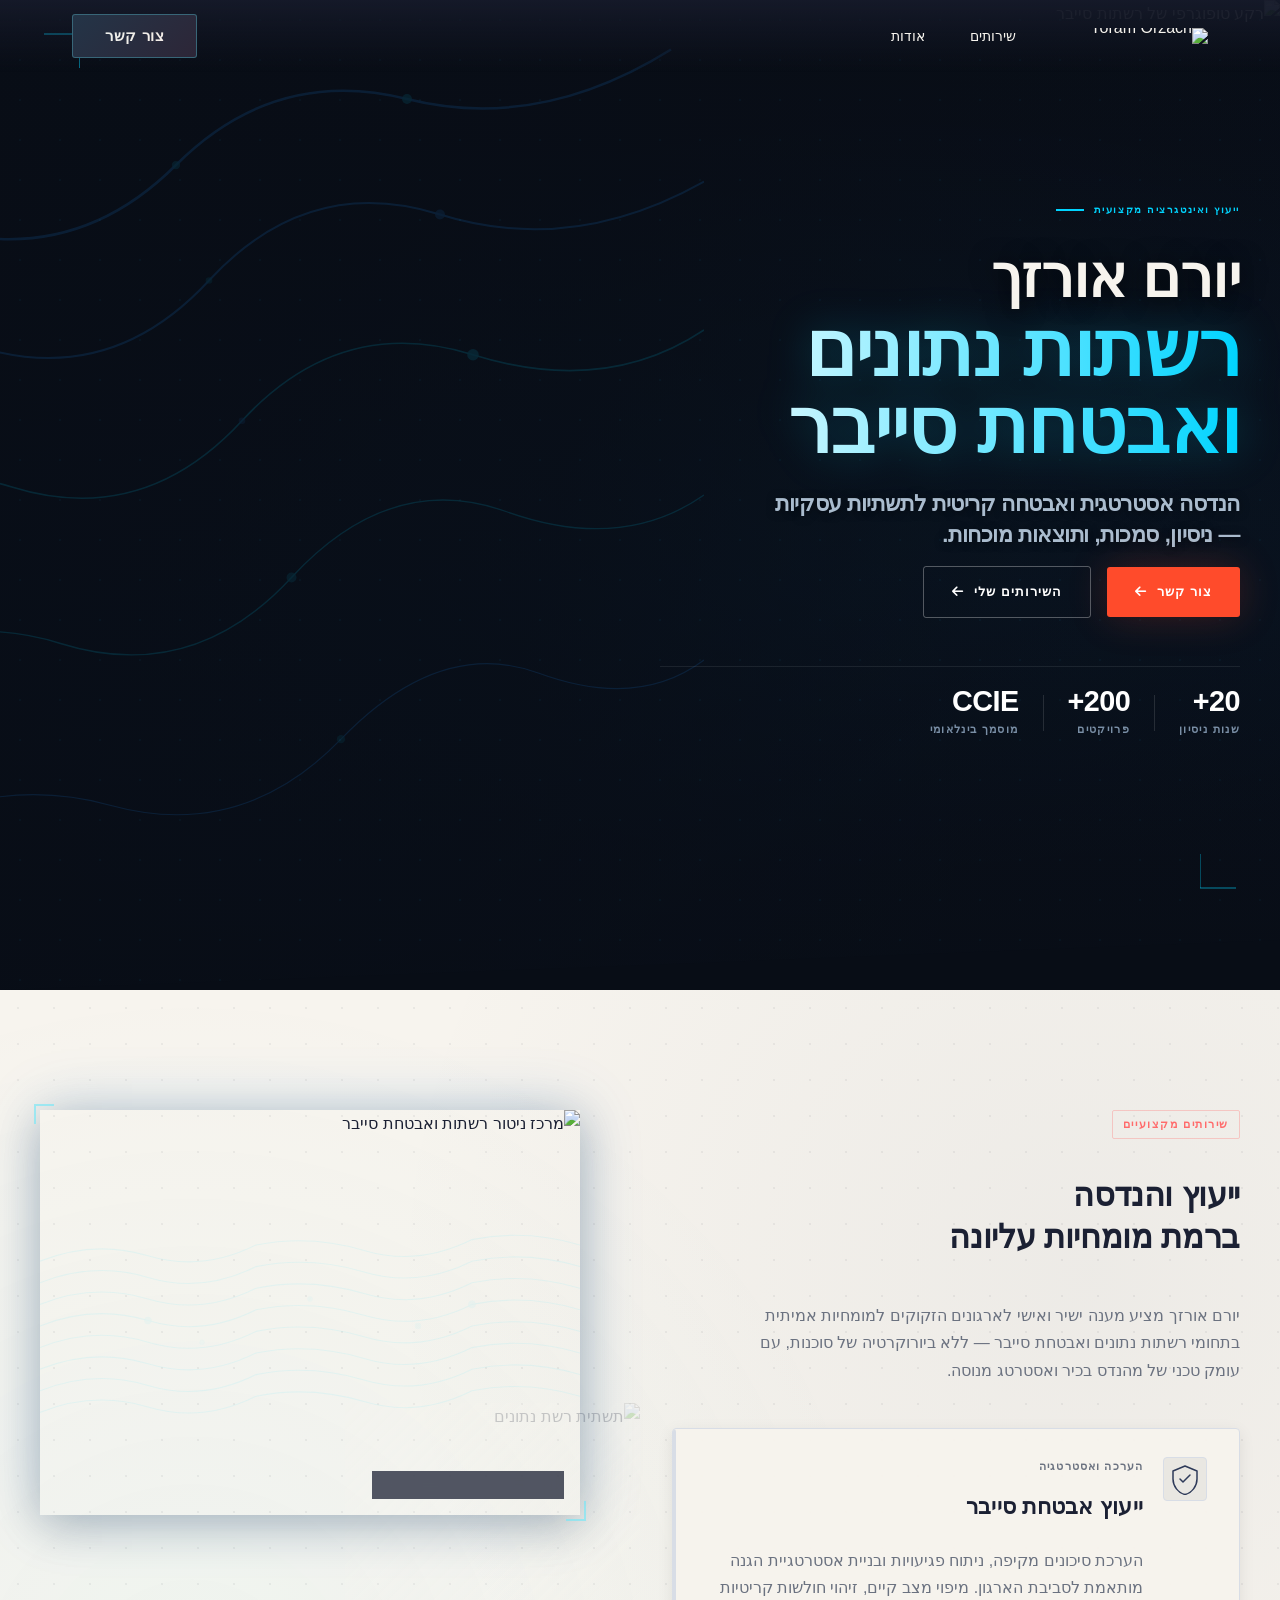
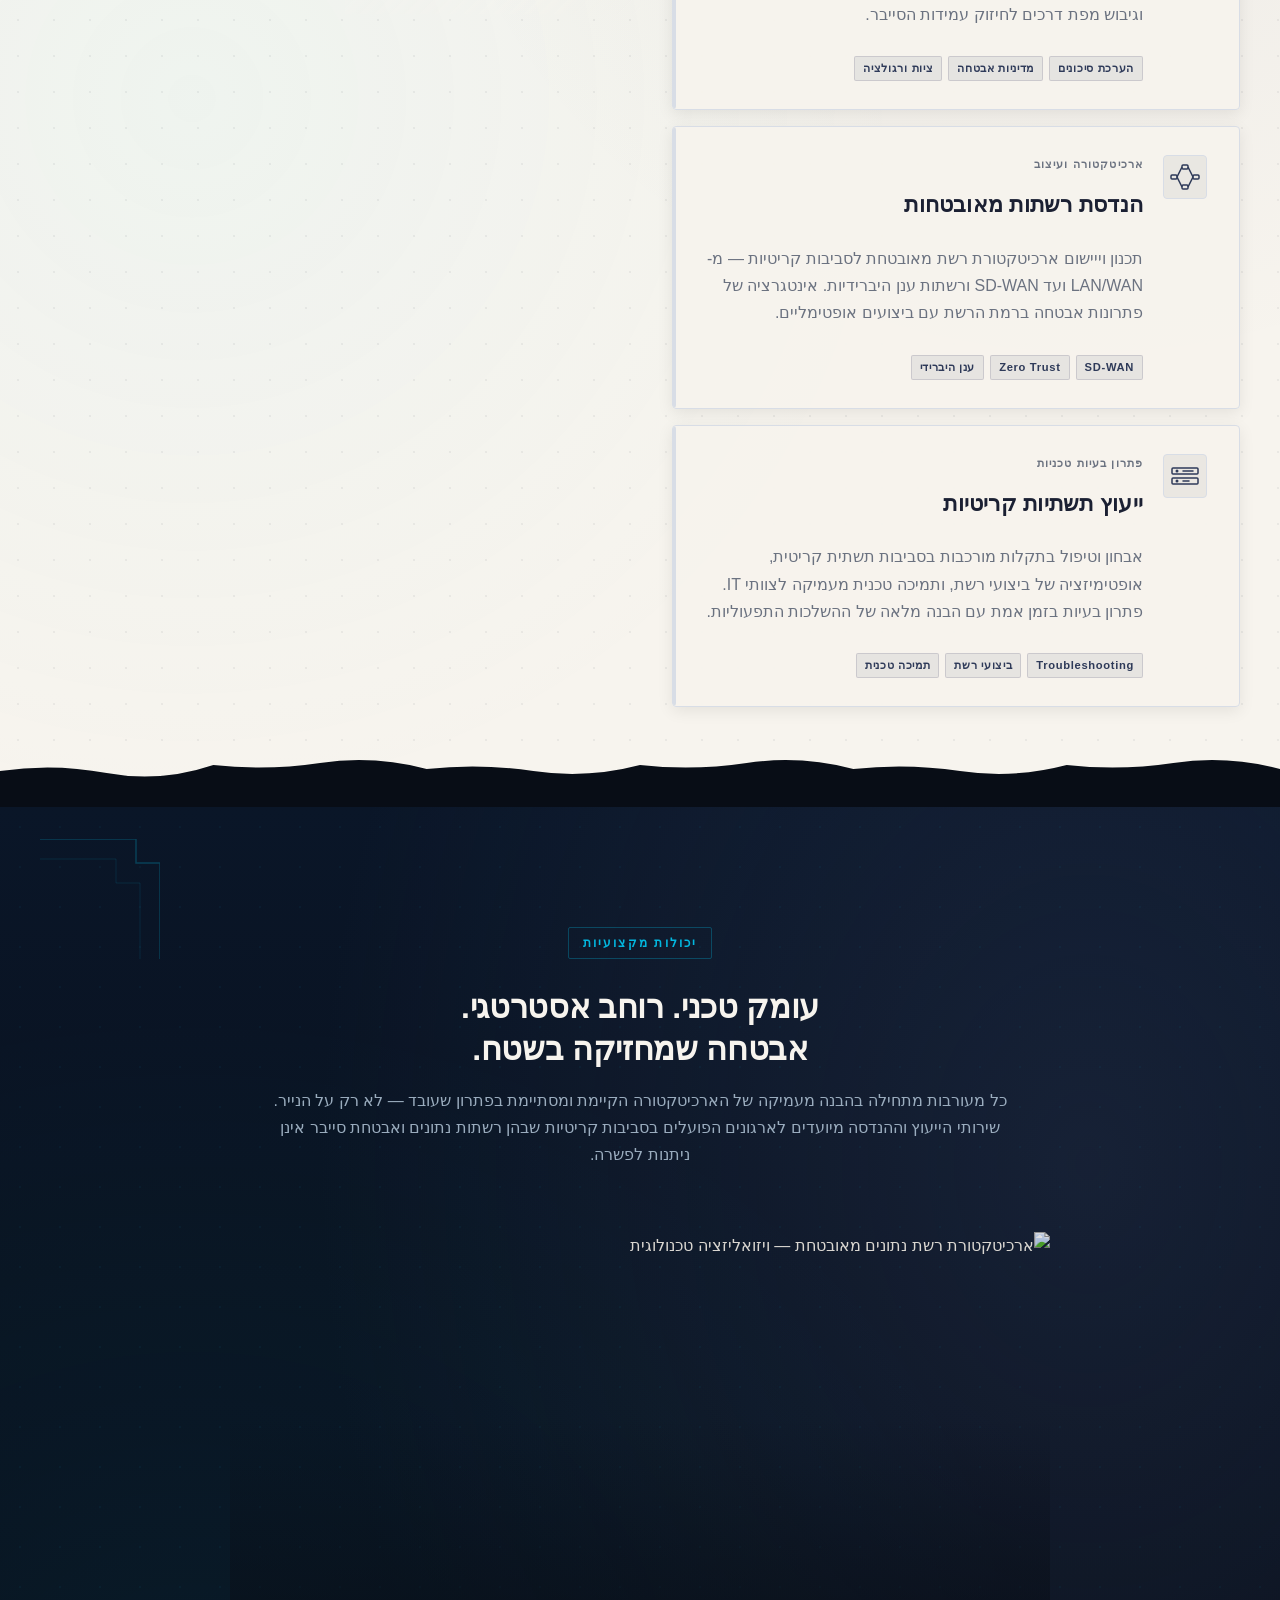
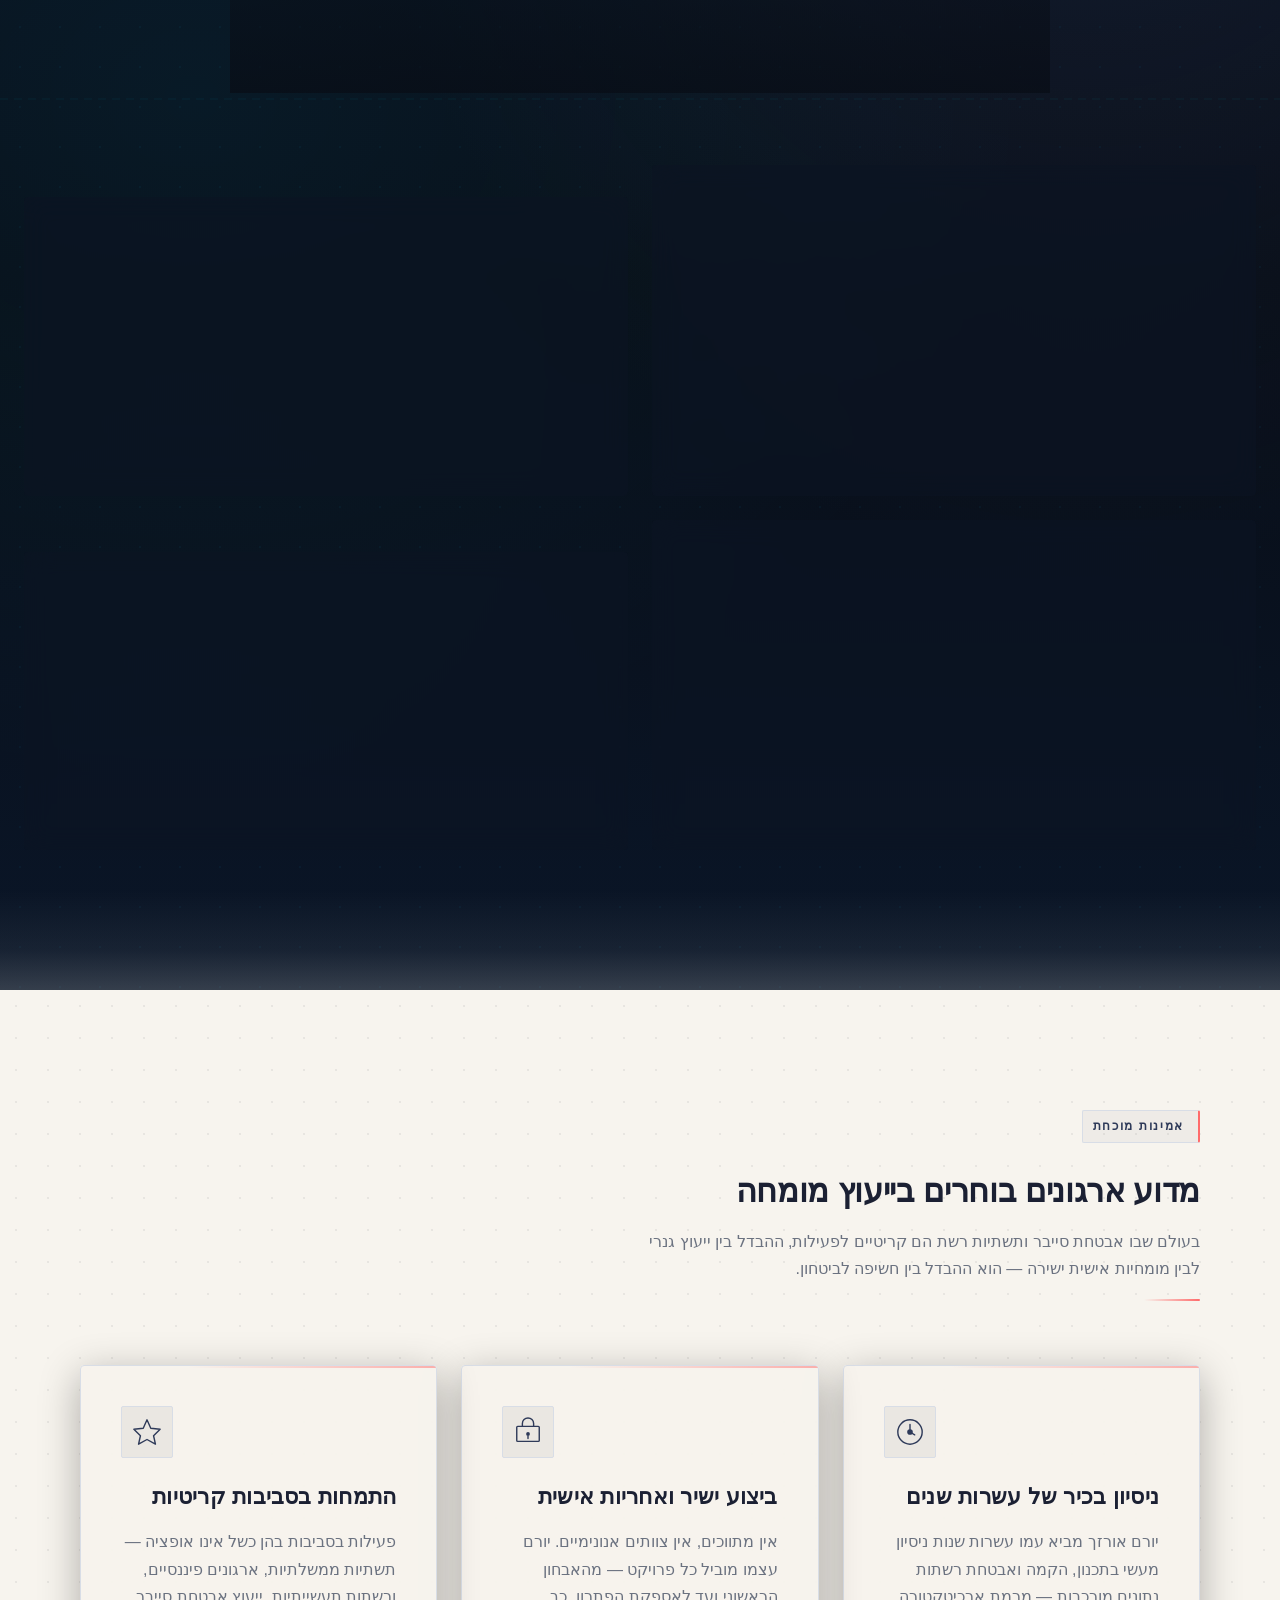
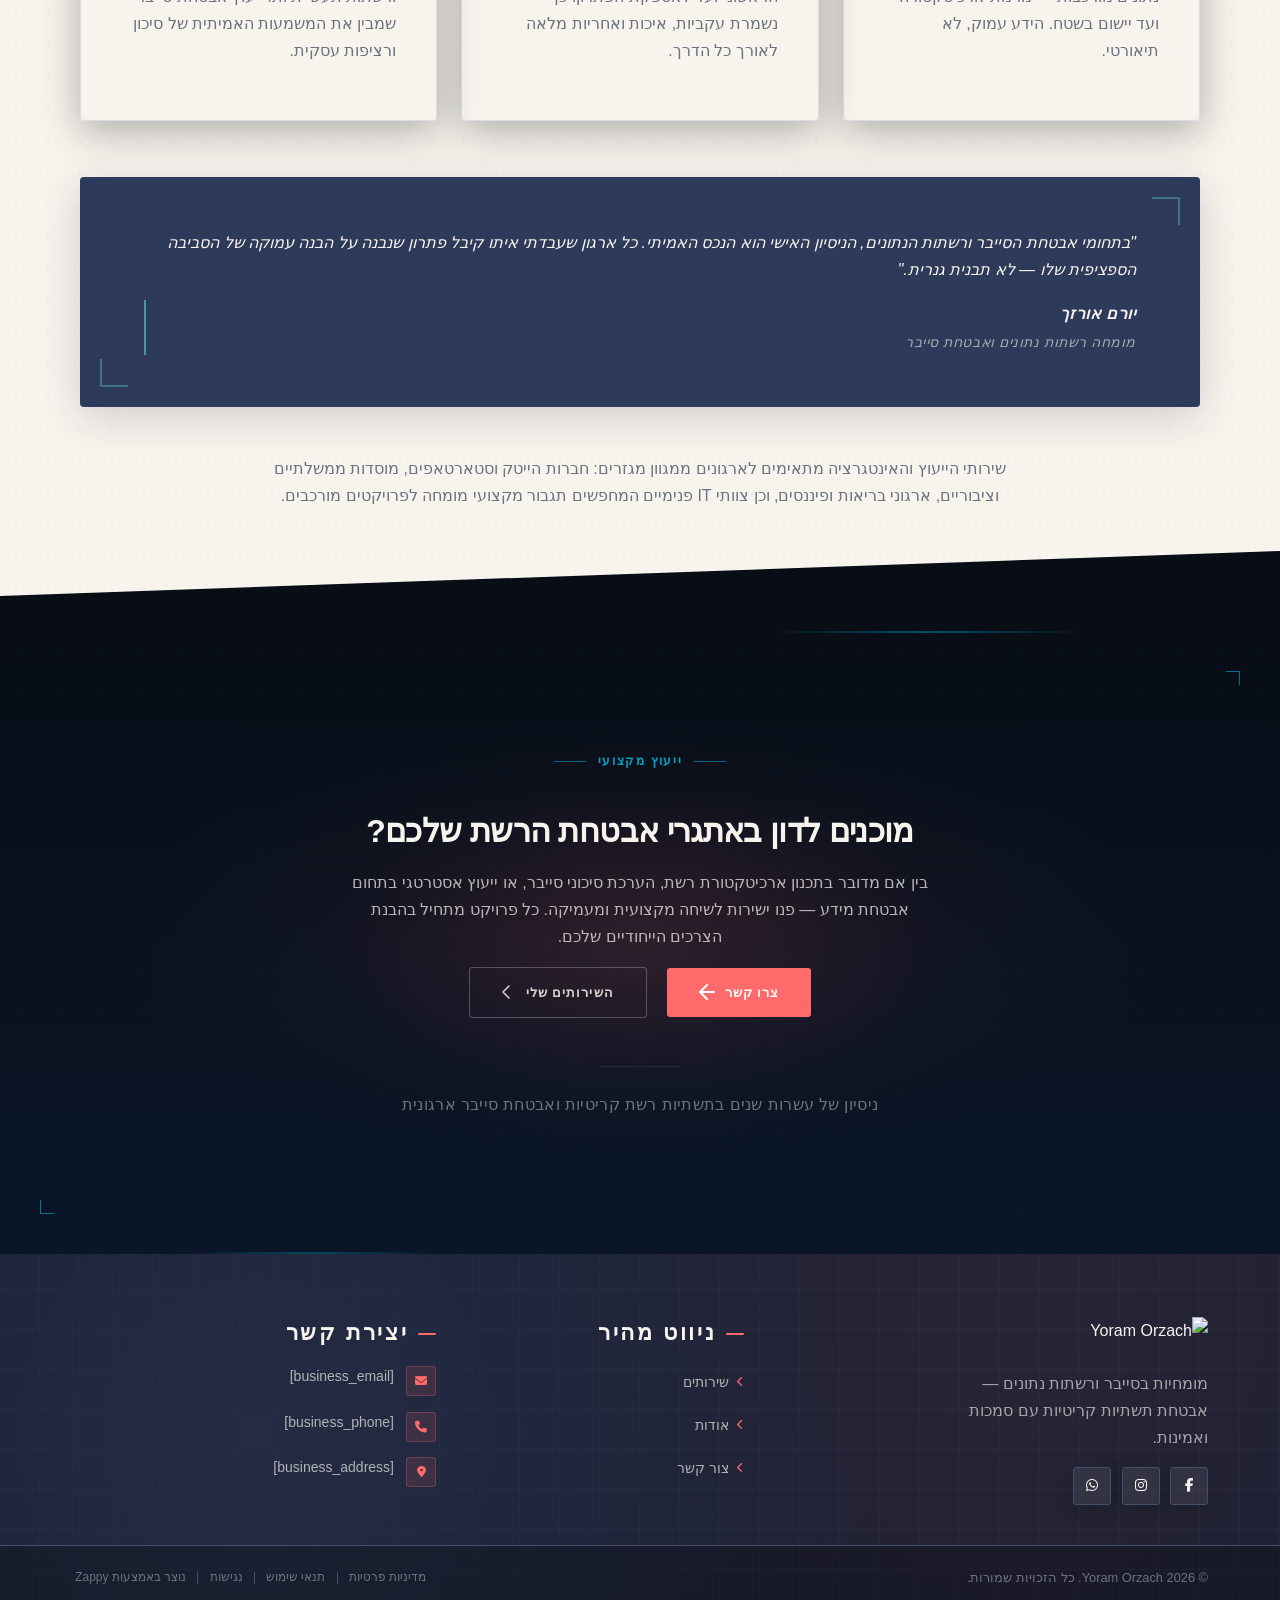
==== public/index.html @ 41d59caf "Background sync: Progressive GitHub Sync" ====
<!doctype html><html dir="rtl" lang="he"><head><meta charset="UTF-8"><meta content="width=device-width,initial-scale=1" name="viewport"><meta content="index, follow" name="robots"><title>cyber security consulting — Yoram Orzach</title><meta content="יורם אורזך מציע ייעוץ מקצועי בתחום אבטחת סייבר ורשתות מידע. פתרונות מותאמים אישית לעסקים שמחפשים הגנה אמיתית. צור קשר עוד היום וקבל הגנה מקצועית." name="description"><meta content="cyber security consulting, אבטחת סייבר, ייעוץ רשתות מידע, data network security, הגנת סייבר לעסקים" name="keywords"><link href="/assets/favicon.ico" rel="icon" type="image/x-icon"><link href="/assets/favicon-16x16.png" rel="icon" type="image/png" sizes="16x16"><link href="/assets/favicon-32x32.png" rel="icon" type="image/png" sizes="32x32"><link href="/assets/favicon-48x48.png" rel="icon" type="image/png" sizes="48x48"><link href="/assets/favicon-192x192.png" rel="icon" type="image/png" sizes="192x192"><link href="/assets/favicon-512x512.png" rel="icon" type="image/png" sizes="512x512"><link href="/assets/apple-touch-icon.png" rel="apple-touch-icon"><script>!function(){"use strict";var t="f5deb978-ab27-41dd-b381-dd8f44ed0d78",e="https://api.zappy5.com/api/analytics/track",a=18e5,n=2592e6,o=!0,i=!0,r=!0;var s=function(){var e="zappy_visitor_"+t,a=null;try{if(a=localStorage.getItem(e)){var o=JSON.parse(a),i=Date.now();if(i-o.created<n)return o.lastSeen=i,localStorage.setItem(e,JSON.stringify(o)),o.id}}catch(t){console.warn("Zappy Analytics: LocalStorage not available")}var r="zv_"+Date.now()+"_"+Math.random().toString(36).substr(2,9);try{localStorage.setItem(e,JSON.stringify({id:r,created:Date.now(),lastSeen:Date.now()}))}catch(t){}return r}(),c=function(){var e="zappy_session_"+t,n=null;try{if(n=sessionStorage.getItem(e)){var o=JSON.parse(n),i=Date.now();if(i-o.timestamp<a)return o.timestamp=i,sessionStorage.setItem(e,JSON.stringify(o)),o.id}}catch(t){console.warn("Zappy Analytics: SessionStorage not available")}var r="zs_"+Date.now()+"_"+Math.random().toString(36).substr(2,9);try{sessionStorage.setItem(e,JSON.stringify({id:r,timestamp:Date.now()}))}catch(t){}return r}();function l(a,n){n=n||{};var o={website_id:t,event_type:a,page_path:window.location.pathname,referrer:document.referrer||"direct",visitor_id:s,session_id:c,metadata:n};if(navigator.sendBeacon){var i=new Blob([JSON.stringify(o)],{type:"application/json"});navigator.sendBeacon(e,i)}else fetch(e,{method:"POST",headers:{"Content-Type":"application/json"},body:JSON.stringify(o),keepalive:!0}).catch(function(t){console.warn("Zappy Analytics: Failed to track event",t)})}o&&l("pageview",{title:document.title,url:window.location.href}),i&&document.addEventListener("click",function(t){var e=t.target;if("BUTTON"===e.tagName||e.closest("button")){var a="BUTTON"===e.tagName?e:e.closest("button");l("click",{element:"button",text:a.textContent.trim().substring(0,100),id:a.id||null,class:a.className||null})}else if("A"===e.tagName||e.closest("a")){var n="A"===e.tagName?e:e.closest("a");l("navigation",{element:"link",text:n.textContent.trim().substring(0,100),href:n.href,external:n.hostname!==window.location.hostname})}},!0),r&&document.addEventListener("submit",function(t){var e=t.target;l("form_submit",{form_id:e.id||null,form_name:e.name||null,form_action:e.action||null,form_method:e.method||"GET"})},!0);var d=Date.now();window.addEventListener("beforeunload",function(){l("page_unload",{time_on_page:Math.floor((Date.now()-d)/1e3),page_path:window.location.pathname})}),window.zappyAnalytics={track:l,getVisitorId:function(){return s},getSessionId:function(){return c}}}()</script><meta content="cyber security consulting — Yoram Orzach" property="og:title"><meta content="יורם אורזך מציע ייעוץ מקצועי בתחום אבטחת סייבר ורשתות מידע. פתרונות מותאמים אישית לעסקים שמחפשים הגנה אמיתית. צור קשר עוד היום וקבל הגנה מקצועית." property="og:description"><meta content="summary_large_image" name="twitter:card"><meta content="cyber security consulting — Yoram Orzach" name="twitter:title"><meta content="יורם אורזך מציע ייעוץ מקצועי בתחום אבטחת סייבר ורשתות מידע. פתרונות מותאמים אישית לעסקים שמחפשים הגנה אמיתית. צור קשר עוד היום וקבל הגנה מקצועית." name="twitter:description"><meta content="website" property="og:type"><meta content="he_IL" property="og:locale"><link href="https://cdnjs.cloudflare.com/ajax/libs/font-awesome/6.4.0/css/all.min.css" rel="stylesheet"><link href="/assets/favicon.ico" rel="icon" type="image/x-icon"><link href="/assets/favicon-16x16.png" rel="icon" type="image/png" sizes="16x16"><link href="/assets/favicon-32x32.png" rel="icon" type="image/png" sizes="32x32"><link href="/assets/favicon-48x48.png" rel="icon" type="image/png" sizes="48x48"><link href="/assets/favicon-192x192.png" rel="icon" type="image/png" sizes="192x192"><link href="/assets/favicon-512x512.png" rel="icon" type="image/png" sizes="512x512"><link href="/assets/apple-touch-icon.png" rel="apple-touch-icon"><link href="https://cdn.jsdelivr.net/npm/vanilla-cookieconsent@3/dist/cookieconsent.css" rel="stylesheet"><script src="https://cdn.jsdelivr.net/npm/vanilla-cookieconsent@3/dist/cookieconsent.umd.js"></script><script src="https://cdn.jsdelivr.net/gh/mickidum/acc_toolbar/acctoolbar/acctoolbar.min.js"></script><link href="/styles.css" rel="stylesheet"><style id="zappy-dropdown-submenu-styles">#navMenu li:has(.sub-menu),.nav-menu li:has(.sub-menu),.navbar li:has(.sub-menu),nav li:has(.sub-menu){position:relative}#navMenu .sub-menu,.nav-menu .sub-menu,.navbar .sub-menu,nav .sub-menu{display:block!important;position:absolute!important;top:100%;left:0;min-width:220px;background:#fff;border-radius:8px;box-shadow:0 8px 25px rgba(0,0,0,.15);padding:8px 0;opacity:0;visibility:hidden;transform:translateY(10px);transition:all .3s ease;z-index:1000;list-style:none;pointer-events:none}#navMenu li:hover>.sub-menu,.nav-menu li:hover>.sub-menu,.navbar li:hover>.sub-menu,nav li:hover>.sub-menu{opacity:1!important;visibility:visible!important;transform:translateY(0)!important;pointer-events:auto!important}.sub-menu li{list-style:none;margin:0;padding:0}.sub-menu a{display:block!important;padding:10px 16px!important;color:var(--text-dark,#333)!important;font-weight:500;text-decoration:none;white-space:nowrap;transition:background-color .2s}.sub-menu .zappy-nav-child>a{padding-left:28px!important;font-size:.9em!important;opacity:.85!important}[dir=rtl] .sub-menu .zappy-nav-child>a,html[lang=ar] .sub-menu .zappy-nav-child>a,html[lang=he] .sub-menu .zappy-nav-child>a{padding-left:10px!important;padding-right:28px!important}.sub-menu .zappy-nav-parent>a{font-weight:600!important}.sub-menu a:hover{background-color:#f5f5f5}[dir=rtl] .nav-menu .sub-menu,[dir=rtl] .navbar .sub-menu,[dir=rtl] nav .sub-menu,html[lang=ar] .nav-menu .sub-menu,html[lang=ar] .navbar .sub-menu,html[lang=ar] nav .sub-menu,html[lang=he] .nav-menu .sub-menu,html[lang=he] .navbar .sub-menu,html[lang=he] nav .sub-menu{left:auto!important;right:0!important}.sub-menu:empty,.sub-menu:not(:has(li)):not(:has(> a)),.sub-menu:not(:has(li:not(.zappy-hidden-menu-item))):not(:has(> a)){display:none!important;opacity:0!important;visibility:hidden!important;pointer-events:none!important}li:has(.menu-group-title):hover>.sub-menu{opacity:1!important;visibility:visible!important;transform:translateY(0)!important;pointer-events:auto!important}#navMenu>li>.menu-group-title,.nav-menu>li>.menu-group-title{display:inline-block;padding:.5rem 1rem;cursor:default;user-select:none}@media (max-width:768px){#navMenu .sub-menu,.nav-menu .sub-menu,.navbar .sub-menu,nav .sub-menu{position:static!important;transform:none!important;box-shadow:none!important;background:0 0!important;max-height:0;overflow:hidden;opacity:0;visibility:hidden;transition:max-height .3s ease,opacity .3s ease;padding:0!important;border-radius:0!important}#navMenu .sub-menu.mobile-expanded,.nav-menu .sub-menu.mobile-expanded,.navbar .sub-menu.mobile-expanded{max-height:none!important;overflow-y:visible!important;opacity:1!important;visibility:visible!important;padding:8px 0 8px 16px!important}[dir=rtl] .sub-menu.mobile-expanded,html[lang=he] .sub-menu.mobile-expanded{padding:8px 16px 8px 0!important}#navMenu li:hover>.sub-menu,.nav-menu li:hover>.sub-menu,.navbar li:hover>.sub-menu,nav li:hover>.sub-menu{opacity:0;visibility:hidden;pointer-events:none}#navMenu li>.sub-menu.mobile-expanded,.nav-menu li>.sub-menu.mobile-expanded,.navbar li>.sub-menu.mobile-expanded,nav li>.sub-menu.mobile-expanded{opacity:1!important;visibility:visible!important;pointer-events:auto!important}#navMenu li:has(.sub-menu),.nav-menu li:has(.sub-menu),.navbar li:has(.sub-menu),nav li:has(.sub-menu){display:flex!important;flex-wrap:wrap!important;align-items:center!important;position:relative!important;min-height:44px!important}#navMenu li:has(.sub-menu)>a,.nav-menu li:has(.sub-menu)>a,.navbar li:has(.sub-menu)>a,nav li:has(.sub-menu)>a{flex:1!important;min-width:0!important}#navMenu li:has(.sub-menu)>.menu-group-title,.nav-menu li:has(.sub-menu)>.menu-group-title,.navbar li:has(.sub-menu)>.menu-group-title,nav li:has(.sub-menu)>.menu-group-title{flex:1!important;min-width:0!important;padding:0!important;line-height:inherit!important}#navMenu li:has(.sub-menu)>.sub-menu,.nav-menu li:has(.sub-menu)>.sub-menu,.navbar li:has(.sub-menu)>.sub-menu,nav li:has(.sub-menu)>.sub-menu{flex-basis:100%!important;width:100%!important}#navMenu li:has(.sub-menu)>a [class*=arrow],#navMenu li:has(.sub-menu)>a [class*=chevron],.nav-menu li:has(.sub-menu)>a .fa-angle-down,.nav-menu li:has(.sub-menu)>a .fa-chevron-down,.nav-menu li:has(.sub-menu)>a [class*=arrow],.nav-menu li:has(.sub-menu)>a [class*=chevron],nav li:has(.sub-menu)>a [class*=arrow],nav li:has(.sub-menu)>a [class*=chevron]{display:none!important;visibility:hidden!important}.mobile-submenu-toggle{display:flex!important;align-items:center!important;justify-content:center!important;width:44px!important;height:auto!important;background:0 0!important;border:none!important;cursor:pointer!important;color:var(--text-dark)!important;position:static!important;flex-shrink:0!important;align-self:stretch!important;z-index:2!important;padding:0!important;margin:0!important}.mobile-submenu-toggle::after{content:''!important;width:0!important;height:0!important;border-left:6px solid transparent!important;border-right:6px solid transparent!important;border-top:7px solid currentColor!important;transition:transform .3s ease!important}.mobile-submenu-toggle.expanded::after{transform:rotate(180deg)!important}.sub-menu a{padding:10px 0!important;display:block!important;color:var(--text-dark)!important;white-space:normal!important}.sub-menu .zappy-nav-child>a{padding-left:28px!important;font-size:.9em!important;opacity:.85!important}[dir=rtl] .sub-menu .zappy-nav-child>a,html[lang=ar] .sub-menu .zappy-nav-child>a,html[lang=he] .sub-menu .zappy-nav-child>a{padding-left:0!important;padding-right:28px!important}.sub-menu .zappy-nav-parent>a{font-weight:600!important}#navMenu.active,.nav-menu.active{max-width:100vw!important;overflow-x:hidden!important;box-sizing:border-box!important}.navbar .sub-menu li a,.zappy-products-dropdown .sub-menu a,nav.navbar .sub-menu li a{color:var(--text-dark)!important}}@media (min-width:769px){.mobile-submenu-toggle{display:none!important}}</style><style id="mobile-lang-menu-deployed-css">@media (max-width:768px){.lang-switcher,.nav-container .lang-switcher,.nav-cta-container .lang-switcher,.nav-ecommerce-icons .lang-switcher,.nav-icons-left .lang-switcher,.navbar .lang-switcher,.navbar .nav-cta-container .lang-switcher{display:none!important}.mobile-lang-menu{width:100%;border-top:1px solid rgba(128,128,128,.2);padding:8px 0 0 0;margin-top:8px}.mobile-lang-toggle{display:flex!important;align-items:center;justify-content:space-between;width:100%;padding:12px 16px;background:0 0;border:none;cursor:pointer;font-size:15px;color:inherit;font-family:inherit}.mobile-lang-toggle::after{content:'';display:inline-block;width:8px;height:8px;border-right:2px solid currentColor;border-bottom:2px solid currentColor;transform:rotate(45deg);transition:transform .3s ease;margin-left:8px}.mobile-lang-toggle.expanded::after{transform:rotate(-135deg)}.mobile-lang-options{max-height:0;overflow:hidden;transition:max-height .3s ease}.mobile-lang-options.expanded{max-height:300px}.mobile-lang-option{display:flex!important;align-items:center;gap:10px;padding:10px 24px;text-decoration:none;color:inherit;font-size:14px;font-family:inherit}.mobile-lang-option:hover{background:rgba(128,128,128,.1)}.mobile-lang-option.active{font-weight:600;opacity:.7;pointer-events:none}.mobile-lang-option img{width:20px;height:20px;border-radius:50%}}@media (min-width:769px){.mobile-lang-menu{display:none!important}}</style><style id="zappy-widget-visibility">#mic-access-tool-box,#mic-access-tool-general-button,#mic-init-access-tool #mic-access-tool-box,#mic-init-access-tool #mic-access-tool-general-button,#mic-init-access-tool .mic-access-tool-general-button,._access-icon,._access-menu,.mic-access-tool-box,.mic-access-tool-general-button,div[id*=mic-access-tool-box]{display:none!important;visibility:hidden!important;opacity:0!important;pointer-events:none!important}</style></head><body><nav class="navbar" dir="rtl"><button aria-label="Menu" class="mobile-toggle" id="mobileToggle"><svg viewBox="0 0 24 24" fill="none" height="24" width="24" class="hamburger-icon"><path d="M3 12h18M3 6h18M3 18h18" stroke="currentColor" stroke-width="2" stroke-linecap="round"></path></svg><svg viewBox="0 0 24 24" fill="none" height="24" width="24" class="close-icon" style="display:none"><path d="M18 6L6 18M6 6l12 12" stroke="currentColor" stroke-width="2" stroke-linecap="round"></path></svg></button><button aria-label="Call" class="phone-header-btn" data-phone="[business_phone]"><svg viewBox="0 0 24 24" fill="currentColor" height="20" width="20"><path d="M22 16.92v3a2 2 0 0 1-2.18 2 19.79 19.79 0 0 1-8.63-3.07 19.5 19.5 0 0 1-6-6 19.79 19.79 0 0 1-3.07-8.67A2 2 0 0 1 4.11 2h3a2 2 0 0 1 2 1.72 12.84 12.84 0 0 0 .7 2.81 2 2 0 0 1-.45 2.11L8.09 9.91a16 16 0 0 0 6 6l1.27-1.27a2 2 0 0 1 2.11-.45 12.84 12.84 0 0 0 2.81.7A2 2 0 0 1 22 16.92z"></path></svg></button><div class="nav-container"><div class="nav-right-group"><div class="nav-brand"><a href="/" class="logo-link"><img alt="Yoram Orzach" src="/assets/yoram-orzach-data-networks-and-cyber-security-logo.webp" class="logo"></a></div><ul class="nav-menu" id="navMenu"><li><a href="/services">שירותים</a></li><li><a href="/about">אודות</a></li></ul></div><div class="nav-cta-container"><a href="/contact" class="nav-cta-btn">צור קשר</a></div></div></nav><script>window.addEventListener("load",function(){const e=document.querySelector(".navbar, nav, header");if(!e)return void console.log("[Navbar] Navbar element not found");let t=document.getElementById("mobileToggle")||document.querySelector(".mobile-toggle")||document.querySelector(".hamburger")||document.querySelector(".hamburger-menu")||document.querySelector(".menu-toggle")||document.querySelector(".burger-menu")||document.querySelector('[aria-label="Menu"]')||document.querySelector('[aria-label="תפריט"]');const o=document.querySelector(".phone-header-btn"),n=window.getComputedStyle(e);let r=n.backgroundColor;if(console.log("[Navbar] Initial navbar background:",r),"transparent"===r||"rgba(0, 0, 0, 0)"===r||r.startsWith("rgba")&&r.includes(", 0)")){const e=n.backgroundImage;if(e&&"none"!==e)console.log("[Navbar] Navbar has background image/gradient, using dark text"),r="rgb(240, 240, 240)";else{const e=window.getComputedStyle(document.body).backgroundColor;console.log("[Navbar] Navbar transparent, using body background:",e),r=e}}const i=r.match(/\d+/g);if(i&&i.length>=3){const e=(.299*parseInt(i[0])+.587*parseInt(i[1])+.114*parseInt(i[2]))/255;console.log("[Navbar] Mobile button colors preserved from Claude CSS (luminance:",e.toFixed(2)+")");const n=document.createElement("style");n.id="zappy-mobile-nav-fix";document.documentElement.lang;document.documentElement.dir,n.textContent='\n        /* Hide mobile buttons on desktop, show only on mobile */\n        @media (min-width: 769px) {\n          .mobile-toggle,\n          .phone-header-btn {\n            display: none !important;\n          }\n        }\n        \n        /* Show and position mobile buttons correctly on mobile */\n        @media (max-width: 768px) {\n          .mobile-toggle,\n          .phone-header-btn {\n            position: absolute !important;\n            top: 50% !important;\n            transform: translateY(-50%) !important;\n            z-index: 1001 !important;\n            display: flex !important;\n            align-items: center !important;\n            justify-content: center !important;\n            width: 36px !important;\n            height: 36px !important;\n            border-radius: 50% !important;\n            border: none !important;\n            cursor: pointer !important;\n            padding: 6px !important;\n            background: none !important;\n            color: var(--nav-text, var(--text-dark)) !important;\n          }\n          \n          /* LTR positioning (default): hamburger LEFT, phone RIGHT */\n          html:not([dir="rtl"]):not([lang="he"]):not([lang="ar"]) .mobile-toggle,\n          html[dir="ltr"] .mobile-toggle {\n            left: 12px !important;\n            right: auto !important;\n          }\n          html:not([dir="rtl"]):not([lang="he"]):not([lang="ar"]) .phone-header-btn,\n          html[dir="ltr"] .phone-header-btn {\n            right: 12px !important;\n            left: auto !important;\n          }\n          \n          /* RTL positioning: hamburger RIGHT, phone LEFT */\n          html[dir="rtl"] .mobile-toggle,\n          html[lang="he"] .mobile-toggle,\n          html[lang="ar"] .mobile-toggle {\n            right: 12px !important;\n            left: auto !important;\n          }\n          html[dir="rtl"] .phone-header-btn,\n          html[lang="he"] .phone-header-btn,\n          html[lang="ar"] .phone-header-btn {\n            left: 12px !important;\n            right: auto !important;\n          }\n          \n          /* CRITICAL: Ensure nav-container has min-height on mobile */\n          /* All children are positioned absolutely/fixed on mobile, so height:auto collapses to 0 */\n          .nav-container {\n            min-height: 70px !important;\n            position: relative !important;\n          }\n          \n          /* Ensure SVG icons are properly sized and inherit color */\n          .mobile-toggle svg,\n          .phone-header-btn svg {\n            width: 24px !important;\n            height: 24px !important;\n            /* Don\'t force display - let JavaScript control hamburger/close toggle */\n          }\n          \n          /* Reset nav-cta-container on mobile - remove desktop box-shadow/padding */\n          /* that creates a visible ghost box when CTA button is hidden */\n          .nav-cta-container {\n            box-shadow: none !important;\n            padding: 0 !important;\n          }\n          \n          /* Hide nav-cta-container entirely on mobile when there\'s no lang-switcher */\n          /* (only the CTA button is inside, and it\'s hidden on mobile) */\n          .nav-cta-container:not(:has(.lang-switcher)) {\n            display: none !important;\n          }\n          \n          /* CRITICAL: Prevent hero image fade gradient from bleeding over headline text */\n          /* The .image-fade-gradient has bottom: -30px (extends below parent) */\n          /* On mobile stacked layout, this overlaps the h1 text below the image */\n          .hero-image-column {\n            overflow: hidden !important;\n          }\n          .image-fade-gradient {\n            bottom: 0 !important;\n          }\n          \n          /* Hide desktop language switcher on mobile - hamburger menu handles it */\n          /* High specificity to override stored CSS */\n          .lang-switcher,\n          .nav-cta-container .lang-switcher,\n          .nav-container .lang-switcher,\n          .navbar .lang-switcher,\n          .navbar .nav-cta-container .lang-switcher {\n            display: none !important;\n          }\n        }\n      ';const r=document.getElementById("zappy-mobile-nav-fix");r&&r.remove(),document.head.appendChild(n),console.log("[Navbar] Critical CSS injected for mobile nav positioning");const l=window.innerWidth<=768;if(t){const e=t.querySelector(".hamburger-icon"),o=t.querySelector(".close-icon");e&&(e.style.setProperty("width","24px","important"),e.style.setProperty("height","24px","important"),e.style.setProperty("display","block","important")),o&&(o.style.setProperty("width","24px","important"),o.style.setProperty("height","24px","important"),o.style.setProperty("display","none","important")),l?(t.style.setProperty("position","absolute","important"),t.style.setProperty("top","50%","important"),t.style.setProperty("transform","translateY(-50%)","important"),t.style.setProperty("z-index","1001","important"),t.style.removeProperty("left"),t.style.removeProperty("right"),console.log("[Navbar] Mobile toggle positioning applied (mobile viewport)")):(t.style.removeProperty("position"),t.style.removeProperty("top"),t.style.removeProperty("transform"),t.style.removeProperty("z-index"),t.style.removeProperty("left"),t.style.removeProperty("right"),console.log("[Navbar] Desktop viewport - cleared mobile toggle inline positioning"))}if(o){const e=o.querySelector("svg");e&&(e.style.width="24px",e.style.height="24px",e.setAttribute("width","24"),e.setAttribute("height","24")),l?(o.style.setProperty("position","absolute","important"),o.style.setProperty("top","50%","important"),o.style.setProperty("transform","translateY(-50%)","important"),o.style.setProperty("z-index","1001","important"),o.style.removeProperty("left"),o.style.removeProperty("right"),console.log("[Navbar] Phone button positioning applied (mobile viewport)")):(o.style.removeProperty("position"),o.style.removeProperty("top"),o.style.removeProperty("transform"),o.style.removeProperty("z-index"),o.style.removeProperty("left"),o.style.removeProperty("right"),console.log("[Navbar] Desktop viewport - cleared phone button inline positioning"))}}else console.log("[Navbar] Could not parse background color:",r);t=document.getElementById("mobileToggle")||document.querySelector(".mobile-toggle")||document.querySelector(".hamburger")||document.querySelector(".hamburger-menu")||document.querySelector(".menu-toggle")||document.querySelector(".burger-menu")||document.querySelector('[aria-label="Menu"]')||document.querySelector('[aria-label="תפריט"]');const l=document.getElementById("navMenu")||document.querySelector(".nav-menu")||document.querySelector(".nav-links")||document.querySelector("nav ul:not(.submenu)");if(!t||!l)return void console.log("[Navbar] Mobile toggle or menu not found:",{toggle:!!t,menu:!!l});l.id||(l.id="navMenu"),console.log("[Navbar] Initializing mobile menu...");const a=t.cloneNode(!0);t.parentNode.replaceChild(a,t),a.addEventListener("click",function(e){e.preventDefault(),e.stopPropagation();const t=this.querySelector(".hamburger-icon"),o=this.querySelector(".close-icon");l.classList.contains("active")?(l.classList.remove("active"),t&&t.style.setProperty("display","block","important"),o&&o.style.setProperty("display","none","important"),document.body.style.overflow="",console.log("[Navbar] Menu closed")):(l.classList.add("active"),t&&t.style.setProperty("display","none","important"),o&&o.style.setProperty("display","block","important"),document.body.style.overflow="hidden",console.log("[Navbar] Menu opened"))}),l.querySelectorAll("a").forEach(function(e){e.addEventListener("click",function(){if("#"===this.getAttribute("href"))return;const e=a.querySelector(".hamburger-icon"),t=a.querySelector(".close-icon");l.classList.remove("active"),e&&e.style.setProperty("display","block","important"),t&&t.style.setProperty("display","none","important"),document.body.style.overflow="",console.log("[Navbar] Menu closed (link clicked)")})});var s=l.querySelectorAll(".dropdown-toggle");s.forEach(function(e){e.addEventListener("click",function(e){e.preventDefault(),e.stopPropagation();var t=this.closest(".nav-dropdown");t&&(t.parentNode.querySelectorAll(".nav-dropdown.open").forEach(function(e){e!==t&&e.classList.remove("open")}),t.classList.toggle("open"),console.log("[Navbar] Dropdown toggled:",t.classList.contains("open")?"open":"closed"))})}),document.addEventListener("click",function(e){e.target.closest(".nav-dropdown")||document.querySelectorAll(".nav-dropdown.open").forEach(function(e){e.classList.remove("open")})}),console.log("[Navbar] Dropdown handlers initialized for "+s.length+" dropdowns"),o&&o.addEventListener("click",function(){const e=document.querySelectorAll('a[href^="tel:"]'),t=e.length>0?e[0].getAttribute("href").replace("tel:",""):"[business_phone]";window.location.href="tel:"+t,console.log("[Navbar] Phone button clicked")}),console.log("[Navbar] Mobile menu initialized successfully");const p=function(){const e=document.querySelector(".whatsapp-float");e&&(window.innerWidth>=769?(e.style.setProperty("display","none","important"),e.style.setProperty("visibility","hidden","important"),e.style.setProperty("opacity","0","important"),e.style.setProperty("pointer-events","none","important"),console.log("[WhatsApp] Button hidden on desktop")):(e.style.removeProperty("display"),e.style.removeProperty("visibility"),e.style.removeProperty("opacity"),e.style.removeProperty("pointer-events"),console.log("[WhatsApp] Button visible on mobile")))};let c;p(),window.addEventListener("resize",function(){clearTimeout(c),c=setTimeout(p,100)})})</script><main><section class="index-hero-section" data-layout-spec="בית-hero" dir="rtl" data-hero-type="fullscreen-scrim"><div class="index-hero-bg" aria-hidden="true"><img alt="רקע טופוגרפי של רשתות סייבר" src="/assets/site-index-hero-image-1.webp" data-context="Abstract cyber terrain background: topographic signal lines forming a dark network map, deep midnight blue and near-black gradients, faint glowing infrastructure light traces resembling data flow paths, subtle node intersections with soft cyan luminescence, atmospheric and cinematic mood, ultra-wide aspect ratio for full-bleed hero background" data-placeholder="index-hero-image-1" height="900" width="1440" data-hero-bg="true"></div><div class="index-hero-scrim" aria-hidden="true"></div><svg viewBox="0 0 700 600" xmlns="http://www.w3.org/2000/svg" aria-hidden="true" fill="none" data-no-icon-edit="true" class="index-hero-topo-deco" preserveAspectRatio="xMaxYMid slice"><g opacity="0.13"><path d="M680 30 Q600 80 520 60 Q440 40 380 100 Q320 160 240 140 Q160 120 80 180 Q20 220 0 260" stroke="#1E90FF" stroke-width="1.5" fill="none"></path><path d="M700 110 Q620 155 540 130 Q460 105 400 170 Q340 235 260 210 Q180 185 100 250 Q40 290 0 340" stroke="#1E90FF" stroke-width="1.2" fill="none"></path><path d="M700 200 Q640 240 560 215 Q480 190 420 255 Q360 320 280 295 Q200 270 120 335 Q60 370 0 420" stroke="#00D4FF" stroke-width="1" fill="none"></path><path d="M700 300 Q650 335 580 310 Q510 285 450 350 Q390 415 310 390 Q230 365 150 425 Q80 460 0 500" stroke="#00D4FF" stroke-width="0.8" fill="none"></path><path d="M700 400 Q660 430 600 408 Q540 386 480 448 Q420 510 340 488 Q260 466 180 520 Q110 555 0 580" stroke="#1E90FF" stroke-width="0.7" fill="none"></path><circle cx="520" cy="60" r="3" fill="#00D4FF" opacity="0.7"></circle><circle cx="380" cy="100" r="2.5" fill="#00D4FF" opacity="0.6"></circle><circle cx="540" cy="130" r="3" fill="#1E90FF" opacity="0.7"></circle><circle cx="400" cy="170" r="2" fill="#00D4FF" opacity="0.5"></circle><circle cx="560" cy="215" r="3.5" fill="#00D4FF" opacity="0.8"></circle><circle cx="420" cy="255" r="2" fill="#1E90FF" opacity="0.5"></circle><circle cx="450" cy="350" r="3" fill="#00D4FF" opacity="0.6"></circle><circle cx="480" cy="448" r="2.5" fill="#00D4FF" opacity="0.5"></circle></g></svg><div class="index-hero-bracket-tr" aria-hidden="true"><svg viewBox="0 0 48 48" xmlns="http://www.w3.org/2000/svg" aria-hidden="true" fill="none" height="48" width="48" data-no-icon-edit="true"><path d="M48 2 L12 2 L12 2" stroke="#00D4FF" stroke-width="2" opacity="0.5"></path><path d="M48 2 L48 36" stroke="#00D4FF" stroke-width="2" opacity="0.5"></path></svg></div><div class="index-hero-bracket-bl" aria-hidden="true"><svg viewBox="0 0 48 48" xmlns="http://www.w3.org/2000/svg" aria-hidden="true" fill="none" height="48" width="48" data-no-icon-edit="true"><path d="M0 46 L36 46" stroke="#00D4FF" stroke-width="2" opacity="0.3"></path><path d="M0 46 L0 12" stroke="#00D4FF" stroke-width="2" opacity="0.3"></path></svg></div><div class="index-hero-dotgrid" aria-hidden="true"></div><div class="index-hero-container"><div class="index-hero-content"><div class="index-hero-label">ייעוץ ואינטגרציה מקצועית</div><h1 class="index-hero-h1"><span class="index-hero-h1-main">יורם אורזך</span><span class="index-hero-h1-accent">רשתות נתונים<br>ואבטחת סייבר</span></h1><h3 class="index-hero-subtitle">הנדסה אסטרטגית ואבטחה קריטית לתשתיות עסקיות — ניסיון, סמכות, ותוצאות מוכחות.</h3><div class="index-hero-ctas"><a href="/contact" class="btn-primary index-hero-btn-primary"><span>צור קשר</span><i class="fa-arrow-left fa-solid" aria-hidden="true"></i></a><a href="/services" class="btn-secondary index-hero-btn-secondary"><span>השירותים שלי</span><i class="fa-arrow-left fa-solid" aria-hidden="true"></i></a></div><div class="index-hero-stats"><div class="index-hero-stat"><span class="index-hero-stat-num">20+</span><span class="index-hero-stat-label">שנות ניסיון</span></div><div class="index-hero-stat-divider" aria-hidden="true"></div><div class="index-hero-stat"><span class="index-hero-stat-num">200+</span><span class="index-hero-stat-label">פרויקטים</span></div><div class="index-hero-stat-divider" aria-hidden="true"></div><div class="index-hero-stat"><span class="index-hero-stat-num">CCIE</span><span class="index-hero-stat-label">מוסמך בינלאומי</span></div></div></div></div><div class="index-hero-divider-wrapper"><svg viewBox="0 0 1440 90" xmlns="http://www.w3.org/2000/svg" aria-hidden="true" data-no-icon-edit="true" preserveAspectRatio="none"><defs><linearGradient id="heroFadeGrad" x1="0" x2="0" y1="0" y2="1"><stop offset="0%" stop-color="#080D16" stop-opacity="0"></stop><stop offset="100%" stop-color="#080D16" stop-opacity="1"></stop></linearGradient></defs><polygon points="0,90 1440,40 1440,90" fill="#080D16"></polygon><polygon points="0,90 1440,40 1440,90" fill="url(#heroFadeGrad)" opacity="0.5"></polygon></svg></div></section><section class="index-services-section" data-layout-spec="בית-services" dir="rtl"><div class="index-services-dotgrid" aria-hidden="true"></div><div class="index-services-container"><div class="index-services-content"><div class="index-services-label">שירותים מקצועיים</div><h2 class="index-services-heading">ייעוץ והנדסה<br>ברמת מומחיות עליונה</h2><p class="index-services-intro">יורם אורזך מציע מענה ישיר ואישי לארגונים הזקוקים למומחיות אמיתית בתחומי רשתות נתונים ואבטחת סייבר — ללא ביורוקרטיה של סוכנות, עם עומק טכני של מהנדס בכיר ואסטרטג מנוסה.</p><div class="index-services-cards"><article class="index-services-card"><div class="index-services-card-inner"><div class="index-services-card-icon"><svg viewBox="0 0 32 32" xmlns="http://www.w3.org/2000/svg" aria-hidden="true" fill="none" height="32" width="32" data-element-type="icon" data-icon-type="svg"><path d="M16 3L4 8v8c0 7.18 5.16 13.88 12 15.5C22.84 29.88 28 23.18 28 16V8L16 3z" stroke="currentColor" stroke-width="1.5" stroke-linejoin="round"></path><path d="M11 16l3 3 7-7" stroke="currentColor" stroke-width="1.5" stroke-linecap="round" stroke-linejoin="round"></path></svg></div><div class="index-services-card-body"><div class="index-services-card-tag">הערכה ואסטרטגיה</div><h3 class="index-services-card-title">ייעוץ אבטחת סייבר</h3><p class="index-services-card-text">הערכת סיכונים מקיפה, ניתוח פגיעויות ובניית אסטרטגיית הגנה מותאמת לסביבת הארגון. מיפוי מצב קיים, זיהוי חולשות קריטיות וגיבוש מפת דרכים לחיזוק עמידות הסייבר.</p><div class="index-services-card-footer"><span class="index-services-tag-chip">הערכת סיכונים</span><span class="index-services-tag-chip">מדיניות אבטחה</span><span class="index-services-tag-chip">ציות ורגולציה</span></div></div></div></article><article class="index-services-card"><div class="index-services-card-inner"><div class="index-services-card-icon"><svg viewBox="0 0 32 32" xmlns="http://www.w3.org/2000/svg" aria-hidden="true" fill="none" height="32" width="32" data-element-type="icon" data-icon-type="svg"><rect height="4" width="6" x="2" y="14" rx="1" stroke="currentColor" stroke-width="1.5"></rect><rect height="4" width="6" x="13" y="4" rx="1" stroke="currentColor" stroke-width="1.5"></rect><rect height="4" width="6" x="13" y="24" rx="1" stroke="currentColor" stroke-width="1.5"></rect><rect height="4" width="6" x="24" y="14" rx="1" stroke="currentColor" stroke-width="1.5"></rect><line x1="8" x2="13" y1="16" y2="6" stroke="currentColor" stroke-width="1.5"></line><line x1="8" x2="13" y1="16" y2="26" stroke="currentColor" stroke-width="1.5"></line><line x1="19" x2="24" y1="6" y2="16" stroke="currentColor" stroke-width="1.5"></line><line x1="19" x2="24" y1="26" y2="16" stroke="currentColor" stroke-width="1.5"></line></svg></div><div class="index-services-card-body"><div class="index-services-card-tag">ארכיטקטורה ועיצוב</div><h3 class="index-services-card-title">הנדסת רשתות מאובטחות</h3><p class="index-services-card-text">תכנון וייישום ארכיטקטורת רשת מאובטחת לסביבות קריטיות — מ-LAN/WAN ועד SD-WAN ורשתות ענן היברידיות. אינטגרציה של פתרונות אבטחה ברמת הרשת עם ביצועים אופטימליים.</p><div class="index-services-card-footer"><span class="index-services-tag-chip">SD-WAN</span><span class="index-services-tag-chip">Zero Trust</span><span class="index-services-tag-chip">ענן היברידי</span></div></div></div></article><article class="index-services-card"><div class="index-services-card-inner"><div class="index-services-card-icon"><svg viewBox="0 0 32 32" xmlns="http://www.w3.org/2000/svg" aria-hidden="true" fill="none" height="32" width="32" data-element-type="icon" data-icon-type="svg"><rect height="6" width="26" x="3" y="8" rx="1" stroke="currentColor" stroke-width="1.5"></rect><rect height="6" width="26" x="3" y="18" rx="1" stroke="currentColor" stroke-width="1.5"></rect><circle cx="8" cy="11" r="1.5" fill="currentColor"></circle><circle cx="8" cy="21" r="1.5" fill="currentColor"></circle><line x1="14" x2="24" y1="11" y2="11" stroke="currentColor" stroke-width="1.5" stroke-linecap="round"></line><line x1="14" x2="20" y1="21" y2="21" stroke="currentColor" stroke-width="1.5" stroke-linecap="round"></line></svg></div><div class="index-services-card-body"><div class="index-services-card-tag">פתרון בעיות טכניות</div><h3 class="index-services-card-title">ייעוץ תשתיות קריטיות</h3><p class="index-services-card-text">אבחון וטיפול בתקלות מורכבות בסביבות תשתית קריטית, אופטימיזציה של ביצועי רשת, ותמיכה טכנית מעמיקה לצוותי IT. פתרון בעיות בזמן אמת עם הבנה מלאה של ההשלכות התפעוליות.</p><div class="index-services-card-footer"><span class="index-services-tag-chip">Troubleshooting</span><span class="index-services-tag-chip">ביצועי רשת</span><span class="index-services-tag-chip">תמיכה טכנית</span></div></div></div></article></div></div><div class="index-services-visual"><div class="index-services-main-tile"><div class="index-services-topo-overlay" aria-hidden="true"><svg viewBox="0 0 500 400" xmlns="http://www.w3.org/2000/svg" aria-hidden="true" data-no-icon-edit="true" preserveAspectRatio="xMidYMid slice" height="100%" width="100%"><g opacity="0.12" fill="none" stroke="#6EE7F9" stroke-width="1"><path d="M0,200 Q50,180 100,195 T200,185 Q250,175 300,190 T400,180 Q450,170 500,185"></path><path d="M0,220 Q50,200 100,215 T200,205 Q250,195 300,210 T400,200 Q450,190 500,205"></path><path d="M0,240 Q50,220 100,235 T200,225 Q250,215 300,230 T400,220 Q450,210 500,225"></path><path d="M0,160 Q50,140 100,155 T200,145 Q250,135 300,150 T400,140 Q450,130 500,145"></path><path d="M0,180 Q50,160 100,175 T200,165 Q250,155 300,170 T400,160 Q450,150 500,165"></path><path d="M0,260 Q50,240 100,255 T200,245 Q250,235 300,250 T400,240 Q450,230 500,245"></path><path d="M0,140 Q50,120 100,135 T200,125 Q250,115 300,130 T400,120 Q450,110 500,125"></path><path d="M0,280 Q50,260 100,275 T200,265 Q250,255 300,270 T400,260 Q450,250 500,265"></path><circle cx="100" cy="195" r="3" fill="#6EE7F9" opacity="0.6"></circle><circle cx="250" cy="175" r="2" fill="#6EE7F9" opacity="0.5"></circle><circle cx="400" cy="180" r="3" fill="#6EE7F9" opacity="0.6"></circle><circle cx="150" cy="215" r="2" fill="#6EE7F9" opacity="0.4"></circle><circle cx="350" cy="200" r="2.5" fill="#6EE7F9" opacity="0.5"></circle></g></svg></div><img alt="מרכז ניטור רשתות ואבטחת סייבר" src="/assets/site-index-services-image-1.webp" class="index-services-main-img" data-context="Premium editorial illustration of a cybersecurity and data network operations center: dark atmospheric environment with glowing network topology maps on screens, fiber optic cable connections, server rack silhouettes, and subtle cyan-blue light emanating from monitoring interfaces. The image conveys strategic depth and technical precision, suitable for a senior consulting expert brand." data-placeholder="index-services-image-1" height="420" width="560"><div class="index-services-bracket index-services-bracket-tl" aria-hidden="true"></div><div class="index-services-bracket index-services-bracket-br" aria-hidden="true"></div><div class="index-services-img-label">DATA NETWORK SECURITY</div></div><div class="index-services-backplate"><img alt="תשתית רשת נתונים" src="/assets/site-index-services-image-2.webp" class="index-services-backplate-img" data-context="Abstract close-up of network infrastructure: ethernet cables plugged into a switch, with a shallow depth of field and a cool blue-teal color grade. Represents physical network engineering and infrastructure advisory services for a professional cybersecurity consultant." data-placeholder="index-services-image-2" height="200" width="280"><div class="index-services-backplate-scrim" aria-hidden="true"></div></div></div></div><div class="index-services-divider-wrapper"><svg viewBox="0 0 1440 80" xmlns="http://www.w3.org/2000/svg" aria-hidden="true" data-no-icon-edit="true" preserveAspectRatio="none"><path d="M0,80 L0,44 Q60,36 120,46 T240,38 Q300,44 360,36 T480,42 Q540,36 600,44 T720,38 Q780,44 840,36 T960,42 Q1020,36 1080,44 T1200,38 Q1260,44 1320,36 T1440,42 L1440,80 Z" fill="#080D16"></path></svg></div></section><section class="index-capabilities-section" data-layout-spec="בית-capabilities" dir="rtl"><div class="ic-dot-grid" aria-hidden="true"></div><div class="ic-data-line" aria-hidden="true"><svg viewBox="0 0 1280 2" xmlns="http://www.w3.org/2000/svg" aria-hidden="true" data-no-icon-edit="true" preserveAspectRatio="none"><line x1="0" x2="1280" y1="1" y2="1" stroke="rgba(0,212,255,0.12)" stroke-width="1" stroke-dasharray="8 6"></line></svg></div><div class="ic-corner-accent" aria-hidden="true"><svg viewBox="0 0 120 120" xmlns="http://www.w3.org/2000/svg" aria-hidden="true" fill="none" data-no-icon-edit="true"><path d="M120 0 L24 0 L24 24 L0 24 L0 120" stroke="rgba(0,212,255,0.22)" stroke-width="1.5" fill="none"></path><path d="M120 20 L44 20 L44 44 L20 44 L20 120" stroke="rgba(0,212,255,0.10)" stroke-width="1" fill="none"></path></svg></div><div class="ic-container"><div class="ic-intro"><span class="ic-label">יכולות מקצועיות</span><h2 class="ic-heading">עומק טכני. רוחב אסטרטגי.<br>אבטחה שמחזיקה בשטח.</h2><p class="ic-intro-text">כל מעורבות מתחילה בהבנה מעמיקה של הארכיטקטורה הקיימת ומסתיימת בפתרון שעובד — לא רק על הנייר. שירותי הייעוץ וההנדסה מיועדים לארגונים הפועלים בסביבות קריטיות שבהן רשתות נתונים ואבטחת סייבר אינן ניתנות לפשרה.</p></div><div class="ic-image-wrap"><img alt="ארכיטקטורת רשת נתונים מאובטחת — ויזואליזציה טכנולוגית" src="/assets/site-index-capabilities-image-1.webp" data-context="Abstract dark visualization of a secure data network: glowing cyan network nodes connected by fine lines forming a topographic map pattern, deep indigo and midnight blue background, atmospheric and editorial, suggesting cyber intelligence and network infrastructure command" data-placeholder="index-capabilities-image-1" height="400" width="600"><div class="ic-image-glow" aria-hidden="true"></div></div><div class="ic-grid"><article class="ic-panel ic-panel--1"><div class="ic-panel-inner"><div class="ic-panel-header"><div class="ic-panel-icon" aria-hidden="true"><svg viewBox="0 0 40 40" xmlns="http://www.w3.org/2000/svg" fill="none" height="36" width="36" data-element-type="icon" data-icon-type="svg"><rect height="32" width="32" x="4" y="4" rx="2" stroke="currentColor" stroke-width="1.5"></rect><path d="M4 14h32M14 4v32" stroke="currentColor" stroke-width="1.2" opacity="0.5" stroke-dasharray="3 3"></path><circle cx="20" cy="20" r="4" fill="currentColor" opacity="0.9"></circle><circle cx="10" cy="10" r="2" stroke="currentColor" stroke-width="1.2"></circle><circle cx="30" cy="10" r="2" stroke="currentColor" stroke-width="1.2"></circle><circle cx="10" cy="30" r="2" stroke="currentColor" stroke-width="1.2"></circle><circle cx="30" cy="30" r="2" stroke="currentColor" stroke-width="1.2"></circle></svg></div><span class="ic-panel-num">01</span></div><h3 class="ic-panel-title">סקירת ארכיטקטורת רשת</h3><p class="ic-panel-text">ניתוח מעמיק של תשתית הרשת הקיימת — טופולוגיה, פרוטוקולים, נקודות כשל ובקרות גישה. מיפוי מלא של פערי אבטחה ויצירת תכנית עדיפויות מותאמת לסביבת הארגון.</p><div class="ic-panel-accent" aria-hidden="true"></div></div></article><article class="ic-panel ic-panel--2"><div class="ic-panel-inner"><div class="ic-panel-header"><div class="ic-panel-icon" aria-hidden="true"><svg viewBox="0 0 40 40" xmlns="http://www.w3.org/2000/svg" fill="none" height="36" width="36" data-element-type="icon" data-icon-type="svg"><path d="M6 20h28M20 6v28" stroke="currentColor" stroke-width="1.5"></path><rect height="16" width="16" x="12" y="12" rx="1" stroke="currentColor" stroke-width="1.5"></rect><path d="M8 8l6 6M32 8l-6 6M8 32l6-6M32 32l-6-6" stroke="currentColor" stroke-width="1.2" opacity="0.6"></path><rect height="6" width="6" x="17" y="17" fill="currentColor" opacity="0.8"></rect></svg></div><span class="ic-panel-num">02</span></div><h3 class="ic-panel-title">סגמנטציה והקשחת רשת</h3><p class="ic-panel-text">תכנון ויישום של פילוח רשת מבוסס Zero Trust, הגדרת VLAN, ACL ומדיניות firewall מדויקת. הקשחת תצורות ציוד רשת בהתאם לסטנדרטים בינלאומיים כגון CIS ו-NIST.</p><div class="ic-panel-accent" aria-hidden="true"></div></div></article><article class="ic-panel ic-panel--3"><div class="ic-panel-inner"><div class="ic-panel-header"><div class="ic-panel-icon" aria-hidden="true"><svg viewBox="0 0 40 40" xmlns="http://www.w3.org/2000/svg" fill="none" height="36" width="36" data-element-type="icon" data-icon-type="svg"><path d="M8 20c0-6.627 5.373-12 12-12s12 5.373 12 12" stroke="currentColor" stroke-width="1.5"></path><path d="M14 26l-4 4M26 26l4 4" stroke="currentColor" stroke-width="1.2" opacity="0.6"></path><path d="M16 20a4 4 0 018 0" stroke="currentColor" stroke-width="1.5"></path><circle cx="20" cy="20" r="2.5" fill="currentColor"></circle><path d="M6 34h28" stroke="currentColor" stroke-width="1.5" stroke-linecap="round"></path><path d="M10 34v-4M20 34v-6M30 34v-4" stroke="currentColor" stroke-width="1.2" opacity="0.7"></path></svg></div><span class="ic-panel-num">03</span></div><h3 class="ic-panel-title">תכנון קישוריות מאובטחת</h3><p class="ic-panel-text">עיצוב פתרונות VPN, SD-WAN ו-ZTNA לחיבור מאובטח בין אתרים, ענן וגישה מרחוק. תכנון שמאזן בין ביצועים, זמינות ואבטחה — בהתאם לדרישות הרגולטוריות של הארגון.</p><div class="ic-panel-accent" aria-hidden="true"></div></div></article><article class="ic-panel ic-panel--4"><div class="ic-panel-inner"><div class="ic-panel-header"><div class="ic-panel-icon" aria-hidden="true"><svg viewBox="0 0 40 40" xmlns="http://www.w3.org/2000/svg" fill="none" height="36" width="36" data-element-type="icon" data-icon-type="svg"><path d="M20 4l14 7v10c0 8-6 14-14 15C12 35 6 29 6 21V11l14-7z" stroke="currentColor" stroke-width="1.5"></path><path d="M14 20l4 4 8-8" stroke="currentColor" stroke-width="1.8" stroke-linecap="round" stroke-linejoin="round"></path><path d="M20 10v4M12 14l2.8 2.8M28 14l-2.8 2.8" stroke="currentColor" stroke-width="1.1" opacity="0.5"></path></svg></div><span class="ic-panel-num">04</span></div><h3 class="ic-panel-title">מודרניזציה מונעת סיכונים</h3><p class="ic-panel-text">הנחיית תהליכי שדרוג תשתית ומעבר לענן תוך שמירה על רצף עסקי. ניהול סיכונים מעשי שמתרגם ממצאי cyber security consulting לתכניות עבודה ריאליות עם תעדוף עלות-תועלת.</p><div class="ic-panel-accent" aria-hidden="true"></div></div></article></div></div><div class="ic-fog-divider" aria-hidden="true"></div></section><section class="index-proof-section" data-layout-spec="בית-proof" dir="rtl"><div class="index-proof-dotgrid" aria-hidden="true"></div><div class="index-proof-container"><div class="index-proof-intro"><span class="index-proof-label">אמינות מוכחת</span><h2 class="index-proof-heading">מדוע ארגונים בוחרים בייעוץ מומחה</h2><p class="index-proof-subtext">בעולם שבו אבטחת סייבר ותשתיות רשת הם קריטיים לפעילות, ההבדל בין ייעוץ גנרי לבין מומחיות אישית ישירה — הוא ההבדל בין חשיפה לביטחון.</p><div class="index-proof-rule"></div></div><div class="index-proof-grid"><article class="index-proof-item"><div class="index-proof-item-accent"></div><div class="index-proof-item-inner"><div class="index-proof-icon-wrap"><svg viewBox="0 0 32 32" xmlns="http://www.w3.org/2000/svg" aria-hidden="true" fill="none" height="32" width="32" data-element-type="icon" data-icon-type="svg" stroke="currentColor" stroke-linecap="round" stroke-linejoin="round" stroke-width="1.5"><circle cx="16" cy="16" r="13"></circle><path d="M16 8v8l5 3"></path><circle cx="16" cy="16" r="3" fill="currentColor" stroke="none"></circle></svg></div><div class="index-proof-item-content"><h3 class="index-proof-item-title">ניסיון בכיר של עשרות שנים</h3><p class="index-proof-item-desc">יורם אורזך מביא עמו עשרות שנות ניסיון מעשי בתכנון, הקמה ואבטחת רשתות נתונים מורכבות — מרמת ארכיטקטורה ועד יישום בשטח. הידע עמוק, לא תיאורטי.</p></div></div></article><article class="index-proof-item"><div class="index-proof-item-accent"></div><div class="index-proof-item-inner"><div class="index-proof-icon-wrap"><svg viewBox="0 0 32 32" xmlns="http://www.w3.org/2000/svg" aria-hidden="true" fill="none" height="32" width="32" data-element-type="icon" data-icon-type="svg" stroke="currentColor" stroke-linecap="round" stroke-linejoin="round" stroke-width="1.5"><rect height="16" width="24" x="4" y="10" rx="1"></rect><path d="M10 10V7a6 6 0 0 1 12 0v3"></path><circle cx="16" cy="18" r="2" fill="currentColor" stroke="none"></circle><line x1="16" x2="16" y1="20" y2="23"></line></svg></div><div class="index-proof-item-content"><h3 class="index-proof-item-title">ביצוע ישיר ואחריות אישית</h3><p class="index-proof-item-desc">אין מתווכים, אין צוותים אנונימיים. יורם עצמו מוביל כל פרויקט — מהאבחון הראשוני ועד לאספקת הפתרון. כך נשמרת עקביות, איכות ואחריות מלאה לאורך כל הדרך.</p></div></div></article><article class="index-proof-item"><div class="index-proof-item-accent"></div><div class="index-proof-item-inner"><div class="index-proof-icon-wrap"><svg viewBox="0 0 32 32" xmlns="http://www.w3.org/2000/svg" aria-hidden="true" fill="none" height="32" width="32" data-element-type="icon" data-icon-type="svg" stroke="currentColor" stroke-linecap="round" stroke-linejoin="round" stroke-width="1.5"><polygon points="16,3 20,12 30,13 23,20 25,29 16,24 7,29 9,20 2,13 12,12"></polygon></svg></div><div class="index-proof-item-content"><h3 class="index-proof-item-title">התמחות בסביבות קריטיות</h3><p class="index-proof-item-desc">פעילות בסביבות בהן כשל אינו אופציה — תשתיות ממשלתיות, ארגונים פיננסיים, ורשתות תעשייתיות. ייעוץ אבטחת סייבר שמבין את המשמעות האמיתית של סיכון ורציפות עסקית.</p></div></div></article></div><blockquote class="index-proof-quote"><div class="index-proof-quote-inner"><div class="index-proof-quote-bracket index-proof-quote-bracket--right" aria-hidden="true"></div><div class="index-proof-quote-bracket index-proof-quote-bracket--left" aria-hidden="true"></div><p class="index-proof-quote-text">"בתחומי אבטחת הסייבר ורשתות הנתונים, הניסיון האישי הוא הנכס האמיתי. כל ארגון שעבדתי איתו קיבל פתרון שנבנה על הבנה עמוקה של הסביבה הספציפית שלו — לא תבנית גנרית."</p><footer class="index-proof-quote-footer"><span class="index-proof-quote-name">יורם אורזך</span><span class="index-proof-quote-title">מומחה רשתות נתונים ואבטחת סייבר</span></footer></div></blockquote><p class="index-proof-context">שירותי הייעוץ והאינטגרציה מתאימים לארגונים ממגוון מגזרים: חברות הייטק וסטארטאפים, מוסדות ממשלתיים וציבוריים, ארגוני בריאות ופיננסים, וכן צוותי IT פנימיים המחפשים תגבור מקצועי מומחה לפרויקטים מורכבים.</p></div><div class="index-proof-divider-wrapper"><svg viewBox="0 0 1440 90" xmlns="http://www.w3.org/2000/svg" aria-hidden="true" data-no-icon-edit="true" preserveAspectRatio="none"><path d="M0,90 L0,55 L1440,10 L1440,90 Z" fill="#080D16"></path></svg></div></section><section class="index-cta-section" data-layout-spec="בית-cta" dir="rtl"><div class="index-cta-bg-dots" aria-hidden="true"></div><div class="index-cta-hotspot-coral" aria-hidden="true"></div><div class="index-cta-glow-cyan-top" aria-hidden="true"></div><div class="index-cta-glow-cyan-bottom" aria-hidden="true"></div><svg viewBox="0 0 40 40" xmlns="http://www.w3.org/2000/svg" aria-hidden="true" fill="none" data-no-icon-edit="true" class="index-cta-corner-bracket"><path d="M40 0 L40 14" stroke="#00D4FF" stroke-width="2"></path><path d="M40 0 L26 0" stroke="#00D4FF" stroke-width="2"></path></svg><svg viewBox="0 0 40 40" xmlns="http://www.w3.org/2000/svg" aria-hidden="true" fill="none" data-no-icon-edit="true" class="index-cta-corner-bracket-bl"><path d="M0 40 L0 26" stroke="#00D4FF" stroke-width="2"></path><path d="M0 40 L14 40" stroke="#00D4FF" stroke-width="2"></path></svg><div class="index-cta-container"><div class="index-cta-eyebrow"><span class="index-cta-eyebrow-line"></span><span class="index-cta-eyebrow-text">ייעוץ מקצועי</span><span class="index-cta-eyebrow-line"></span></div><h2 class="index-cta-heading">מוכנים לדון באתגרי אבטחת הרשת שלכם?</h2><p class="index-cta-description">בין אם מדובר בתכנון ארכיטקטורת רשת, הערכת סיכוני סייבר, או ייעוץ אסטרטגי בתחום אבטחת מידע — פנו ישירות לשיחה מקצועית ומעמיקה. כל פרויקט מתחיל בהבנת הצרכים הייחודיים שלכם.</p><div class="index-cta-actions"><a href="/contact" class="btn-primary index-cta-btn-primary"><span>צרו קשר</span><svg viewBox="0 0 16 16" xmlns="http://www.w3.org/2000/svg" aria-hidden="true" fill="none" height="16" width="16" data-element-type="icon" data-icon-type="svg"><path d="M8 1L1 8L8 15" stroke="currentColor" stroke-width="2" stroke-linecap="round" stroke-linejoin="round"></path><path d="M1 8H15" stroke="currentColor" stroke-width="2" stroke-linecap="round"></path></svg></a><a href="/services" class="btn-secondary index-cta-btn-secondary"><span>השירותים שלי</span><svg viewBox="0 0 14 14" xmlns="http://www.w3.org/2000/svg" aria-hidden="true" fill="none" height="14" width="14" data-element-type="icon" data-icon-type="svg"><path d="M7 1L1 7L7 13" stroke="currentColor" stroke-width="1.5" stroke-linecap="round" stroke-linejoin="round"></path></svg></a></div><div class="index-cta-rule" aria-hidden="true"></div><p class="index-cta-trust">ניסיון של עשרות שנים בתשתיות רשת קריטיות ואבטחת סייבר ארגונית</p></div></section></main><footer class="site-footer" dir="rtl"><div class="footer-inner"><div class="footer-grid"><div class="footer-col footer-col--brand"><div class="footer-logo-wrap"><img alt="Yoram Orzach" src="/assets/yoram-orzach-data-networks-and-cyber-security-logo.webp" class="logo"></div><p class="footer-tagline">מומחיות בסייבר ורשתות נתונים — אבטחת תשתיות קריטיות עם סמכות ואמינות.</p><div class="footer-social"><a href="[facebook_handle]" class="social-link" aria-label="Facebook"><i class="fab fa-facebook-f"></i></a><a href="[instagram_handle]" class="social-link" aria-label="Instagram"><i class="fab fa-instagram"></i></a><a href="[whatsapp_handle]" class="social-link" aria-label="WhatsApp"><i class="fab fa-whatsapp"></i></a></div></div><div class="footer-col footer-col--nav"><h3 class="footer-heading"><span class="heading-accent"></span>ניווט מהיר</h3><ul class="footer-nav"><li><a href="/services"><i class="fas fa-chevron-left nav-arrow"></i>שירותים</a></li><li><a href="/about"><i class="fas fa-chevron-left nav-arrow"></i>אודות</a></li><li><a href="/contact"><i class="fas fa-chevron-left nav-arrow"></i>צור קשר</a></li></ul></div><div class="footer-col footer-col--contact"><h3 class="footer-heading"><span class="heading-accent"></span>יצירת קשר</h3><ul class="footer-contact"><li><span class="contact-icon"><i class="fas fa-envelope"></i></span><span class="contact-text"><a href="mailto:[business_email]">[business_email]</a></span></li><li><span class="contact-icon"><i class="fas fa-phone"></i></span><span class="contact-text"><a href="tel:[business_phone]">[business_phone]</a></span></li><li><a href="/"><span class="contact-icon"><i class="fas fa-map-marker-alt"></i></span><span class="contact-text">[business_address]</span></a></li></ul></div></div></div><div class="footer-bottom"><div class="footer-bottom-inner"><div class="footer-copyright"><span>© 2026 Yoram Orzach. כל הזכויות שמורות.</span></div><div class="footer-legal"><a href="/privacy">מדיניות פרטיות</a><span class="legal-sep"></span><a href="/terms">תנאי שימוש</a><span class="legal-sep"></span><a href="/accessibility">נגישות</a><span class="legal-sep"></span><a href="https://zappy5.com" class="zappy-attribution" target="_blank">נוצר באמצעות Zappy</a></div></div></div></footer><a href="https://wa.me/[whatsapp_handle]" class="whatsapp-float" aria-label="WhatsApp"><i class="fab fa-whatsapp"></i></a><div data-integration="accessibility:toolbar"></div><script src="/script.js"></script><script id="zappy-mobile-submenu-script">!function(){function e(){if(window.innerWidth>768)return document.querySelectorAll(".mobile-submenu-toggle").forEach(function(e){e.remove()}),void document.querySelectorAll(".sub-menu.mobile-expanded").forEach(function(e){e.classList.remove("mobile-expanded")});document.querySelectorAll(".nav-menu li:has(.sub-menu), nav li:has(.sub-menu), .navbar li:has(.sub-menu), #navMenu li:has(.sub-menu)").forEach(function(e){if(!e.querySelector(".mobile-submenu-toggle")){var t=e.querySelector(".sub-menu"),n=e.querySelector(":scope > a");if(t&&n){var o=document.createElement("button");o.className="mobile-submenu-toggle",o.setAttribute("aria-label","Toggle submenu"),o.setAttribute("type","button"),n.insertAdjacentElement("afterend",o),o.addEventListener("click",function(e){e.preventDefault(),e.stopPropagation(),document.querySelectorAll(".sub-menu.mobile-expanded").forEach(function(e){if(e!==t){e.classList.remove("mobile-expanded");var n=e.parentElement.querySelector(".mobile-submenu-toggle");n&&n.classList.remove("expanded")}}),t.classList.toggle("mobile-expanded"),o.classList.toggle("expanded")})}}})}var t;"loading"===document.readyState?document.addEventListener("DOMContentLoaded",e):e(),window.addEventListener("resize",function(){clearTimeout(t),t=setTimeout(e,250)});var n=new MutationObserver(function(t){t.forEach(function(t){if("attributes"===t.type){var n=t.target;n.classList&&(n.classList.contains("active")||n.classList.contains("open"))&&setTimeout(e,100)}})});setTimeout(function(){document.querySelectorAll(".mobile-menu, .nav-menu, #navMenu, nav").forEach(function(e){n.observe(e,{attributes:!0,attributeFilter:["class","style"]})})},500)}()</script><script id="zappy-navbar-scroll-effect">!function(){var e=document.querySelector("nav.navbar,.navbar:not(.zappy-catalog-menu)"),t=document.querySelector(".zappy-catalog-menu,#zappy-catalog-menu");if(e){var r="rgba(247,244,238,0.85)",o=getComputedStyle(document.documentElement),a=o.getPropertyValue("--text-dark").trim()||"#1a1a1a",s=(o.getPropertyValue("--text-light").trim(),a);e.style.transition="background 0.3s ease,backdrop-filter 0.3s ease,-webkit-backdrop-filter 0.3s ease,box-shadow 0.3s ease",t&&(t.style.transition="background 0.3s ease,backdrop-filter 0.3s ease,-webkit-backdrop-filter 0.3s ease");var n="a,.navbar-brand,.navbar-brand a,.dropdown-toggle,.mobile-toggle,.phone-header-btn,.mobile-hamburger-btn,.mobile-close-btn,.mobile-submenu-toggle,.nav-link",l=["cart-link","login-link","nav-search-toggle","search-toggle"];window.addEventListener("scroll",f,{passive:!0}),window.addEventListener("resize",f,{passive:!0}),f();var i=document.querySelector('section[class*="hero"],[data-hero-type],main>section:first-child'),d=!1;if(i){var p=getComputedStyle(i),c=p.backgroundImage;if(c&&"none"!==c)if(-1!==c.indexOf("url(")){var b=p.backgroundColor.match(/\d+/g);d=!(b&&b.length>=3)||h(parseInt(b[0]),parseInt(b[1]),parseInt(b[2]))<.4}else if(-1!==c.indexOf("gradient")){var y=c.match(/rgba?\(\s*(\d+)\s*,\s*(\d+)\s*,\s*(\d+)/g);if(y&&y.length>0){for(var g=0,m=0;m<y.length;m++){var u=y[m].match(/\d+/g);g+=h(parseInt(u[0]),parseInt(u[1]),parseInt(u[2]))}d=g/y.length<.4}else d=!0}else d=!0;else{var k=p.backgroundColor.match(/\d+/g);k&&k.length>=3&&(d=h(parseInt(k[0]),parseInt(k[1]),parseInt(k[2]))<.4)}}d||(window.removeEventListener("scroll",f),window.removeEventListener("resize",f),e.classList.add("scrolled"),window.innerWidth>768&&(e.style.setProperty("--frosted-text",s),e.style.setProperty("background-image","none","important"),e.style.setProperty("background-color",r,"important"),e.style.backdropFilter="blur(12px)",e.style.webkitBackdropFilter="blur(12px)",e.style.boxShadow="0 2px 16px rgba(0,0,0,0.12)",w(e,s)),t&&(t.classList.add("scrolled"),window.innerWidth>768&&(t.style.setProperty("background",r,"important"),t.style.setProperty("backdrop-filter","blur(12px)","important"),t.style.setProperty("-webkit-backdrop-filter","blur(12px)","important"),w(t,s))),window._zappyNavNoDarkHero=!0)}function w(e,t){for(var r=e.querySelectorAll(n),o=0;o<r.length;o++){var a=!1;(r[o].closest(".sub-menu")||r[o].closest(".dropdown-menu"))&&(a=!0);for(var s=0;s<l.length;s++)if(r[o].classList.contains(l[s])){a=!0;break}a||r[o].style.setProperty("color",t,"important")}}function v(e){for(var t=e.querySelectorAll(n),r=0;r<t.length;r++)t[r].closest(".sub-menu")||t[r].closest(".dropdown-menu")||t[r].style.removeProperty("color")}function f(){if(!window._zappyNavNoDarkHero){if(window.innerWidth<=768)return e.classList.remove("scrolled"),v(e),void(t&&(t.classList.remove("scrolled"),v(t)));(window.scrollY||window.pageYOffset)>60?(e.classList.add("scrolled"),e.style.setProperty("background-color",r,"important"),e.style.setProperty("background-image","none","important"),e.style.setProperty("--frosted-text",s),e.style.backdropFilter="blur(12px)",e.style.webkitBackdropFilter="blur(12px)",e.style.boxShadow="0 2px 16px rgba(0,0,0,0.12)",w(e,s),t&&(t.classList.add("scrolled"),t.style.setProperty("background",r,"important"),t.style.setProperty("backdrop-filter","blur(12px)","important"),t.style.setProperty("-webkit-backdrop-filter","blur(12px)","important"),w(t,s))):(e.classList.remove("scrolled"),e.style.setProperty("background-color","transparent","important"),e.style.removeProperty("background-image"),e.style.removeProperty("--frosted-text"),e.style.backdropFilter="none",e.style.webkitBackdropFilter="none",e.style.boxShadow="none",v(e),t&&(t.classList.remove("scrolled"),t.style.setProperty("background","transparent","important"),t.style.setProperty("backdrop-filter","none","important"),t.style.setProperty("-webkit-backdrop-filter","none","important"),v(t)))}}function h(e,t,r){return t/=255,r/=255,.2126*(e=(e/=255)<=.03928?e/12.92:Math.pow((e+.055)/1.055,2.4))+.7152*(t=t<=.03928?t/12.92:Math.pow((t+.055)/1.055,2.4))+.0722*(r=r<=.03928?r/12.92:Math.pow((r+.055)/1.055,2.4))}}()</script><script id="zappy-mobile-lang-menu-script">!function(){function e(){if(window.innerWidth>768){var e=document.querySelector(".mobile-lang-menu");e&&e.remove()}else if(!document.querySelector(".mobile-lang-menu")){var n=document.querySelector(".lang-switcher");if(n){var a=n.querySelector(".lang-switcher-dropdown");if(a){var i=a.querySelectorAll(".lang-option");if(0!==i.length){var t=document.getElementById("navMenu")||document.querySelector(".nav-menu")||document.querySelector("nav ul");if(t){var l=document.documentElement.lang||"en",s=document.createElement("div");s.className="mobile-lang-menu";var c={he:{name:"עברית",flag:"https://api.iconify.design/circle-flags/il.svg"},en:{name:"English",flag:"https://api.iconify.design/circle-flags/us.svg"},ar:{name:"العربية",flag:"https://api.iconify.design/circle-flags/sa.svg"},fr:{name:"Français",flag:"https://api.iconify.design/circle-flags/fr.svg"},es:{name:"Español",flag:"https://api.iconify.design/circle-flags/es.svg"},de:{name:"Deutsch",flag:"https://api.iconify.design/circle-flags/de.svg"},ru:{name:"Русский",flag:"https://api.iconify.design/circle-flags/ru.svg"},zh:{name:"中文",flag:"https://api.iconify.design/circle-flags/cn.svg"},ja:{name:"日本語",flag:"https://api.iconify.design/circle-flags/jp.svg"},pt:{name:"Português",flag:"https://api.iconify.design/circle-flags/br.svg"},it:{name:"Italiano",flag:"https://api.iconify.design/circle-flags/it.svg"},ko:{name:"한국어",flag:"https://api.iconify.design/circle-flags/kr.svg"}}[l]||{name:l,flag:""},r=document.createElement("button");r.className="mobile-lang-toggle",r.type="button";var g=c.flag?'<img src="'+c.flag+'" width="20" height="20" alt="" style="border-radius:50%;margin-right:8px;margin-left:8px;">':"";r.innerHTML=g+c.name,s.appendChild(r);var o=document.createElement("div");o.className="mobile-lang-options";var d=document.createElement("a");d.className="mobile-lang-option active",d.href="#",d.innerHTML=g+c.name,o.appendChild(d),i.forEach(function(e){var n=document.createElement("a");n.className="mobile-lang-option",n.href=e.getAttribute("href"),n.innerHTML=e.innerHTML,o.appendChild(n)}),s.appendChild(o),t.appendChild(s),r.addEventListener("click",function(e){e.preventDefault(),e.stopPropagation(),r.classList.toggle("expanded"),o.classList.toggle("expanded")})}}}}}}"loading"===document.readyState?document.addEventListener("DOMContentLoaded",e):e(),window.addEventListener("resize",function(){clearTimeout(window._mlrt),window._mlrt=setTimeout(e,250)})}()</script></body></html>
---- styles.css ----
/* Self-hosted fonts (Inter + Rubik for multi-language support) */

/* Inter font (English / LTR languages) */
@font-face {
  font-family: 'Inter';
  font-style: normal;
  font-weight: 400;
  font-display: swap;
  src: url('assets/fonts/Inter-Regular.woff2') format('woff2');
}

@font-face {
  font-family: 'Inter';
  font-style: normal;
  font-weight: 500;
  font-display: swap;
  src: url('assets/fonts/Inter-Medium.woff2') format('woff2');
}

@font-face {
  font-family: 'Inter';
  font-style: normal;
  font-weight: 600;
  font-display: swap;
  src: url('assets/fonts/Inter-SemiBold.woff2') format('woff2');
}

@font-face {
  font-family: 'Inter';
  font-style: normal;
  font-weight: 700;
  font-display: swap;
  src: url('assets/fonts/Inter-Bold.woff2') format('woff2');
}

/* Rubik font (Hebrew / RTL languages) */
@font-face {
  font-family: 'Rubik';
  font-style: normal;
  font-weight: 400;
  font-display: swap;
  src: url('assets/fonts/Rubik-Regular.woff2') format('woff2');
}

@font-face {
  font-family: 'Rubik';
  font-style: normal;
  font-weight: 500;
  font-display: swap;
  src: url('assets/fonts/Rubik-Medium.woff2') format('woff2');
}

@font-face {
  font-family: 'Rubik';
  font-style: normal;
  font-weight: 600;
  font-display: swap;
  src: url('assets/fonts/Rubik-SemiBold.woff2') format('woff2');
}

@font-face {
  font-family: 'Rubik';
  font-style: normal;
  font-weight: 700;
  font-display: swap;
  src: url('assets/fonts/Rubik-Bold.woff2') format('woff2');
}


/* Self-hosted fonts (Inter + Rubik for multi-language support) */

/* Inter font (English / LTR languages) */
@font-face {
  font-family: 'Inter';
  font-style: normal;
  font-weight: 400;
  font-display: swap;
  src: url('assets/fonts/Inter-Regular.woff2') format('woff2');
}

@font-face {
  font-family: 'Inter';
  font-style: normal;
  font-weight: 500;
  font-display: swap;
  src: url('assets/fonts/Inter-Medium.woff2') format('woff2');
}

@font-face {
  font-family: 'Inter';
  font-style: normal;
  font-weight: 600;
  font-display: swap;
  src: url('assets/fonts/Inter-SemiBold.woff2') format('woff2');
}

@font-face {
  font-family: 'Inter';
  font-style: normal;
  font-weight: 700;
  font-display: swap;
  src: url('assets/fonts/Inter-Bold.woff2') format('woff2');
}

/* Rubik font (Hebrew / RTL languages) */
@font-face {
  font-family: 'Rubik';
  font-style: normal;
  font-weight: 400;
  font-display: swap;
  src: url('assets/fonts/Rubik-Regular.woff2') format('woff2');
}

@font-face {
  font-family: 'Rubik';
  font-style: normal;
  font-weight: 500;
  font-display: swap;
  src: url('assets/fonts/Rubik-Medium.woff2') format('woff2');
}

@font-face {
  font-family: 'Rubik';
  font-style: normal;
  font-weight: 600;
  font-display: swap;
  src: url('assets/fonts/Rubik-SemiBold.woff2') format('woff2');
}

@font-face {
  font-family: 'Rubik';
  font-style: normal;
  font-weight: 700;
  font-display: swap;
  src: url('assets/fonts/Rubik-Bold.woff2') format('woff2');
}
@import url('https://fonts.googleapis.com/css2?family=Space+Grotesk:wght@400;500;600;700&family=Inter:wght@400;500;600;700&display=swap');

:root {
  --primary: #1B2033;
  --secondary: #2E3A59;
  --accent: #FF6B6B;
  --bg-light: #F7F4EE;
  --bg-dark: #1B2033;
  --text-dark: #1B2033;
  --text-light: #F7F4EE;
  --text-muted: #6B7280;
  --border-light: #D8DDE6;
  --border-dark: #44506B;
  --nav-bg: transparent;
  --nav-text: #F7F4EE;
  --nav-text-hover: #6EE7F9;

  --radius-sm: 2px;
  --radius-card: 4px;
  --radius-btn: 3px;
  --radius-img: 0px;
  --radius-badge: 2px;
  --radius-input: 3px;
  --shadow-subtle: 0 4px 16px rgba(0,0,0,0.18);
  --shadow-card: 0 10px 40px rgba(0,0,0,0.30);
  --shadow-elevated: 0 20px 60px rgba(0,0,0,0.50);
  --shadow-btn-hover: 0 0 40px rgba(0,212,255,0.20);
  --spacing-section: 120px;
  --spacing-section-mobile: 64px;
  --spacing-card-padding: 40px;
  --spacing-card-gap: 24px;
  --spacing-element-gap: 16px;
  --transition-default: all 0.25s cubic-bezier(0.4, 0, 0.2, 1);
  --transition-hover: all 0.30s cubic-bezier(0.4, 0, 0.2, 1);

  --gradient-primary: linear-gradient(135deg, #FF4B2B 0%, #FF6B35 100%);
  --gradient-secondary: linear-gradient(180deg, #0D1524 0%, #080D16 100%);
  --gradient-gold-shine: linear-gradient(135deg, #FF4B2B 0%, #FF8C42 50%, #FF4B2B 100%);
  --gradient-gold-accent: linear-gradient(90deg, #FF4B2B 0%, #FF6B35 100%);
  --gradient-dark-section: linear-gradient(180deg, #0A1628 0%, #080D16 100%);
  --gradient-light-section: linear-gradient(180deg, #111D30 0%, #0D1524 100%);
  --gradient-overlay-dark: linear-gradient(180deg, rgba(8,13,22,0.7) 0%, rgba(8,13,22,0.95) 100%);
  --gradient-overlay-light: linear-gradient(135deg, rgba(0,212,255,0.05) 0%, rgba(30,144,255,0.08) 100%);

  --font-heading: 'Space Grotesk', 'Sora', sans-serif;
  --font-body: 'Inter', 'IBM Plex Sans', sans-serif;
}

*,
*::before,
*::after {
  box-sizing: border-box;
  margin: 0;
  padding: 0;
}

html {
  font-size: 16px !important;
  direction: rtl;
  scroll-behavior: smooth;
  -webkit-text-size-adjust: 100%;
  -moz-text-size-adjust: 100%;
  text-size-adjust: 100%;
}

body {
  font-size: 16px !important;
  line-height: 1.7 !important;
  font-family: 'Rubik', sans-serif;
  font-weight: 400;
  color: var(--text-dark);
  background-color: var(--bg-light);
  -webkit-font-smoothing: antialiased;
  -moz-osx-font-smoothing: grayscale;
  text-rendering: optimizeLegibility;
  overflow-x: hidden;
}

h1,
h2,
h3,
h4,
h5,
h6 {
  font-family: 'Rubik', sans-serif;
  color: var(--text-dark);
  font-weight: 700;
  letter-spacing: -0.02em;
}

h1 {
  font-size: 48px !important;
  font-weight: 700 !important;
  line-height: 1.2 !important;
  margin-bottom: 1rem !important;
  margin-top: 0.5rem !important;
}

h2 {
  font-size: 32px !important;
  font-weight: 600 !important;
  line-height: 1.3 !important;
  margin-bottom: 1rem !important;
  margin-top: 0.5rem !important;
}

h3 {
  font-size: 22px !important;
  font-weight: 600 !important;
  line-height: 1.4 !important;
  margin-bottom: 1rem !important;
  margin-top: 0.5rem !important;
}

h4 {
  font-size: 18px;
  font-weight: 600;
  line-height: 1.4;
  margin-bottom: 0.75rem;
  margin-top: 0.5rem;
}

h5 {
  font-size: 16px;
  font-weight: 600;
  line-height: 1.5;
  margin-bottom: 0.75rem;
  margin-top: 0.5rem;
}

h6 {
  font-size: 14px;
  font-weight: 600;
  line-height: 1.5;
  margin-bottom: 0.75rem;
  margin-top: 0.5rem;
}

p {
  font-size: 16px !important;
  font-weight: 400 !important;
  line-height: 1.7 !important;
  margin-bottom: 1rem !important;
  font-family: 'Rubik', sans-serif;
}

small,
.small-text {
  font-size: 14px !important;
  font-weight: 400 !important;
  line-height: 1.6 !important;
}

span,
div,
li,
td,
th,
label,
input,
textarea,
select,
button {
  font-family: 'Rubik', sans-serif;
}

a {
  color: var(--accent, var(--primary));
  text-decoration: none;
  transition: var(--transition-default);
}

a:hover {
  color: var(--accent);
  text-decoration: underline;
}

.site-footer a {
  color: inherit;
}

.site-footer a:hover {
  color: inherit;
  opacity: 0.8;
}

ul,
ol {
  list-style: none;
  padding: 0;
  margin: 0;
}

img,
video,
svg {
  max-width: 100%;
  height: auto;
  display: block;
  border-radius: var(--radius-img);
}

table {
  border-collapse: collapse;
  border-spacing: 0;
  width: 100%;
}

input,
textarea,
select,
button {
  font-family: 'Rubik', sans-serif;
  font-size: 16px;
  outline: none;
  border: none;
  background: none;
}

input,
textarea,
select {
  border-radius: var(--radius-input);
  border: 1px solid var(--border-light);
  padding: 10px 14px;
  color: var(--text-dark);
  background-color: #fff;
  transition: var(--transition-default);
  width: 100%;
}

input:focus,
textarea:focus,
select:focus {
  border-color: var(--accent);
  box-shadow: 0 0 0 3px rgba(255, 107, 107, 0.15);
}

button {
  cursor: pointer;
}

hr {
  border: none;
  border-top: 1px solid var(--border-light);
  margin: 2rem 0;
}

blockquote {
  border-right: 4px solid var(--accent);
  padding: 1rem 1.5rem;
  margin: 1.5rem 0;
  color: var(--text-muted);
  font-style: italic;
  background: rgba(255, 107, 107, 0.04);
  border-radius: var(--radius-sm);
}

code,
pre,
kbd,
samp {
  font-family: 'Rubik', sans-serif;
  font-size: 0.9em;
}

code {
  background: rgba(27, 32, 51, 0.08);
  padding: 2px 6px;
  border-radius: var(--radius-sm);
  color: var(--accent);
}

pre {
  background: var(--bg-dark);
  color: var(--text-light);
  padding: 1.5rem;
  border-radius: var(--radius-card);
  overflow-x: auto;
  margin-bottom: 1rem;
}

pre code {
  background: none;
  color: inherit;
  padding: 0;
}

.container {
  max-width: 1280px;
  margin: 0 auto;
  padding: 0 20px;
  width: 100%;
}

.container-narrow {
  max-width: 860px;
  margin: 0 auto;
  padding: 0 20px;
  width: 100%;
}

.container-wide {
  max-width: 1440px;
  margin: 0 auto;
  padding: 0 20px;
  width: 100%;
}

.btn {
  display: inline-flex;
  align-items: center;
  justify-content: center;
  gap: 8px;
  border-radius: var(--radius-btn);
  padding: 14px 32px;
  font-weight: 600;
  font-size: 16px;
  text-transform: none;
  transition: var(--transition-hover);
  cursor: pointer;
  text-decoration: none;
  border: 2px solid transparent;
  font-family: 'Rubik', sans-serif;
  line-height: 1;
  white-space: nowrap;
}

.btn:hover {
  box-shadow: var(--shadow-btn-hover);
  text-decoration: none;
  transform: translateY(-1px);
}

.btn:active {
  transform: translateY(0);
}

.btn-primary {
  background: var(--accent);
  color: #fff;
  border-color: var(--accent);
}

.btn-primary:hover {
  background: #ff5252;
  border-color: #ff5252;
  color: #fff;
}

.btn-secondary {
  background: var(--secondary);
  color: var(--text-light);
  border-color: var(--secondary);
}

.btn-secondary:hover {
  background: var(--primary);
  border-color: var(--primary);
  color: var(--text-light);
}

.btn-outline {
  background: transparent;
  color: var(--accent);
  border-color: var(--accent);
}

.btn-outline:hover {
  background: var(--accent);
  color: #fff;
}

.btn-ghost {
  background: transparent;
  color: var(--text-light);
  border-color: var(--border-dark);
}

.btn-ghost:hover {
  background: rgba(255, 255, 255, 0.08);
  color: var(--text-light);
}

.btn-sm {
  padding: 8px 20px;
  font-size: 14px;
}

.btn-lg {
  padding: 18px 48px;
  font-size: 18px;
}

.section {
  padding: var(--spacing-section) 0;
}

.section-sm {
  padding: calc(var(--spacing-section) / 2) 0;
}

.section-dark {
  background: var(--bg-dark);
  color: var(--text-light);
}

.section-dark h1,
.section-dark h2,
.section-dark h3,
.section-dark h4,
.section-dark h5,
.section-dark h6 {
  color: var(--text-light);
}

.section-dark p {
  color: rgba(247, 244, 238, 0.8);
}

.section-light {
  background: var(--bg-light);
  color: var(--text-dark);
}

.card {
  background: #fff;
  border-radius: var(--radius-card);
  padding: var(--spacing-card-padding);
  box-shadow: var(--shadow-card);
  border: 1px solid var(--border-light);
  transition: var(--transition-hover);
}

.card:hover {
  box-shadow: var(--shadow-elevated);
  transform: translateY(-2px);
}

.card-dark {
  background: var(--secondary);
  border-color: var(--border-dark);
  color: var(--text-light);
}

.badge {
  display: inline-flex;
  align-items: center;
  padding: 4px 10px;
  border-radius: var(--radius-badge);
  font-size: 12px;
  font-weight: 600;
  letter-spacing: 0.05em;
  text-transform: uppercase;
  line-height: 1;
}

.badge-accent {
  background: rgba(255, 107, 107, 0.15);
  color: var(--accent);
}

.badge-dark {
  background: var(--secondary);
  color: var(--text-light);
}

.badge-light {
  background: var(--bg-light);
  color: var(--text-dark);
}

.text-center { text-align: center; }
.text-right { text-align: right; }
.text-left { text-align: left; }
.text-muted { color: var(--text-muted) !important; }
.text-accent { color: var(--accent) !important; }
.text-light { color: var(--text-light) !important; }
.text-dark { color: var(--text-dark) !important; }

.font-heading { font-family: 'Rubik', sans-serif; }
.font-body { font-family: 'Rubik', sans-serif; }

.fw-400 { font-weight: 400 !important; }
.fw-500 { font-weight: 500 !important; }
.fw-600 { font-weight: 600 !important; }
.fw-700 { font-weight: 700 !important; }

.d-flex { display: flex; }
.d-grid { display: grid; }
.d-block { display: block; }
.d-none { display: none; }
.d-inline { display: inline; }
.d-inline-flex { display: inline-flex; }

.align-center { align-items: center; }
.align-start { align-items: flex-start; }
.align-end { align-items: flex-end; }
.justify-center { justify-content: center; }
.justify-between { justify-content: space-between; }
.justify-end { justify-content: flex-end; }
.justify-start { justify-content: flex-start; }
.flex-wrap { flex-wrap: wrap; }
.flex-col { flex-direction: column; }

.gap-sm { gap: var(--spacing-element-gap); }
.gap-md { gap: var(--spacing-card-gap); }
.gap-lg { gap: 40px; }

.w-full { width: 100%; }
.h-full { height: 100%; }

.mt-0 { margin-top: 0 !important; }
.mb-0 { margin-bottom: 0 !important; }
.mt-1 { margin-top: 0.5rem !important; }
.mb-1 { margin-bottom: 0.5rem !important; }
.mt-2 { margin-top: 1rem !important; }
.mb-2 { margin-bottom: 1rem !important; }
.mt-3 { margin-top: 1.5rem !important; }
.mb-3 { margin-bottom: 1.5rem !important; }
.mt-4 { margin-top: 2rem !important; }
.mb-4 { margin-bottom: 2rem !important; }

.pt-0 { padding-top: 0 !important; }
.pb-0 { padding-bottom: 0 !important; }
.pt-section { padding-top: var(--spacing-section) !important; }
.pb-section { padding-bottom: var(--spacing-section) !important; }

.overflow-hidden { overflow: hidden; }
.position-relative { position: relative; }
.position-absolute { position: absolute; }

.grid-2 {
  display: grid;
  grid-template-columns: repeat(2, 1fr);
  gap: var(--spacing-card-gap);
}

.grid-3 {
  display: grid;
  grid-template-columns: repeat(3, 1fr);
  gap: var(--spacing-card-gap);
}

.grid-4 {
  display: grid;
  grid-template-columns: repeat(4, 1fr);
  gap: var(--spacing-card-gap);
}

.sr-only {
  position: absolute;
  width: 1px;
  height: 1px;
  padding: 0;
  margin: -1px;
  overflow: hidden;
  clip: rect(0, 0, 0, 0);
  white-space: nowrap;
  border-width: 0;
}

.whatsapp-float {
  position: fixed;
  bottom: 20px;
  left: 20px;
  width: 60px;
  height: 60px;
  background: #25D366;
  color: white;
  border-radius: 50%;
  display: flex;
  align-items: center;
  justify-content: center;
  font-size: 30px;
  z-index: 999;
  box-shadow: 0 4px 12px rgba(0,0,0,0.15);
  text-decoration: none;
  transition: transform 0.3s, box-shadow 0.3s;
}

.whatsapp-float:hover {
  transform: scale(1.1);
  box-shadow: 0 6px 20px rgba(0,0,0,0.2);
  color: white;
  text-decoration: none;
}

@media (max-width: 1024px) {
  h1 { font-size: 36px !important; }
  h2 { font-size: 28px !important; }
  h3 { font-size: 20px !important; }
  p  { font-size: 15px !important; }

  .grid-4 {
    grid-template-columns: repeat(2, 1fr);
  }

  .grid-3 {
    grid-template-columns: repeat(2, 1fr);
  }

  .section {
    padding: 80px 0;
  }
}

@media (max-width: 768px) {
  h1 {
    font-size: 28px !important;
    margin-bottom: 1rem !important;
    margin-top: 0.5rem !important;
  }

  h2 {
    font-size: 22px !important;
    margin-bottom: 1rem !important;
    margin-top: 0.5rem !important;
  }

  h3 {
    font-size: 18px !important;
    margin-bottom: 1rem !important;
    margin-top: 0.5rem !important;
  }

  p { font-size: 14px !important; }

  .section {
    padding: var(--spacing-section-mobile) 0;
  }

  .container,
  .container-narrow,
  .container-wide {
    padding: 0 16px;
  }

  .grid-2,
  .grid-3,
  .grid-4 {
    grid-template-columns: 1fr;
  }

  .card {
    padding: 24px;
  }

  .btn {
    padding: 12px 24px;
    font-size: 15px;
  }

  .btn-lg {
    padding: 14px 32px;
    font-size: 16px;
  }
}

@media (max-width: 480px) {
  .container,
  .container-narrow,
  .container-wide {
    padding: 0 12px;
  }

  .card {
    padding: 20px;
  }
}

@media (min-width: 769px) {
  .whatsapp-float {
    display: none !important;
  }
}

@media (min-width: 1025px) {
  .hide-desktop { display: none !important; }
}

@media (max-width: 1024px) {
  .hide-tablet { display: none !important; }
}

@media (max-width: 768px) {
  .hide-mobile { display: none !important; }
}

/* Navbar Styles */
:root {
  --nav-bg: transparent;
  --nav-text: #F7F4EE;
  --nav-text-hover: #6EE7F9;
  --primary: #1B2033;
  --secondary: #2E3A59;
  --accent: #FF6B6B;
  --bg-light: #F7F4EE;
  --bg-dark: #1B2033;
  --text-dark: #1B2033;
  --text-light: #F7F4EE;
  --text-muted: #6B7280;
  --border-light: #D8DDE6;
  --border-dark: #44506B;
}

.navbar {
  position: fixed;
  top: 0;
  left: 0;
  right: 0;
  z-index: 1000;
  background: var(--nav-bg);
  width: 100%;
  direction: rtl;
  transition: background 0.35s cubic-bezier(0.4, 0, 0.2, 1), box-shadow 0.35s cubic-bezier(0.4, 0, 0.2, 1);
}

.navbar::before {
  content: '';
  position: absolute;
  inset: 0;
  background: linear-gradient(to bottom, rgba(27, 32, 51, 0.72) 0%, rgba(27, 32, 51, 0.0) 100%);
  pointer-events: none;
  z-index: 0;
}

.navbar.scrolled {
  background: rgba(27, 32, 51, 0.97);
  box-shadow: 0 2px 32px rgba(0, 0, 0, 0.38), 0 1px 0 rgba(110, 231, 249, 0.08);
}

.navbar.scrolled::before {
  display: none;
}

.nav-container {
  position: relative;
  z-index: 1;
  display: flex;
  align-items: center;
  max-width: 1200px;
  margin: 0 auto;
  padding: 0 32px;
  height: 72px;
  gap: 0;
}

.nav-brand {
  flex-shrink: 0;
  display: flex;
  align-items: center;
}

.logo-link {
  display: flex;
  align-items: center;
  text-decoration: none;
  outline-offset: 4px;
}

.logo {
  max-height: 40px;
  height: auto;
  width: auto;
  display: block;
}

.nav-menu {
  display: flex;
  align-items: center;
  list-style: none;
  margin: 0;
  padding: 0;
  gap: 4px;
  margin-right: 40px;
  flex: 1;
}

.nav-item {
  position: relative;
}

.nav-link {
  display: inline-flex;
  align-items: center;
  padding: 8px 18px;
  color: var(--nav-text);
  text-decoration: none;
  font-size: 0.9375rem;
  font-weight: 500;
  letter-spacing: 0.03em;
  font-family: 'Rubik', sans-serif;
  border-radius: 3px;
  transition: all 0.30s cubic-bezier(0.4, 0, 0.2, 1);
  position: relative;
  white-space: nowrap;
}

.nav-link::after {
  content: '';
  position: absolute;
  bottom: 4px;
  right: 18px;
  left: 18px;
  height: 1.5px;
  background: var(--nav-text-hover);
  transform: scaleX(0);
  transform-origin: left center;
  transition: transform 0.30s cubic-bezier(0.4, 0, 0.2, 1);
  border-radius: 2px;
}

.nav-link:hover {
  color: var(--nav-text-hover);
  text-shadow: 0 0 18px rgba(110, 231, 249, 0.35);
}

.nav-link:hover::after {
  transform: scaleX(1);
}

.nav-cta-container {
  margin-left: auto;
  flex-shrink: 0;
  display: flex;
  align-items: center;
}

.nav-cta-btn {
  display: inline-flex;
  align-items: center;
  justify-content: center;
  padding: 14px 32px;
  background: var(--primary);
  color: var(--text-light);
  text-decoration: none;
  font-size: 0.9375rem;
  font-weight: 600;
  letter-spacing: 0.04em;
  text-transform: none;
  border-radius: 3px;
  border: 1.5px solid rgba(110, 231, 249, 0.35);
  transition: all 0.30s cubic-bezier(0.4, 0, 0.2, 1);
  white-space: nowrap;
  position: relative;
  overflow: hidden;
}

.nav-cta-btn::before {
  content: '';
  position: absolute;
  inset: 0;
  background: linear-gradient(135deg, rgba(110, 231, 249, 0.10) 0%, rgba(255, 107, 107, 0.08) 100%);
  
  transition: opacity 0.30s cubic-bezier(0.4, 0, 0.2, 1);
}

.nav-cta-btn:hover {
  background: rgba(46, 58, 89, 0.95);
  border-color: rgba(110, 231, 249, 0.70);
  color: var(--nav-text-hover);
  box-shadow: 0 0 40px rgba(0, 212, 255, 0.20), 0 4px 16px rgba(0, 0, 0, 0.28);
  transform: translateY(-1px);
}

.nav-cta-btn:hover::before {
  opacity: 1;
}

.mobile-toggle {
  display: none;
  align-items: center;
  justify-content: center;
  width: 44px;
  height: 44px;
  background: transparent;
  border: 1.5px solid rgba(247, 244, 238, 0.25);
  border-radius: 3px;
  color: var(--nav-text);
  cursor: pointer;
  transition: all 0.30s cubic-bezier(0.4, 0, 0.2, 1);
  position: absolute;
  left: 16px;
  top: 50%;
  transform: translateY(-50%);
  z-index: 10;
}

.mobile-toggle:hover {
  border-color: var(--nav-text-hover);
  color: var(--nav-text-hover);
  box-shadow: 0 0 16px rgba(110, 231, 249, 0.18);
}

.phone-header-btn {
  display: none;
  align-items: center;
  justify-content: center;
  width: 44px;
  height: 44px;
  background: transparent;
  border: 1.5px solid rgba(247, 244, 238, 0.25);
  border-radius: 3px;
  color: var(--nav-text);
  cursor: pointer;
  transition: all 0.30s cubic-bezier(0.4, 0, 0.2, 1);
  position: absolute;
  right: 16px;
  top: 50%;
  transform: translateY(-50%);
  z-index: 10;
}

.phone-header-btn:hover {
  border-color: var(--nav-text-hover);
  color: var(--nav-text-hover);
  box-shadow: 0 0 16px rgba(110, 231, 249, 0.18);
}

@media (max-width: 768px) {
  .mobile-toggle {
    display: flex;
  }

  .phone-header-btn {
    display: flex;
  }

  .nav-container {
    padding: 0 72px;
    height: 64px;
    justify-content: center;
  }

  .nav-menu {
    display: none;
    position: absolute;
    top: 64px;
    right: 0;
    left: 0;
    flex-direction: column;
    align-items: stretch;
    background: rgba(27, 32, 51, 0.98);
    border-top: 1px solid rgba(110, 231, 249, 0.12);
    border-bottom: 1px solid rgba(110, 231, 249, 0.08);
    padding: 12px 0;
    margin: 0;
    gap: 0;
    box-shadow: 0 16px 40px rgba(0, 0, 0, 0.40);
    backdrop-filter: blur(12px);
    -webkit-backdrop-filter: blur(12px);
  }

  .nav-menu.is-open {
    display: flex;
  }

  .nav-link {
    padding: 14px 28px;
    font-size: 1rem;
    border-radius: 0;
    border-bottom: 1px solid rgba(247, 244, 238, 0.06);
  }

  .nav-link::after {
    display: none;
  }

  .nav-cta-container {
    display: none;
  }

  .nav-brand {
    margin: 0 auto;
  }
}
:root {
  --nav-bg: transparent;
  --nav-text: #F7F4EE;
  --nav-text-hover: #6EE7F9;
  --primary: #1B2033;
  --secondary: #2E3A59;
  --accent: #FF6B6B;
  --bg-light: #F7F4EE;
  --bg-dark: #1B2033;
  --text-dark: #1B2033;
  --text-light: #F7F4EE;
  --text-muted: #6B7280;
  --border-light: #D8DDE6;
  --border-dark: #44506B;
}

.navbar {
  position: fixed;
  top: 0;
  left: 0;
  right: 0;
  z-index: 1000;
  background: var(--nav-bg);
  width: 100%;
  direction: rtl;
  transition: background 0.35s cubic-bezier(0.4, 0, 0.2, 1), box-shadow 0.35s cubic-bezier(0.4, 0, 0.2, 1);
}

.navbar::before {
  content: '';
  position: absolute;
  inset: 0;
  background: linear-gradient(to bottom, rgba(27, 32, 51, 0.72) 0%, rgba(27, 32, 51, 0.0) 100%);
  pointer-events: none;
  z-index: 0;
}

.navbar.scrolled {
  background: rgba(27, 32, 51, 0.97);
  box-shadow: 0 2px 32px rgba(0, 0, 0, 0.38), 0 1px 0 rgba(110, 231, 249, 0.08);
}

.navbar.scrolled::before {
  display: none;
}

.nav-container {
  position: relative;
  z-index: 1;
  display: flex;
  align-items: center;
  max-width: 1200px;
  margin: 0 auto;
  padding: 0 32px;
  height: 72px;
  gap: 0;
}

.nav-brand {
  flex-shrink: 0;
  display: flex;
  align-items: center;
}

.logo-link {
  display: flex;
  align-items: center;
  text-decoration: none;
  outline-offset: 4px;
}

.logo {
  max-height: 40px;
  height: auto;
  width: auto;
  display: block;
}

.nav-menu {
  display: flex;
  align-items: center;
  list-style: none;
  margin: 0;
  padding: 0;
  gap: 4px;
  margin-right: 40px;
  flex: 1;
}

.nav-item {
  position: relative;
}

.nav-link {
  display: inline-flex;
  align-items: center;
  padding: 8px 18px;
  color: var(--nav-text);
  text-decoration: none;
  font-size: 0.9375rem;
  font-weight: 500;
  letter-spacing: 0.03em;
  font-family: 'Rubik', sans-serif;
  border-radius: 3px;
  transition: all 0.30s cubic-bezier(0.4, 0, 0.2, 1);
  position: relative;
  white-space: nowrap;
}

.nav-link::after {
  content: '';
  position: absolute;
  bottom: 4px;
  right: 18px;
  left: 18px;
  height: 1.5px;
  background: var(--nav-text-hover);
  transform: scaleX(0);
  transform-origin: left center;
  transition: transform 0.30s cubic-bezier(0.4, 0, 0.2, 1);
  border-radius: 2px;
}

.nav-link:hover {
  color: var(--nav-text-hover);
  text-shadow: 0 0 18px rgba(110, 231, 249, 0.35);
}

.nav-link:hover::after {
  transform: scaleX(1);
}

.nav-cta-container {
  margin-left: auto;
  flex-shrink: 0;
  display: flex;
  align-items: center;
}

.nav-cta-btn {
  display: inline-flex;
  align-items: center;
  justify-content: center;
  padding: 14px 32px;
  background: var(--primary);
  color: var(--text-light);
  text-decoration: none;
  font-size: 0.9375rem;
  font-weight: 600;
  letter-spacing: 0.04em;
  text-transform: none;
  border-radius: 3px;
  border: 1.5px solid rgba(110, 231, 249, 0.35);
  transition: all 0.30s cubic-bezier(0.4, 0, 0.2, 1);
  white-space: nowrap;
  position: relative;
  overflow: hidden;
}

.nav-cta-btn::before {
  content: '';
  position: absolute;
  inset: 0;
  background: linear-gradient(135deg, rgba(110, 231, 249, 0.10) 0%, rgba(255, 107, 107, 0.08) 100%);
  
  transition: opacity 0.30s cubic-bezier(0.4, 0, 0.2, 1);
}

.nav-cta-btn:hover {
  background: rgba(46, 58, 89, 0.95);
  border-color: rgba(110, 231, 249, 0.70);
  color: var(--nav-text-hover);
  box-shadow: 0 0 40px rgba(0, 212, 255, 0.20), 0 4px 16px rgba(0, 0, 0, 0.28);
  transform: translateY(-1px);
}

.nav-cta-btn:hover::before {
  opacity: 1;
}

.mobile-toggle {
  display: none;
  align-items: center;
  justify-content: center;
  width: 44px;
  height: 44px;
  background: transparent;
  border: 1.5px solid rgba(247, 244, 238, 0.25);
  border-radius: 3px;
  color: var(--nav-text);
  cursor: pointer;
  transition: all 0.30s cubic-bezier(0.4, 0, 0.2, 1);
  position: absolute;
  left: 16px;
  top: 50%;
  transform: translateY(-50%);
  z-index: 10;
}

.mobile-toggle:hover {
  border-color: var(--nav-text-hover);
  color: var(--nav-text-hover);
  box-shadow: 0 0 16px rgba(110, 231, 249, 0.18);
}

.phone-header-btn {
  display: none;
  align-items: center;
  justify-content: center;
  width: 44px;
  height: 44px;
  background: transparent;
  border: 1.5px solid rgba(247, 244, 238, 0.25);
  border-radius: 3px;
  color: var(--nav-text);
  cursor: pointer;
  transition: all 0.30s cubic-bezier(0.4, 0, 0.2, 1);
  position: absolute;
  right: 16px;
  top: 50%;
  transform: translateY(-50%);
  z-index: 10;
}

.phone-header-btn:hover {
  border-color: var(--nav-text-hover);
  color: var(--nav-text-hover);
  box-shadow: 0 0 16px rgba(110, 231, 249, 0.18);
}

@media (max-width: 768px) {
  .mobile-toggle {
    display: flex;
  }

  .phone-header-btn {
    display: flex;
  }

  .nav-container {
    padding: 0 72px;
    height: 64px;
    justify-content: center;
  }

  .nav-menu {
    display: none;
    position: absolute;
    top: 64px;
    right: 0;
    left: 0;
    flex-direction: column;
    align-items: stretch;
    background: rgba(27, 32, 51, 0.98);
    border-top: 1px solid rgba(110, 231, 249, 0.12);
    border-bottom: 1px solid rgba(110, 231, 249, 0.08);
    padding: 12px 0;
    margin: 0;
    gap: 0;
    box-shadow: 0 16px 40px rgba(0, 0, 0, 0.40);
    backdrop-filter: blur(12px);
    -webkit-backdrop-filter: blur(12px);
  }

  .nav-menu.is-open {
    display: flex;
  }

  .nav-link {
    padding: 14px 28px;
    font-size: 1rem;
    border-radius: 0;
    border-bottom: 1px solid rgba(247, 244, 238, 0.06);
  }

  .nav-link::after {
    display: none;
  }

  .nav-cta-container {
    display: none;
  }

  .nav-brand {
    margin: 0 auto;
  }
}


/* ============================================
   NAVBAR LAYOUT - POST-GENERATION FIXES
   Structural layout only - colors from Claude
   ============================================ */

/* Base navbar styles - structural only, colors from AI */
.navbar {
  position: sticky;
  top: 0;
  width: 100%;
  z-index: 1000;
  /* Background color is set by Claude's CSS - don't override */
  box-shadow: 0 2px 4px rgba(0,0,0,0.1);
}

/* ============================================
   DESKTOP LAYOUT (>768px)
   ============================================ */

/* Nav container - constrains max width and provides padding */
.nav-container {
  display: flex;
  align-items: center;
  gap: 1rem;
  position: relative;
  max-width: 1400px;
  margin: 0 auto;
  padding: 1rem 2rem;
  width: 100%;
  box-sizing: border-box;
  min-height: 70px;
}

/* Logo styling (desktop) — mobile logo stays at 110px/35px, do not adjust */
.logo {
  max-height: 40px;
  max-width: 160px !important;
  height: auto;
  width: auto;
  display: block;
  object-fit: contain;
  transition: opacity 0.3s ease;
}

.logo:hover {
  opacity: 0.8;
}

.logo-link {
  display: inline-flex;
  align-items: center;
  text-decoration: none;
  line-height: 0;
}

.logo-link:focus {
  outline: none;
}

/* Remove browser default dark focus box on mouse-click; preserve for keyboard (:focus-visible). */
.navbar a:focus:not(:focus-visible),
.navbar button:focus:not(:focus-visible),
.nav-menu a:focus:not(:focus-visible) {
  outline: none;
}
.navbar a:focus-visible,
.navbar button:focus-visible,
.nav-menu a:focus-visible {
  outline: 2px solid var(--primary-color, var(--primary, #1B2033));
  outline-offset: 2px;
}

/* Nav brand container */
.nav-brand {
  display: flex;
  align-items: center;
  flex-shrink: 0;
  margin: 0;
}

/* Navigation menu - positioned adjacent to logo */
.nav-menu {
  display: flex;
  list-style: none;
  gap: 0.2rem;
  margin: 0;
  padding: 0;
  align-items: center;
  flex-wrap: nowrap;
  flex: 1;
  min-width: 0;
}

.nav-menu li {
  margin: 0;
  padding: 0;
}

.nav-menu > li > a,
.nav-menu > .nav-item > a {
  text-decoration: none;
  transition: color 0.3s ease;
  font-weight: 500;
  font-size: 0.9rem;
  padding: 0.5rem 0.65rem;
  white-space: nowrap;
  color: var(--nav-text, var(--text-dark)) !important;
}

.nav-menu > li > a:hover,
.nav-menu > .nav-item > a:hover {
  color: var(--nav-text-hover, var(--secondary)) !important;
}

/* CTA Container - pushed to end of navbar */
.nav-cta-container {
  margin-left: auto;
  display: flex;
  align-items: center;
  align-self: center;
  height: auto;
  max-height: none;
  padding-top: 0;
  padding-bottom: 0;
}

.nav-cta-item {
  list-style: none;
  margin: 0;
  padding: 0;
}

/* Search container inside CTA area — vertically center to match CTA button */
.nav-cta-container .zappy-search-container {
  align-self: center;
}
.nav-cta-container p {
  margin: 0 !important;
}

/* CTA button - prevent stretching to fill navbar height.
   AI CSS provides colors/gradients/etc - we only constrain sizing.
   display: inline-flex + max-height: 44px keeps it as a compact pill. */
.nav-cta-btn {
  display: inline-flex;
  align-items: center;
  align-self: center;
  height: auto;
  max-height: 44px;
  padding-top: 0.5rem;
  padding-bottom: 0.5rem;
  white-space: nowrap;
  box-sizing: border-box;
  overflow: hidden;
}

/* ============================================
   LTR DESKTOP LAYOUT (English, Spanish, French)
   ============================================ */
html[dir="ltr"] .nav-container,
html[lang="en"] .nav-container,
html[lang="es"] .nav-container,
html[lang="fr"] .nav-container {
  justify-content: flex-start;
}

html[dir="ltr"] .nav-menu,
html[lang="en"] .nav-menu,
html[lang="es"] .nav-menu,
html[lang="fr"] .nav-menu {
  margin-left: 0;
  margin-right: 0;
}

html[dir="ltr"] .nav-cta-container,
html[lang="en"] .nav-cta-container,
html[lang="es"] .nav-cta-container,
html[lang="fr"] .nav-cta-container {
  margin-left: auto;
  margin-right: 0;
}

/* ============================================
   RTL DESKTOP LAYOUT (Hebrew, Arabic)
   ============================================ */
html[dir="rtl"] .nav-container,
html[lang="he"] .nav-container,
html[lang="ar"] .nav-container {
  flex-direction: row-reverse;
  justify-content: space-between;
}

/* CTA on the left in RTL */
html[dir="rtl"] .nav-cta-container,
html[lang="he"] .nav-cta-container,
html[lang="ar"] .nav-cta-container {
  order: -1;
  margin: 0;
}

/* Wrapper groups menu and logo together on the right */
html[dir="rtl"] .nav-right-group,
html[lang="he"] .nav-right-group,
html[lang="ar"] .nav-right-group {
  display: flex;
  align-items: center;
  gap: 1rem;
  order: 1;
  flex: 1;
  min-width: 0;
  flex-direction: row-reverse;
}

/* Within wrapper: Logo on far right, menu to its left */
html[dir="rtl"] .nav-right-group .nav-brand,
html[lang="he"] .nav-right-group .nav-brand,
html[lang="ar"] .nav-right-group .nav-brand {
  order: 2;
}

html[dir="rtl"] .nav-right-group .nav-menu,
html[lang="he"] .nav-right-group .nav-menu,
html[lang="ar"] .nav-right-group .nav-menu {
  order: 1;
}

/* ============================================
   DROPDOWN MENUS (Desktop)
   ============================================ */
.nav-dropdown {
  position: relative;
}

.dropdown-toggle {
  background: none;
  border: none;
  cursor: pointer;
  font-family: 'Rubik', sans-serif;
  font-size: 0.9rem;
  font-weight: 500;
  display: inline-flex;
  align-items: center;
  gap: 4px;
  padding: 0.5rem 0.65rem;
  color: var(--nav-text, var(--text-dark)) !important;
  transition: color 0.3s ease;
  white-space: nowrap;
}

.dropdown-toggle:hover {
  color: var(--nav-text-hover, var(--secondary)) !important;
}

.dropdown-arrow {
  width: 10px;
  height: 10px;
  flex-shrink: 0;
  transition: transform 0.2s ease;
}

.nav-dropdown:hover .dropdown-arrow,
.nav-dropdown.open .dropdown-arrow {
  transform: rotate(180deg);
}

.nav-dropdown {
  overflow: visible !important;
}

.dropdown-menu {
  display: none;
  position: absolute;
  top: calc(100% + 8px);
  min-width: 220px;
  background: var(--bg-light, #ffffff);
  box-shadow: 0 8px 24px rgba(0,0,0,0.15);
  border-radius: 8px;
  padding: 8px 0;
  z-index: 100001;
  list-style: none;
  margin: 0;
}

html[dir="rtl"] .dropdown-menu,
html[lang="he"] .dropdown-menu,
html[lang="ar"] .dropdown-menu {
  right: 0;
  left: auto;
}

html[dir="ltr"] .dropdown-menu,
html:not([dir="rtl"]):not([lang="he"]):not([lang="ar"]) .dropdown-menu {
  left: 0;
  right: auto;
}

@media (min-width: 769px) {
  .nav-dropdown:hover > .dropdown-menu {
    display: block;
  }
}

.dropdown-menu li {
  margin: 0;
  padding: 0;
}

.dropdown-menu li a {
  display: block;
  padding: 10px 20px;
  text-decoration: none;
  white-space: nowrap;
  font-weight: 400;
  font-size: 0.9em;
  color: var(--text-dark, #1a1a1a) !important;
  transition: background 0.2s ease, color 0.2s ease;
}

.dropdown-menu li a:hover {
  background: rgba(128,128,128,0.1);
  color: var(--nav-text-hover, var(--accent, var(--primary))) !important;
}

/* Desktop: Hide mobile-only elements */
@media (min-width: 769px) {
  .mobile-toggle,
  .phone-header-btn {
    display: none !important;
  }
  
  /* Hide Contact in nav-menu on desktop (it shows in CTA container instead) */
  .nav-menu .mobile-contact-link {
    display: none !important;
  }
  
  /* When .nav-right-group wrapper is absent, the nav-container has 3 direct
     children (brand, menu, CTA) with space-between. flex:1 makes the menu
     fill the gap, and justify-content:flex-start pushes items toward the
     logo side instead of centering them in the available space. */
  .nav-menu {
    flex: 1 !important;
    justify-content: flex-start !important;
  }
}

/* ============================================
   MOBILE RESPONSIVE (≤768px)
   ============================================ */
@media (max-width: 768px) {
  /* Reset nav-container for mobile */
  /* CRITICAL: Reset position properties to prevent conflict with AI-generated mobile CSS */
  /* Some AI generations set .nav-container to position:fixed for slide-out menus, */
  /* position:relative is needed so .nav-brand (position:absolute) centers within it */
  .nav-container {
    padding: 0.75rem 1rem;
    gap: 0;
    justify-content: center !important;
    position: relative !important;
    top: auto !important;
    right: auto !important;
    left: auto !important;
    height: auto !important;
    min-height: 70px !important; /* Ensure height for absolutely positioned mobile buttons */
    width: 100% !important;
  }
  
  /* Show mobile elements - positioned as direct children of navbar */
  .mobile-toggle {
    position: absolute;
    top: 50%;
    transform: translateY(-50%);
    left: 12px; /* LTR default - hamburger on left */
    right: auto;
    display: flex !important;
    align-items: center;
    justify-content: center;
    background: none;
    border: none;
    cursor: pointer;
    padding: 6px;
    z-index: 1001;
    width: 36px !important;
    height: 36px !important;
    color: var(--nav-text, var(--text-dark)) !important;
  }
  
  .phone-header-btn {
    position: absolute;
    top: 50%;
    transform: translateY(-50%);
    right: 12px; /* LTR default - phone on right */
    left: auto;
    display: flex !important;
    align-items: center;
    justify-content: center;
    background: none;
    border: none;
    cursor: pointer;
    padding: 6px;
    z-index: 1001;
    width: 36px !important;
    height: 36px !important;
    color: var(--nav-text, var(--text-dark)) !important;
  }
  
  /* Ensure logo-link is centered */
  .logo-link, .nav-brand a {
    display: flex !important;
    justify-content: center !important;
    margin: 0 auto !important;
  }
  
  .mobile-toggle svg,
  .phone-header-btn svg {
    width: 24px !important;
    height: 24px !important;
    color: inherit !important;
    fill: none !important;
    stroke: currentColor !important;
    stroke-width: 2 !important;
    transition: opacity 0.3s ease;
  }
  
  .mobile-toggle svg path,
  .phone-header-btn svg path {
    stroke: currentColor !important;
  }
  
  .mobile-toggle img,
  .phone-header-btn img {
    width: 24px !important;
    height: 24px !important;
    /* Filter removed - preserve original image colors */
    /* ColorContrastService will handle contrast adjustments */
  }
  
  .mobile-toggle:hover svg,
  .phone-header-btn:hover svg {
    opacity: 0.8;
  }
  
  /* Remove default button styles */
  .mobile-toggle:focus,
  .mobile-toggle:active,
  .phone-header-btn:focus,
  .phone-header-btn:active {
    outline: none;
    border: none;
    box-shadow: none;
  }
  
  /* Center logo on mobile - applies to both LTR and RTL */
  /* RTL selectors added for higher specificity to override desktop RTL rules */
  /* IMPORTANT: Do NOT use margin shorthand (margin: 0 auto) — it resets margin-top
     which breaks AI centering hacks (top:50% + margin-top:-Npx).
     Use explicit left/right + transform for robust vertical centering. */
  .nav-brand,
  html[dir="rtl"] .nav-brand,
  html[lang="he"] .nav-brand,
  html[lang="ar"] .nav-brand,
  html[dir="rtl"] .nav-right-group .nav-brand,
  html[lang="he"] .nav-right-group .nav-brand,
  html[lang="ar"] .nav-right-group .nav-brand {
    position: absolute !important;
    left: 50% !important;
    top: 50% !important;
    transform: translate(-50%, -50%) !important;
    margin: 0 !important;
    text-align: center;
    order: 0 !important;
  }
  
  /* Mobile logo size: fixed at 35px/110px — do not adjust, especially for e-commerce/catalog sites */
  .logo {
    max-height: 35px !important;
    max-width: 110px !important;
  }
  
  /* Hide RTL wrapper on mobile */
  .nav-right-group {
    display: contents !important;
  }
  
  /* Hide CTA container on mobile - Contact will be in hamburger menu */
  .nav-cta-container {
    display: none !important;
  }
  
  /* Mobile menu - hidden by default */
  /* CRITICAL: flex-direction: column must have !important to override any desktop rules */
  .nav-menu {
    position: fixed;
    top: 70px;
    width: 50%;
    max-width: 300px;
    /* Mobile menu is position:fixed so it CANNOT inherit background from navbar.
       When --nav-bg is transparent (hero-overlay navbars), the menu would be invisible.
       Always use a solid background derived from the palette. */
    background-color: var(--bg-light, #ffffff) !important;
    flex-direction: column !important;
    gap: 0;
    padding: 20px 0;
    box-shadow: 0 4px 12px rgba(0,0,0,0.15);
    display: none;
    z-index: 999;
    margin: 0 !important;
    /* Align menu items to top, not center */
    align-items: stretch !important;
    justify-content: flex-start !important;
  }
  
  .nav-menu.active {
    display: flex !important;
    flex-direction: column !important;
  }
  
  .nav-menu li {
    width: 100%;
  }
  
  /* Show mobile-contact-link in hamburger menu */
  .nav-menu .mobile-contact-link {
    display: block !important;
  }
  
  /* LTR mobile menu text alignment - left aligned */
  html[dir="ltr"] .nav-menu a,
  html:not([dir="rtl"]):not([lang="he"]):not([lang="ar"]) .nav-menu a {
    text-align: left !important;
  }
  
  .nav-menu a {
    display: block;
    padding: 15px 30px;
    width: 100%;
    font-weight: 500;
  }
  
  /* Mobile dropdown menus */
  .nav-dropdown {
    position: static;
  }
  
  .dropdown-toggle {
    display: flex;
    width: 100%;
    padding: 15px 30px;
    font-weight: 500;
    justify-content: space-between;
  }
  
  .dropdown-menu {
    position: static !important;
    box-shadow: none !important;
    border-radius: 0 !important;
    padding: 0 !important;
    background: rgba(128,128,128,0.06) !important;
    min-width: auto !important;
    max-height: 0 !important;
    overflow: hidden !important;
    opacity: 1 !important;
    visibility: visible !important;
    transform: none !important;
    transition: max-height 0.3s ease !important;
  }
  
  .nav-dropdown .dropdown-menu {
    display: block;
    max-height: 0 !important;
    overflow: hidden !important;
  }
  
  .nav-dropdown.open > .dropdown-menu {
    display: block !important;
    max-height: none !important;
    overflow-y: visible !important;
    padding: 0.5rem 0 !important;
  }
  
  .dropdown-menu li a {
    padding: 12px 30px 12px 50px !important;
    font-size: 0.9em;
  }
  
  html[dir="rtl"] .dropdown-menu li a,
  html[lang="he"] .dropdown-menu li a,
  html[lang="ar"] .dropdown-menu li a {
    padding: 12px 50px 12px 30px !important;
  }

  /* Mobile submenu links: use nav panel text color instead of desktop submenu color.
     Desktop submenu uses light bg + dark text, but mobile submenu is inline (transparent)
     within the nav panel which may be dark. Cannot use 'inherit' because the container
     chain (.sub-menu, li) has dark color — only nav <a> tags get light color explicitly. */
  .navbar .sub-menu li a,
  nav.navbar .sub-menu li a,
  .nav-menu .sub-menu a,
  .zappy-products-dropdown .sub-menu a,
  .sub-menu a {
    color: var(--nav-text, var(--text-dark)) !important;
    white-space: normal !important;
  }
  .mobile-submenu-toggle {
    color: var(--nav-text, var(--text-dark)) !important;
  }

  /* Force sub-menu hidden by default on mobile */
  .navbar .zappy-products-dropdown .sub-menu,
  .navbar .zappy-products-dropdown > .sub-menu {
    display: none !important;
    position: static !important;
    max-height: 0 !important;
    overflow: hidden !important;
     !important;
    visibility: hidden !important;
    pointer-events: none !important;
    box-shadow: none !important;
    border: none !important;
    padding: 0 !important;
    transform: none !important;
  }
  /* Disable hover-triggered dropdowns on mobile — only open via click (.open class) */
  .navbar .zappy-products-dropdown:hover .sub-menu,
  .navbar .zappy-products-dropdown:hover > .sub-menu,
  .navbar .zappy-products-dropdown:focus-within .sub-menu,
  .navbar .zappy-products-dropdown:focus-within > .sub-menu,
  .navbar .menu-item-has-children:hover > .sub-menu,
  .navbar .nav-dropdown:hover > .dropdown-menu {
    display: none !important;
     !important;
    visibility: hidden !important;
    max-height: 0 !important;
    pointer-events: none !important;
  }
  .navbar .zappy-products-dropdown.open .sub-menu,
  .navbar .zappy-products-dropdown.open > .sub-menu,
  .navbar .zappy-products-dropdown .sub-menu.mobile-expanded,
  .navbar .zappy-products-dropdown > .sub-menu.mobile-expanded,
  .navbar .menu-item-has-children.open > .sub-menu,
  .navbar .menu-item-has-children > .sub-menu.mobile-expanded,
  .navbar .nav-dropdown.open > .dropdown-menu {
    display: block !important;
    opacity: 1 !important;
    visibility: visible !important;
    max-height: none !important;
    pointer-events: auto !important;
    position: static !important;
    overflow-y: visible !important;
    padding: 0.5rem 0 !important;
  }

  /* Prevent hero image fade gradient from bleeding over headline text below */
  /* The .image-fade-gradient has bottom: -30px which extends below parent; */
  /* on mobile stacked layout this overlaps the h1 text */
  .hero-image-column {
    overflow: hidden !important;
  }
  .image-fade-gradient {
    bottom: 0 !important;
  }
}

/* ============================================
   LTR POSITIONING (English, Spanish, French, etc.)
   For LTR mobile: hamburger on LEFT, phone on RIGHT
   Uses !important to override any inline styles
   ============================================ */
@media (max-width: 768px) {
  html[dir="ltr"] .mobile-toggle,
  html:not([dir="rtl"]):not([lang="he"]):not([lang="ar"]) .mobile-toggle {
    left: 12px !important;
    right: auto !important;
  }
  
  html[dir="ltr"] .phone-header-btn,
  html:not([dir="rtl"]):not([lang="he"]):not([lang="ar"]) .phone-header-btn {
    right: 12px !important;
    left: auto !important;
  }
  
  html[dir="ltr"] .nav-menu,
  html:not([dir="rtl"]):not([lang="he"]):not([lang="ar"]) .nav-menu {
    left: 0 !important;
    right: auto !important;
  }
}

/* ============================================
   RTL POSITIONING (Hebrew, Arabic)
   For RTL mobile: hamburger on RIGHT, phone on LEFT
   (natural mirror of LTR layout)
   Uses !important to override any inline styles
   ============================================ */
@media (max-width: 768px) {
  html[dir="rtl"] .mobile-toggle,
  html[lang="he"] .mobile-toggle,
  html[lang="ar"] .mobile-toggle {
    left: auto !important;
    right: 12px !important;
  }
  
  html[dir="rtl"] .phone-header-btn,
  html[lang="he"] .phone-header-btn,
  html[lang="ar"] .phone-header-btn {
    left: 12px !important;
    right: auto !important;
  }
  
  html[dir="rtl"] .nav-menu,
  html[lang="he"] .nav-menu,
  html[lang="ar"] .nav-menu {
    right: 0 !important;
    left: auto !important;
  }
  
  html[dir="rtl"] .nav-menu a,
  html[lang="he"] .nav-menu a,
  html[lang="ar"] .nav-menu a {
    text-align: right !important;
  }
  
  /* Hide desktop language switcher on mobile - hamburger menu handles it */
  /* High specificity to override stored CSS */
  .lang-switcher,
  .nav-cta-container .lang-switcher,
  .nav-container .lang-switcher,
  .navbar .lang-switcher,
  .navbar .nav-cta-container .lang-switcher {
    display: none !important;
  }
}

/* ============================================
   CLONED SITE NAVBAR FIXES
   For sites without nav-right-group wrapper
   ============================================ */

/* Force navbar to be truly full width */
header {
  width: 100% !important;
  max-width: 100% !important;
  margin: 0 !important;
  padding: 0 !important;
  box-sizing: border-box !important;
}

.navbar {
  width: 100% !important;
  max-width: 100% !important;
  margin: 0 !important;
  left: 0 !important;
  right: 0 !important;
}

nav.navbar {
  position: fixed;
  top: 0;
  left: 0;
  right: 0;
  width: 100% !important;
  max-width: none !important;
  overflow-x: hidden !important;
}

/* iOS Safari fix: When the page has hidden horizontal overflow (which iOS
   does not clip on the <html> element), width: 100% / 100vw on a fixed
   element resolves to the visual viewport width, which can exceed the
   actual layout viewport. This pushes children positioned with right:0
   off-screen to the right.

   Two-part fix:
   1. Navbar — left:0 + right:0 + width:auto + overflow-x:hidden anchors
      the navbar to the real layout viewport on all mobile browsers.
   2. Mobile dropdown menu — position:fixed + right:0 on the menu still
      anchors to the iOS visual viewport (regardless of its navbar parent).
      We use a CSS variable --ios-viewport-gap, set by a runtime JS snippet
      (see ensureIOSNavbarGapFix in githubService) to
      (window.innerWidth - document.documentElement.clientWidth). Shifting
      the menu's 'right' by that gap lands it on the real layout-viewport
      right edge on iOS, and is a no-op on every other browser (gap=0).  */
@media (max-width: 768px) {
  .navbar,
  nav.navbar {
    width: auto !important;
    max-width: none !important;
    left: 0 !important;
    right: 0 !important;
    overflow-x: hidden !important;
    box-sizing: border-box !important;
  }
  /* Selector list mirrors the RTL selectors used elsewhere in Zappy CSS so
     this rule wins the cascade via equal-or-higher specificity. */
  #navMenu,
  .nav-menu,
  html[dir="rtl"] .nav-menu,
  html[dir="rtl"] .navbar .nav-menu,
  html[dir="rtl"] nav .nav-menu,
  html[dir="rtl"] header .nav-menu,
  html[dir="rtl"] .nav-container .nav-menu,
  [dir="rtl"] .navbar .nav-menu,
  [dir="rtl"] nav .nav-menu,
  [dir="rtl"] header .nav-menu,
  [dir="rtl"] .nav-container .nav-menu,
  [dir="rtl"] .nav-menu,
  html[lang="he"] .nav-menu,
  html[lang="ar"] .nav-menu {
    position: fixed !important;
    top: var(--zappy-navbar-bottom, 70px) !important;
    right: var(--ios-viewport-gap, 0px) !important;
  }
}

/* Constrained nav-container - content limited to 1200px and centered */
.nav-container {
  width: 100% !important;
  max-width: 1200px !important;
  margin: 0 auto !important;
  padding: 0 2rem !important;
  box-sizing: border-box !important;
  display: flex !important;
  align-items: center !important;
  justify-content: space-between !important;
}

/* RTL layout for cloned sites (without nav-right-group) */
/* Base RTL styles - apply to all screens */
html[dir="rtl"] .nav-container,
html[lang="he"] .nav-container,
html[lang="ar"] .nav-container {
  justify-content: space-between !important;
}

/* Logo stays on right in RTL - DESKTOP ONLY */
/* On mobile, logo should be centered (handled by mobile media query) */
@media (min-width: 769px) {
  html[dir="rtl"] .nav-brand,
  html[dir="rtl"] .logo-link,
  html[lang="he"] .nav-brand,
  html[lang="he"] .logo-link,
  html[lang="ar"] .nav-brand,
  html[lang="ar"] .logo-link {
    order: 2 !important;
    margin-left: 1.5rem !important;
  }
}

/* Base RTL nav-menu styles - display:flex but NOT flex-direction (that's desktop-only) */
html[dir="rtl"] .nav-menu,
html[lang="he"] .nav-menu,
html[lang="ar"] .nav-menu {
  order: 1 !important;
  margin-right: 0 !important;
  margin-left: 0 !important;
}

/* CTA button pushed to far left in RTL */
html[dir="rtl"] .cta-button,
html[dir="rtl"] a.cta-button,
html[dir="rtl"] .nav-cta-btn,
html[lang="he"] .cta-button,
html[lang="he"] a.cta-button,
html[lang="he"] .nav-cta-btn,
html[lang="ar"] .cta-button,
html[lang="ar"] a.cta-button,
html[lang="ar"] .nav-cta-btn {
  order: 0 !important;
  margin-right: auto !important;
  margin-left: 0 !important;
}

/* DESKTOP ONLY: Horizontal flex layout for RTL navbar - prevents breaking mobile vertical menu */
@media (min-width: 769px) {
  html[dir="rtl"] .nav-container,
  html[lang="he"] .nav-container,
  html[lang="ar"] .nav-container {
    flex-direction: row-reverse !important;
  }
  
  html[dir="rtl"] .nav-menu,
  html[lang="he"] .nav-menu,
  html[lang="ar"] .nav-menu {
    display: flex !important;
    flex-direction: row !important;
    align-items: center !important;
    gap: 1.5rem !important;
    /* flex:1 ensures menu fills space between brand and CTA so items
       stay adjacent to the logo instead of centering when the
       .nav-right-group wrapper is absent (cloned sites, etc.).
       justify-content: flex-start pushes items toward the logo
       (in RTL, flex-start = right side, adjacent to the brand). */
    flex: 1 !important;
    justify-content: flex-start !important;
  }
}

/* ============================================
   END NAVBAR FIXES
   ============================================ */

/* Post-generation fix: Remove main element margin-top and padding-top */
main { margin-top: 0 !important; padding-top: 0 !important; }


/* Footer Styles */
:root {
  --primary: #1B2033;
  --secondary: #2E3A59;
  --accent: #FF6B6B;
  --bg-light: #F7F4EE;
  --bg-dark: #1B2033;
  --text-dark: #1B2033;
  --text-light: #F7F4EE;
  --text-muted: #6B7280;
  --border-light: #D8DDE6;
  --border-dark: #44506B;
}

.site-footer {
  background-color: var(--bg-dark);
  color: var(--text-light);
  font-family: 'Rubik', sans-serif;
  direction: rtl;
  position: relative;
  overflow: hidden;
}

.site-footer::before {
  content: '';
  position: absolute;
  inset: 0;
  background-image:
    radial-gradient(circle at 20% 50%, rgba(46, 58, 89, 0.45) 0%, transparent 60%),
    radial-gradient(circle at 80% 20%, rgba(255, 107, 107, 0.06) 0%, transparent 50%),
    repeating-linear-gradient(
      0deg,
      transparent,
      transparent 39px,
      rgba(68, 80, 107, 0.15) 39px,
      rgba(68, 80, 107, 0.15) 40px
    ),
    repeating-linear-gradient(
      90deg,
      transparent,
      transparent 39px,
      rgba(68, 80, 107, 0.10) 39px,
      rgba(68, 80, 107, 0.10) 40px
    );
  pointer-events: none;
  z-index: 0;
}

.site-footer > * {
  position: relative;
  z-index: 1;
}

/* ── Inner Container ── */
.footer-inner {
  max-width: 1200px;
  margin: 0 auto;
  padding: 3.5rem 2rem 2.5rem;
}

/* ── Grid ── */
.footer-grid {
  display: grid;
  grid-template-columns: 1.6fr 1fr 1.4fr;
  gap: 2.5rem 3rem;
  align-items: start;
}

/* ── Brand Column ── */
.footer-col--brand .footer-logo-wrap {
  margin-bottom: 1.2rem;
  min-height: 40px;
  display: flex;
  align-items: center;
}

.footer-col--brand .footer-logo-wrap img {
  display: block;
  max-width: 150px;
  height: auto;
}

.footer-tagline {
  font-size: 0.875rem;
  line-height: 1.75;
  color: rgba(247, 244, 238, 0.62);
  margin: 0 0 1.6rem 0;
  max-width: 280px;
}

/* ── Social ── */
.footer-social {
  display: flex;
  gap: 0.65rem;
  flex-wrap: wrap;
}

.social-link {
  display: inline-flex;
  align-items: center;
  justify-content: center;
  width: 38px;
  height: 38px;
  border-radius: 3px;
  background: rgba(255, 255, 255, 0.07);
  border: 1px solid var(--border-dark);
  color: rgba(247, 244, 238, 0.75);
  font-size: 0.85rem;
  text-decoration: none;
  transition: all 0.30s cubic-bezier(0.4, 0, 0.2, 1);
  box-shadow: 0 4px 16px rgba(0,0,0,0.18);
}

.social-link:hover,
.social-link:focus {
  background: var(--accent);
  border-color: var(--accent);
  color: #fff;
  transform: translateY(-2px);
  box-shadow: 0 6px 20px rgba(255, 107, 107, 0.35);
  outline: none;
}

/* ── Heading ── */
.footer-heading {
  font-size: 0.78rem;
  font-weight: 700;
  letter-spacing: 0.12em;
  text-transform: uppercase;
  color: var(--text-light);
  margin: 0 0 1.4rem 0;
  display: flex;
  align-items: center;
  gap: 0.6rem;
}

.heading-accent {
  display: inline-block;
  width: 18px;
  height: 2px;
  background: var(--accent);
  flex-shrink: 0;
  border-radius: 1px;
}

/* ── Nav Links ── */
.footer-nav {
  list-style: none;
  margin: 0;
  padding: 0;
  display: flex;
  flex-direction: column;
  gap: 0.55rem;
}

.footer-nav li a {
  display: flex;
  align-items: center;
  gap: 0.5rem;
  color: rgba(247, 244, 238, 0.68);
  text-decoration: none;
  font-size: 0.9rem;
  padding: 0.3rem 0;
  border-radius: 3px;
  transition: all 0.30s cubic-bezier(0.4, 0, 0.2, 1);
  position: relative;
}

.footer-nav li a::after {
  content: '';
  position: absolute;
  bottom: 0;
  right: 0;
  width: 0;
  height: 1px;
  background: var(--accent);
  transition: width 0.30s cubic-bezier(0.4, 0, 0.2, 1);
}

.footer-nav li a:hover,
.footer-nav li a:focus {
  color: var(--text-light);
  outline: none;
}

.footer-nav li a:hover::after,
.footer-nav li a:focus::after {
  width: 100%;
}

.nav-arrow {
  font-size: 0.65rem;
  color: var(--accent);
  flex-shrink: 0;
  transition: transform 0.30s cubic-bezier(0.4, 0, 0.2, 1);
}

.footer-nav li a:hover .nav-arrow {
  transform: translateX(-3px);
}

/* ── Contact List ── */
.footer-contact {
  list-style: none;
  margin: 0;
  padding: 0;
  display: flex;
  flex-direction: column;
  gap: 0.9rem;
}

.footer-contact li {
  display: flex;
  align-items: flex-start;
  gap: 0.75rem;
}

.contact-icon {
  display: inline-flex;
  align-items: center;
  justify-content: center;
  width: 30px;
  height: 30px;
  border-radius: 3px;
  background: rgba(255, 107, 107, 0.12);
  border: 1px solid rgba(255, 107, 107, 0.25);
  color: var(--accent);
  font-size: 0.75rem;
  flex-shrink: 0;
  margin-top: 1px;
  transition: all 0.30s cubic-bezier(0.4, 0, 0.2, 1);
}

.footer-contact li:hover .contact-icon {
  background: var(--accent);
  color: #fff;
  border-color: var(--accent);
}

.contact-text {
  font-size: 0.875rem;
  line-height: 1.6;
  color: rgba(247, 244, 238, 0.68);
  word-break: break-word;
}

.contact-text a {
  color: rgba(247, 244, 238, 0.68);
  text-decoration: none;
  transition: color 0.30s cubic-bezier(0.4, 0, 0.2, 1);
}

.contact-text a:hover,
.contact-text a:focus {
  color: var(--text-light);
  outline: none;
  text-decoration: underline;
}

/* ── Divider ── */
.footer-bottom {
  border-top: 1px solid var(--border-dark);
  background: rgba(0, 0, 0, 0.25);
  position: relative;
  z-index: 1;
}

.footer-bottom-inner {
  max-width: 1200px;
  margin: 0 auto;
  padding: 1.2rem 2rem;
  display: flex;
  align-items: center;
  justify-content: space-between;
  flex-wrap: wrap;
  gap: 0.75rem;
}

.footer-copyright {
  font-size: 0.8rem;
  color: rgba(247, 244, 238, 0.45);
}

.footer-legal {
  display: flex;
  align-items: center;
  flex-wrap: wrap;
  gap: 0.3rem;
}

.footer-legal a {
  font-size: 0.78rem;
  color: rgba(247, 244, 238, 0.50);
  text-decoration: none;
  border-radius: 3px;
  padding: 0.1rem 0.2rem;
  transition: all 0.30s cubic-bezier(0.4, 0, 0.2, 1);
}

.footer-legal a:hover,
.footer-legal a:focus {
  color: var(--text-light);
  outline: none;
}

.legal-sep {
  display: inline-block;
  width: 1px;
  height: 12px;
  background: var(--border-dark);
  margin: 0 0.2rem;
  vertical-align: middle;
}

.zappy-attribution {
  color: rgba(247, 244, 238, 0.38) !important;
  font-size: 0.75rem !important;
}

.zappy-attribution:hover,
.zappy-attribution:focus {
  color: rgba(247, 244, 238, 0.75) !important;
}

/* ── Responsive ── */
@media (max-width: 900px) {
  .footer-grid {
    grid-template-columns: 1fr 1fr;
    gap: 2rem;
  }

  .footer-col--brand {
    grid-column: 1 / -1;
  }

  .footer-tagline {
    max-width: 100%;
  }
}

@media (max-width: 600px) {
  .footer-inner {
    padding: 2.5rem 1.25rem 2rem;
  }

  .footer-grid {
    grid-template-columns: 1fr;
    gap: 1.75rem;
  }

  .footer-bottom-inner {
    flex-direction: column-reverse;
    align-items: flex-start;
    padding: 1rem 1.25rem;
  }

  .footer-legal {
    gap: 0.25rem;
  }
}


/* Footer Contrast Guard — overrides dark-on-dark text */
.site-footer .contact-list a,
.site-footer .contact-list li,
.site-footer .contact-list span,
.site-footer .footer-legal a,
.site-footer .copyright p,
.site-footer .footer-description,
.site-footer .footer-bottom a,
.site-footer .footer-bottom p,
.site-footer .footer-bottom span:not(.separator) {
  color: #6B7280 !important;
}
.site-footer .contact-list a:hover,
.site-footer .footer-legal a:hover,
.site-footer .footer-bottom a:hover {
  color: #F7F4EE !important;
}
.site-footer .footer-legal .separator {
  color: #44506B !important;
}
/* Footer contact alignment fix */
.footer-contact li > a { display: flex; align-items: flex-start; gap: inherit; }
/* RTL footer contact: icon on the right (start) side, text on the left */
html[dir="rtl"] .footer-contact li,
html[dir="rtl"] .site-footer .footer-contact li,
html[dir="rtl"] .site-footer .footer-col:nth-child(3) .footer-contact li {
  flex-direction: row !important;
  justify-content: flex-start !important;
}
html[dir="rtl"] .footer-contact .contact-icon { order: 0 !important; }
html[dir="rtl"] .footer-contact .contact-text { order: 1 !important; }
html[dir="rtl"] .footer-contact li > a { flex-direction: row !important; }
/* index-hero */
.index-hero-section {
  position: relative;
  width: 100%;
  min-height: 100vh;
  overflow: visible;
  display: flex;
  align-items: center;
  background-color: #080D16;
  background-image:
    radial-gradient(ellipse at 70% 50%, rgba(0, 212, 255, 0.06) 0%, transparent 55%),
    radial-gradient(ellipse at 20% 80%, rgba(30, 144, 255, 0.08) 0%, transparent 50%),
    linear-gradient(180deg, #080D16 0%, #0A1628 60%, #080D16 100%);
  color: var(--text-light);
  padding-bottom: 90px;
  direction: rtl;
}

/* Background image layer */
.index-hero-section .index-hero-bg {
  position: absolute;
  inset: 0;
  z-index: 0;
  overflow: hidden;
}

.index-hero-section .index-hero-bg img {
  width: 100%;
  height: 100%;
  object-fit: cover;
  object-position: center;
  display: block;
  mix-blend-mode: luminosity;
  opacity: 0.35;
  border-radius: 0;
}

/* Scrim overlay */
.index-hero-section .index-hero-scrim {
  position: absolute;
  inset: 0;
  z-index: 1;
  pointer-events: none;
  background-image:
    linear-gradient(105deg, rgba(8,13,22,0.92) 0%, rgba(8,13,22,0.75) 45%, rgba(8,13,22,0.30) 75%, rgba(8,13,22,0.10) 100%),
    linear-gradient(180deg, rgba(8,13,22,0.40) 0%, rgba(8,13,22,0.70) 100%);
}

/* Topographic decorative SVG */
.index-hero-section .index-hero-topo-deco {
  position: absolute;
  inset-inline-end: 0;
  top: 0;
  width: 55%;
  height: 100%;
  z-index: 2;
  pointer-events: none;
  opacity: 1;
}

/* Corner bracket accents */
.index-hero-section .index-hero-bracket-tr {
  position: absolute;
  top: 32px;
  inset-inline-end: 32px;
  z-index: 3;
  pointer-events: none;
}

.index-hero-section .index-hero-bracket-bl {
  position: absolute;
  bottom: 100px;
  inset-inline-start: 32px;
  z-index: 3;
  pointer-events: none;
}

/* Dot-grid pattern overlay */
.index-hero-section .index-hero-dotgrid {
  position: absolute;
  inset: 0;
  z-index: 2;
  pointer-events: none;
  background-image: radial-gradient(circle, rgba(0, 212, 255, 0.04) 1px, transparent 1px);
  background-size: 40px 40px;
}

/* Container */
.index-hero-section .index-hero-container {
  position: relative;
  z-index: 10;
  width: 100%;
  max-width: 1280px;
  margin: 0 auto;
  padding: 0 40px;
  display: flex;
  align-items: center;
  min-height: 100vh;
}

/* Content block — anchored to start (right in RTL) */
.index-hero-section .index-hero-content {
  width: 100%;
  max-width: 580px;
  margin-inline-start: 0;
  margin-inline-end: auto;
  padding-top: 100px;
  padding-bottom: 40px;
  display: flex;
  flex-direction: column;
  gap: 0;
  text-align: right;
}

/* Label */
.index-hero-section .index-hero-label {
  display: inline-flex;
  align-items: center;
  gap: 10px;
  font-size: 0.65rem;
  font-weight: 700;
  letter-spacing: 0.15em;
  text-transform: uppercase;
  color: #00D4FF;
  margin-bottom: 20px;
  text-align: right;
}

.index-hero-section .index-hero-label::before {
  content: '';
  display: inline-block;
  width: 28px;
  height: 2px;
  background: #00D4FF;
  flex-shrink: 0;
  order: 1;
}

/* H1 */
.index-hero-section .index-hero-h1 {
  display: flex;
  flex-direction: column;
  gap: 4px;
  margin: 0 0 24px 0;
  font-family: 'Rubik', sans-serif;
  line-height: 1.0;
  text-align: right;
}

.index-hero-section .index-hero-h1-main {
  font-size: clamp(2.2rem, 5vw, 3.6rem);
  font-weight: 900;
  letter-spacing: -0.01em;
  text-transform: uppercase;
  color: var(--text-light);
  text-shadow: 0 2px 24px rgba(0,0,0,0.7);
  line-height: 1.05;
  display: block;
}

.index-hero-section .index-hero-h1-accent {
  font-size: clamp(2.8rem, 6.5vw, 4.8rem);
  font-weight: 900;
  letter-spacing: -0.01em;
  text-transform: uppercase;
  line-height: 1.0;
  display: block;
  background: linear-gradient(90deg, #FFFFFF 0%, #00D4FF 100%);
  -webkit-background-clip: text;
  -webkit-text-fill-color: transparent;
  background-clip: text;
  text-shadow: none;
  filter: drop-shadow(0 0 20px rgba(0, 212, 255, 0.25));
}

/* Subtitle H3 */
.index-hero-section .index-hero-subtitle {
  font-family: 'Rubik', sans-serif;
  font-size: 1.05rem;
  font-weight: 400;
  line-height: 1.7;
  color: #AABCCE;
  margin: 0 0 36px 0;
  text-align: right;
  text-shadow: 0 1px 8px rgba(0,0,0,0.5);
  max-width: 480px;
}

/* CTA Buttons */
.index-hero-section .index-hero-ctas {
  display: flex;
  flex-direction: row;
  align-items: center;
  gap: 16px;
  flex-wrap: wrap;
  margin-bottom: 48px;
  justify-content: flex-start;
}

.index-hero-section .index-hero-btn-primary {
  background: #FF4B2B;
  color: #FFFFFF;
  padding: 14px 28px;
  border-radius: 3px;
  border: none;
  font-weight: 700;
  font-size: 0.8rem;
  letter-spacing: 0.08em;
  text-transform: uppercase;
  display: inline-flex;
  align-items: center;
  gap: 10px;
  text-decoration: none;
  transition: all 0.25s cubic-bezier(0.4, 0, 0.2, 1);
  box-shadow: 0 0 40px rgba(255, 75, 43, 0.20);
  flex-shrink: 0;
}

.index-hero-section .index-hero-btn-primary:hover {
  background: #e03e20;
  box-shadow: 0 0 40px rgba(255, 75, 43, 0.40);
  transform: translateY(-2px);
  color: #FFFFFF;
}

.index-hero-section .index-hero-btn-secondary {
  background: transparent;
  color: #FFFFFF;
  padding: 14px 28px;
  border-radius: 3px;
  border: 1px solid rgba(255,255,255,0.3);
  font-weight: 600;
  font-size: 0.8rem;
  letter-spacing: 0.08em;
  text-transform: uppercase;
  display: inline-flex;
  align-items: center;
  gap: 10px;
  text-decoration: none;
  transition: all 0.25s cubic-bezier(0.4, 0, 0.2, 1);
  flex-shrink: 0;
}

.index-hero-section .index-hero-btn-secondary:hover {
  border-color: #00D4FF;
  color: #00D4FF;
  box-shadow: 0 0 40px rgba(0, 212, 255, 0.15);
  transform: translateY(-2px);
}

/* Stats bar */
.index-hero-section .index-hero-stats {
  display: flex;
  flex-direction: row;
  align-items: center;
  gap: 0;
  padding: 20px 0;
  border-top: 1px solid rgba(255,255,255,0.08);
}

.index-hero-section .index-hero-stat {
  display: flex;
  flex-direction: column;
  gap: 4px;
  padding: 0 24px;
  text-align: right;
}

.index-hero-section .index-hero-stat:first-child {
  padding-inline-start: 0;
}

.index-hero-section .index-hero-stat-num {
  font-family: 'Rubik', sans-serif;
  font-size: 1.8rem;
  font-weight: 900;
  color: #FFFFFF;
  line-height: 1.0;
  letter-spacing: -0.02em;
}

.index-hero-section .index-hero-stat-label {
  font-size: 0.7rem;
  font-weight: 700;
  letter-spacing: 0.12em;
  text-transform: uppercase;
  color: #7A8FA6;
}

.index-hero-section .index-hero-stat-divider {
  width: 1px;
  height: 36px;
  background: rgba(255,255,255,0.12);
  flex-shrink: 0;
}

/* Bottom divider */
.index-hero-section .index-hero-divider-wrapper {
  position: absolute;
  bottom: 0;
  left: 0;
  width: 100%;
  height: 90px;
  pointer-events: none;
  z-index: 5;
}

.index-hero-section .index-hero-divider-wrapper svg {
  display: block;
  width: 100%;
  height: 100%;
}

/* ── RESPONSIVE ── */
@media (max-width: 768px) {
  .index-hero-section {
    padding-bottom: 70px;
    min-height: 100svh;
  }

  .index-hero-section .index-hero-container {
    padding: 0 20px;
    min-height: 100svh;
    align-items: center;
  }

  .index-hero-section .index-hero-content {
    max-width: 100%;
    padding-top: 110px;
    padding-bottom: 30px;
  }

  .index-hero-section .index-hero-h1-main {
    font-size: 2rem;
  }

  .index-hero-section .index-hero-h1-accent {
    font-size: 2.6rem;
  }

  .index-hero-section .index-hero-subtitle {
    font-size: 0.95rem;
    max-width: 100%;
  }

  .index-hero-section .index-hero-ctas {
    flex-direction: column;
    align-items: flex-start;
    gap: 12px;
    margin-bottom: 32px;
  }

  .index-hero-section .index-hero-btn-primary,
  .index-hero-section .index-hero-btn-secondary {
    width: 100%;
    justify-content: center;
  }

  .index-hero-section .index-hero-stats {
    gap: 0;
    overflow-x: auto;
  }

  .index-hero-section .index-hero-stat {
    padding: 0 16px;
  }

  .index-hero-section .index-hero-stat-num {
    font-size: 1.4rem;
  }

  .index-hero-section .index-hero-topo-deco {
    width: 100%;
    opacity: 0.7;
  }

  .index-hero-section .index-hero-bracket-tr {
    top: 16px;
    inset-inline-end: 16px;
  }

  .index-hero-section .index-hero-bracket-bl {
    display: none;
  }

  .index-hero-section .index-hero-divider-wrapper {
    height: 50px;
  }
}

@media (min-width: 769px) and (max-width: 1100px) {
  .index-hero-section .index-hero-content {
    max-width: 520px;
    padding-top: 120px;
  }

  .index-hero-section .index-hero-h1-accent {
    font-size: 3.8rem;
  }
}

/* index-services */
.index-services-section {
  position: relative;
  overflow: visible;
  background-color: var(--bg-light);
  background-image:
    radial-gradient(circle at 15% 50%, rgba(110,231,249,0.06) 0%, transparent 55%),
    radial-gradient(circle at 85% 20%, rgba(46,58,89,0.05) 0%, transparent 45%);
  color: var(--text-dark);
  padding: 120px 0 100px;
  direction: rtl;
}

/* Dot grid decorative background */
.index-services-section .index-services-dotgrid {
  position: absolute;
  inset: 0;
  background-image: radial-gradient(rgba(27,32,51,0.06) 1px, transparent 1px);
  background-size: 36px 36px;
  pointer-events: none;
  z-index: 0;
  aria-hidden: true;
}

/* Container */
.index-services-section .index-services-container {
  position: relative;
  z-index: 1;
  max-width: 1280px;
  margin: 0 auto;
  padding: 0 40px;
  display: grid;
  grid-template-columns: 1fr 1fr;
  gap: 64px;
  align-items: start;
  direction: rtl;
}

/* ── CONTENT COLUMN (right/start) ── */
.index-services-section .index-services-content {
  display: flex;
  flex-direction: column;
  gap: 28px;
}

.index-services-section .index-services-label {
  display: inline-block;
  font-family: 'Rubik', sans-serif;
  font-size: 0.7rem;
  font-weight: 700;
  letter-spacing: 0.14em;
  text-transform: uppercase;
  color: var(--accent);
  padding: 4px 10px;
  border: 1px solid rgba(255,107,107,0.3);
  border-radius: 2px;
  width: fit-content;
}

.index-services-section .index-services-heading {
  font-family: 'Rubik', sans-serif;
  font-size: 2rem;
  font-weight: 700;
  line-height: 1.25;
  letter-spacing: -0.01em;
  color: var(--text-dark);
  margin: 0;
  text-align: right;
}

.index-services-section .index-services-intro {
  font-family: 'Rubik', sans-serif;
  font-size: 1rem;
  line-height: 1.75;
  color: var(--text-muted);
  margin: 0;
  text-align: right;
  max-width: 520px;
}

/* ── SERVICE CARDS ── */
.index-services-section .index-services-cards {
  display: flex;
  flex-direction: column;
  gap: 16px;
}

.index-services-section .index-services-card {
  background: rgba(247,244,238,0.95);
  border: 1px solid var(--border-light);
  border-radius: 4px;
  padding: 28px 32px;
  box-shadow: 0 4px 16px rgba(0,0,0,0.08);
  transition: all 0.30s cubic-bezier(0.4,0,0.2,1);
  position: relative;
  overflow: hidden;
}

.index-services-section .index-services-card::before {
  content: '';
  position: absolute;
  inset-inline-end: 0;
  top: 0;
  bottom: 0;
  width: 3px;
  background: var(--border-light);
  border-radius: 0 4px 4px 0;
  transition: background 0.25s ease;
}

.index-services-section .index-services-card:hover {
  transform: translateY(-4px);
  box-shadow: 0 20px 60px rgba(0,0,0,0.14);
  border-color: rgba(110,231,249,0.4);
}

.index-services-section .index-services-card:hover::before {
  background: rgba(110,231,249,0.6);
}

.index-services-section .index-services-card-inner {
  display: grid;
  grid-template-columns: 44px 1fr;
  gap: 20px;
  align-items: start;
  direction: rtl;
}

.index-services-section .index-services-card-icon {
  width: 44px;
  height: 44px;
  display: flex;
  align-items: center;
  justify-content: center;
  background: rgba(27,32,51,0.06);
  border: 1px solid var(--border-light);
  border-radius: 4px;
  color: var(--secondary);
  flex-shrink: 0;
}

.index-services-section .index-services-card-body {
  display: flex;
  flex-direction: column;
  gap: 8px;
  text-align: right;
}

.index-services-section .index-services-card-tag {
  font-family: 'Rubik', sans-serif;
  font-size: 0.7rem;
  font-weight: 700;
  letter-spacing: 0.1em;
  text-transform: uppercase;
  color: var(--text-muted);
}

.index-services-section .index-services-card-title {
  font-family: 'Rubik', sans-serif;
  font-size: 1.1rem;
  font-weight: 700;
  line-height: 1.3;
  color: var(--text-dark);
  margin: 0;
  letter-spacing: 0.01em;
}

.index-services-section .index-services-card-text {
  font-family: 'Rubik', sans-serif;
  font-size: 1rem;
  line-height: 1.7;
  color: var(--text-muted);
  margin: 0;
}

.index-services-section .index-services-card-footer {
  display: flex;
  flex-wrap: wrap;
  gap: 6px;
  margin-top: 4px;
  direction: rtl;
}

.index-services-section .index-services-tag-chip {
  font-family: 'Rubik', sans-serif;
  font-size: 0.7rem;
  font-weight: 600;
  letter-spacing: 0.06em;
  color: var(--secondary);
  background: rgba(46,58,89,0.08);
  border: 1px solid rgba(46,58,89,0.15);
  border-radius: 2px;
  padding: 2px 8px;
}

/* ── VISUAL PANEL (left/end) ── */
.index-services-section .index-services-visual {
  position: relative;
  display: flex;
  flex-direction: column;
  align-items: flex-end;
  min-height: 480px;
}

/* Main image tile */
.index-services-section .index-services-main-tile {
  position: relative;
  width: 100%;
  max-width: 540px;
  z-index: 2;
}

.index-services-section .index-services-main-img {
  display: block;
  width: 100%;
  height: auto;
  aspect-ratio: 4/3;
  object-fit: cover;
  border-radius: 0;
  box-shadow: 0 0 60px rgba(0,100,200,0.20), 0 10px 40px rgba(0,0,0,0.20);
  transition: transform 0.30s cubic-bezier(0.4,0,0.2,1);
}

.index-services-section .index-services-main-tile:hover .index-services-main-img {
  transform: scale(1.02);
}

/* Topographic SVG overlay on image */
.index-services-section .index-services-topo-overlay {
  position: absolute;
  inset: 0;
  z-index: 3;
  pointer-events: none;
}

/* Corner bracket accents */
.index-services-section .index-services-bracket {
  position: absolute;
  width: 20px;
  height: 20px;
  z-index: 4;
  pointer-events: none;
}

.index-services-section .index-services-bracket-tl {
  top: -6px;
  inset-inline-end: -6px;
  border-top: 2px solid rgba(110,231,249,0.6);
  border-inline-end: 2px solid rgba(110,231,249,0.6);
}

.index-services-section .index-services-bracket-br {
  bottom: -6px;
  inset-inline-start: -6px;
  border-bottom: 2px solid rgba(110,231,249,0.6);
  border-inline-start: 2px solid rgba(110,231,249,0.6);
}

/* Image label */
.index-services-section .index-services-img-label {
  position: absolute;
  bottom: 16px;
  inset-inline-start: 16px;
  font-family: 'Rubik', sans-serif;
  font-size: 0.65rem;
  font-weight: 700;
  letter-spacing: 0.14em;
  text-transform: uppercase;
  color: rgba(110,231,249,0.85);
  background: rgba(27,32,51,0.75);
  backdrop-filter: blur(8px);
  padding: 4px 10px;
  border-radius: 2px;
  border: 1px solid rgba(110,231,249,0.2);
  z-index: 5;
  pointer-events: none;
}

/* Secondary backplate tile */
.index-services-section .index-services-backplate {
  position: absolute;
  bottom: -24px;
  inset-inline-start: -32px;
  width: 52%;
  z-index: 1;
  opacity: 0.32;
  transition: opacity 0.30s ease;
  border-radius: 0;
  overflow: hidden;
}

.index-services-section .index-services-visual:hover .index-services-backplate {
  opacity: 0.45;
}

.index-services-section .index-services-backplate-img {
  display: block;
  width: 100%;
  height: auto;
  aspect-ratio: 7/5;
  object-fit: cover;
  border-radius: 0;
  box-shadow: 0 10px 40px rgba(0,0,0,0.25);
}

.index-services-section .index-services-backplate-scrim {
  position: absolute;
  inset: 0;
  background: linear-gradient(135deg, rgba(247,244,238,0.5) 0%, rgba(247,244,238,0.1) 100%);
  pointer-events: none;
}

/* ── BOTTOM SVG DIVIDER ── */
.index-services-section .index-services-divider-wrapper {
  position: absolute;
  bottom: 0;
  left: 0;
  width: 100%;
  height: 80px;
  pointer-events: none;
  z-index: 5;
}

.index-services-section .index-services-divider-wrapper svg {
  display: block;
  width: 100%;
  height: 100%;
}

/* ── RESPONSIVE ── */
@media (max-width: 1024px) {
  .index-services-section .index-services-container {
    grid-template-columns: 1fr;
    gap: 48px;
    padding: 0 24px;
  }

  .index-services-section .index-services-visual {
    min-height: 320px;
    align-items: center;
  }

  .index-services-section .index-services-main-tile {
    max-width: 100%;
  }

  .index-services-section .index-services-backplate {
    bottom: -16px;
    inset-inline-start: -16px;
    width: 40%;
    opacity: 0.28;
  }
}

@media (max-width: 768px) {
  .index-services-section {
    padding: 100px 0 80px;
  }

  .index-services-section .index-services-container {
    grid-template-columns: 1fr !important;
    gap: 32px;
    padding: 0 16px;
  }

  .index-services-section .index-services-heading {
    font-size: 1.6rem;
  }

  .index-services-section .index-services-intro {
    max-width: 100%;
  }

  .index-services-section .index-services-card {
    padding: 20px 20px;
  }

  .index-services-section .index-services-card-inner {
    grid-template-columns: 40px 1fr;
    gap: 14px;
  }

  .index-services-section .index-services-visual {
    min-height: auto;
    align-items: stretch;
  }

  .index-services-section .index-services-backplate {
    position: static;
    width: 55%;
    opacity: 0.3;
    margin-top: -40px;
    margin-inline-start: auto;
  }

  .index-services-section .index-services-bracket-tl,
  .index-services-section .index-services-bracket-br {
    display: none;
  }

  .index-services-section .index-services-divider-wrapper {
    height: 48px;
  }
}

/* index-capabilities */
.index-capabilities-section {
  position: relative;
  overflow: visible;
  background-color: #080D16;
  background-image:
    radial-gradient(ellipse at 15% 50%, rgba(0,212,255,0.06) 0%, transparent 55%),
    radial-gradient(ellipse at 85% 20%, rgba(46,58,89,0.35) 0%, transparent 50%),
    linear-gradient(180deg, #0A1628 0%, #080D16 60%, #0A1628 100%);
  color: var(--text-light);
  padding: 120px 24px 140px;
  direction: rtl;
}

/* Dot grid decoration */
.index-capabilities-section .ic-dot-grid {
  position: absolute;
  inset: 0;
  background-image: radial-gradient(rgba(0,212,255,0.04) 1px, transparent 1px);
  background-size: 40px 40px;
  pointer-events: none;
  z-index: 0;
}

/* Horizontal data-line motif */
.index-capabilities-section .ic-data-line {
  position: absolute;
  top: 50%;
  left: 0;
  width: 100%;
  height: 2px;
  opacity: 0.6;
  pointer-events: none;
  z-index: 0;
  transform: translateY(-50%);
}

.index-capabilities-section .ic-data-line svg {
  display: block;
  width: 100%;
  height: 2px;
}

/* Corner accent decoration */
.index-capabilities-section .ic-corner-accent {
  position: absolute;
  top: 32px;
  inset-inline-end: 40px;
  width: 120px;
  height: 120px;
  pointer-events: none;
  z-index: 0;
  transform: scaleX(-1);
}

.index-capabilities-section .ic-corner-accent svg {
  display: block;
  width: 100%;
  height: 100%;
}

/* Container */
.index-capabilities-section .ic-container {
  position: relative;
  z-index: 1;
  max-width: 1280px;
  margin: 0 auto;
}

/* ── INTRO BLOCK ── */
.index-capabilities-section .ic-intro {
  text-align: center;
  max-width: 760px;
  margin: 0 auto 64px;
}

.index-capabilities-section .ic-label {
  display: inline-block;
  font-family: 'Rubik', sans-serif;
  font-size: 0.75rem;
  font-weight: 600;
  letter-spacing: 0.18em;
  text-transform: uppercase;
  color: rgba(0,212,255,0.85);
  border: 1px solid rgba(0,212,255,0.25);
  border-radius: 2px;
  padding: 5px 14px;
  margin-bottom: 20px;
}

.index-capabilities-section .ic-heading {
  font-family: 'Rubik', sans-serif;
  font-size: 2.25rem;
  font-weight: 700;
  letter-spacing: -0.01em;
  line-height: 1.2;
  color: var(--text-light);
  margin: 0 0 20px;
}

.index-capabilities-section .ic-intro-text {
  font-family: 'Rubik', sans-serif;
  font-size: 1rem;
  line-height: 1.75;
  color: rgba(170,188,206,0.9);
  margin: 0;
  text-align: center;
}

/* ── IMAGE BLOCK ── */
.index-capabilities-section .ic-image-wrap {
  position: relative;
  max-width: 820px;
  margin: 0 auto 72px;
  border-radius: 0;
  overflow: hidden;
}

.index-capabilities-section .ic-image-wrap img {
  display: block;
  width: 100%;
  height: auto;
  aspect-ratio: 16/9;
  object-fit: cover;
  border-radius: 0;
  filter: brightness(0.88) saturate(1.1);
  box-shadow: 0 0 60px rgba(0,100,200,0.30);
  transition: transform 0.30s cubic-bezier(0.4, 0, 0.2, 1);
}

.index-capabilities-section .ic-image-wrap:hover img {
  transform: scale(1.02);
}

.index-capabilities-section .ic-image-glow {
  position: absolute;
  inset: 0;
  background: linear-gradient(
    180deg,
    transparent 40%,
    rgba(8,13,22,0.75) 100%
  );
  pointer-events: none;
}

/* ── CAPABILITY GRID ── */
.index-capabilities-section .ic-grid {
  display: grid;
  grid-template-columns: 1fr 1fr;
  gap: 24px;
  direction: rtl;
}

/* Staggering: odd panels (col 1 = right) offset slightly down */
.index-capabilities-section .ic-panel--1,
.index-capabilities-section .ic-panel--3 {
  margin-top: 0;
}

.index-capabilities-section .ic-panel--2,
.index-capabilities-section .ic-panel--4 {
  margin-top: 32px;
}

/* Panel base */
.index-capabilities-section .ic-panel {
  position: relative;
  border-radius: 4px;
  overflow: hidden;
  transition: all 0.30s cubic-bezier(0.4, 0, 0.2, 1);
}

.index-capabilities-section .ic-panel:hover {
  transform: translateY(-4px);
}

.index-capabilities-section .ic-panel-inner {
  position: relative;
  z-index: 1;
  background: rgba(13,21,36,0.60);
  backdrop-filter: blur(12px);
  -webkit-backdrop-filter: blur(12px);
  border: 1px solid rgba(0,212,255,0.12);
  border-radius: 4px;
  padding: 40px;
  height: 100%;
  box-sizing: border-box;
  box-shadow: 0 10px 40px rgba(0,0,0,0.30);
  transition: all 0.30s cubic-bezier(0.4, 0, 0.2, 1);
}

.index-capabilities-section .ic-panel:hover .ic-panel-inner {
  border-color: rgba(0,212,255,0.28);
  box-shadow: 0 20px 60px rgba(0,0,0,0.50), 0 0 40px rgba(0,212,255,0.08);
}

/* Panel header row */
.index-capabilities-section .ic-panel-header {
  display: flex;
  align-items: center;
  justify-content: space-between;
  margin-bottom: 20px;
}

/* Panel icon */
.index-capabilities-section .ic-panel-icon {
  display: flex;
  align-items: center;
  justify-content: center;
  width: 52px;
  height: 52px;
  background: rgba(0,212,255,0.08);
  border: 1px solid rgba(0,212,255,0.18);
  border-radius: 4px;
  color: rgba(0,212,255,0.9);
  flex-shrink: 0;
}

.index-capabilities-section .ic-panel-icon svg {
  display: block;
}

/* Panel number */
.index-capabilities-section .ic-panel-num {
  font-family: 'Rubik', sans-serif;
  font-size: 0.7rem;
  font-weight: 700;
  letter-spacing: 0.2em;
  color: rgba(0,212,255,0.35);
  text-transform: uppercase;
}

/* Panel title */
.index-capabilities-section .ic-panel-title {
  font-family: 'Rubik', sans-serif;
  font-size: 1.375rem;
  font-weight: 700;
  line-height: 1.3;
  color: var(--text-light);
  text-transform: none;
  letter-spacing: 0.01em;
  margin: 0 0 14px;
  text-align: right;
}

/* Panel text */
.index-capabilities-section .ic-panel-text {
  font-family: 'Rubik', sans-serif;
  font-size: 0.9rem;
  line-height: 1.75;
  color: rgba(170,188,206,0.85);
  margin: 0;
  text-align: right;
}

/* Coral accent line at bottom of panel */
.index-capabilities-section .ic-panel-accent {
  position: absolute;
  bottom: 0;
  inset-inline-start: 0;
  width: 0;
  height: 2px;
  background: linear-gradient(90deg, var(--accent), rgba(255,107,107,0));
  transition: width 0.40s cubic-bezier(0.4, 0, 0.2, 1);
  border-radius: 0;
}

.index-capabilities-section .ic-panel:hover .ic-panel-accent {
  width: 60%;
}

/* ── FOG DIVIDER ── */
.index-capabilities-section .ic-fog-divider {
  position: absolute;
  bottom: 0;
  left: 0;
  width: 100%;
  height: 100px;
  background: linear-gradient(
    180deg,
    transparent 0%,
    rgba(247,244,238,0.06) 60%,
    rgba(247,244,238,0.18) 100%
  );
  pointer-events: none;
  z-index: 5;
}

/* ══════════════════════════════════════
   RESPONSIVE — TABLET
══════════════════════════════════════ */
@media (max-width: 1024px) {
  .index-capabilities-section .ic-panel-inner {
    padding: 28px;
  }

  .index-capabilities-section .ic-heading {
    font-size: 1.85rem;
  }
}

/* ══════════════════════════════════════
   RESPONSIVE — MOBILE
══════════════════════════════════════ */
@media (max-width: 768px) {
  .index-capabilities-section {
    padding: 64px 16px 100px;
  }

  .index-capabilities-section .ic-corner-accent {
    display: none;
  }

  .index-capabilities-section .ic-intro {
    margin-bottom: 40px;
  }

  .index-capabilities-section .ic-heading {
    font-size: 1.5rem;
    line-height: 1.3;
  }

  .index-capabilities-section .ic-intro-text {
    font-size: 0.95rem;
  }

  .index-capabilities-section .ic-image-wrap {
    margin-bottom: 48px;
  }

  .index-capabilities-section .ic-grid {
    grid-template-columns: 1fr !important;
    gap: 16px;
  }

  .index-capabilities-section .ic-panel--2,
  .index-capabilities-section .ic-panel--4 {
    margin-top: 0;
  }

  .index-capabilities-section .ic-panel-inner {
    padding: 24px 20px;
  }

  .index-capabilities-section .ic-panel-title {
    font-size: 1.15rem;
  }

  .index-capabilities-section .ic-panel-text {
    font-size: 0.875rem;
  }

  .index-capabilities-section .ic-fog-divider {
    height: 70px;
  }
}

/* index-proof */
.index-proof-section {
  position: relative;
  overflow: visible;
  background-color: var(--bg-light);
  color: var(--text-dark);
  padding: var(--spacing-section, 120px) 0 90px;
  direction: rtl;
}

/* Subtle paper-grain dot grid background */
.index-proof-section .index-proof-dotgrid {
  position: absolute;
  inset: 0;
  background-image: radial-gradient(circle, rgba(27,32,51,0.07) 1px, transparent 1px);
  background-size: 32px 32px;
  pointer-events: none;
  z-index: 0;
  opacity: 1;
}

/* Container */
.index-proof-section .index-proof-container {
  position: relative;
  z-index: 1;
  max-width: 1200px;
  margin: 0 auto;
  padding: 0 40px;
}

/* ── INTRO BLOCK ── */
.index-proof-section .index-proof-intro {
  max-width: 620px;
  margin-inline-start: 0;
  margin-bottom: 64px;
}

.index-proof-section .index-proof-label {
  display: inline-block;
  font-size: 0.75rem;
  font-weight: 600;
  letter-spacing: 0.14em;
  text-transform: uppercase;
  color: var(--secondary);
  border: 1px solid var(--border-light);
  border-inline-start: 2px solid var(--accent);
  padding: 5px 14px 5px 10px;
  margin-bottom: 20px;
  border-radius: var(--radius-badge, 2px);
  background: rgba(27,32,51,0.04);
}

.index-proof-section .index-proof-heading {
  font-family: 'Rubik', sans-serif;
  font-size: 2rem;
  font-weight: 700;
  line-height: 1.3;
  color: var(--text-dark);
  margin: 0 0 18px;
  letter-spacing: -0.01em;
}

.index-proof-section .index-proof-subtext {
  font-size: 1rem;
  line-height: 1.7;
  color: var(--text-muted);
  margin: 0 0 28px;
  max-width: 560px;
}

.index-proof-section .index-proof-rule {
  width: 56px;
  height: 2px;
  background: linear-gradient(to left, var(--accent), transparent);
  border-radius: 1px;
}

/* ── 3-COLUMN PROOF GRID ── */
.index-proof-section .index-proof-grid {
  display: grid;
  grid-template-columns: repeat(3, 1fr);
  gap: var(--spacing-card-gap, 24px);
  margin-bottom: 56px;
  direction: rtl;
}

.index-proof-section .index-proof-item {
  position: relative;
  background: rgba(247,244,238,0.95);
  border: 1px solid var(--border-light);
  border-radius: var(--radius-card, 4px);
  padding: var(--spacing-card-padding, 40px);
  box-shadow: var(--shadow-card, 0 10px 40px rgba(0,0,0,0.30));
  transition: var(--transition-hover, all 0.30s cubic-bezier(0.4, 0, 0.2, 1));
  overflow: hidden;
}

.index-proof-section .index-proof-item:hover {
  transform: translateY(-4px);
  box-shadow: 0 20px 60px rgba(0,0,0,0.15);
}

/* Top accent bar */
.index-proof-section .index-proof-item-accent {
  position: absolute;
  top: 0;
  inset-inline-start: 0;
  inset-inline-end: 0;
  height: 2px;
  background: linear-gradient(to left, var(--accent), transparent 70%);
  opacity: 0.5;
  transition: opacity 0.25s;
}

.index-proof-section .index-proof-item:hover .index-proof-item-accent {
  opacity: 1;
}

.index-proof-section .index-proof-item-inner {
  display: flex;
  flex-direction: column;
  gap: var(--spacing-element-gap, 16px);
}

.index-proof-section .index-proof-icon-wrap {
  display: flex;
  align-items: center;
  justify-content: flex-end;
  width: 52px;
  height: 52px;
  background: rgba(27,32,51,0.06);
  border: 1px solid var(--border-light);
  border-radius: var(--radius-sm, 2px);
  color: var(--secondary);
  flex-shrink: 0;
  margin-inline-start: auto;
  margin-inline-end: 0;
  padding: 10px;
  transition: background 0.25s, color 0.25s;
}

.index-proof-section .index-proof-item:hover .index-proof-icon-wrap {
  background: var(--secondary);
  color: var(--text-light);
}

.index-proof-section .index-proof-item-content {
  flex: 1;
}

.index-proof-section .index-proof-item-title {
  font-family: 'Rubik', sans-serif;
  font-size: 1.125rem;
  font-weight: 700;
  line-height: 1.4;
  color: var(--text-dark);
  margin: 0 0 12px;
  letter-spacing: 0.01em;
}

.index-proof-section .index-proof-item-desc {
  font-size: 1rem;
  line-height: 1.7;
  color: var(--text-muted);
  margin: 0;
}

/* ── AUTHORITY QUOTE BLOCK ── */
.index-proof-section .index-proof-quote {
  margin: 0 0 48px;
  padding: 0;
  border: none;
}

.index-proof-section .index-proof-quote-inner {
  position: relative;
  background: var(--secondary);
  border-radius: var(--radius-card, 4px);
  padding: 52px 64px;
  box-shadow: 0 10px 40px rgba(27,32,51,0.18);
  overflow: hidden;
}

/* Corner bracket decorations */
.index-proof-section .index-proof-quote-bracket {
  position: absolute;
  width: 28px;
  height: 28px;
  pointer-events: none;
  opacity: 0.45;
}

.index-proof-section .index-proof-quote-bracket--right {
  top: 20px;
  inset-inline-start: 20px;
  border-top: 2px solid rgba(110,231,249,0.7);
  border-inline-start: 2px solid rgba(110,231,249,0.7);
}

.index-proof-section .index-proof-quote-bracket--left {
  bottom: 20px;
  inset-inline-end: 20px;
  border-bottom: 2px solid rgba(110,231,249,0.7);
  border-inline-end: 2px solid rgba(110,231,249,0.7);
}

.index-proof-section .index-proof-quote-text {
  font-family: 'Rubik', sans-serif;
  font-size: 1.375rem;
  font-weight: 500;
  line-height: 1.6;
  color: var(--text-light);
  margin: 0 0 28px;
  position: relative;
  z-index: 1;
}

.index-proof-section .index-proof-quote-footer {
  display: flex;
  flex-direction: column;
  gap: 4px;
  position: relative;
  z-index: 1;
  padding-inline-end: 0;
  border-inline-start: none;
  border-inline-end: 2px solid rgba(110,231,249,0.5);
  padding-inline-end: 16px;
}

.index-proof-section .index-proof-quote-name {
  font-family: 'Rubik', sans-serif;
  font-size: 1rem;
  font-weight: 700;
  color: var(--text-light);
  letter-spacing: 0.03em;
}

.index-proof-section .index-proof-quote-title {
  font-size: 0.875rem;
  color: rgba(247,244,238,0.6);
  letter-spacing: 0.04em;
}

/* ── CONTEXT PARAGRAPH ── */
.index-proof-section .index-proof-context {
  font-size: 1rem;
  line-height: 1.7;
  color: var(--text-muted);
  max-width: 760px;
  margin: 0 auto;
  text-align: center;
  padding-bottom: 16px;
}

/* ── BOTTOM DIAGONAL DIVIDER ── */
.index-proof-section .index-proof-divider-wrapper {
  position: absolute;
  bottom: 0;
  left: 0;
  width: 100%;
  height: 90px;
  pointer-events: none;
  z-index: 5;
}

.index-proof-section .index-proof-divider-wrapper svg {
  display: block;
  width: 100%;
  height: 100%;
}

/* ── RESPONSIVE: TABLET ── */
@media (max-width: 1024px) {
  .index-proof-section .index-proof-grid {
    grid-template-columns: repeat(2, 1fr);
  }
  .index-proof-section .index-proof-quote-inner {
    padding: 40px 40px;
  }
  .index-proof-section .index-proof-quote-text {
    font-size: 1.2rem;
  }
}

/* ── RESPONSIVE: MOBILE ── */
@media (max-width: 768px) {
  .index-proof-section {
    padding-top: 64px;
    padding-bottom: 90px;
  }
  .index-proof-section .index-proof-container {
    padding: 0 20px;
  }
  .index-proof-section .index-proof-intro {
    margin-bottom: 40px;
    max-width: 100%;
  }
  .index-proof-section .index-proof-heading {
    font-size: 1.6rem;
  }
  .index-proof-section .index-proof-grid {
    grid-template-columns: 1fr !important;
    gap: 16px;
  }
  .index-proof-section .index-proof-item {
    padding: 28px 24px;
  }
  .index-proof-section .index-proof-quote-inner {
    padding: 32px 24px;
  }
  .index-proof-section .index-proof-quote-text {
    font-size: 1.05rem;
  }
  .index-proof-section .index-proof-context {
    text-align: start;
    margin: 0;
  }
  .index-proof-section .index-proof-quote-bracket--right,
  .index-proof-section .index-proof-quote-bracket--left {
    display: none;
  }
}

/* index-cta */
.index-cta-section {
  position: relative;
  overflow: visible;
  background-color: #080D16;
  background-image:
    radial-gradient(ellipse 60% 50% at 50% 50%, rgba(255,107,107,0.07) 0%, transparent 70%),
    linear-gradient(180deg, #080D16 0%, #0A1628 100%);
  color: var(--text-light);
  padding: 120px 24px;
  direction: rtl;
  text-align: center;
}

/* ── Dot-grid background ── */
.index-cta-section .index-cta-bg-dots {
  position: absolute;
  inset: 0;
  background-image: radial-gradient(rgba(0,212,255,0.04) 1px, transparent 1px);
  background-size: 40px 40px;
  pointer-events: none;
  z-index: 0;
}

/* ── Coral hotspot ── */
.index-cta-section .index-cta-hotspot-coral {
  position: absolute;
  top: 50%;
  left: 50%;
  transform: translate(-50%, -50%);
  width: 640px;
  height: 320px;
  background: radial-gradient(ellipse at center, rgba(255,107,107,0.09) 0%, transparent 70%);
  pointer-events: none;
  z-index: 0;
}

/* ── Cyan glow traces ── */
.index-cta-section .index-cta-glow-cyan-top {
  position: absolute;
  top: 0;
  inset-inline-start: 15%;
  width: 320px;
  height: 2px;
  background: linear-gradient(90deg, transparent 0%, rgba(0,212,255,0.35) 50%, transparent 100%);
  pointer-events: none;
  z-index: 0;
}

.index-cta-section .index-cta-glow-cyan-bottom {
  position: absolute;
  bottom: 0;
  inset-inline-end: 15%;
  width: 240px;
  height: 2px;
  background: linear-gradient(90deg, transparent 0%, rgba(0,212,255,0.25) 50%, transparent 100%);
  pointer-events: none;
  z-index: 0;
}

/* ── Corner brackets ── */
.index-cta-section .index-cta-corner-bracket {
  position: absolute;
  top: 40px;
  inset-inline-start: 40px;
  width: 40px;
  height: 40px;
  opacity: 0.5;
  pointer-events: none;
  z-index: 1;
}

.index-cta-section .index-cta-corner-bracket-bl {
  position: absolute;
  bottom: 40px;
  inset-inline-end: 40px;
  width: 40px;
  height: 40px;
  opacity: 0.5;
  pointer-events: none;
  z-index: 1;
}

/* ── Container ── */
.index-cta-section .index-cta-container {
  position: relative;
  z-index: 2;
  max-width: 760px;
  margin: 0 auto;
  display: flex;
  flex-direction: column;
  align-items: center;
  gap: 0;
}

/* ── Eyebrow ── */
.index-cta-section .index-cta-eyebrow {
  display: flex;
  align-items: center;
  gap: 12px;
  margin-bottom: 32px;
}

.index-cta-section .index-cta-eyebrow-line {
  display: block;
  width: 32px;
  height: 1px;
  background: rgba(0,212,255,0.45);
}

.index-cta-section .index-cta-eyebrow-text {
  font-family: 'Rubik', sans-serif;
  font-size: 0.75rem;
  font-weight: 600;
  letter-spacing: 0.14em;
  text-transform: uppercase;
  color: rgba(0,212,255,0.75);
}

/* ── Heading ── */
.index-cta-section .index-cta-heading {
  font-family: 'Rubik', sans-serif;
  font-size: 2rem;
  font-weight: 700;
  line-height: 1.3;
  color: var(--text-light);
  text-align: center;
  margin: 0 0 24px 0;
  max-width: none !important;
}

/* ── Description ── */
.index-cta-section .index-cta-description {
  font-family: 'Rubik', sans-serif;
  font-size: 1rem;
  line-height: 1.7;
  color: rgba(247,244,238,0.72);
  text-align: center;
  margin: 0 0 48px 0;
  max-width: 580px;
}

/* ── CTA Actions ── */
.index-cta-section .index-cta-actions {
  display: flex;
  flex-direction: row;
  align-items: center;
  justify-content: center;
  gap: 20px;
  flex-wrap: wrap;
  margin-bottom: 48px;
}

/* ── Primary Button ── */
.index-cta-section .index-cta-btn-primary {
  background: var(--accent);
  color: #FFFFFF;
  padding: 14px 32px;
  border-radius: 3px;
  border: none;
  font-family: 'Rubik', sans-serif;
  font-weight: 700;
  font-size: 0.8rem;
  letter-spacing: 0.08em;
  text-transform: uppercase;
  text-decoration: none;
  display: inline-flex;
  align-items: center;
  gap: 10px;
  transition: all 0.25s cubic-bezier(0.4, 0, 0.2, 1);
  position: relative;
  z-index: 2;
}

.index-cta-section .index-cta-btn-primary:hover {
  background: #FF4B2B;
  box-shadow: 0 0 40px rgba(255,107,107,0.35);
  transform: translateY(-2px);
  color: #FFFFFF;
}

.index-cta-section .index-cta-btn-primary svg {
  color: #FFFFFF;
  flex-shrink: 0;
}

/* ── Secondary Button ── */
.index-cta-section .index-cta-btn-secondary {
  background: transparent;
  color: rgba(247,244,238,0.85);
  padding: 14px 32px;
  border-radius: 3px;
  border: 1px solid rgba(255,255,255,0.25);
  font-family: 'Rubik', sans-serif;
  font-weight: 600;
  font-size: 0.8rem;
  letter-spacing: 0.08em;
  text-transform: uppercase;
  text-decoration: none;
  display: inline-flex;
  align-items: center;
  gap: 10px;
  transition: all 0.25s cubic-bezier(0.4, 0, 0.2, 1);
  position: relative;
  z-index: 2;
}

.index-cta-section .index-cta-btn-secondary:hover {
  border-color: rgba(0,212,255,0.55);
  color: rgba(0,212,255,0.9);
  box-shadow: 0 0 40px rgba(0,212,255,0.12);
  transform: translateY(-2px);
}

.index-cta-section .index-cta-btn-secondary svg {
  color: currentColor;
  flex-shrink: 0;
}

/* ── Divider rule ── */
.index-cta-section .index-cta-rule {
  width: 80px;
  height: 1px;
  background: rgba(255,255,255,0.08);
  margin-bottom: 24px;
}

/* ── Trust line ── */
.index-cta-section .index-cta-trust {
  font-family: 'Rubik', sans-serif;
  font-size: 0.875rem;
  line-height: 1.6;
  color: rgba(247,244,238,0.42);
  text-align: center;
  margin: 0;
  letter-spacing: 0.02em;
}

/* ── Mobile ── */
@media (max-width: 768px) {
  .index-cta-section {
    padding: 64px 20px;
    overflow: hidden;
  }

  .index-cta-section .index-cta-heading {
    font-size: 1.6rem;
  }

  .index-cta-section .index-cta-description {
    font-size: 1rem;
    margin-bottom: 36px;
  }

  .index-cta-section .index-cta-actions {
    flex-direction: column;
    gap: 14px;
    width: 100%;
  }

  .index-cta-section .index-cta-btn-primary,
  .index-cta-section .index-cta-btn-secondary {
    width: 100%;
    justify-content: center;
    padding: 14px 24px;
  }

  .index-cta-section .index-cta-corner-bracket,
  .index-cta-section .index-cta-corner-bracket-bl {
    display: none;
  }

  .index-cta-section .index-cta-hotspot-coral {
    width: 320px;
    height: 200px;
  }
}

/* ── Desktop heading scale-up ── */
@media (min-width: 1024px) {
  .index-cta-section .index-cta-heading {
    font-size: 2.5rem;
  }
}

/* services-intro */
.services-intro-section {
  position: relative;
  overflow: visible;
  background-color: #080D16;
  background-image:
    radial-gradient(ellipse at 70% 20%, rgba(0,100,200,0.10) 0%, transparent 55%),
    radial-gradient(ellipse at 20% 80%, rgba(0,212,255,0.07) 0%, transparent 50%),
    linear-gradient(180deg, #080D16 0%, #0A1628 100%);
  color: var(--text-light);
  padding: 140px 24px 80px;
  direction: rtl;
}

/* Topographic SVG background */
.services-intro-section .services-intro-topo {
  position: absolute;
  inset-block-start: 0;
  inset-inline-end: 0;
  width: 65%;
  height: 100%;
  pointer-events: none;
  z-index: 0;
  overflow: hidden;
}

/* Dot grid decoration */
.services-intro-section .services-intro-dotgrid {
  position: absolute;
  inset: 0;
  pointer-events: none;
  z-index: 0;
  background-image: radial-gradient(rgba(0,212,255,0.04) 1px, transparent 1px);
  background-size: 40px 40px;
}

/* Corner bracket top-left (in RTL: visually top-right) */
.services-intro-section .services-intro-bracket-tl {
  position: absolute;
  inset-block-start: 32px;
  inset-inline-start: 32px;
  pointer-events: none;
  z-index: 1;
}

/* Corner bracket bottom-right (in RTL: visually bottom-left) */
.services-intro-section .services-intro-bracket-br {
  position: absolute;
  inset-block-end: 32px;
  inset-inline-end: 32px;
  pointer-events: none;
  z-index: 1;
}

/* Container */
.services-intro-section .services-intro-container {
  position: relative;
  z-index: 10;
  max-width: 1200px;
  margin: 0 auto;
  display: flex;
  flex-direction: column;
  align-items: center;
  gap: 56px;
}

/* Centered intro block */
.services-intro-section .services-intro-content {
  display: flex;
  flex-direction: column;
  align-items: center;
  text-align: center;
  max-width: 860px;
  width: 100%;
  gap: 28px;
}

/* Eyebrow row */
.services-intro-section .services-intro-eyebrow {
  display: flex;
  flex-direction: row;
  align-items: center;
  justify-content: center;
  gap: 14px;
}

.services-intro-section .services-intro-eyebrow-line {
  display: block;
  width: 36px;
  height: 1px;
  background: rgba(0,212,255,0.55);
  flex-shrink: 0;
}

.services-intro-section .services-intro-eyebrow-text {
  font-family: 'Rubik', sans-serif;
  font-size: 0.75rem;
  font-weight: 600;
  letter-spacing: 0.16em;
  text-transform: uppercase;
  color: rgba(0,212,255,0.80);
}

/* H1 */
.services-intro-section .services-intro-h1 {
  font-family: 'Rubik', sans-serif;
  font-size: 3rem;
  font-weight: 700;
  line-height: 1.2;
  letter-spacing: -0.01em;
  color: var(--text-light);
  margin: 0;
  text-align: center;
  max-width: none !important;
}

.services-intro-section .services-intro-h1-accent {
  color: rgba(0,212,255,0.90);
}

/* Lead paragraph */
.services-intro-section .services-intro-lead {
  font-family: 'Rubik', sans-serif;
  font-size: 1rem;
  font-weight: 400;
  line-height: 1.75;
  color: rgba(170,188,206,0.95);
  max-width: 680px;
  margin: 0 auto;
  text-align: center;
}

/* Image wrapper */
.services-intro-section .services-intro-image-wrap {
  position: relative;
  width: 100%;
  max-width: 900px;
  overflow: hidden;
  border-radius: 0;
  box-shadow: 0 0 60px rgba(0,100,200,0.30);
  margin-top: 8px;
}

.services-intro-section .services-intro-image-wrap img {
  display: block;
  width: 100%;
  height: auto;
  aspect-ratio: 16/6;
  object-fit: cover;
  border-radius: 0;
  transition: all 0.30s cubic-bezier(0.4,0,0.2,1);
}

.services-intro-section .services-intro-image-wrap:hover img {
  transform: scale(1.02);
}

.services-intro-section .services-intro-image-overlay {
  position: absolute;
  inset: 0;
  background: linear-gradient(
    180deg,
    rgba(8,13,22,0.15) 0%,
    rgba(8,13,22,0.0) 40%,
    rgba(8,13,22,0.55) 100%
  );
  pointer-events: none;
  z-index: 1;
}

/* Technical markers strip */
.services-intro-section .services-intro-strip {
  display: flex;
  flex-direction: row;
  align-items: stretch;
  justify-content: center;
  gap: 0;
  width: 100%;
  max-width: 1000px;
  border: 1px solid rgba(255,255,255,0.07);
  background: rgba(13,21,36,0.55);
  backdrop-filter: blur(12px);
  -webkit-backdrop-filter: blur(12px);
  border-radius: 0;
  padding: 0;
}

.services-intro-section .services-intro-marker {
  flex: 1 1 0;
  display: flex;
  flex-direction: column;
  align-items: center;
  justify-content: center;
  text-align: center;
  padding: 32px 28px;
  gap: 10px;
}

.services-intro-section .services-intro-marker-label {
  font-family: 'Rubik', sans-serif;
  font-size: 0.7rem;
  font-weight: 600;
  letter-spacing: 0.14em;
  text-transform: uppercase;
  color: rgba(0,212,255,0.65);
  display: block;
}

.services-intro-section .services-intro-marker-value {
  font-family: 'Rubik', sans-serif;
  font-size: 0.95rem;
  font-weight: 600;
  line-height: 1.4;
  color: var(--text-light);
  display: block;
  letter-spacing: 0.01em;
}

.services-intro-section .services-intro-strip-rule {
  width: 1px;
  align-self: stretch;
  background: rgba(255,255,255,0.08);
  flex-shrink: 0;
}

/* ── RESPONSIVE ── */
@media (max-width: 900px) {
  .services-intro-section .services-intro-strip {
    flex-direction: column;
  }

  .services-intro-section .services-intro-strip-rule {
    width: 100%;
    height: 1px;
    align-self: auto;
  }

  .services-intro-section .services-intro-marker {
    padding: 24px 20px;
  }
}

@media (max-width: 768px) {
  .services-intro-section {
    padding: 110px 16px 56px;
  }

  .services-intro-section .services-intro-container {
    gap: 36px;
    padding: 0;
  }

  .services-intro-section .services-intro-h1 {
    font-size: 2rem;
    line-height: 1.25;
  }

  .services-intro-section .services-intro-lead {
    font-size: 1rem;
  }

  .services-intro-section .services-intro-topo {
    width: 100%;
    opacity: 0.7;
  }

  .services-intro-section .services-intro-bracket-tl,
  .services-intro-section .services-intro-bracket-br {
    display: none;
  }

  .services-intro-section .services-intro-image-wrap img {
    aspect-ratio: 16/9;
  }

  .services-intro-section .services-intro-strip {
    flex-direction: column;
  }

  .services-intro-section .services-intro-strip-rule {
    width: 100%;
    height: 1px;
    align-self: auto;
  }

  .services-intro-section .services-intro-marker {
    padding: 20px 16px;
  }

  .services-intro-section .services-intro-marker-value {
    font-size: 0.875rem;
  }
}

/* services-service-catalog */
.services-service-catalog-section {
  position: relative;
  background-color: var(--bg-light);
  background-image: url("data:image/svg+xml,%3Csvg viewBox='0 0 200 200' xmlns='http://www.w3.org/2000/svg'%3E%3Cfilter id='n'%3E%3CfeTurbulence type='fractalNoise' baseFrequency='0.75' numOctaves='4' stitchTiles='stitch'/%3E%3C/filter%3E%3Crect width='100%25' height='100%25' filter='url(%23n)' opacity='0.04'/%3E%3C/svg%3E");
  background-size: 200px 200px;
  color: var(--text-dark);
  padding: 120px 24px;
  overflow: visible;
  direction: rtl;
}

.services-service-catalog-section .ssc-noise-overlay {
  position: absolute;
  inset: 0;
  background-image: url("data:image/svg+xml,%3Csvg xmlns='http://www.w3.org/2000/svg' width='400' height='400'%3E%3Cfilter id='noise'%3E%3CfeTurbulence type='fractalNoise' baseFrequency='0.65' numOctaves='3' stitchTiles='stitch'/%3E%3CfeColorMatrix type='saturate' values='0'/%3E%3C/filter%3E%3Crect width='400' height='400' filter='url(%23noise)' opacity='0.035'/%3E%3C/svg%3E");
  pointer-events: none;
  z-index: 0;
}

.services-service-catalog-section .ssc-container {
  position: relative;
  z-index: 1;
  max-width: 1280px;
  margin: 0 auto;
  display: grid;
  grid-template-columns: 1fr 1.6fr;
  gap: 80px;
  align-items: start;
  direction: rtl;
}

/* ── INTRO COLUMN ── */
.services-service-catalog-section .ssc-intro-col {
  position: sticky;
  top: 120px;
}

.services-service-catalog-section .ssc-label {
  display: inline-block;
  font-family: 'Rubik', sans-serif;
  font-size: 0.7rem;
  font-weight: 700;
  letter-spacing: 0.14em;
  text-transform: uppercase;
  color: var(--accent);
  border: 1px solid var(--border-light);
  padding: 4px 10px;
  border-radius: 2px;
  margin-bottom: 20px;
}

.services-service-catalog-section .ssc-heading {
  font-family: 'Rubik', sans-serif;
  font-size: 2rem;
  font-weight: 700;
  line-height: 1.25;
  color: var(--text-dark);
  letter-spacing: -0.01em;
  margin-bottom: 20px;
  text-align: right;
}

.services-service-catalog-section .ssc-intro-text {
  font-family: 'Rubik', sans-serif;
  font-size: 16px;
  line-height: 1.75;
  color: var(--text-muted);
  text-align: right;
  margin-bottom: 28px;
}

.services-service-catalog-section .ssc-divider {
  width: 100%;
  height: 1px;
  background: rgba(27, 32, 51, 0.12);
  margin-bottom: 24px;
}

.services-service-catalog-section .ssc-tech-markers {
  display: flex;
  flex-wrap: wrap;
  gap: 8px;
  justify-content: flex-end;
  margin-bottom: 32px;
}

.services-service-catalog-section .ssc-marker {
  font-family: 'Rubik', sans-serif;
  font-size: 0.7rem;
  font-weight: 600;
  letter-spacing: 0.10em;
  text-transform: uppercase;
  color: var(--text-muted);
  background: rgba(27, 32, 51, 0.05);
  border: 1px solid var(--border-light);
  padding: 4px 10px;
  border-radius: 2px;
}

.services-service-catalog-section .ssc-image-wrapper {
  position: relative;
  border-radius: 0;
  overflow: hidden;
  box-shadow: 0 10px 40px rgba(0, 0, 0, 0.18);
}

.services-service-catalog-section .ssc-image-wrapper img {
  display: block;
  width: 100%;
  height: auto;
  object-fit: cover;
  border-radius: 0;
  transition: transform 0.30s cubic-bezier(0.4, 0, 0.2, 1);
}

.services-service-catalog-section .ssc-image-wrapper:hover img {
  transform: scale(1.02);
}

.services-service-catalog-section .ssc-image-corner {
  position: absolute;
  width: 20px;
  height: 20px;
  pointer-events: none;
  z-index: 2;
}

.services-service-catalog-section .ssc-corner-tl {
  top: 8px;
  right: 8px;
  border-top: 2px solid rgba(27, 32, 51, 0.3);
  border-right: 2px solid rgba(27, 32, 51, 0.3);
}

.services-service-catalog-section .ssc-corner-br {
  bottom: 8px;
  left: 8px;
  border-bottom: 2px solid rgba(27, 32, 51, 0.3);
  border-left: 2px solid rgba(27, 32, 51, 0.3);
}

/* ── CARDS COLUMN ── */
.services-service-catalog-section .ssc-cards-col {
  direction: rtl;
}

.services-service-catalog-section .ssc-cards-grid {
  display: grid;
  grid-template-columns: 1fr 1fr;
  gap: 20px;
  align-items: start;
  direction: rtl;
}

/* ── SERVICE CARD ── */
.services-service-catalog-section .ssc-card {
  position: relative;
  background: rgba(247, 244, 238, 0.95);
  border: 1px solid var(--border-light);
  border-radius: 4px;
  overflow: hidden;
  box-shadow: 0 10px 40px rgba(0, 0, 0, 0.10);
  transition: transform 0.30s cubic-bezier(0.4, 0, 0.2, 1), box-shadow 0.30s cubic-bezier(0.4, 0, 0.2, 1);
  direction: rtl;
}

.services-service-catalog-section .ssc-card:hover {
  transform: translateY(-4px);
  box-shadow: 0 20px 60px rgba(0, 0, 0, 0.18);
}

.services-service-catalog-section .ssc-card--tall {
  padding-bottom: 0;
}

.services-service-catalog-section .ssc-card--tall .ssc-card-inner {
  padding: 36px 32px 36px;
}

.services-service-catalog-section .ssc-card--short .ssc-card-inner {
  padding: 28px 28px 28px;
}

/* Contour graphic background */
.services-service-catalog-section .ssc-card-contour {
  position: absolute;
  inset-inline-start: 0;
  top: 0;
  width: 100%;
  height: 100%;
  pointer-events: none;
  z-index: 0;
  overflow: hidden;
}

.services-service-catalog-section .ssc-card-contour svg {
  width: 100%;
  height: 100%;
  display: block;
}

.services-service-catalog-section .ssc-card-inner {
  position: relative;
  z-index: 1;
}

.services-service-catalog-section .ssc-card-tag {
  font-family: 'Rubik', sans-serif;
  font-size: 0.7rem;
  font-weight: 700;
  letter-spacing: 0.12em;
  color: var(--accent);
  margin-bottom: 16px;
  text-align: right;
}

.services-service-catalog-section .ssc-card-icon {
  display: flex;
  justify-content: flex-end;
  margin-bottom: 16px;
  color: var(--primary);
}

.services-service-catalog-section .ssc-card-icon svg {
  width: 36px;
  height: 36px;
  stroke: currentColor;
}

.services-service-catalog-section .ssc-card-title {
  font-family: 'Rubik', sans-serif;
  font-size: 1.2rem;
  font-weight: 700;
  line-height: 1.35;
  color: var(--text-dark);
  letter-spacing: 0.01em;
  text-transform: none;
  margin-bottom: 12px;
  text-align: right;
}

.services-service-catalog-section .ssc-card-text {
  font-family: 'Rubik', sans-serif;
  font-size: 16px;
  line-height: 1.7;
  color: var(--text-muted);
  text-align: right;
  margin-bottom: 20px;
}

.services-service-catalog-section .ssc-card-footer {
  border-top: 1px solid rgba(27, 32, 51, 0.10);
  padding-top: 14px;
  margin-top: 4px;
  text-align: right;
}

.services-service-catalog-section .ssc-card-mono {
  font-family: 'Rubik', sans-serif;
  font-size: 0.65rem;
  font-weight: 600;
  letter-spacing: 0.12em;
  text-transform: uppercase;
  color: var(--border-light);
  color: rgba(27, 32, 51, 0.35);
}

/* ── RESPONSIVE: TABLET ── */
@media (max-width: 1024px) {
  .services-service-catalog-section .ssc-container {
    grid-template-columns: 1fr;
    gap: 48px;
  }

  .services-service-catalog-section .ssc-intro-col {
    position: static;
  }
}

/* ── RESPONSIVE: MOBILE ── */
@media (max-width: 768px) {
  .services-service-catalog-section {
    padding: 64px 16px;
  }

  .services-service-catalog-section .ssc-container {
    grid-template-columns: 1fr;
    gap: 40px;
  }

  .services-service-catalog-section .ssc-intro-col {
    position: static;
  }

  .services-service-catalog-section .ssc-heading {
    font-size: 1.6rem;
  }

  .services-service-catalog-section .ssc-cards-grid {
    grid-template-columns: 1fr !important;
    gap: 16px;
  }

  .services-service-catalog-section .ssc-card--tall .ssc-card-inner,
  .services-service-catalog-section .ssc-card--short .ssc-card-inner {
    padding: 24px 20px;
  }

  .services-service-catalog-section .ssc-image-corner {
    display: none;
  }
}

/* services-process */
.services-process-section {
  position: relative;
  overflow: visible;
  background-color: #0D1524;
  background-image:
    radial-gradient(ellipse at 80% 10%, rgba(0,212,255,0.06) 0%, transparent 55%),
    radial-gradient(ellipse at 10% 90%, rgba(46,58,89,0.3) 0%, transparent 60%),
    linear-gradient(180deg, #0A1628 0%, #0D1524 50%, #080D16 100%);
  color: var(--text-light);
  padding: 120px 24px;
  direction: rtl;
}

/* Dot grid decoration */
.services-process-section .sps-dot-grid {
  position: absolute;
  inset: 0;
  background-image: radial-gradient(rgba(0,212,255,0.04) 1px, transparent 1px);
  background-size: 40px 40px;
  pointer-events: none;
  z-index: 0;
  aria-hidden: true;
}

/* Container */
.services-process-section .sps-container {
  position: relative;
  z-index: 1;
  max-width: 1200px;
  margin: 0 auto;
}

/* Header */
.services-process-section .sps-header {
  text-align: center;
  margin-bottom: 72px;
  max-width: 720px;
  margin-inline: auto;
  margin-bottom: 72px;
}

.services-process-section .sps-label {
  display: inline-block;
  font-family: 'Rubik', sans-serif;
  font-size: 0.75rem;
  font-weight: 600;
  letter-spacing: 0.18em;
  text-transform: uppercase;
  color: rgba(0,212,255,0.8);
  border: 1px solid rgba(0,212,255,0.25);
  padding: 4px 14px;
  border-radius: 2px;
  margin-bottom: 20px;
}

.services-process-section .sps-title {
  font-family: 'Rubik', sans-serif;
  font-size: 2rem;
  font-weight: 700;
  line-height: 1.25;
  letter-spacing: -0.01em;
  color: var(--text-light);
  margin: 0 0 20px;
  text-align: center;
}

.services-process-section .sps-subtitle {
  font-family: 'Rubik', sans-serif;
  font-size: 1rem;
  line-height: 1.75;
  color: rgba(170,188,206,0.85);
  margin: 0;
  text-align: center;
}

/* Steps grid — horizontal on desktop, vertical on mobile */
.services-process-section .sps-steps {
  display: flex;
  flex-direction: column;
  gap: 0;
  align-items: stretch;
}

@media (min-width: 900px) {
  .services-process-section .sps-steps {
    display: grid;
    grid-template-columns: 1fr 40px 1fr 40px 1fr 40px 1fr;
    align-items: start;
    gap: 0;
    direction: rtl;
  }
}

/* Between connector (vertical on mobile, hidden on desktop — desktop uses grid connector) */
.services-process-section .sps-between-connector {
  display: flex;
  justify-content: center;
  align-items: center;
  padding: 4px 0;
}

@media (min-width: 900px) {
  .services-process-section .sps-between-connector {
    display: flex;
    justify-content: center;
    align-items: flex-start;
    padding-top: 32px;
  }
  .services-process-section .sps-between-connector svg {
    width: 24px;
    height: 80px;
  }
}

/* Individual step card */
.services-process-section .sps-step {
  background: rgba(13,21,36,0.6);
  backdrop-filter: blur(12px);
  border: 1px solid rgba(0,212,255,0.12);
  border-radius: 4px;
  padding: 32px 28px;
  position: relative;
  transition: all 0.30s cubic-bezier(0.4, 0, 0.2, 1);
  box-shadow: 0 10px 40px rgba(0,0,0,0.30);
}

.services-process-section .sps-step:hover {
  transform: translateY(-4px);
  box-shadow: 0 20px 60px rgba(0,0,0,0.50);
  border-color: rgba(0,212,255,0.28);
}

/* Step header (number + horizontal connector) */
.services-process-section .sps-step-header {
  display: flex;
  flex-direction: row;
  align-items: center;
  gap: 0;
  margin-bottom: 20px;
}

.services-process-section .sps-step-number {
  display: flex;
  align-items: center;
  justify-content: center;
  width: 44px;
  height: 44px;
  border-radius: 2px;
  background: rgba(0,212,255,0.08);
  border: 1px solid rgba(0,212,255,0.3);
  flex-shrink: 0;
}

.services-process-section .sps-step-number--accent {
  background: rgba(0,212,255,0.15);
  border-color: rgba(0,212,255,0.55);
  box-shadow: 0 0 20px rgba(0,212,255,0.15);
}

.services-process-section .sps-num-label {
  font-family: 'Rubik', sans-serif;
  font-size: 0.8rem;
  font-weight: 700;
  letter-spacing: 0.1em;
  color: rgba(0,212,255,0.9);
  line-height: 1;
}

.services-process-section .sps-connector-line {
  flex: 1;
  height: 2px;
  overflow: hidden;
  margin-inline-start: 8px;
  opacity: 0.7;
}

.services-process-section .sps-connector-line svg {
  width: 100%;
  height: 2px;
  display: block;
}

/* Step body */
.services-process-section .sps-step-body {
  display: flex;
  flex-direction: column;
  gap: 12px;
}

.services-process-section .sps-step-icon {
  color: rgba(0,212,255,0.75);
  width: 28px;
  height: 28px;
  flex-shrink: 0;
}

.services-process-section .sps-step-title {
  font-family: 'Rubik', sans-serif;
  font-size: 1.1rem;
  font-weight: 700;
  line-height: 1.3;
  letter-spacing: 0.02em;
  color: var(--text-light);
  margin: 0;
  text-align: right;
}

.services-process-section .sps-step-desc {
  font-family: 'Rubik', sans-serif;
  font-size: 1rem;
  line-height: 1.7;
  color: rgba(170,188,206,0.82);
  margin: 0;
  text-align: right;
}

/* Tags */
.services-process-section .sps-step-tags {
  display: flex;
  flex-wrap: wrap;
  gap: 6px;
  margin-top: 4px;
  direction: rtl;
}

.services-process-section .sps-tag {
  font-family: 'Rubik', sans-serif;
  font-size: 0.7rem;
  font-weight: 600;
  letter-spacing: 0.1em;
  text-transform: uppercase;
  color: rgba(0,212,255,0.65);
  border: 1px solid rgba(0,212,255,0.18);
  border-radius: 2px;
  padding: 3px 8px;
  background: rgba(0,212,255,0.04);
}

/* CTA strip */
.services-process-section .sps-cta-strip {
  margin-top: 64px;
  display: flex;
  flex-direction: column;
  align-items: center;
  gap: 20px;
  text-align: center;
  border-top: 1px solid rgba(255,255,255,0.07);
  padding-top: 48px;
}

.services-process-section .sps-cta-text {
  font-family: 'Rubik', sans-serif;
  font-size: 1rem;
  line-height: 1.7;
  color: rgba(170,188,206,0.85);
  margin: 0;
  text-align: center;
}

.services-process-section .sps-cta-btn {
  display: inline-flex;
  align-items: center;
  gap: 10px;
  background: var(--accent);
  color: #FFFFFF;
  padding: 14px 32px;
  border-radius: 3px;
  border: none;
  font-family: 'Rubik', sans-serif;
  font-weight: 700;
  font-size: 0.8rem;
  letter-spacing: 0.08em;
  text-transform: uppercase;
  text-decoration: none;
  transition: all 0.25s cubic-bezier(0.4, 0, 0.2, 1);
  cursor: pointer;
}

.services-process-section .sps-cta-btn:hover {
  box-shadow: 0 0 40px rgba(0,212,255,0.20);
  transform: translateY(-2px);
  opacity: 0.92;
}

/* ── RESPONSIVE ── */
@media (max-width: 899px) {
  .services-process-section .sps-steps {
    display: flex;
    flex-direction: column;
    gap: 0;
  }

  .services-process-section .sps-connector-line {
    display: none;
  }

  .services-process-section .sps-between-connector {
    padding: 8px 0;
  }

  .services-process-section .sps-between-connector svg {
    width: 24px;
    height: 48px;
  }
}

@media (max-width: 768px) {
  .services-process-section {
    padding: 80px 16px 64px;
  }

  .services-process-section .sps-header {
    margin-bottom: 48px;
  }

  .services-process-section .sps-title {
    font-size: 1.6rem;
  }

  .services-process-section .sps-step {
    padding: 24px 20px;
  }

  .services-process-section .sps-cta-strip {
    margin-top: 40px;
    padding-top: 32px;
    flex-direction: column;
    align-items: center;
  }
}

@media (min-width: 900px) {
  .services-process-section .sps-title {
    font-size: 2.25rem;
  }

  .services-process-section .sps-cta-strip {
    flex-direction: row;
    justify-content: center;
    gap: 32px;
  }
}

/* services-benefits */
.services-benefits-section {
  position: relative;
  background-color: var(--bg-light);
  color: var(--text-dark);
  padding: 120px 24px 100px;
  overflow: hidden;
  direction: rtl;
}

/* Paper grain texture */
.services-benefits-section .services-benefits-grain {
  position: absolute;
  inset: 0;
  background-image: url("data:image/svg+xml,%3Csvg xmlns='http://www.w3.org/2000/svg' width='300' height='300'%3E%3Cfilter id='noise'%3E%3CfeTurbulence type='fractalNoise' baseFrequency='0.75' numOctaves='4' stitchTiles='stitch'/%3E%3CfeColorMatrix type='saturate' values='0'/%3E%3C/filter%3E%3Crect width='300' height='300' filter='url(%23noise)' opacity='0.04'/%3E%3C/svg%3E");
  background-repeat: repeat;
  pointer-events: none;
  z-index: 0;
  opacity: 0.6;
}

/* Dot grid decoration */
.services-benefits-section .services-benefits-dot-grid {
  position: absolute;
  inset-inline-end: 0;
  top: 0;
  width: 50%;
  height: 100%;
  background-image: radial-gradient(circle, rgba(27,32,51,0.07) 1px, transparent 1px);
  background-size: 28px 28px;
  pointer-events: none;
  z-index: 0;
}

/* Container */
.services-benefits-section .services-benefits-container {
  position: relative;
  z-index: 1;
  max-width: 1200px;
  margin: 0 auto;
}

/* ── INTRO BLOCK ── */
.services-benefits-section .services-benefits-intro {
  text-align: right;
  max-width: 720px;
  margin-block-end: 64px;
}

.services-benefits-section .services-benefits-eyebrow {
  display: inline-block;
  font-family: 'Rubik', sans-serif;
  font-size: 0.75rem;
  font-weight: 600;
  letter-spacing: 0.14em;
  text-transform: uppercase;
  color: var(--accent);
  margin-block-end: 16px;
}

.services-benefits-section .services-benefits-heading {
  font-family: 'Rubik', sans-serif;
  font-size: 2rem;
  font-weight: 700;
  line-height: 1.3;
  color: var(--text-dark);
  letter-spacing: -0.01em;
  margin: 0 0 24px 0;
}

.services-benefits-section .services-benefits-heading strong,
.services-benefits-section .services-benefits-heading em {
  color: var(--accent);
  font-style: normal;
}

.services-benefits-section .services-benefits-rule {
  width: 48px;
  height: 2px;
  background-color: var(--accent);
  margin-inline-start: auto;
  margin-inline-end: 0;
}

/* ── BENEFIT GRID ── */
.services-benefits-section .services-benefits-grid {
  display: grid;
  grid-template-columns: repeat(3, 1fr);
  gap: 24px;
  direction: rtl;
  margin-block-end: 64px;
}

/* ── BENEFIT CARD ── */
.services-benefits-section .services-benefit-card {
  background: rgba(247, 244, 238, 0.95);
  border: 1px solid var(--border-light);
  border-radius: 4px;
  padding: 40px;
  display: flex;
  flex-direction: column;
  gap: 20px;
  box-shadow: 0 10px 40px rgba(0,0,0,0.08);
  transition: all 0.30s cubic-bezier(0.4, 0, 0.2, 1);
  text-align: right;
  position: relative;
  overflow: hidden;
}

.services-benefits-section .services-benefit-card::before {
  content: '';
  position: absolute;
  inset-inline-end: 0;
  top: 0;
  width: 3px;
  height: 0;
  background: var(--accent);
  transition: height 0.30s cubic-bezier(0.4, 0, 0.2, 1);
}

.services-benefits-section .services-benefit-card:hover {
  transform: translateY(-4px);
  box-shadow: 0 20px 60px rgba(0,0,0,0.14);
  border-color: rgba(255, 107, 107, 0.3);
}

.services-benefits-section .services-benefit-card:hover::before {
  height: 100%;
}

/* Icon wrap */
.services-benefits-section .services-benefit-icon-wrap {
  display: flex;
  align-items: center;
  justify-content: flex-start;
  width: 56px;
  height: 56px;
  border-radius: 2px;
  background: rgba(27, 32, 51, 0.06);
  color: var(--primary);
  flex-shrink: 0;
  transition: all 0.25s cubic-bezier(0.4, 0, 0.2, 1);
  padding: 10px;
}

.services-benefits-section .services-benefit-card:hover .services-benefit-icon-wrap {
  background: rgba(255, 107, 107, 0.1);
  color: var(--accent);
}

/* Benefit body */
.services-benefits-section .services-benefit-body {
  display: flex;
  flex-direction: column;
  gap: 12px;
  flex: 1;
}

.services-benefits-section .services-benefit-title {
  font-family: 'Rubik', sans-serif;
  font-size: 1.2rem;
  font-weight: 700;
  line-height: 1.3;
  color: var(--text-dark);
  letter-spacing: 0.01em;
  margin: 0;
}

.services-benefits-section .services-benefit-desc {
  font-family: 'Rubik', sans-serif;
  font-size: 1rem;
  line-height: 1.7;
  color: var(--text-muted);
  margin: 0;
}

.services-benefits-section .services-benefit-tag {
  display: inline-block;
  font-family: 'Rubik', sans-serif;
  font-size: 0.75rem;
  font-weight: 600;
  letter-spacing: 0.1em;
  text-transform: uppercase;
  color: var(--primary);
  background: rgba(27, 32, 51, 0.07);
  border-radius: 2px;
  padding: 4px 10px;
  align-self: flex-start;
  margin-block-start: 4px;
}

/* ── SEPARATOR ── */
.services-benefits-section .services-benefits-separator {
  width: 100%;
  height: 1px;
  background: rgba(27, 32, 51, 0.12);
  margin-block-end: 56px;
}

/* ── CLOSING PARAGRAPH BAND ── */
.services-benefits-section .services-benefits-closing {
  max-width: 680px;
  margin: 0 auto;
  text-align: center;
}

.services-benefits-section .services-benefits-closing-text {
  font-family: 'Rubik', sans-serif;
  font-size: 1rem;
  line-height: 1.8;
  color: var(--text-muted);
  margin: 0;
}

.services-benefits-section .services-benefits-closing-text strong {
  color: var(--text-dark);
  font-weight: 600;
}

/* ── RESPONSIVE: TABLET ── */
@media (max-width: 1024px) {
  .services-benefits-section .services-benefits-grid {
    grid-template-columns: repeat(2, 1fr);
  }

  .services-benefits-section .services-benefit-card:last-child {
    grid-column: span 2;
    max-width: 560px;
    margin: 0 auto;
    width: 100%;
  }
}

/* ── RESPONSIVE: MOBILE ── */
@media (max-width: 768px) {
  .services-benefits-section {
    padding: 100px 16px 64px;
  }

  .services-benefits-section .services-benefits-intro {
    margin-block-end: 40px;
  }

  .services-benefits-section .services-benefits-heading {
    font-size: 1.6rem;
  }

  .services-benefits-section .services-benefits-grid {
    grid-template-columns: 1fr !important;
    gap: 16px;
  }

  .services-benefits-section .services-benefit-card:last-child {
    grid-column: span 1 !important;
    max-width: 100%;
    margin: 0;
  }

  .services-benefits-section .services-benefit-card {
    padding: 28px 24px;
  }

  .services-benefits-section .services-benefits-separator {
    margin-block-end: 36px;
  }

  .services-benefits-section .services-benefits-closing {
    max-width: 100%;
    text-align: right;
  }

  .services-benefits-section .services-benefits-dot-grid {
    width: 100%;
    opacity: 0.5;
  }
}

@media (min-width: 1280px) {
  .services-benefits-section .services-benefits-heading {
    font-size: 2.25rem;
  }
}

/* about-profile */
.about-profile-section {
  position: relative;
  overflow: visible;
  background-color: var(--bg-light);
  color: var(--text-dark);
  padding: 140px 24px 100px;
  direction: rtl;
}

/* Topographic SVG decoration */
.about-profile-section .about-profile-topo-decor {
  position: absolute;
  inset-inline-end: -40px;
  top: 0;
  width: 60%;
  max-width: 700px;
  height: 100%;
  pointer-events: none;
  z-index: 0;
  opacity: 1;
}
.about-profile-section .about-profile-topo-decor svg {
  width: 100%;
  height: 100%;
}

/* Dot grid decoration */
.about-profile-section .about-profile-dot-grid {
  position: absolute;
  inset: 0;
  background-image: radial-gradient(circle, rgba(27,32,51,0.055) 1px, transparent 1px);
  background-size: 32px 32px;
  pointer-events: none;
  z-index: 0;
}

/* Corner bracket */
.about-profile-section .about-profile-bracket {
  position: absolute;
  top: 32px;
  inset-inline-start: 32px;
  pointer-events: none;
  z-index: 1;
  opacity: 0.7;
}

/* Container */
.about-profile-section .about-profile-container {
  position: relative;
  z-index: 2;
  max-width: 1200px;
  margin: 0 auto;
}

/* Two-column grid: text (right/start) | image (left/end) */
.about-profile-section .about-profile-grid {
  display: grid;
  grid-template-columns: 1fr 480px;
  gap: 80px;
  align-items: center;
  direction: rtl;
}

/* ── TEXT COLUMN ── */
.about-profile-section .about-profile-content {
  display: flex;
  flex-direction: column;
  align-items: flex-start;
  gap: 0;
  text-align: right;
}

.about-profile-section .about-profile-label {
  font-family: 'Rubik', sans-serif;
  font-size: 0.75rem;
  font-weight: 600;
  letter-spacing: 0.18em;
  text-transform: uppercase;
  color: var(--text-muted);
  margin-bottom: 20px;
  display: flex;
  align-items: center;
  gap: 10px;
}
.about-profile-section .about-profile-label::before {
  content: '';
  display: inline-block;
  width: 28px;
  height: 2px;
  background: var(--accent);
  flex-shrink: 0;
}

.about-profile-section .about-profile-h1 {
  font-family: 'Rubik', sans-serif;
  font-size: clamp(3rem, 6vw, 5rem);
  font-weight: 700;
  line-height: 1.05;
  letter-spacing: -0.02em;
  color: var(--text-dark);
  margin: 0 0 28px 0;
  text-align: right;
}

.about-profile-section .about-profile-rule {
  width: 56px;
  height: 2px;
  background: var(--accent);
  margin-bottom: 28px;
  margin-inline-start: 0;
}

.about-profile-section .about-profile-lead {
  font-family: 'Rubik', sans-serif;
  font-size: 1rem;
  font-weight: 500;
  line-height: 1.75;
  color: var(--text-dark);
  margin: 0 0 20px 0;
  text-align: right;
  max-width: 520px;
}

.about-profile-section .about-profile-body {
  font-family: 'Rubik', sans-serif;
  font-size: 1rem;
  line-height: 1.75;
  color: var(--text-muted);
  margin: 0 0 40px 0;
  text-align: right;
  max-width: 520px;
}

/* CTA Button */
.about-profile-section .about-profile-cta {
  display: inline-flex;
  align-items: center;
  gap: 10px;
  background: var(--primary);
  color: var(--text-light);
  font-family: 'Rubik', sans-serif;
  font-size: 0.82rem;
  font-weight: 700;
  letter-spacing: 0.08em;
  text-transform: uppercase;
  text-decoration: none;
  padding: 14px 32px;
  border-radius: 3px;
  border: none;
  transition: all 0.25s cubic-bezier(0.4, 0, 0.2, 1);
  box-shadow: 0 10px 40px rgba(0,0,0,0.18);
}
.about-profile-section .about-profile-cta:hover {
  background: var(--secondary);
  box-shadow: 0 20px 60px rgba(0,0,0,0.30);
  transform: translateY(-2px);
  color: var(--text-light);
}
.about-profile-section .about-profile-cta .fa {
  font-size: 0.85rem;
}

/* ── IMAGE COLUMN ── */
.about-profile-section .about-profile-image-col {
  position: relative;
  display: flex;
  justify-content: center;
  align-items: stretch;
}

.about-profile-section .about-profile-image-frame {
  position: relative;
  width: 100%;
  max-width: 480px;
}

/* Blue atmospheric shadow behind image */
.about-profile-section .about-profile-image-shadow {
  position: absolute;
  inset: 20px -20px -20px 20px;
  background: linear-gradient(135deg, rgba(46,58,89,0.18) 0%, rgba(27,32,51,0.10) 100%);
  border-radius: 0;
  z-index: 0;
}

.about-profile-section .about-profile-img {
  position: relative;
  z-index: 1;
  display: block;
  width: 100%;
  height: auto;
  aspect-ratio: 520 / 680;
  object-fit: cover;
  border-radius: 0;
  box-shadow: 0 0 60px rgba(0,100,200,0.18), 0 20px 60px rgba(0,0,0,0.22);
  transition: all 0.30s cubic-bezier(0.4, 0, 0.2, 1);
}
.about-profile-section .about-profile-image-frame:hover .about-profile-img {
  transform: scale(1.02);
  box-shadow: 0 0 80px rgba(0,100,200,0.28), 0 30px 80px rgba(0,0,0,0.30);
}

/* Vertical accent line */
.about-profile-section .about-profile-img-accent-v {
  position: absolute;
  top: -20px;
  inset-inline-end: -14px;
  width: 2px;
  height: 80px;
  background: var(--accent);
  z-index: 3;
  opacity: 0.7;
}

/* Horizontal accent line */
.about-profile-section .about-profile-img-accent-h {
  position: absolute;
  bottom: -14px;
  inset-inline-start: -20px;
  height: 2px;
  width: 80px;
  background: var(--secondary);
  z-index: 3;
  opacity: 0.5;
}

/* Credential badge */
.about-profile-section .about-profile-badge {
  position: absolute;
  bottom: 32px;
  inset-inline-start: -36px;
  z-index: 4;
  background: var(--primary);
  color: var(--text-light);
  padding: 18px 22px;
  display: flex;
  flex-direction: column;
  align-items: center;
  gap: 2px;
  box-shadow: 0 10px 40px rgba(0,0,0,0.30);
  border-radius: 2px;
  min-width: 90px;
}
.about-profile-section .about-profile-badge-num {
  font-family: 'Rubik', sans-serif;
  font-size: 1.75rem;
  font-weight: 700;
  line-height: 1;
  color: var(--text-light);
  letter-spacing: -0.02em;
}
.about-profile-section .about-profile-badge-label {
  font-family: 'Rubik', sans-serif;
  font-size: 0.72rem;
  font-weight: 500;
  letter-spacing: 0.06em;
  color: rgba(247,244,238,0.7);
  text-align: center;
  white-space: nowrap;
}

/* ── RESPONSIVE: TABLET ── */
@media (max-width: 1024px) {
  .about-profile-section .about-profile-grid {
    grid-template-columns: 1fr 380px;
    gap: 48px;
  }
  .about-profile-section .about-profile-badge {
    inset-inline-start: -16px;
    bottom: 20px;
  }
}

/* ── RESPONSIVE: MOBILE ── */
@media (max-width: 768px) {
  .about-profile-section {
    padding: 100px 16px 64px;
    overflow: hidden;
  }

  .about-profile-section .about-profile-topo-decor {
    width: 90%;
    inset-inline-end: -20px;
    opacity: 0.6;
  }

  .about-profile-section .about-profile-bracket {
    top: 16px;
    inset-inline-start: 16px;
  }

  .about-profile-section .about-profile-grid {
    grid-template-columns: 1fr;
    gap: 40px;
    direction: rtl;
  }

  /* On mobile: image comes first (top), then text */
  .about-profile-section .about-profile-image-col {
    order: -1;
  }

  .about-profile-section .about-profile-image-frame {
    max-width: 320px;
    margin: 0 auto;
  }

  .about-profile-section .about-profile-img {
    aspect-ratio: 3 / 4;
  }

  .about-profile-section .about-profile-image-shadow {
    inset: 12px -12px -12px 12px;
  }

  .about-profile-section .about-profile-badge {
    position: static;
    display: inline-flex;
    flex-direction: row;
    align-items: center;
    gap: 10px;
    margin: 16px auto 0;
    padding: 12px 20px;
    width: fit-content;
  }
  .about-profile-section .about-profile-badge-num {
    font-size: 1.4rem;
  }

  .about-profile-section .about-profile-img-accent-v {
    inset-inline-end: -8px;
    top: -10px;
    height: 48px;
  }
  .about-profile-section .about-profile-img-accent-h {
    inset-inline-start: -10px;
    bottom: -8px;
    width: 48px;
  }

  .about-profile-section .about-profile-h1 {
    font-size: 3rem;
  }

  .about-profile-section .about-profile-lead,
  .about-profile-section .about-profile-body {
    max-width: 100%;
  }

  .about-profile-section .about-profile-content {
    padding: 0;
  }
}

/* about-expertise */
.about-expertise-section {
  position: relative;
  overflow: visible;
  background-color: #080D16;
  background-image:
    radial-gradient(ellipse at 30% 0%, rgba(0,212,255,0.06) 0%, transparent 55%),
    radial-gradient(ellipse at 80% 80%, rgba(46,58,89,0.4) 0%, transparent 60%),
    linear-gradient(180deg, #080D16 0%, #0A1628 50%, #080D16 100%);
  color: var(--text-light);
  padding: 120px 24px 100px;
  direction: rtl;
}

/* Background decorative elements */
.about-expertise-section .about-expertise-bg-lines {
  position: absolute;
  inset: 0;
  width: 100%;
  height: 100%;
  pointer-events: none;
  z-index: 0;
  overflow: hidden;
}

.about-expertise-section .about-expertise-bg-lines svg {
  width: 100%;
  height: 100%;
  display: block;
}

.about-expertise-section .about-expertise-dot-grid {
  position: absolute;
  inset: 0;
  background-image: radial-gradient(rgba(0,212,255,0.04) 1px, transparent 1px);
  background-size: 40px 40px;
  pointer-events: none;
  z-index: 0;
}

.about-expertise-section .about-expertise-corner-bracket {
  position: absolute;
  top: 24px;
  inset-inline-end: 40px;
  pointer-events: none;
  z-index: 1;
  opacity: 0.6;
}

/* Container */
.about-expertise-section .about-expertise-container {
  position: relative;
  z-index: 2;
  max-width: 1280px;
  margin: 0 auto;
}

/* Header */
.about-expertise-section .about-expertise-header {
  text-align: center;
  margin-bottom: 64px;
  max-width: 720px;
  margin-inline-start: auto;
  margin-inline-end: auto;
}

.about-expertise-section .about-expertise-eyebrow {
  display: inline-block;
  font-family: 'Rubik', sans-serif;
  font-size: 0.75rem;
  font-weight: 500;
  letter-spacing: 0.18em;
  text-transform: uppercase;
  color: rgba(0,212,255,0.85);
  border: 1px solid rgba(0,212,255,0.25);
  padding: 5px 14px;
  border-radius: 2px;
  margin-bottom: 20px;
}

.about-expertise-section .about-expertise-title {
  font-family: 'Rubik', sans-serif;
  font-size: 2.25rem;
  font-weight: 700;
  line-height: 1.15;
  letter-spacing: -0.01em;
  color: var(--text-light);
  margin: 0 0 20px 0;
  max-width: none !important;
}

.about-expertise-section .about-expertise-title-accent {
  color: rgba(0,212,255,0.9);
}

.about-expertise-section .about-expertise-subtitle {
  font-family: 'Rubik', sans-serif;
  font-size: 1rem;
  line-height: 1.75;
  color: #AABCCE;
  margin: 0;
  max-width: none !important;
  text-align: center;
}

/* Three-panel layout */
.about-expertise-section .about-expertise-panels {
  display: grid;
  grid-template-columns: 1fr 1.35fr 1fr;
  gap: 24px;
  align-items: stretch;
  margin-bottom: 64px;
  direction: rtl;
}

/* Panel base */
.about-expertise-section .about-expertise-panel {
  position: relative;
  border-radius: 4px;
  padding: 40px;
  border: 1px solid rgba(255,255,255,0.08);
  background: rgba(13,21,36,0.6);
  backdrop-filter: blur(12px);
  box-shadow: 0 10px 40px rgba(0,0,0,0.30);
  transition: all 0.30s cubic-bezier(0.4, 0, 0.2, 1);
  display: flex;
  flex-direction: column;
  gap: 20px;
}

.about-expertise-section .about-expertise-panel:hover {
  transform: translateY(-4px);
  box-shadow: 0 20px 60px rgba(0,0,0,0.50);
  border-color: rgba(0,212,255,0.18);
}

/* Center panel enhanced */
.about-expertise-section .about-expertise-panel--center {
  border-color: rgba(0,212,255,0.2);
  background: rgba(10,22,40,0.75);
  box-shadow: 0 10px 40px rgba(0,0,0,0.40), 0 0 40px rgba(0,212,255,0.06);
}

.about-expertise-section .about-expertise-panel--center:hover {
  border-color: rgba(0,212,255,0.35);
  box-shadow: 0 20px 60px rgba(0,0,0,0.55), 0 0 60px rgba(0,212,255,0.10);
}

/* Panel image (center only) */
.about-expertise-section .about-expertise-panel-image-wrap {
  position: relative;
  width: 100%;
  height: 180px;
  overflow: hidden;
  border-radius: 2px;
  margin-bottom: 4px;
  flex-shrink: 0;
}

.about-expertise-section .about-expertise-center-image {
  width: 100%;
  height: 100%;
  object-fit: cover;
  display: block;
  border-radius: 0px;
  transition: all 0.30s cubic-bezier(0.4, 0, 0.2, 1);
  box-shadow: 0 0 60px rgba(0,100,200,0.30);
}

.about-expertise-section .about-expertise-panel--center:hover .about-expertise-center-image {
  transform: scale(1.02);
}

.about-expertise-section .about-expertise-image-overlay {
  position: absolute;
  inset: 0;
  background: linear-gradient(to bottom, rgba(8,13,22,0.1) 0%, rgba(8,13,22,0.55) 100%);
  pointer-events: none;
}

/* Panel icon */
.about-expertise-section .about-expertise-panel-icon {
  width: 52px;
  height: 52px;
  display: flex;
  align-items: center;
  justify-content: center;
  border: 1px solid rgba(0,212,255,0.2);
  border-radius: 4px;
  background: rgba(0,212,255,0.06);
  color: rgba(0,212,255,0.85);
  flex-shrink: 0;
}

/* Panel content */
.about-expertise-section .about-expertise-panel-content {
  display: flex;
  flex-direction: column;
  gap: 16px;
  flex: 1;
}

.about-expertise-section .about-expertise-panel-content--center {
  gap: 16px;
}

.about-expertise-section .about-expertise-panel-title {
  font-family: 'Rubik', sans-serif;
  font-size: 1.375rem;
  font-weight: 700;
  line-height: 1.2;
  color: var(--text-light);
  text-transform: uppercase;
  letter-spacing: 0.02em;
  margin: 0;
  text-align: right;
}

.about-expertise-section .about-expertise-panel-desc {
  font-family: 'Rubik', sans-serif;
  font-size: 0.9rem;
  line-height: 1.7;
  color: #7A8FA6;
  margin: 0;
  text-align: right;
}

.about-expertise-section .about-expertise-accent-text {
  color: rgba(0,212,255,0.75);
  font-family: 'Rubik', sans-serif;
  font-size: 0.82rem;
  letter-spacing: 0.03em;
}

/* Panel list */
.about-expertise-section .about-expertise-panel-list {
  list-style: none;
  margin: 0;
  padding: 0;
  display: flex;
  flex-direction: column;
  gap: 10px;
}

.about-expertise-section .about-expertise-panel-list li {
  display: flex;
  flex-direction: row;
  align-items: flex-start;
  gap: 10px;
  font-family: 'Rubik', sans-serif;
  font-size: 0.875rem;
  line-height: 1.6;
  color: #AABCCE;
  text-align: right;
}

.about-expertise-section .about-expertise-list-dot {
  display: inline-block;
  width: 6px;
  height: 6px;
  border-radius: 50%;
  background: rgba(0,212,255,0.55);
  flex-shrink: 0;
  margin-top: 7px;
}

.about-expertise-section .about-expertise-list-dot--accent {
  background: rgba(255,107,107,0.8);
  box-shadow: 0 0 6px rgba(255,107,107,0.4);
}

/* Center badge */
.about-expertise-section .about-expertise-center-badge {
  display: inline-flex;
  align-self: flex-start;
  margin-top: auto;
}

.about-expertise-section .about-expertise-center-badge span {
  font-family: 'Rubik', sans-serif;
  font-size: 0.7rem;
  font-weight: 500;
  letter-spacing: 0.14em;
  text-transform: uppercase;
  color: rgba(255,107,107,0.85);
  border: 1px solid rgba(255,107,107,0.25);
  padding: 4px 10px;
  border-radius: 2px;
  background: rgba(255,107,107,0.06);
}

/* Stats bar */
.about-expertise-section .about-expertise-stats {
  display: flex;
  flex-direction: row;
  align-items: center;
  justify-content: center;
  gap: 0;
  border: 1px solid rgba(255,255,255,0.08);
  border-radius: 4px;
  background: rgba(13,21,36,0.5);
  backdrop-filter: blur(8px);
  padding: 36px 40px;
  direction: rtl;
}

.about-expertise-section .about-expertise-stat {
  display: flex;
  flex-direction: column;
  align-items: center;
  gap: 8px;
  flex: 1;
  text-align: center;
}

.about-expertise-section .about-expertise-stat-number {
  font-family: 'Rubik', sans-serif;
  font-size: 2rem;
  font-weight: 700;
  line-height: 1;
  color: var(--text-light);
  letter-spacing: -0.02em;
}

.about-expertise-section .about-expertise-stat-plus {
  font-size: 1.4rem;
  color: rgba(0,212,255,0.8);
  font-weight: 700;
}

.about-expertise-section .about-expertise-stat-label {
  font-family: 'Rubik', sans-serif;
  font-size: 0.8rem;
  font-weight: 400;
  color: #7A8FA6;
  letter-spacing: 0.04em;
  text-align: center;
}

.about-expertise-section .about-expertise-stat-divider {
  width: 1px;
  height: 48px;
  background: rgba(255,255,255,0.08);
  flex-shrink: 0;
}

/* Responsive — tablet */
@media (max-width: 1024px) {
  .about-expertise-section .about-expertise-panels {
    grid-template-columns: 1fr 1.2fr 1fr;
    gap: 16px;
  }

  .about-expertise-section .about-expertise-panel {
    padding: 28px;
  }

  .about-expertise-section .about-expertise-stats {
    padding: 28px 24px;
  }
}

/* Responsive — mobile */
@media (max-width: 768px) {
  .about-expertise-section {
    padding: 100px 16px 64px;
  }

  .about-expertise-section .about-expertise-header {
    margin-bottom: 40px;
  }

  .about-expertise-section .about-expertise-title {
    font-size: 1.75rem;
  }

  .about-expertise-section .about-expertise-panels {
    grid-template-columns: 1fr !important;
    gap: 16px;
  }

  .about-expertise-section .about-expertise-panel {
    padding: 24px 20px;
  }

  .about-expertise-section .about-expertise-panel--center {
    order: -1;
  }

  .about-expertise-section .about-expertise-panel-image-wrap {
    height: 200px;
  }

  .about-expertise-section .about-expertise-stats {
    flex-direction: column;
    gap: 24px;
    padding: 28px 20px;
  }

  .about-expertise-section .about-expertise-stat-divider {
    width: 48px;
    height: 1px;
  }

  .about-expertise-section .about-expertise-corner-bracket {
    display: none;
  }
}

/* about-values */
.about-values-section {
  position: relative;
  background-color: var(--bg-light);
  color: var(--text-dark);
  padding: 120px 24px 100px;
  overflow: hidden;
  direction: rtl;
}

/* Dot-grid decorative background */
.about-values-section .about-values-dot-grid {
  position: absolute;
  inset: 0;
  background-image: radial-gradient(circle, rgba(27,32,51,0.07) 1px, transparent 1px);
  background-size: 32px 32px;
  pointer-events: none;
  z-index: 0;
  aria-hidden: true;
}

/* Faint paper-grain noise overlay */
.about-values-section::before {
  content: '';
  position: absolute;
  inset: 0;
  background-image: url("data:image/svg+xml,%3Csvg xmlns='http://www.w3.org/2000/svg' width='200' height='200'%3E%3Cfilter id='noise'%3E%3CfeTurbulence type='fractalNoise' baseFrequency='0.75' numOctaves='4' stitchTiles='stitch'/%3E%3CfeColorMatrix type='saturate' values='0'/%3E%3C/filter%3E%3Crect width='200' height='200' filter='url(%23noise)' opacity='0.025'/%3E%3C/svg%3E");
  pointer-events: none;
  z-index: 0;
}

.about-values-section .about-values-container {
  position: relative;
  z-index: 1;
  max-width: 1200px;
  margin: 0 auto;
}

/* ── Intro block ── */
.about-values-section .about-values-intro {
  max-width: 640px;
  margin-inline-start: 0;
  margin-bottom: 64px;
  text-align: right;
}

.about-values-section .about-values-eyebrow {
  display: inline-block;
  font-family: 'Rubik', sans-serif;
  font-size: 0.75rem;
  font-weight: 600;
  letter-spacing: 0.14em;
  text-transform: uppercase;
  color: var(--accent);
  margin-bottom: 16px;
}

.about-values-section .about-values-heading {
  font-family: 'Rubik', sans-serif;
  font-size: 2rem;
  font-weight: 700;
  line-height: 1.3;
  color: var(--text-dark);
  margin: 0 0 20px 0;
  letter-spacing: -0.01em;
}

.about-values-section .about-values-rule {
  width: 48px;
  height: 2px;
  background-color: var(--accent);
  margin-inline-start: auto;
  margin-bottom: 20px;
}

.about-values-section .about-values-lead {
  font-family: 'Rubik', sans-serif;
  font-size: 16px;
  line-height: 1.75;
  color: var(--text-muted);
  margin: 0;
  text-align: right;
}

/* ── 2x2 Grid ── */
.about-values-section .about-values-grid {
  display: grid;
  grid-template-columns: 1fr 1fr;
  gap: 24px;
  direction: rtl;
}

/* ── Cards ── */
.about-values-section .about-values-card {
  position: relative;
  background: rgba(247, 244, 238, 0.95);
  border: 1px solid var(--border-light);
  border-radius: 4px;
  box-shadow: 0 10px 40px rgba(0, 0, 0, 0.06);
  transition: all 0.30s cubic-bezier(0.4, 0, 0.2, 1);
  overflow: hidden;
}

.about-values-section .about-values-card:hover {
  transform: translateY(-4px);
  box-shadow: 0 20px 60px rgba(0, 0, 0, 0.12);
  border-color: rgba(255, 107, 107, 0.3);
}

/* Accent left-border stripe (appears on inline-end in RTL = left side) */
.about-values-section .about-values-card-accent {
  position: absolute;
  top: 0;
  inset-inline-start: 0;
  width: 3px;
  height: 100%;
  background: linear-gradient(180deg, var(--accent) 0%, transparent 100%);
  
  transition: opacity 0.30s cubic-bezier(0.4, 0, 0.2, 1);
}

.about-values-section .about-values-card:hover .about-values-card-accent {
  opacity: 1;
}

.about-values-section .about-values-card-inner {
  padding: 40px;
}

/* Card header: icon + number */
.about-values-section .about-values-card-header {
  display: flex;
  align-items: center;
  justify-content: space-between;
  margin-bottom: 20px;
}

.about-values-section .about-values-icon-wrap {
  display: flex;
  align-items: center;
  justify-content: center;
  width: 48px;
  height: 48px;
  border: 1px solid rgba(27, 32, 51, 0.12);
  border-radius: 4px;
  color: var(--primary);
  background: rgba(27, 32, 51, 0.04);
  flex-shrink: 0;
  transition: all 0.25s cubic-bezier(0.4, 0, 0.2, 1);
}

.about-values-section .about-values-card:hover .about-values-icon-wrap {
  background: rgba(255, 107, 107, 0.08);
  border-color: rgba(255, 107, 107, 0.25);
  color: var(--accent);
}

.about-values-section .about-values-card-number {
  font-family: 'Rubik', sans-serif;
  font-size: 0.75rem;
  font-weight: 600;
  letter-spacing: 0.1em;
  color: var(--border-light);
  user-select: none;
}

/* Card title */
.about-values-section .about-values-card-title {
  font-family: 'Rubik', sans-serif;
  font-size: 1.375rem;
  font-weight: 700;
  line-height: 1.3;
  color: var(--text-dark);
  margin: 0 0 14px 0;
  text-align: right;
  letter-spacing: 0.01em;
}

/* Card text */
.about-values-section .about-values-card-text {
  font-family: 'Rubik', sans-serif;
  font-size: 16px;
  line-height: 1.75;
  color: var(--text-muted);
  margin: 0;
  text-align: right;
}

/* ── Responsive: Tablet ── */
@media (max-width: 900px) {
  .about-values-section .about-values-grid {
    grid-template-columns: 1fr 1fr;
    gap: 16px;
  }

  .about-values-section .about-values-card-inner {
    padding: 28px;
  }
}

/* ── Responsive: Mobile ── */
@media (max-width: 768px) {
  .about-values-section {
    padding: 80px 16px 64px;
  }

  .about-values-section .about-values-intro {
    margin-bottom: 40px;
    max-width: 100%;
  }

  .about-values-section .about-values-heading {
    font-size: 1.6rem;
  }

  .about-values-section .about-values-grid {
    grid-template-columns: 1fr !important;
    gap: 16px;
  }

  .about-values-section .about-values-card-inner {
    padding: 24px 20px;
  }

  .about-values-section .about-values-card-header {
    margin-bottom: 16px;
  }
}

/* about-audience */
.about-audience-section {
  position: relative;
  overflow: hidden;
  background-color: #080D16;
  background-image:
    radial-gradient(ellipse at 80% 20%, rgba(0,212,255,0.05) 0%, transparent 55%),
    radial-gradient(ellipse at 15% 80%, rgba(46,58,89,0.25) 0%, transparent 50%),
    linear-gradient(180deg, #080D16 0%, #0A1628 60%, #080D16 100%);
  color: var(--text-light);
  padding: 120px 24px 80px;
  direction: rtl;
}

/* Decorative dot grid */
.about-audience-section .about-audience-dot-grid {
  position: absolute;
  inset: 0;
  background-image: radial-gradient(rgba(0,212,255,0.04) 1px, transparent 1px);
  background-size: 40px 40px;
  pointer-events: none;
  z-index: 0;
  aria-hidden: true;
}

/* Cyan grid lines SVG */
.about-audience-section .about-audience-grid-lines {
  position: absolute;
  inset: 0;
  width: 100%;
  height: 100%;
  pointer-events: none;
  z-index: 0;
  opacity: 1;
}

/* Container */
.about-audience-section .about-audience-container {
  position: relative;
  z-index: 1;
  max-width: 1200px;
  margin: 0 auto;
}

/* Header */
.about-audience-section .about-audience-header {
  text-align: center;
  max-width: 780px;
  margin: 0 auto 56px;
}

.about-audience-section .about-audience-eyebrow {
  font-family: 'Rubik', sans-serif;
  font-size: 0.75rem;
  font-weight: 600;
  letter-spacing: 0.18em;
  text-transform: uppercase;
  color: rgba(0,212,255,0.75);
  margin-bottom: 16px;
  display: block;
}

.about-audience-section .about-audience-title {
  font-family: 'Rubik', sans-serif;
  font-size: 2rem;
  font-weight: 700;
  line-height: 1.2;
  letter-spacing: -0.01em;
  color: var(--text-light);
  margin-bottom: 20px;
}

@media (min-width: 768px) {
  .about-audience-section .about-audience-title {
    font-size: 2.25rem;
  }
}

.about-audience-section .about-audience-lead {
  font-family: 'Rubik', sans-serif;
  font-size: 1rem;
  line-height: 1.75;
  color: #AABCCE;
  text-align: center;
  max-width: none !important;
}

/* Horizontal rule */
.about-audience-section .about-audience-rule {
  width: 100%;
  height: 1px;
  background: rgba(255,255,255,0.08);
  margin-bottom: 56px;
}

/* Two-column grid */
.about-audience-section .about-audience-grid {
  display: grid;
  grid-template-columns: 1fr;
  gap: 24px;
  direction: rtl;
}

@media (min-width: 768px) {
  .about-audience-section .about-audience-grid {
    grid-template-columns: 1fr 1fr;
  }
}

/* Panel card */
.about-audience-section .about-audience-panel {
  background: rgba(13,21,36,0.6);
  backdrop-filter: blur(12px);
  -webkit-backdrop-filter: blur(12px);
  border: 1px solid rgba(0,212,255,0.12);
  border-radius: 4px;
  padding: 40px;
  transition: all 0.30s cubic-bezier(0.4, 0, 0.2, 1);
  box-shadow: 0 10px 40px rgba(0,0,0,0.30);
}

.about-audience-section .about-audience-panel:hover {
  transform: translateY(-4px);
  box-shadow: 0 20px 60px rgba(0,0,0,0.50);
  border-color: rgba(0,212,255,0.22);
}

/* Panel label / tag */
.about-audience-section .about-audience-panel-label {
  margin-bottom: 16px;
}

.about-audience-section .about-audience-panel-tag {
  display: inline-block;
  font-family: 'Rubik', sans-serif;
  font-size: 0.7rem;
  font-weight: 600;
  letter-spacing: 0.14em;
  text-transform: uppercase;
  color: rgba(0,212,255,0.85);
  background: rgba(0,212,255,0.08);
  border: 1px solid rgba(0,212,255,0.18);
  border-radius: 2px;
  padding: 4px 10px;
}

/* Panel heading */
.about-audience-section .about-audience-panel-title {
  font-family: 'Rubik', sans-serif;
  font-size: 1.375rem;
  font-weight: 700;
  line-height: 1.3;
  letter-spacing: 0.01em;
  color: var(--text-light);
  margin-bottom: 12px;
  text-align: right;
}

/* Panel description */
.about-audience-section .about-audience-panel-desc {
  font-family: 'Rubik', sans-serif;
  font-size: 0.9rem;
  line-height: 1.7;
  color: #7A8FA6;
  text-align: right;
  margin-bottom: 28px;
  padding-bottom: 24px;
  border-bottom: 1px solid rgba(255,255,255,0.07);
}

/* List */
.about-audience-section .about-audience-list {
  list-style: none;
  padding: 0;
  margin: 0;
  display: flex;
  flex-direction: column;
  gap: 0;
}

.about-audience-section .about-audience-list-item {
  display: block;
  padding: 18px 0;
  border-bottom: 1px solid rgba(255,255,255,0.06);
  transition: all 0.25s cubic-bezier(0.4, 0, 0.2, 1);
}

.about-audience-section .about-audience-list-item:last-child {
  border-bottom: none;
  padding-bottom: 0;
}

.about-audience-section .about-audience-list-item:first-child {
  padding-top: 0;
}

.about-audience-section .about-audience-list-item:hover .about-audience-item-title {
  color: rgba(0,212,255,0.9);
}

/* Item content */
.about-audience-section .about-audience-item-content {
  display: flex;
  flex-direction: column;
  gap: 4px;
  text-align: right;
}

.about-audience-section .about-audience-item-title {
  font-family: 'Rubik', sans-serif;
  font-size: 0.95rem;
  font-weight: 600;
  color: var(--text-light);
  line-height: 1.4;
  transition: color 0.25s cubic-bezier(0.4, 0, 0.2, 1);
  display: block;
}

.about-audience-section .about-audience-item-desc {
  font-family: 'Rubik', sans-serif;
  font-size: 0.875rem;
  line-height: 1.6;
  color: #7A8FA6;
  display: block;
}

/* Bottom accent bar */
.about-audience-section .about-audience-bottom-bar {
  display: flex;
  flex-direction: row;
  align-items: center;
  justify-content: center;
  flex-wrap: wrap;
  gap: 12px;
  margin-top: 56px;
  padding-top: 28px;
  border-top: 1px solid rgba(255,255,255,0.06);
}

.about-audience-section .about-audience-bottom-tag {
  font-family: 'Rubik', sans-serif;
  font-size: 0.7rem;
  letter-spacing: 0.12em;
  text-transform: uppercase;
  color: rgba(0,212,255,0.4);
  font-weight: 500;
}

.about-audience-section .about-audience-bottom-sep {
  color: rgba(255,255,255,0.15);
  font-size: 0.75rem;
}

/* Mobile overrides */
@media (max-width: 767px) {
  .about-audience-section {
    padding: 80px 16px 60px;
  }

  .about-audience-section .about-audience-header {
    margin-bottom: 36px;
  }

  .about-audience-section .about-audience-rule {
    margin-bottom: 36px;
  }

  .about-audience-section .about-audience-grid {
    grid-template-columns: 1fr !important;
  }

  .about-audience-section .about-audience-panel {
    padding: 24px 20px;
  }

  .about-audience-section .about-audience-bottom-bar {
    margin-top: 36px;
    gap: 8px;
  }
}

/* contact-contact-intro */
.contact-contact-intro-section {
  position: relative;
  overflow: visible;
  background-color: #080D16;
  background-image:
    radial-gradient(ellipse at 70% 0%, rgba(0, 100, 200, 0.10) 0%, transparent 55%),
    radial-gradient(ellipse at 20% 100%, rgba(0, 212, 255, 0.07) 0%, transparent 50%),
    linear-gradient(180deg, #080D16 0%, #0A1628 100%);
  color: var(--text-light);
  padding: 140px 24px 80px;
  direction: rtl;
}

/* Dot-grid decorative background */
.contact-contact-intro-section .ccis-dot-grid {
  position: absolute;
  inset: 0;
  background-image: radial-gradient(rgba(0, 212, 255, 0.04) 1px, transparent 1px);
  background-size: 40px 40px;
  pointer-events: none;
  z-index: 0;
  aria-hidden: true;
}

/* Topographic SVG decoration */
.contact-contact-intro-section .ccis-topo-deco {
  position: absolute;
  top: 0;
  inset-inline-start: 0;
  width: 60%;
  max-width: 700px;
  height: 100%;
  pointer-events: none;
  z-index: 0;
  opacity: 1;
  overflow: hidden;
}

.contact-contact-intro-section .ccis-topo-deco svg {
  width: 100%;
  height: 100%;
  display: block;
}

/* Corner bracket accent */
.contact-contact-intro-section .ccis-corner-bracket {
  position: absolute;
  top: 130px;
  inset-inline-end: 40px;
  pointer-events: none;
  z-index: 0;
}

/* Container */
.contact-contact-intro-section .ccis-container {
  position: relative;
  z-index: 1;
  max-width: 1200px;
  margin: 0 auto;
  display: flex;
  flex-direction: column;
  align-items: center;
  gap: 48px;
}

/* Intro text block */
.contact-contact-intro-section .ccis-intro-text {
  text-align: center;
  max-width: 720px;
  width: 100%;
}

.contact-contact-intro-section .ccis-label {
  display: inline-block;
  font-family: 'Rubik', sans-serif;
  font-size: 0.75rem;
  font-weight: 600;
  letter-spacing: 0.18em;
  text-transform: uppercase;
  color: #00D4FF;
  margin-bottom: 18px;
  border: 1px solid rgba(0, 212, 255, 0.25);
  padding: 4px 14px;
  border-radius: 2px;
}

.contact-contact-intro-section .ccis-h1 {
  font-family: 'Rubik', sans-serif;
  font-size: 3rem;
  font-weight: 700;
  line-height: 1.2;
  letter-spacing: -0.02em;
  color: var(--text-light);
  margin: 0 0 20px;
  text-align: center;
}

.contact-contact-intro-section .ccis-lead {
  font-family: 'Rubik', sans-serif;
  font-size: 1rem;
  line-height: 1.75;
  color: #AABCCE;
  margin: 0;
  text-align: center;
  max-width: none !important;
}

/* Image wrap */
.contact-contact-intro-section .ccis-image-wrap {
  position: relative;
  width: 100%;
  max-width: 900px;
  border-radius: 0px;
  overflow: hidden;
  box-shadow: 0 0 60px rgba(0, 100, 200, 0.30);
  line-height: 0;
}

.contact-contact-intro-section .ccis-image-wrap img {
  width: 100%;
  height: 220px;
  object-fit: cover;
  display: block;
  border-radius: 0;
  filter: brightness(0.75) saturate(1.1);
  transition: all 0.30s cubic-bezier(0.4, 0, 0.2, 1);
}

.contact-contact-intro-section .ccis-image-wrap:hover img {
  transform: scale(1.02);
  filter: brightness(0.85) saturate(1.2);
}

.contact-contact-intro-section .ccis-image-overlay {
  position: absolute;
  inset: 0;
  background: linear-gradient(
    180deg,
    rgba(8, 13, 22, 0.30) 0%,
    rgba(8, 13, 22, 0.55) 100%
  );
  pointer-events: none;
  z-index: 1;
}

/* Info band */
.contact-contact-intro-section .ccis-info-band {
  width: 100%;
  max-width: 1100px;
  display: flex;
  flex-direction: row;
  align-items: stretch;
  justify-content: center;
  background: rgba(13, 21, 36, 0.60);
  backdrop-filter: blur(12px);
  -webkit-backdrop-filter: blur(12px);
  border: 1px solid rgba(0, 212, 255, 0.12);
  border-radius: 4px;
  overflow: hidden;
}

.contact-contact-intro-section .ccis-info-item {
  flex: 1;
  display: flex;
  flex-direction: row;
  align-items: flex-start;
  gap: 14px;
  padding: 28px 24px;
  min-width: 200px;
  transition: background 0.25s cubic-bezier(0.4, 0, 0.2, 1);
}

.contact-contact-intro-section .ccis-info-item:hover {
  background: rgba(0, 212, 255, 0.05);
}

.contact-contact-intro-section .ccis-info-icon {
  flex-shrink: 0;
  width: 40px;
  height: 40px;
  display: flex;
  align-items: center;
  justify-content: center;
  color: #00D4FF;
  border: 1px solid rgba(0, 212, 255, 0.20);
  border-radius: 2px;
  background: rgba(0, 212, 255, 0.06);
  margin-top: 2px;
}

.contact-contact-intro-section .ccis-info-content {
  display: flex;
  flex-direction: column;
  gap: 5px;
  text-align: start;
}

.contact-contact-intro-section .ccis-info-content strong {
  font-family: 'Rubik', sans-serif;
  font-size: 0.9rem;
  font-weight: 700;
  color: var(--text-light);
  letter-spacing: 0.01em;
  line-height: 1.3;
}

.contact-contact-intro-section .ccis-info-content span {
  font-family: 'Rubik', sans-serif;
  font-size: 0.8rem;
  line-height: 1.6;
  color: #7A8FA6;
}

.contact-contact-intro-section .ccis-info-divider {
  width: 1px;
  background: rgba(255, 255, 255, 0.08);
  flex-shrink: 0;
  align-self: stretch;
}

/* ── RESPONSIVE ────────────────────────────────── */

@media (max-width: 1024px) {
  .contact-contact-intro-section .ccis-info-band {
    flex-wrap: wrap;
  }
  .contact-contact-intro-section .ccis-info-item {
    flex: 1 1 calc(50% - 1px);
    min-width: 220px;
  }
  .contact-contact-intro-section .ccis-info-divider:nth-child(4) {
    display: none;
  }
  .contact-contact-intro-section .ccis-info-divider:nth-child(6) {
    display: none;
  }
}

@media (max-width: 768px) {
  .contact-contact-intro-section {
    padding: 100px 16px 60px;
  }

  .contact-contact-intro-section .ccis-container {
    gap: 32px;
  }

  .contact-contact-intro-section .ccis-h1 {
    font-size: 2rem;
  }

  .contact-contact-intro-section .ccis-topo-deco {
    width: 90%;
    opacity: 0.7;
  }

  .contact-contact-intro-section .ccis-corner-bracket {
    display: none;
  }

  .contact-contact-intro-section .ccis-image-wrap img {
    height: 160px;
  }

  .contact-contact-intro-section .ccis-info-band {
    flex-direction: column;
    flex-wrap: nowrap;
  }

  .contact-contact-intro-section .ccis-info-item {
    flex: 1 1 auto;
    min-width: 0;
    padding: 20px 16px;
  }

  .contact-contact-intro-section .ccis-info-divider {
    width: 100%;
    height: 1px;
    align-self: auto;
  }
}

/* contact-contact-form */
.contact-contact-form-section {
  position: relative;
  background-color: var(--bg-light);
  color: var(--text-dark);
  padding: 120px 24px 100px;
  overflow: hidden;
  direction: rtl;
}

/* Dot grid decoration */
.contact-contact-form-section .contact-dot-grid {
  position: absolute;
  inset: 0;
  background-image: radial-gradient(rgba(27,32,51,0.06) 1px, transparent 1px);
  background-size: 32px 32px;
  pointer-events: none;
  z-index: 0;
  aria-hidden: true;
}

/* Container */
.contact-contact-form-section .contact-container {
  position: relative;
  z-index: 1;
  max-width: 1200px;
  margin: 0 auto;
  display: grid;
  grid-template-columns: 1fr 380px;
  gap: 64px;
  align-items: start;
}

/* ── FORM COLUMN ── */
.contact-contact-form-section .contact-form-column {
  display: flex;
  flex-direction: column;
  gap: 40px;
}

.contact-contact-form-section .contact-form-header {
  display: flex;
  flex-direction: column;
  gap: 16px;
}

.contact-contact-form-section .contact-label-tag {
  display: inline-block;
  font-size: 0.75rem;
  font-weight: 700;
  letter-spacing: 0.14em;
  text-transform: uppercase;
  color: var(--accent);
  font-family: 'Rubik', sans-serif;
}

.contact-contact-form-section .contact-heading {
  font-family: 'Rubik', sans-serif;
  font-size: 2rem;
  font-weight: 700;
  line-height: 1.2;
  color: var(--text-dark);
  margin: 0;
  letter-spacing: -0.01em;
}

.contact-contact-form-section .contact-intro {
  font-family: 'Rubik', sans-serif;
  font-size: 1rem;
  line-height: 1.75;
  color: var(--text-muted);
  margin: 0;
  max-width: 560px;
}

/* ── FORM ── */
.contact-contact-form-section .contact-form {
  display: flex;
  flex-direction: column;
  gap: 24px;
}

.contact-contact-form-section .form-row {
  display: grid;
  grid-template-columns: 1fr 1fr;
  gap: 20px;
}

.contact-contact-form-section .form-group {
  display: flex;
  flex-direction: column;
  gap: 8px;
}

.contact-contact-form-section .form-group label {
  font-family: 'Rubik', sans-serif;
  font-size: 0.875rem;
  font-weight: 600;
  color: var(--text-dark);
  letter-spacing: 0.02em;
  text-align: right;
}

.contact-contact-form-section .form-group input,
.contact-contact-form-section .form-group textarea {
  width: 100%;
  padding: 14px 16px;
  border: 1px solid var(--border-light);
  border-radius: 3px;
  background-color: #ffffff;
  color: var(--text-dark);
  font-family: 'Rubik', sans-serif;
  font-size: 1rem;
  line-height: 1.6;
  transition: all 0.25s cubic-bezier(0.4, 0, 0.2, 1);
  outline: none;
  box-sizing: border-box;
  text-align: right;
  direction: rtl;
}

.contact-contact-form-section .form-group input::placeholder,
.contact-contact-form-section .form-group textarea::placeholder {
  color: var(--text-muted);
  opacity: 0.7;
}

.contact-contact-form-section .form-group input:focus,
.contact-contact-form-section .form-group textarea:focus {
  border-color: var(--secondary);
  box-shadow: 0 0 0 3px rgba(46,58,89,0.10);
  background-color: #ffffff;
}

.contact-contact-form-section .form-group textarea {
  resize: vertical;
  min-height: 148px;
}

/* Privacy consent */
.contact-contact-form-section .privacy-consent {
  color: var(--text-dark);
}

.contact-contact-form-section .privacy-consent-label {
  display: flex;
  flex-direction: row;
  align-items: flex-start;
  gap: 10px;
  cursor: pointer;
  font-family: 'Rubik', sans-serif;
  font-size: 0.875rem;
  line-height: 1.6;
  color: var(--text-dark);
  text-align: right;
}

.contact-contact-form-section .privacy-consent-checkbox {
  margin-top: 3px;
  flex-shrink: 0;
  width: 16px;
  height: 16px;
  accent-color: var(--primary);
  cursor: pointer;
}

.contact-contact-form-section .privacy-consent a {
  color: var(--secondary);
  text-decoration: underline;
  text-underline-offset: 2px;
  transition: color 0.25s;
}

.contact-contact-form-section .privacy-consent a:hover {
  color: var(--accent);
}

/* Submit button */
.contact-contact-form-section .contact-submit {
  display: inline-flex;
  align-items: center;
  gap: 10px;
  background: var(--primary);
  color: #F7F4EE;
  padding: 14px 32px;
  border: none;
  border-radius: 3px;
  font-family: 'Rubik', sans-serif;
  font-size: 0.875rem;
  font-weight: 700;
  letter-spacing: 0.08em;
  text-transform: uppercase;
  cursor: pointer;
  transition: all 0.25s cubic-bezier(0.4, 0, 0.2, 1);
  align-self: flex-start;
}

.contact-contact-form-section .contact-submit:hover {
  background: var(--secondary);
  box-shadow: 0 0 40px rgba(0,212,255,0.20);
  transform: translateY(-2px);
}

.contact-contact-form-section .contact-submit i {
  font-size: 0.8rem;
}

/* ── INFO PANEL ── */
.contact-contact-form-section .contact-info-panel {
  position: relative;
  background: rgba(247,244,238,0.95);
  border: 1px solid var(--border-light);
  border-radius: 4px;
  box-shadow: 0 10px 40px rgba(0,0,0,0.08);
  overflow: hidden;
  min-height: 520px;
}

/* Topographic SVG */
.contact-contact-form-section .contact-topo-svg {
  position: absolute;
  inset: 0;
  width: 100%;
  height: 100%;
  pointer-events: none;
  z-index: 0;
  opacity: 1;
}

.contact-contact-form-section .contact-info-content {
  position: relative;
  z-index: 1;
  padding: 40px;
  display: flex;
  flex-direction: column;
  gap: 32px;
  height: 100%;
  box-sizing: border-box;
}

.contact-contact-form-section .contact-info-top {
  display: flex;
  flex-direction: column;
  gap: 14px;
  padding-bottom: 28px;
  border-bottom: 1px solid rgba(27,32,51,0.12);
}

.contact-contact-form-section .contact-info-heading {
  font-family: 'Rubik', sans-serif;
  font-size: 1.375rem;
  font-weight: 700;
  color: var(--text-dark);
  margin: 0;
  letter-spacing: 0.01em;
  text-align: right;
}

.contact-contact-form-section .contact-info-desc {
  font-family: 'Rubik', sans-serif;
  font-size: 0.9rem;
  line-height: 1.7;
  color: var(--text-muted);
  margin: 0;
  text-align: right;
}

/* Contact list */
.contact-contact-form-section .contact-info-list {
  list-style: none;
  margin: 0;
  padding: 0;
  display: flex;
  flex-direction: column;
  gap: 20px;
}

.contact-contact-form-section .contact-info-item {
  display: flex;
  flex-direction: row;
  align-items: flex-start;
  gap: 14px;
  text-align: right;
}

.contact-contact-form-section .contact-info-icon {
  flex-shrink: 0;
  width: 36px;
  height: 36px;
  border-radius: 2px;
  background: var(--primary);
  color: #F7F4EE;
  display: flex;
  align-items: center;
  justify-content: center;
  font-size: 0.875rem;
  line-height: 36px;
  text-align: center;
}

.contact-contact-form-section .contact-info-text {
  display: flex;
  flex-direction: column;
  gap: 3px;
  flex: 1;
}

.contact-contact-form-section .contact-info-label {
  font-family: 'Rubik', sans-serif;
  font-size: 0.75rem;
  font-weight: 700;
  letter-spacing: 0.10em;
  text-transform: uppercase;
  color: var(--text-muted);
}

.contact-contact-form-section .contact-info-link {
  font-family: 'Rubik', sans-serif;
  font-size: 0.9rem;
  font-weight: 500;
  color: var(--text-dark);
  text-decoration: none;
  transition: color 0.25s cubic-bezier(0.4, 0, 0.2, 1);
  word-break: break-all;
}

.contact-contact-form-section .contact-info-link:hover {
  color: var(--accent);
}

/* Response badge */
.contact-contact-form-section .contact-response-badge {
  display: flex;
  flex-direction: row;
  align-items: center;
  gap: 10px;
  margin-top: auto;
  padding: 12px 16px;
  background: rgba(27,32,51,0.05);
  border: 1px solid rgba(27,32,51,0.10);
  border-radius: 2px;
  font-family: 'Rubik', sans-serif;
  font-size: 0.8rem;
  font-weight: 600;
  color: var(--text-dark);
  letter-spacing: 0.02em;
}

.contact-contact-form-section .contact-response-indicator {
  flex-shrink: 0;
  width: 8px;
  height: 8px;
  border-radius: 50%;
  background: #22C55E;
  box-shadow: 0 0 6px rgba(34,197,94,0.5);
}

/* Corner bracket decorations */
.contact-contact-form-section .contact-corner-bracket {
  position: absolute;
  width: 20px;
  height: 20px;
  pointer-events: none;
  z-index: 2;
}

.contact-contact-form-section .contact-corner-tl {
  top: 12px;
  right: 12px;
  border-top: 2px solid rgba(0,212,255,0.35);
  border-right: 2px solid rgba(0,212,255,0.35);
}

.contact-contact-form-section .contact-corner-br {
  bottom: 12px;
  left: 12px;
  border-bottom: 2px solid rgba(0,212,255,0.35);
  border-left: 2px solid rgba(0,212,255,0.35);
}

/* ── RESPONSIVE ── */
@media (max-width: 1024px) {
  .contact-contact-form-section .contact-container {
    grid-template-columns: 1fr 320px;
    gap: 40px;
  }
}

@media (max-width: 768px) {
  .contact-contact-form-section {
    padding: 100px 16px 64px;
  }

  .contact-contact-form-section .contact-container {
    grid-template-columns: 1fr;
    gap: 40px;
  }

  .contact-contact-form-section .form-row {
    grid-template-columns: 1fr;
    gap: 16px;
  }

  .contact-contact-form-section .contact-heading {
    font-size: 1.75rem;
  }

  .contact-contact-form-section .contact-intro {
    max-width: 100%;
  }

  .contact-contact-form-section .contact-info-panel {
    min-height: auto;
  }

  .contact-contact-form-section .contact-info-content {
    padding: 28px 20px;
    gap: 24px;
  }

  .contact-contact-form-section .contact-submit {
    width: 100%;
    justify-content: center;
  }

  .contact-contact-form-section .contact-topo-svg {
    opacity: 0.6;
  }
}

/* contact-engagement-fit */
.contact-engagement-fit-section {
  background: var(--bg-light);
  color: var(--text-dark);
  padding: 100px 24px 80px;
  position: relative;
  overflow: visible;
  direction: rtl;
}

.contact-engagement-fit-section .cef-container {
  max-width: 1200px;
  margin: 0 auto;
}

/* Header */
.contact-engagement-fit-section .cef-header {
  text-align: center;
  margin-bottom: 56px;
  max-width: 680px;
  margin-inline: auto;
  margin-bottom: 56px;
}

.contact-engagement-fit-section .cef-eyebrow {
  display: inline-block;
  font-family: 'Rubik', sans-serif;
  font-size: 0.75rem;
  font-weight: 600;
  letter-spacing: 0.14em;
  text-transform: uppercase;
  color: var(--text-muted);
  margin-bottom: 14px;
  position: relative;
  padding-inline-start: 18px;
}

.contact-engagement-fit-section .cef-eyebrow::before {
  content: '';
  position: absolute;
  inset-inline-start: 0;
  top: 50%;
  transform: translateY(-50%);
  width: 10px;
  height: 2px;
  background: var(--accent);
  border-radius: 1px;
}

.contact-engagement-fit-section .cef-title {
  font-family: 'Rubik', sans-serif;
  font-size: 2rem;
  font-weight: 700;
  line-height: 1.3;
  color: var(--text-dark);
  letter-spacing: -0.01em;
  margin: 0 0 18px;
}

.contact-engagement-fit-section .cef-subtitle {
  font-family: 'Rubik', sans-serif;
  font-size: 1rem;
  line-height: 1.7;
  color: var(--text-muted);
  margin: 0;
  text-align: center;
}

/* Grid */
.contact-engagement-fit-section .cef-grid {
  display: grid;
  grid-template-columns: 1fr;
  gap: 24px;
  direction: rtl;
}

/* Cards */
.contact-engagement-fit-section .cef-card {
  background: rgba(247, 244, 238, 0.95);
  border: 1px solid var(--border-light);
  border-radius: 4px;
  padding: 40px;
  position: relative;
  transition: all 0.30s cubic-bezier(0.4, 0, 0.2, 1);
  box-shadow: 0 10px 40px rgba(0, 0, 0, 0.06);
  overflow: hidden;
}

.contact-engagement-fit-section .cef-card:hover {
  transform: translateY(-4px);
  box-shadow: 0 20px 60px rgba(0, 0, 0, 0.12);
  border-color: var(--secondary);
}

/* Top rule accent */
.contact-engagement-fit-section .cef-card-top-rule {
  position: absolute;
  top: 0;
  inset-inline-start: 0;
  inset-inline-end: 0;
  height: 2px;
  background: var(--accent);
  
  transition: opacity 0.30s cubic-bezier(0.4, 0, 0.2, 1);
}

.contact-engagement-fit-section .cef-card:hover .cef-card-top-rule {
  opacity: 1;
}

/* Static thin top rule (always visible, subtle) */
.contact-engagement-fit-section .cef-card::before {
  content: '';
  position: absolute;
  top: 0;
  inset-inline-start: 0;
  inset-inline-end: 0;
  height: 2px;
  background: linear-gradient(to left, var(--secondary), transparent);
  opacity: 0.35;
  pointer-events: none;
}

/* Icon */
.contact-engagement-fit-section .cef-card-icon {
  display: flex;
  align-items: center;
  justify-content: flex-end;
  width: 52px;
  height: 52px;
  background: rgba(27, 32, 51, 0.06);
  border-radius: 2px;
  margin-bottom: 20px;
  color: var(--secondary);
  padding: 10px;
  margin-inline-start: auto;
  margin-inline-end: 0;
}

.contact-engagement-fit-section .cef-card-icon svg {
  width: 28px;
  height: 28px;
  color: var(--secondary);
}

/* Card content */
.contact-engagement-fit-section .cef-card-content {
  display: flex;
  flex-direction: column;
  gap: 14px;
}

.contact-engagement-fit-section .cef-card-title {
  font-family: 'Rubik', sans-serif;
  font-size: 1.2rem;
  font-weight: 700;
  line-height: 1.35;
  color: var(--text-dark);
  margin: 0;
  letter-spacing: 0.01em;
  text-align: right;
}

.contact-engagement-fit-section .cef-card-desc {
  font-family: 'Rubik', sans-serif;
  font-size: 0.9rem;
  line-height: 1.75;
  color: var(--text-muted);
  margin: 0;
  text-align: right;
}

/* Card list */
.contact-engagement-fit-section .cef-card-list {
  list-style: none;
  padding: 0;
  margin: 6px 0 0;
  display: flex;
  flex-direction: column;
  gap: 8px;
  border-top: 1px solid rgba(27, 32, 51, 0.08);
  padding-top: 16px;
}

.contact-engagement-fit-section .cef-card-list li {
  display: flex;
  flex-direction: row;
  align-items: center;
  gap: 10px;
  font-family: 'Rubik', sans-serif;
  font-size: 0.85rem;
  line-height: 1.6;
  color: var(--text-dark);
  text-align: right;
}

.contact-engagement-fit-section .cef-dot {
  display: inline-block;
  width: 5px;
  height: 5px;
  border-radius: 50%;
  background: var(--accent);
  flex-shrink: 0;
  order: 0;
}

/* Footer note */
.contact-engagement-fit-section .cef-footer-note {
  display: flex;
  flex-direction: row;
  align-items: center;
  justify-content: center;
  gap: 12px;
  margin-top: 52px;
  padding-top: 28px;
  border-top: 1px solid rgba(27, 32, 51, 0.10);
  text-align: center;
}

.contact-engagement-fit-section .cef-footer-dot {
  display: inline-block;
  width: 6px;
  height: 6px;
  border-radius: 50%;
  background: var(--accent);
  flex-shrink: 0;
}

.contact-engagement-fit-section .cef-footer-note p {
  font-family: 'Rubik', sans-serif;
  font-size: 0.95rem;
  line-height: 1.6;
  color: var(--text-muted);
  margin: 0;
  text-align: center;
}

.contact-engagement-fit-section .cef-link {
  color: var(--secondary);
  font-weight: 600;
  text-decoration: underline;
  text-underline-offset: 3px;
  transition: color 0.25s cubic-bezier(0.4, 0, 0.2, 1);
}

.contact-engagement-fit-section .cef-link:hover {
  color: var(--accent);
}

/* Desktop grid */
@media (min-width: 768px) {
  .contact-engagement-fit-section {
    padding: 100px 40px 90px;
  }

  .contact-engagement-fit-section .cef-title {
    font-size: 2rem;
  }

  .contact-engagement-fit-section .cef-grid {
    grid-template-columns: repeat(3, 1fr);
  }

  .contact-engagement-fit-section .cef-card-icon {
    margin-inline-start: 0;
    margin-inline-end: auto;
  }
}

@media (max-width: 767px) {
  .contact-engagement-fit-section {
    padding: 80px 16px 60px;
  }

  .contact-engagement-fit-section .cef-grid {
    grid-template-columns: 1fr !important;
  }

  .contact-engagement-fit-section .cef-card {
    padding: 28px 20px;
  }

  .contact-engagement-fit-section .cef-header {
    margin-bottom: 36px;
  }

  .contact-engagement-fit-section .cef-title {
    font-size: 1.6rem;
  }

  .contact-engagement-fit-section .cef-footer-note {
    margin-top: 36px;
    flex-direction: column;
    gap: 8px;
  }
}

/* contact-closing-message */
.contact-closing-message-section {
  position: relative;
  overflow: hidden;
  background-color: #080D16;
  background-image:
    radial-gradient(ellipse 70% 60% at 30% 50%, rgba(0, 212, 255, 0.07) 0%, transparent 65%),
    radial-gradient(ellipse 50% 55% at 72% 45%, rgba(255, 107, 107, 0.09) 0%, transparent 60%),
    linear-gradient(180deg, #0A1628 0%, #080D16 100%);
  color: var(--text-light);
  padding: 120px 24px;
  text-align: center;
  direction: rtl;
}

/* ── Decorative dot grid ── */
.contact-closing-message-section .ccm-dot-grid {
  position: absolute;
  inset: 0;
  background-image: radial-gradient(rgba(0, 212, 255, 0.04) 1px, transparent 1px);
  background-size: 40px 40px;
  pointer-events: none;
  z-index: 0;
}

/* ── Cyan glow blob ── */
.contact-closing-message-section .ccm-glow-cyan {
  position: absolute;
  top: -80px;
  inset-inline-end: -60px;
  width: 480px;
  height: 480px;
  background: radial-gradient(circle, rgba(0, 212, 255, 0.10) 0%, transparent 70%);
  pointer-events: none;
  z-index: 0;
}

/* ── Coral focal haze ── */
.contact-closing-message-section .ccm-glow-coral {
  position: absolute;
  bottom: -60px;
  inset-inline-start: -40px;
  width: 400px;
  height: 400px;
  background: radial-gradient(circle, rgba(255, 107, 107, 0.10) 0%, transparent 70%);
  pointer-events: none;
  z-index: 0;
}

/* ── Corner brackets ── */
.contact-closing-message-section .ccm-bracket {
  position: absolute;
  width: 40px;
  height: 40px;
  pointer-events: none;
  z-index: 1;
  opacity: 0.5;
}

.contact-closing-message-section .ccm-bracket--tr {
  top: 32px;
  inset-inline-end: 32px;
}

.contact-closing-message-section .ccm-bracket--bl {
  bottom: 32px;
  inset-inline-start: 32px;
}

/* ── Container ── */
.contact-closing-message-section .ccm-container {
  position: relative;
  z-index: 10;
  max-width: 720px;
  margin: 0 auto;
  display: flex;
  flex-direction: column;
  align-items: center;
  gap: 0;
}

/* ── Eyebrow ── */
.contact-closing-message-section .ccm-eyebrow {
  font-family: 'Rubik', sans-serif;
  font-size: 0.75rem;
  font-weight: 600;
  letter-spacing: 0.14em;
  text-transform: uppercase;
  color: #00D4FF;
  margin-bottom: 24px;
  opacity: 0.85;
}

/* ── Heading ── */
.contact-closing-message-section .ccm-heading {
  font-family: 'Rubik', sans-serif;
  font-size: 2.25rem;
  font-weight: 700;
  line-height: 1.2;
  letter-spacing: -0.01em;
  color: var(--text-light);
  margin: 0 0 28px 0;
  text-align: center;
  max-width: none !important;
}

/* ── Body paragraph ── */
.contact-closing-message-section .ccm-body {
  font-family: 'Rubik', sans-serif;
  font-size: 1rem;
  line-height: 1.75;
  color: #AABCCE;
  margin: 0 0 36px 0;
  text-align: center;
  max-width: 600px;
  max-width: none !important;
}

/* ── Divider rule ── */
.contact-closing-message-section .ccm-rule {
  width: 60px;
  height: 1px;
  background: rgba(0, 212, 255, 0.35);
  margin: 0 auto 36px auto;
}

/* ── CTA wrapper ── */
.contact-closing-message-section .ccm-cta-wrap {
  display: flex;
  justify-content: center;
  margin-bottom: 28px;
}

/* ── Primary CTA button ── */
.contact-closing-message-section .ccm-cta {
  display: inline-flex;
  align-items: center;
  gap: 10px;
  background: #FF4B2B;
  color: #FFFFFF;
  padding: 16px 36px;
  border-radius: 3px;
  border: none;
  font-family: 'Rubik', sans-serif;
  font-size: 0.85rem;
  font-weight: 700;
  letter-spacing: 0.08em;
  text-transform: uppercase;
  text-decoration: none;
  cursor: pointer;
  transition: all 0.25s cubic-bezier(0.4, 0, 0.2, 1);
  box-shadow: 0 10px 40px rgba(0, 0, 0, 0.3);
}

.contact-closing-message-section .ccm-cta:hover {
  background: #FF6B6B;
  box-shadow: 0 0 40px rgba(0, 212, 255, 0.20), 0 20px 60px rgba(0, 0, 0, 0.5);
  transform: translateY(-2px);
}

.contact-closing-message-section .ccm-cta svg {
  flex-shrink: 0;
  color: #FFFFFF;
}

/* ── Trust line ── */
.contact-closing-message-section .ccm-trust {
  font-family: 'Rubik', sans-serif;
  font-size: 0.8rem;
  line-height: 1.6;
  color: #7A8FA6;
  margin: 0;
  text-align: center;
  letter-spacing: 0.04em;
  max-width: none !important;
}

/* ── RESPONSIVE ── */
@media (max-width: 768px) {
  .contact-closing-message-section {
    padding: 72px 20px;
  }

  .contact-closing-message-section .ccm-heading {
    font-size: 1.75rem;
    line-height: 1.25;
  }

  .contact-closing-message-section .ccm-body {
    font-size: 1rem;
  }

  .contact-closing-message-section .ccm-glow-cyan {
    width: 280px;
    height: 280px;
    top: -40px;
    inset-inline-end: -40px;
  }

  .contact-closing-message-section .ccm-glow-coral {
    width: 240px;
    height: 240px;
    bottom: -30px;
    inset-inline-start: -30px;
  }

  .contact-closing-message-section .ccm-bracket--tr {
    top: 16px;
    inset-inline-end: 16px;
  }

  .contact-closing-message-section .ccm-bracket--bl {
    bottom: 16px;
    inset-inline-start: 16px;
  }

  .contact-closing-message-section .ccm-cta {
    padding: 14px 28px;
    font-size: 0.8rem;
  }
}



/* Global font override - exclude icon fonts and special elements */
*:not(.fas):not(.far):not(.fab):not(.fa):not([class*="fa-"]):not(.iconify):not([class*="icon"]):not(code):not(pre):not(i[class*="fa"]) {
  font-family: 'Rubik', sans-serif !important;
}


/* Logo size constraint - enforce max-height only */
.logo, img.logo, .logo img, .logo-link img, .nav-brand img {
  max-height: 40px !important;
  height: auto !important;
  width: auto !important;
  object-fit: contain !important;
}


/* Hide WhatsApp float button on desktop (mobile-only) */
@media (min-width: 769px) {
  .whatsapp-float {
    display: none !important;
    visibility: hidden !important;
    opacity: 0 !important;
    pointer-events: none !important;
  }
}


/* Footer contact alignment fix */
.footer-contact li > a { display: flex; align-items: flex-start; gap: inherit; }

/* RTL footer contact: icon on the right (start) side, text on the left */
html[dir="rtl"] .footer-contact li, html[dir="rtl"] .site-footer .footer-contact li, html[dir="rtl"] .site-footer .footer-col:nth-child(3) .footer-contact li { flex-direction: row !important; justify-content: flex-start !important; }
html[dir="rtl"] .footer-contact .contact-icon { order: 0 !important; }
html[dir="rtl"] .footer-contact .contact-text { order: 1 !important; }
html[dir="rtl"] .footer-contact li > a { flex-direction: row !important; }


/* ============================================
   MOBILE RESPONSIVE FIXES (Auto-generated)
   Safe, minimal fixes for common overflow issues
   ============================================ */

@media (max-width: 768px) {
  
  /* 1. GLOBAL FIXES - Essential for preventing horizontal scroll */
  html, body {
    width: 100% !important;
    max-width: 100vw !important;
    overflow-x: hidden !important;
    box-sizing: border-box !important;
  }
  
  *, *::before, *::after {
    box-sizing: border-box !important;
  }

  /* 2. FORM FIXES - Forms often have fixed widths */
  input[type="text"],
  input[type="email"],
  input[type="tel"],
  input[type="number"],
  input[type="url"],
  input[type="search"],
  select,
  textarea {
    width: 100% !important;
    max-width: 100% !important;
    min-width: 0 !important;
    box-sizing: border-box !important;
  }

  .form-field,
  .form-group,
  .input-group {
    width: 100% !important;
    max-width: 100% !important;
    box-sizing: border-box !important;
  }

  /* 3. GRID TO COLUMN CONVERSION */
  /* Only convert grids that don't have proper mobile handling */
  [style*="display: grid"]:not([data-zappy-auto-grid="true"]):not(.zappy-preserve-css-grid),
  [style*="display:grid"]:not([data-zappy-auto-grid="true"]):not(.zappy-preserve-css-grid),
  .grid:not([data-zappy-auto-grid="true"]):not(.zappy-preserve-css-grid) {
    display: flex !important;
    flex-direction: column !important;
    gap: 1rem !important;
  }
  
  /* Ensure auto-grids use single column on mobile */
  [data-zappy-auto-grid="true"] {
    display: grid !important;
    grid-template-columns: 1fr !important;
    gap: 1.5rem !important;
  }
  
  /* Force single-column for AI-generated grids with class names like gallery-grid, features-grid, etc. */
  /* These often have fixed column counts (repeat(3, 1fr) or repeat(4, 1fr)) that don't fit mobile */
  [class*="-grid"]:not([data-zappy-auto-grid="true"]):not([data-zappy-explicit-columns="true"]) {
    grid-template-columns: 1fr !important;
  }
  
  /* Reset any column/row spanning items on mobile - they cause overflow */
  [class*="-grid"] > [class*="-large"],
  [class*="-grid"] > [class*="-item-large"],
  [class*="-grid"] > [style*="grid-column: span"],
  [class*="-grid"] > [style*="grid-row: span"] {
    grid-column: span 1 !important;
    grid-row: span 1 !important;
  }
  
  /* Fix zoom wrapper images to be responsive on mobile */
  [data-zappy-zoom-wrapper="true"] {
    width: 100% !important;
    max-width: 100% !important;
    height: auto !important;
  }
  
  [data-zappy-zoom-wrapper="true"] img {
    position: relative !important;
    width: 100% !important;
    height: auto !important;
    max-height: 300px !important;
    object-fit: cover !important;
    top: 0 !important;
    left: 0 !important;
  }

  /* Hero sections need extra padding-top to clear the sticky navbar */
  /* The navbar is ~70px tall, so hero needs at least 100px padding-top */
  /* IMPORTANT: Use section tag to avoid matching child elements like buttons that contain "-hero-section" in their BEM class */
  section[class*="-hero-section"]:first-of-type,
  main > section:first-child {
    padding-top: 100px !important;
  }

  /* 4. TYPOGRAPHY SCALING - Only headings, NOT spans (breaks icons) */
  h1 {
    font-size: clamp(28px, 8vw, 48px) !important;
  }
  
  h2 {
    font-size: clamp(24px, 6vw, 36px) !important;
  }
  
  h3 {
    font-size: clamp(20px, 5vw, 28px) !important;
  }
  
  h4 {
    font-size: clamp(18px, 4vw, 24px) !important;
  }

  /* Body text scaling - exclude spans to avoid breaking icons */
  p, li {
    font-size: clamp(14px, 4vw, 18px) !important;
  }

  /* 5. IMAGE RESPONSIVENESS */
  img {
    max-width: 100% !important;
    height: auto !important;
  }

  /* 5b. HERO BG IMAGE EXCEPTION - fullscreen hero backgrounds must fill their
     absolute-positioned wrapper, not shrink to natural aspect-ratio height.
     data-hero-bg is added deterministically by sectionGenerationService. */
  img[data-hero-bg] {
    height: 100% !important;
    width: 100% !important;
    object-fit: cover !important;
  }

  /* 6. MULTI-COLUMN LAYOUTS */
  .columns,
  [style*="column-count"],
  [style*="columns:"] {
    column-count: 1 !important;
    columns: 1 !important;
  }

  /* 7. TABLES */
  table {
    width: 100% !important;
    display: block !important;
    overflow-x: auto !important;
  }

  /* 8. CARDS/BLOCKS */
  .card,
  .block,
  .box {
    width: 100% !important;
    max-width: 100% !important;
  }

  /* 9. HERO SECTIONS - Targeted selectors only */
  section.hero,
  section.hero-section,
  section[class*="hero-section"] {
    min-height: auto !important;
    height: auto !important;
    padding: 2rem 1rem !important;
  }

  /* 9b. HERO SECTION CHILDREN - prevent 100vh min-height on inner wrappers
     AI often sets content-wrappers / scrim divs to min-height:100vh which
     creates huge empty space on mobile. Reset direct children so the section
     sizes to its content. Absolute-positioned backgrounds are unaffected. */
  section.hero > *,
  section.hero-section > *,
  section[class*="hero-section"] > * {
    min-height: auto !important;
  }

  /* 9c. FULLSCREEN HERO EXCEPTION — from sharedMobileCss.js */

  section[data-hero-type*="fullscreen"] {
    height: auto !important;
    min-height: 100svh !important;
    padding: 0 0 90px 0 !important;
  }
  section[data-hero-type*="fullscreen"] > [class*="-container"]:not([class*="bg"]):not([class*="scrim"]):not([class*="divider"]),
  section[data-hero-type*="fullscreen"] > .container {
    padding-bottom: 100px !important;
    min-height: auto !important;
  }

  /* 10. HERO TITLE ACCENTS - ensure inline display for proper text flow */
  h1 span[class*="accent"],
  h2 span[class*="accent"],
  .hero-title span,
  .hero-heading span {
    display: inline !important;
  }

  /* 11. PACKAGES/CARDS GRIDS - Specific class targeting */
  .packages-grid,
  .cards-grid,
  .pricing-grid {
    display: flex !important;
    flex-direction: column !important;
    width: 100% !important;
  }

  /* 12. PREVENT HORIZONTAL SCROLL - Safety net */
  body > * {
    max-width: 100vw !important;
  }
}

/* END MOBILE RESPONSIVE FIXES */

/* === NAVBAR STYLE OVERRIDES START === */
.navbar { background-color: transparent !important; background-image: linear-gradient(to bottom, rgba(0,0,0,var(--nav-overlay-opacity,0.35)), transparent) !important; transition: background-color 0.3s ease, background-image 0.3s ease, backdrop-filter 0.3s ease, -webkit-backdrop-filter 0.3s ease, box-shadow 0.3s ease !important; }
.zappy-catalog-menu, #zappy-catalog-menu { background-image: linear-gradient(to bottom, rgba(0,0,0,var(--nav-overlay-opacity,0.35)), transparent) !important; transition: background 0.3s ease, background-image 0.3s ease, backdrop-filter 0.3s ease, -webkit-backdrop-filter 0.3s ease !important;}
.navbar .nav-menu > li > a,
.navbar .nav-menu > .nav-item > a,
.navbar .nav-link,
.navbar .navbar-nav .nav-link,
.navbar a:not(.nav-cta-btn) { color: #F7F4EE !important; }
.navbar .nav-menu > li > a:hover,
.navbar .nav-menu > .nav-item > a:hover,
.navbar .nav-link:hover,
.navbar a:not(.nav-cta-btn):hover { color: #6EE7F9 !important; }
.navbar .navbar-brand, .navbar .navbar-brand a { color: #F7F4EE !important; }
.navbar .dropdown-toggle { color: #F7F4EE !important; }
.navbar .dropdown-toggle:hover { color: #6EE7F9 !important; }
.navbar .mobile-hamburger-btn, .navbar .mobile-close-btn { color: #F7F4EE !important; }
.navbar-toggler { color: #F7F4EE !important; border-color: #F7F4EE44 !important; }
.navbar-toggler-icon { background-image: url("data:image/svg+xml,%3csvg xmlns='http://www.w3.org/2000/svg' viewBox='0 0 30 30'%3e%3cpath stroke='%23F7F4EE' stroke-linecap='round' stroke-miterlimit='10' stroke-width='2' d='M4 7h22M4 15h22M4 23h22'/%3e%3c/svg%3e") !important; }
.navbar .dropdown-menu { background-color: #1B2033 !important; }
.navbar .dropdown-menu li a,
.navbar .dropdown-menu .dropdown-item { color: #F7F4EE !important; }
.navbar .dropdown-menu li a:hover,
.navbar .dropdown-menu .dropdown-item:hover { color: #6EE7F9 !important; background-color: rgba(128,128,128,0.1) !important; }
.navbar .sub-menu,
.navbar ul.sub-menu,
nav.navbar .sub-menu { background-color: #1B2033 !important; }
.navbar .sub-menu a,
.navbar .sub-menu li a,
.navbar .nav-menu .sub-menu a,
.navbar .nav-menu .sub-menu li a,
.navbar .zappy-products-dropdown .sub-menu a,
nav.navbar .sub-menu li a { color: #F7F4EE !important; }
.navbar .sub-menu a:hover,
.navbar .sub-menu li a:hover,
nav.navbar .sub-menu li a:hover { color: #6EE7F9 !important; background-color: rgba(128,128,128,0.1) !important; }
.navbar .mobile-submenu-toggle { color: #F7F4EE !important; }
.navbar .phone-header-btn { color: #F7F4EE !important; }
.navbar .nav-search-input,
.navbar .nav-search-box .nav-search-input { color: #1B2033 !important; }
.navbar .nav-search-input::placeholder { color: var(--text-muted, rgba(128,128,128,0.6)) !important; }
@media (min-width: 769px) {
  .navbar .nav-search-box .nav-search-btn { color: #1B2033 !important; }
  .navbar .nav-search-box .nav-search-btn svg { stroke: #1B2033 !important; fill: none !important; }
}
.navbar .nav-search-result-name { color: #1B2033 !important; }
.navbar .nav-search-result-item a { color: #1B2033 !important; }
.navbar .nav-search-result-price { color: var(--accent, var(--primary)) !important; }
.navbar .nav-search-no-results,
.navbar .search-no-results { color: var(--text-muted, rgba(128,128,128,0.6)) !important; }
.zappy-catalog-menu, #zappy-catalog-menu { background: transparent !important; }
.zappy-catalog-menu .catalog-menu-item,
.zappy-catalog-menu .catalog-menu-all { color: #F7F4EE !important; }
.zappy-catalog-menu .catalog-menu-item:hover,
.zappy-catalog-menu .catalog-menu-all:hover { color: #6EE7F9 !important; background: rgba(128,128,128,0.1) !important; }
.navbar .cart-link.nav-cart,
.navbar .login-link.nav-login,
.navbar .nav-search-toggle,
.navbar .search-toggle { background: var(--bg-light, #ffffff) !important; color: var(--text-dark, #1a1a1a) !important; }
.navbar .cart-link.nav-cart:hover,
.navbar .login-link.nav-login:hover,
.navbar .nav-search-toggle:hover,
.navbar .search-toggle:hover { background: rgba(128,128,128,0.15) !important; color: var(--text-dark, #1a1a1a) !important; }
.navbar .cart-link.nav-cart svg, .navbar .login-link.nav-login svg, .navbar .nav-search-toggle svg, .navbar .search-toggle svg { color: inherit !important; fill: none !important; stroke: currentColor !important; }

@media (min-width: 769px) {
  .navbar:not(.scrolled) .dropdown-menu { background-color: #1B2033 !important; }
  .navbar:not(.scrolled) .dropdown-menu li a,
  .navbar:not(.scrolled) .dropdown-menu .dropdown-item { color: #F7F4EE !important; }
  .navbar:not(.scrolled) .dropdown-menu li a:hover,
  .navbar:not(.scrolled) .dropdown-menu .dropdown-item:hover { color: var(--nav-text-hover, var(--accent)) !important; }
  .navbar:not(.scrolled) .sub-menu { background-color: #1B2033 !important; }
  .navbar:not(.scrolled) .sub-menu a,
  .navbar:not(.scrolled) .sub-menu li a,
  .navbar:not(.scrolled) .nav-menu .sub-menu a,
  .navbar:not(.scrolled) .zappy-products-dropdown .sub-menu a { color: #F7F4EE !important; }
  .navbar:not(.scrolled) .sub-menu a:hover,
  .navbar:not(.scrolled) .sub-menu li a:hover { color: var(--nav-text-hover, var(--accent)) !important; }
}
.navbar.scrolled { background-color: rgba(27,32,51,0.85) !important; background-image: none !important; backdrop-filter: blur(12px) !important; -webkit-backdrop-filter: blur(12px) !important; box-shadow: 0 2px 16px rgba(0,0,0,0.12) !important; }
.navbar.scrolled::before, .navbar.scrolled::after { background: transparent !important; opacity: 0 !important; }
.navbar.scrolled ~ .zappy-catalog-menu, .navbar.scrolled ~ #zappy-catalog-menu, .zappy-catalog-menu.scrolled, #zappy-catalog-menu.scrolled { background: rgba(27,32,51,0.85) !important; background-image: none !important; backdrop-filter: blur(12px) !important; -webkit-backdrop-filter: blur(12px) !important; }
.zappy-catalog-menu.scrolled .catalog-menu-item,
.zappy-catalog-menu.scrolled .catalog-menu-all,
#zappy-catalog-menu.scrolled .catalog-menu-item,
#zappy-catalog-menu.scrolled .catalog-menu-all,
.navbar.scrolled ~ .zappy-catalog-menu .catalog-menu-item,
.navbar.scrolled ~ .zappy-catalog-menu .catalog-menu-all,
.navbar.scrolled ~ #zappy-catalog-menu .catalog-menu-item,
.navbar.scrolled ~ #zappy-catalog-menu .catalog-menu-all { color: var(--frosted-text, #F7F4EE) !important; }
.zappy-catalog-menu.scrolled .catalog-menu-item:hover,
.zappy-catalog-menu.scrolled .catalog-menu-all:hover,
#zappy-catalog-menu.scrolled .catalog-menu-item:hover,
#zappy-catalog-menu.scrolled .catalog-menu-all:hover,
.navbar.scrolled ~ .zappy-catalog-menu .catalog-menu-item:hover,
.navbar.scrolled ~ .zappy-catalog-menu .catalog-menu-all:hover,
.navbar.scrolled ~ #zappy-catalog-menu .catalog-menu-item:hover,
.navbar.scrolled ~ #zappy-catalog-menu .catalog-menu-all:hover { color: var(--nav-text-hover, var(--accent)) !important; }
.navbar.scrolled .nav-menu > li > a,
.navbar.scrolled .nav-menu > .nav-item > a,
.navbar.scrolled .nav-link,
.navbar.scrolled a:not(.nav-cta-btn) { color: var(--frosted-text, #F7F4EE) !important; }
.navbar.scrolled .nav-menu > li > a:hover,
.navbar.scrolled .nav-menu > .nav-item > a:hover,
.navbar.scrolled .nav-link:hover,
.navbar.scrolled a:not(.nav-cta-btn):hover { color: var(--nav-text-hover, var(--accent)) !important; }
.navbar.scrolled .navbar-brand, .navbar.scrolled .navbar-brand a { color: var(--frosted-text, #F7F4EE) !important; }
.navbar.scrolled .dropdown-toggle { color: var(--frosted-text, #F7F4EE) !important; }
.navbar.scrolled .mobile-hamburger-btn, .navbar.scrolled .mobile-close-btn { color: var(--frosted-text, #F7F4EE) !important; }
.navbar.scrolled .phone-header-btn { color: var(--frosted-text, #F7F4EE) !important; }
.navbar.scrolled .mobile-toggle { color: var(--frosted-text, #F7F4EE) !important; }
.navbar.scrolled .mobile-toggle svg { color: inherit !important; }
.navbar.scrolled .mobile-toggle svg path { stroke: currentColor !important; }
.navbar.scrolled .nav-search-btn { color: var(--frosted-text, #F7F4EE) !important; }
.navbar.scrolled .nav-search-btn svg { stroke: var(--frosted-text, #F7F4EE) !important; fill: none !important; }
@media (min-width: 769px) {
  .navbar.scrolled .sub-menu,
  .navbar.scrolled ul.sub-menu,
  nav.navbar.scrolled .sub-menu { background-color: var(--bg-light, #ffffff) !important; border-radius: 8px !important; box-shadow: 0 4px 20px rgba(0,0,0,0.15) !important; }
  .navbar.scrolled .sub-menu a,
  .navbar.scrolled .sub-menu li a,
  .navbar.scrolled .nav-menu .sub-menu a,
  .navbar.scrolled .nav-menu .sub-menu li a,
  .navbar.scrolled .zappy-products-dropdown .sub-menu a,
  nav.navbar.scrolled .sub-menu li a { color: #1B2033 !important; }
  .navbar.scrolled .sub-menu a:hover,
  .navbar.scrolled .sub-menu li a:hover,
  .navbar.scrolled .nav-menu .sub-menu a:hover,
  nav.navbar.scrolled .sub-menu li a:hover { color: #6EE7F9 !important; background-color: rgba(128,128,128,0.1) !important; }
  .navbar.scrolled .dropdown-menu { background-color: var(--bg-light, #ffffff) !important; }
  .navbar.scrolled .dropdown-menu li a,
  .navbar.scrolled .dropdown-menu .dropdown-item { color: #1B2033 !important; }
  .navbar.scrolled .dropdown-menu li a:hover,
  .navbar.scrolled .dropdown-menu .dropdown-item:hover { color: #6EE7F9 !important; background-color: rgba(128,128,128,0.1) !important; }
  .navbar.scrolled .mobile-submenu-toggle { color: #1B2033 !important; }
}

.navbar.scrolled .cart-link.nav-cart,
.navbar.scrolled .login-link.nav-login,
.navbar.scrolled .nav-search-toggle,
.navbar.scrolled .search-toggle { background: var(--bg-light, #ffffff) !important; color: var(--text-dark, #1a1a1a) !important; }
@media (max-width: 768px) {
  .navbar { background-color: transparent !important; background-image: none !important; backdrop-filter: none !important; -webkit-backdrop-filter: none !important; box-shadow: none !important; }
  .zappy-catalog-menu, #zappy-catalog-menu { background-image: none !important; }
  .navbar::before, .navbar::after { background: transparent !important; opacity: 0 !important; }
  body.menu-open .navbar, body.nav-open .navbar, body.mobile-menu-open .navbar, .navbar.scrolled, .navbar.active, .navbar.open, .navbar.show, .navbar.menu-open, .navbar:has(.nav-menu.active), .navbar:has(#navMenu.active), .navbar:has(.mobile-menu.active), .navbar:has(.mobile-toggle.active), .navbar:has(#mobileToggle.active) { background-color: #1B2033 !important; }
  .nav-menu, .nav-menu.active, .nav-menu.nav-menu-active, #navMenu, #navMenu.active, .mobile-menu, .mobile-menu.active, .mobile-nav, .mobile-nav.active { background-color: #1B2033 !important; background: #1B2033 !important; }
  .nav-menu.active, .nav-menu.nav-menu-active, #navMenu.active, .mobile-menu.active, .mobile-nav.active { max-height: calc(100dvh - 70px) !important; overflow-y: auto !important; }
  .nav-menu a, .nav-menu > li > a, #navMenu a, #navMenu > li > a { color: #F7F4EE !important; }
  .nav-menu a:hover, .nav-menu > li > a:hover { color: #6EE7F9 !important; }
  .nav-menu .dropdown-menu { background: rgba(128,128,128,0.06) !important; }
  .nav-menu .dropdown-menu a, .nav-menu .dropdown-menu li a { color: #F7F4EE !important; }
  .nav-menu .dropdown-menu a:hover { color: #6EE7F9 !important; }
  .nav-menu .sub-menu a { color: #F7F4EE !important; white-space: normal !important; }
  .nav-menu .sub-menu a:hover { color: #6EE7F9 !important; }
  .nav-menu > li { position: relative !important; }
  .navbar .nav-menu .mobile-submenu-toggle { color: #F7F4EE !important; position: static !important; height: auto !important; flex-shrink: 0 !important; align-self: stretch !important; }
  .mobile-toggle { color: #F7F4EE !important; }
  .mobile-toggle svg { color: inherit !important; }
  .mobile-toggle svg path { stroke: currentColor !important; }
  
  /* When menu is open or navbar is scrolled in mobile, the background is dropdownBg, so text should be mobileMenuText */
  .navbar.scrolled .mobile-toggle, .navbar.scrolled .mobile-hamburger-btn, .navbar.scrolled .mobile-close-btn,
  .navbar.scrolled .navbar-brand, .navbar.scrolled .dropdown-toggle, .navbar.scrolled .phone-header-btn,
  body.menu-open .navbar .mobile-toggle, body.nav-open .navbar .mobile-toggle, body.mobile-menu-open .navbar .mobile-toggle,
  .navbar.active .mobile-toggle, .navbar.open .mobile-toggle, .navbar.show .mobile-toggle, .navbar.menu-open .mobile-toggle,
  .navbar:has(.nav-menu.active) .mobile-toggle, .navbar:has(#navMenu.active) .mobile-toggle, .navbar:has(.mobile-menu.active) .mobile-toggle, .navbar:has(.mobile-toggle.active) .mobile-toggle,
  body.menu-open .navbar .navbar-brand, body.nav-open .navbar .navbar-brand, body.mobile-menu-open .navbar .navbar-brand,
  .navbar.active .navbar-brand, .navbar.open .navbar-brand, .navbar.show .navbar-brand, .navbar.menu-open .navbar-brand,
  .navbar:has(.nav-menu.active) .navbar-brand, .navbar:has(#navMenu.active) .navbar-brand, .navbar:has(.mobile-menu.active) .navbar-brand, .navbar:has(.mobile-toggle.active) .navbar-brand,
  body.menu-open .navbar .phone-header-btn, body.nav-open .navbar .phone-header-btn, body.mobile-menu-open .navbar .phone-header-btn,
  .navbar.active .phone-header-btn, .navbar.open .phone-header-btn, .navbar.show .phone-header-btn, .navbar.menu-open .phone-header-btn,
  .navbar:has(.nav-menu.active) .phone-header-btn, .navbar:has(#navMenu.active) .phone-header-btn, .navbar:has(.mobile-menu.active) .phone-header-btn, .navbar:has(.mobile-toggle.active) .phone-header-btn {
    color: #F7F4EE !important;
  }
  
  .navbar.scrolled .mobile-toggle svg { color: inherit !important; }
  .navbar.scrolled .mobile-toggle svg path { stroke: currentColor !important; }
  
  .navbar.scrolled .nav-menu > li > a,
  .navbar.scrolled .nav-menu > .nav-item > a,
  .navbar.scrolled .nav-link,
  .navbar.scrolled a:not(.nav-cta-btn) { color: #F7F4EE !important; }
  .cart-link.nav-cart,
  .login-link.nav-login,
  .nav-search-toggle,
  .search-toggle { background: var(--bg-light, #ffffff) !important; color: var(--text-dark, #1a1a1a) !important; }
  .cart-link.nav-cart svg,
  .login-link.nav-login svg,
  .nav-search-toggle svg,
  .search-toggle svg { stroke: var(--text-dark, #1a1a1a) !important; color: var(--text-dark, #1a1a1a) !important; }
  .mobile-search-panel { color: #F7F4EE !important; }
  .mobile-search-panel input { color: #F7F4EE !important; background: rgba(255,255,255,0.12) !important; }
  .mobile-search-panel .close-search { color: #F7F4EE !important; background: rgba(255,255,255,0.15) !important; }
  .mobile-search-panel .close-search svg { stroke: #F7F4EE !important; color: #F7F4EE !important; }
  .mobile-search-panel .close-search:hover { color: #F7F4EE !important; background: rgba(255,255,255,0.25) !important; }
  .mobile-search-panel .close-search:hover svg { stroke: #F7F4EE !important; color: #F7F4EE !important; }
  .navbar .zappy-products-dropdown .sub-menu,
  .navbar .zappy-products-dropdown > .sub-menu {
    display: none !important; position: static !important; max-height: 0 !important;
    overflow: hidden !important; opacity: 0 !important; visibility: hidden !important;
    pointer-events: none !important; box-shadow: none !important; border: none !important;
    padding: 0 !important; transform: none !important;
  }
  .navbar .zappy-products-dropdown:hover .sub-menu,
  .navbar .zappy-products-dropdown:hover > .sub-menu,
  .navbar .zappy-products-dropdown:focus-within .sub-menu,
  .navbar .zappy-products-dropdown:focus-within > .sub-menu,
  .navbar .menu-item-has-children:hover > .sub-menu,
  .navbar .nav-dropdown:hover > .dropdown-menu {
    display: none !important; opacity: 0 !important; visibility: hidden !important;
    max-height: 0 !important; pointer-events: none !important;
  }
  .navbar .zappy-products-dropdown.open .sub-menu,
  .navbar .zappy-products-dropdown.open > .sub-menu,
  .navbar .zappy-products-dropdown .sub-menu.mobile-expanded,
  .navbar .zappy-products-dropdown > .sub-menu.mobile-expanded,
  .navbar .menu-item-has-children.open > .sub-menu,
  .navbar .menu-item-has-children > .sub-menu.mobile-expanded,
  .navbar .nav-dropdown.open > .dropdown-menu {
    display: block !important; opacity: 1 !important; visibility: visible !important;
    max-height: none !important; pointer-events: auto !important; position: static !important;
    overflow-y: visible !important; padding: 0.5rem 0 !important;
  }
}
/* === NAVBAR STYLE OVERRIDES END === */

/* Legal Pages Content Styles */

/* Legal Pages Content Styles */
.legal-page-content {
  padding: 120px 0 60px;
  min-height: 60vh;
  color: inherit;
}

.legal-page-content .container {
  max-width: 800px;
  margin: 0 auto;
  padding: 0 20px;
}

.legal-page-content h1 {
  font-size: 2.5rem;
  margin-bottom: 1rem;
  color: inherit;
}

.legal-page-content .last-updated {
  color: #666;
  margin-bottom: 2rem;
  font-style: italic;
}

.legal-page-content h2 {
  font-size: 1.5rem;
  margin-top: 2rem;
  margin-bottom: 1rem;
  color: inherit;
}

.legal-page-content p {
  margin-bottom: 1rem;
  line-height: 1.7;
}

.legal-page-content ul {
  margin-bottom: 1.5rem;
  padding-left: 1.5rem;
}

[dir="rtl"] .legal-page-content ul {
  padding-left: 0;
  padding-right: 1.5rem;
}

.legal-page-content li {
  margin-bottom: 0.5rem;
  line-height: 1.6;
}

.legal-page-content .contact-box,
.legal-page-content .contact-info {
  background: rgba(0, 0, 0, 0.03);
  padding: 1.5rem;
  border-radius: 8px;
  margin-top: 1.5rem;
  border: 1px solid rgba(0, 0, 0, 0.08);
}

.legal-page-content .contact-box a,
.legal-page-content .contact-info a {
  color: inherit;
  text-decoration: underline;
}

.legal-page-content .contact-box a:hover,
.legal-page-content .contact-info a:hover {
  opacity: 0.8;
}

.legal-page-content .important-notice,
.legal-page-content .legal-reference {
  background: rgba(0, 0, 0, 0.03);
  padding: 1rem 1.5rem;
  border-radius: 8px;
  margin: 1.5rem 0;
  border-left: 4px solid currentColor;
}

[dir="rtl"] .legal-page-content .important-notice,
[dir="rtl"] .legal-page-content .legal-reference {
  border-left: none;
  border-right: 4px solid currentColor;
}


/* Cookie Consent Styles */

/* Cookie Consent Customizations */
:root {
  --cc-btn-primary-bg: #3b82f6;
  --cc-btn-primary-border: #3b82f6;
  --cc-btn-primary-hover-bg: #2269dd;
}

#cc--main {
  font-family: inherit !important;
}

.cc-btn.cc--btn-primary {
  background-color: var(--cc-btn-primary-bg) !important;
  border-color: var(--cc-btn-primary-border) !important;
}

.cc-btn.cc--btn-primary:hover {
  background-color: var(--cc-btn-primary-hover-bg) !important;
}

/* Responsive adjustments */
@media (max-width: 768px) {
  #cc--main .cc__btn {
    font-size: 14px !important;
    padding: 8px 16px !important;
  }
  
  .cc__modal .cc__modal-content {
    margin: 10px !important;
  }
}

/* Cookie preferences button in footer */
.cookie-preferences-btn:hover {
  text-decoration: none !important;
}

/* Accessibility Styles */

/* Basic Accessibility Enhancements */
:root {
  --accessibility-focus: #1B2033;
}

/* Skip link styles */
.skip-link:focus {
  position: absolute !important;
  top: 6px !important;
  left: 6px !important;
  background: #000 !important;
  color: white !important;
  padding: 8px !important;
  text-decoration: none !important;
  z-index: 10000 !important;
  border-radius: 4px !important;
}

/* Enhanced focus indicators */
*:focus {
  outline: 2px solid var(--accessibility-focus) !important;
  outline-offset: 2px !important;
}

/* High contrast mode support */
@media (prefers-contrast: high) {
  * {
    border-color: currentColor !important;
  }
}

/* Reduced motion support */
@media (prefers-reduced-motion: reduce) {
  *,
  *::before,
  *::after {
    animation-duration: 0.01ms !important;
    animation-iteration-count: 1 !important;
    transition-duration: 0.01ms !important;
    scroll-behavior: auto !important;
  }
}

/* Screen reader only content */
.sr-only {
  position: absolute !important;
  width: 1px !important;
  height: 1px !important;
  padding: 0 !important;
  margin: -1px !important;
  overflow: hidden !important;
  clip: rect(0, 0, 0, 0) !important;
  white-space: nowrap !important;
  border: 0 !important;
}


/* Custom Accessibility Toolbar Styling - Zappy Style */

/* Main button icon - ONLY target the floating button, not menu elements */
#mic-access-tool-general-button {
  background-color: transparent !important;
  background: transparent !important;
  border: none !important;
  width: 32px !important;
  height: 32px !important;
  min-width: 32px !important;
  min-height: 32px !important;
  display: flex !important;
  align-items: center !important;
  justify-content: center !important;
  padding: 0 !important;
  line-height: 0 !important;
  position: relative !important;
  overflow: hidden !important;
}

/* AGGRESSIVELY hide all text in the button */
#mic-access-tool-general-button,
#mic-access-tool-general-button *:not(svg):not(path):not(circle):not(rect):not(polygon):not(ellipse):not(line):not(polyline):not(g) {
  font-size: 0 !important;
  color: transparent !important;
  text-indent: -9999px !important;
  line-height: 0 !important;
  letter-spacing: -999em !important;
  white-space: nowrap !important;
}

/* Hide text nodes specifically */
#mic-access-tool-general-button::before,
#mic-access-tool-general-button::after {
  content: none !important;
  display: none !important;
}

/* Hover state - keep text hidden */
#mic-access-tool-general-button:hover {
  background-color: rgba(27, 32, 51, 0.1) !important;
  background: rgba(27, 32, 51, 0.1) !important;
  box-shadow: 0 2px 8px rgba(27, 32, 51, 0.2) !important;
  font-size: 0 !important;
  color: transparent !important;
  text-indent: -9999px !important;
}

/* Target the SVG and make it the selected color */
#mic-access-tool-general-button svg {
  width: 18px !important;
  height: 18px !important;
  max-width: 18px !important;
  max-height: 18px !important;
  position: absolute !important;
  top: 50% !important;
  left: 50% !important;
  transform: translate(-50%, -50%) !important;
  margin: 0 !important;
  /* Convert green to selected color using dynamic CSS filter */
  filter: invert(50%) sepia(100%) saturate(500%) hue-rotate(0deg) brightness(100%) contrast(100%) !important;
}

/* Also directly target all SVG elements to be the selected color */
#mic-access-tool-general-button svg,
#mic-access-tool-general-button svg *,
#mic-access-tool-general-button svg path,
#mic-access-tool-general-button svg circle,
#mic-access-tool-general-button svg rect,
#mic-access-tool-general-button svg polygon,
#mic-access-tool-general-button svg ellipse,
#mic-access-tool-general-button svg line,
#mic-access-tool-general-button svg polyline,
#mic-access-tool-general-button svg g {
  fill: #1B2033 !important;
  stroke: #1B2033 !important;
  color: #1B2033 !important;
}

/* Target images if the icon is an img instead of SVG */
#mic-access-tool-general-button img,
#mic-access-tool-general-button i {
  width: 18px !important;
  height: 18px !important;
  position: absolute !important;
  top: 50% !important;
  left: 50% !important;
  transform: translate(-50%, -50%) !important;
  /* Convert green to selected color using dynamic filter */
  filter: invert(50%) sepia(100%) saturate(500%) hue-rotate(0deg) brightness(100%) contrast(100%) !important;
}

/* Menu header with selected color */
#mic-access-tool-box .mic-access-tool-box-header,
.mic-access-tool-box-header,
div[id*="mic-access-tool-box"] header,
div[id*="mic-access-tool-box"] .header {
  background: #1B2033 !important;
  color: white !important;
}

/* Make header text white - title and close button */
#mic-access-tool-box .mic-access-tool-box-header *,
.mic-access-tool-box-header *,
div[id*="mic-access-tool-box"] header *,
div[id*="mic-access-tool-box"] .header * {
  color: white !important;
}

/* Close button text */
#mic-access-tool-box .mic-access-tool-box-header button,
#mic-access-tool-box .mic-access-tool-box-header a,
#mic-access-tool-box [class*="close"],
#mic-access-tool-box button[title*="close"],
#mic-access-tool-box button[title*="Close"] {
  color: white !important;
  background: transparent !important;
}

/* Active buttons and highlights in menu */
#mic-access-tool-box button.active,
#mic-access-tool-box button:hover,
div[id*="mic-access-tool-box"] button.active,
div[id*="mic-access-tool-box"] button:hover {
  border-color: #1B2033 !important;
  color: #1B2033 !important;
  background-color: rgba(27, 32, 51, 0.1) !important;
}

/* Reset button */
#mic-access-tool-box button[title*="reset"],
#mic-access-tool-box button[title*="Reset"],
#mic-access-tool-box [class*="reset"],
div[id*="mic-access-tool-box"] button[class*="reset"] {
  background: #1B2033 !important;
  color: white !important;
}

/* Reset button text and icon */
#mic-access-tool-box button[title*="reset"] *,
#mic-access-tool-box button[title*="Reset"] *,
#mic-access-tool-box [class*="reset"] *,
div[id*="mic-access-tool-box"] button[class*="reset"] * {
  color: white !important;
}

/* Hide accessibility widget by default on all screen sizes */
/* TODO: Can be re-enabled in the future by removing display: none */
/* The widget can be shown via ALT+A keyboard shortcut (desktop only) */
/* Target Mickidum accessibility button with high specificity */
#mic-access-tool-general-button,
.mic-access-tool-general-button,
#mic-init-access-tool .mic-access-tool-general-button,
#mic-init-access-tool #mic-access-tool-general-button,
._access-icon {
  display: none !important; /* Hidden by default - can be re-enabled */
}

/* Target Mickidum accessibility menu with high specificity */
#mic-access-tool-box,
.mic-access-tool-box,
#mic-init-access-tool #mic-access-tool-box,
div[id*="mic-access-tool-box"],
._access-menu {
  display: none !important; /* Hidden by default - can be re-enabled */
}

/* Show accessibility widget when ALT+A keyboard shortcut is used (desktop only) */
body.accessibility-widget-visible #mic-access-tool-general-button,
body.accessibility-widget-visible .mic-access-tool-general-button,
body.accessibility-widget-visible #mic-init-access-tool .mic-access-tool-general-button,
body.accessibility-widget-visible #mic-init-access-tool #mic-access-tool-general-button,
body.accessibility-widget-visible ._access-icon {
  display: flex !important; /* Show button when visible class is added */
}

body.accessibility-widget-visible #mic-access-tool-box,
body.accessibility-widget-visible .mic-access-tool-box,
body.accessibility-widget-visible #mic-init-access-tool #mic-access-tool-box,
body.accessibility-widget-visible div[id*="mic-access-tool-box"],
body.accessibility-widget-visible ._access-menu {
  display: block !important; /* Show menu when visible class is added */
}

/* On mobile, ensure it stays hidden */
@media (max-width: 768px) {
  /* Hide the accessibility button on mobile - higher specificity */
  #mic-access-tool-general-button,
  .mic-access-tool-general-button,
  #mic-init-access-tool .mic-access-tool-general-button,
  #mic-init-access-tool #mic-access-tool-general-button,
  ._access-icon {
    display: none !important; /* Hidden on mobile - can be re-enabled */
  }
  
  /* Hide the accessibility menu on mobile - higher specificity */
  #mic-access-tool-box,
  .mic-access-tool-box,
  #mic-init-access-tool #mic-access-tool-box,
  div[id*="mic-access-tool-box"],
  ._access-menu {
    display: none !important; /* Hidden on mobile - can be re-enabled */
  }
  
  /* Ensure mobile never shows widget even with keyboard shortcut */
  body.accessibility-widget-visible #mic-access-tool-general-button,
  body.accessibility-widget-visible .mic-access-tool-general-button,
  body.accessibility-widget-visible #mic-init-access-tool .mic-access-tool-general-button,
  body.accessibility-widget-visible #mic-init-access-tool #mic-access-tool-general-button,
  body.accessibility-widget-visible ._access-icon,
  body.accessibility-widget-visible #mic-access-tool-box,
  body.accessibility-widget-visible .mic-access-tool-box,
  body.accessibility-widget-visible #mic-init-access-tool #mic-access-tool-box,
  body.accessibility-widget-visible div[id*="mic-access-tool-box"],
  body.accessibility-widget-visible ._access-menu {
    display: none !important;
  }
}
/* mobile-submenu-overflow-fix */
@media (max-width: 768px) {
  .navbar .sub-menu.mobile-expanded,
  .nav-menu .sub-menu.mobile-expanded,
  #navMenu .sub-menu.mobile-expanded,
  .zappy-products-dropdown .sub-menu.mobile-expanded,
  .zappy-products-dropdown > .sub-menu.mobile-expanded,
  .menu-item-has-children > .sub-menu.mobile-expanded {
    max-height: none !important;
    overflow-y: visible !important;
  }
  .menu-item-has-children,
  .zappy-products-dropdown,
  .nav-menu > li.menu-item-has-children {
    flex-shrink: 0 !important;
  }
  .sub-menu a,
  .navbar .sub-menu a,
  .navbar .sub-menu li a,
  nav.navbar .sub-menu li a,
  .zappy-products-dropdown .sub-menu a {
    white-space: normal !important;
  }
}


/* zappy-nav-child-indent */
.zappy-products-dropdown .zappy-nav-child > a,
.sub-menu .zappy-nav-child > a {
  padding-left: 28px !important;
  font-size: 0.9em !important;
  opacity: 0.85 !important;
}
[dir="rtl"] .zappy-products-dropdown .zappy-nav-child > a,
[dir="rtl"] .sub-menu .zappy-nav-child > a,
html[lang="he"] .zappy-products-dropdown .zappy-nav-child > a,
html[lang="he"] .sub-menu .zappy-nav-child > a,
html[lang="ar"] .zappy-products-dropdown .zappy-nav-child > a,
html[lang="ar"] .sub-menu .zappy-nav-child > a {
  padding-left: 0 !important;
  padding-right: 28px !important;
}
.zappy-products-dropdown .zappy-nav-parent > a,
.sub-menu .zappy-nav-parent > a {
  font-weight: 600 !important;
}
@media (max-width: 768px) {
  .nav-menu.active,
  #navMenu.active {
    max-width: 100vw !important;
    overflow-x: hidden !important;
    box-sizing: border-box !important;
  }
}


/* ========== EMPTY SUBMENU HIDING (Auto-added by Zappy) ========== */
.sub-menu:empty,
.dropdown-menu:empty,
.sub-menu.zappy-empty-submenu,
.dropdown-menu.zappy-empty-submenu,
.nav-menu .sub-menu.zappy-empty-submenu,
nav .sub-menu.zappy-empty-submenu,
.navbar .sub-menu.zappy-empty-submenu,
#navMenu .sub-menu.zappy-empty-submenu,
#navMenu .dropdown-menu.zappy-empty-submenu {
  display: none !important;
}


/* ========== RTL MOBILE NAVBAR FIX (zappy-rtl-mobile-fix) ========== */
/* High-specificity rules to ensure RTL positioning wins over any [lang="en"] conflicts */
/* For RTL sites: hamburger on RIGHT, phone on LEFT (mirror of LTR layout) */
/* NOTE: Includes both html[dir="rtl"] AND [dir="rtl"] selectors as fallback */
/* because some pages may be wrapped with <html lang="en"> (missing dir="rtl" on html) */
/* but still have dir="rtl" on <body> or other ancestor elements */

@media (max-width: 768px) {
  /* RTL Mobile Toggle (hamburger) - positioned on RIGHT */
  /* Using multiple parent selectors for higher specificity */
  html[dir="rtl"] .navbar .mobile-toggle,
  html[dir="rtl"] nav .mobile-toggle,
  html[dir="rtl"] header .mobile-toggle,
  html[dir="rtl"] .nav-container .mobile-toggle,
  html[dir="rtl"] .mobile-toggle,
  [dir="rtl"] .navbar .mobile-toggle,
  [dir="rtl"] nav .mobile-toggle,
  [dir="rtl"] header .mobile-toggle,
  [dir="rtl"] .nav-container .mobile-toggle,
  [dir="rtl"] .mobile-toggle,
  html[lang="he"] .mobile-toggle,
  html[lang="ar"] .mobile-toggle {
    left: auto !important;
    right: 15px !important;
  }
  
  /* RTL Phone Button - positioned on LEFT */
  html[dir="rtl"] .navbar .phone-header-btn,
  html[dir="rtl"] nav .phone-header-btn,
  html[dir="rtl"] header .phone-header-btn,
  html[dir="rtl"] .nav-container .phone-header-btn,
  html[dir="rtl"] .phone-header-btn,
  [dir="rtl"] .navbar .phone-header-btn,
  [dir="rtl"] nav .phone-header-btn,
  [dir="rtl"] header .phone-header-btn,
  [dir="rtl"] .nav-container .phone-header-btn,
  [dir="rtl"] .phone-header-btn,
  html[lang="he"] .phone-header-btn,
  html[lang="ar"] .phone-header-btn {
    left: 15px !important;
    right: auto !important;
  }
  
  /* RTL Mobile Menu - slides from RIGHT */
  html[dir="rtl"] .navbar .nav-menu,
  html[dir="rtl"] nav .nav-menu,
  html[dir="rtl"] header .nav-menu,
  html[dir="rtl"] .nav-container .nav-menu,
  html[dir="rtl"] .nav-menu,
  [dir="rtl"] .navbar .nav-menu,
  [dir="rtl"] nav .nav-menu,
  [dir="rtl"] header .nav-menu,
  [dir="rtl"] .nav-container .nav-menu,
  [dir="rtl"] .nav-menu,
  html[lang="he"] .nav-menu,
  html[lang="ar"] .nav-menu {
    left: auto !important;
    right: 0 !important;
  }
  
  /* RTL Mobile Menu Links - text align right */
  html[dir="rtl"] .nav-menu a,
  html[dir="rtl"] .nav-menu li,
  [dir="rtl"] .nav-menu a,
  [dir="rtl"] .nav-menu li,
  html[lang="he"] .nav-menu a,
  html[lang="he"] .nav-menu li,
  html[lang="ar"] .nav-menu a,
  html[lang="ar"] .nav-menu li {
    text-align: right !important;
  }
}

/* ========== END RTL MOBILE NAVBAR FIX ========== */


/* ========== NAV CONTAINER MIN-HEIGHT FIX (nav-container-min-height-fix) ========== */
/* On mobile, all nav children are position:absolute/fixed (out of flow), */
/* so height:auto collapses to 0px. min-height ensures the navbar is visible. */

/* DEFENSIVE: Ensure CTA container is visible on desktop */
/* This guards against CSS minifiers (CleanCSS level 2) that may pull */
/* the mobile display:none rule out of its @media query */
@media (min-width: 769px) {
  .nav-cta-container,
  .nav-cta-container:not(:has(.lang-switcher)) {
    display: flex !important;
    align-items: center !important;
  }
}

@media (max-width: 768px) {
  .nav-container {
    min-height: 70px !important;
    position: relative !important;
  }
  /* Reset nav-cta-container desktop styling (box-shadow/padding) on mobile */
  .nav-cta-container {
    box-shadow: none !important;
    padding: 0 !important;
  }
  /* Hide nav-cta-container when no lang-switcher (only CTA btn, which is hidden on mobile) */
  .nav-cta-container:not(:has(.lang-switcher)) {
    display: none !important;
  }
}

/* ========== END NAV CONTAINER MIN-HEIGHT FIX ========== */


/* ========== HERO IMAGE GRADIENT FIX (hero-image-gradient-fix) ========== */
/* Prevent hero image fade gradient from bleeding over headline text below. */
/* The .image-fade-gradient has bottom: -30px which extends below its parent; */
/* on mobile stacked layout this overlaps the h1 text. */

@media (max-width: 768px) {
  .hero-image-column {
    overflow: hidden !important;
  }
  .image-fade-gradient {
    bottom: 0 !important;
  }
}

/* ========== END HERO IMAGE GRADIENT FIX ========== */


/* ========== FULLSCREEN HERO OVERFLOW FIX (fullscreen-hero-overflow-fix) ========== */
@media (max-width: 768px) {

  section[data-hero-type*="fullscreen"] {
    height: auto !important;
    min-height: 100svh !important;
    padding: 0 0 90px 0 !important;
  }
  section[data-hero-type*="fullscreen"] > [class*="-container"]:not([class*="bg"]):not([class*="scrim"]):not([class*="divider"]),
  section[data-hero-type*="fullscreen"] > .container {
    padding-bottom: 100px !important;
    min-height: auto !important;
  }
}
/* ========== END FULLSCREEN HERO OVERFLOW FIX ========== */


/* ========== PRODUCT ICON STYLES (product-icon-styles) ========== */
.product-title-row { display: flex; align-items: flex-start; justify-content: space-between; gap: 16px; width: 100%; }
.product-title-row h1 { flex: 1; min-width: 0; }
.product-icon-actions { display: flex; gap: 8px; flex-shrink: 0; padding-top: 6px; }
.icon-btn { width: 36px; height: 36px; border: none; background: transparent; cursor: pointer; display: flex; align-items: center; justify-content: center; transition: color 0.2s; color: currentColor; padding: 0; }
.icon-btn:hover { color: var(--primary-color, #ff0083); }
.icon-btn.active { color: #e74c3c; }
.icon-btn.active .heart-outline { display: none !important; }
.icon-btn.active .heart-filled { display: block !important; }
.profile-section, .addresses-section, .favorites-section, .orders-section { border: 1px solid var(--border-color, rgba(128,128,128,0.2)); border-radius: 12px; padding: 24px; margin-bottom: 24px; background: transparent; }
.favorites-section h2 { font-size: 1.25rem; color: var(--text-color, #1f2937); margin-bottom: 20px; }
.favorites-loading { text-align: center; padding: 20px; color: var(--text-secondary, #6b7280); }
.favorites-empty { text-align: center; padding: 32px; color: var(--text-secondary, #6b7280); }
.favorites-empty p { margin-bottom: 16px; }
.favorites-grid { display: grid; grid-template-columns: repeat(auto-fill, minmax(180px, 1fr)); gap: 16px; }
.favorite-card { background: transparent; border: 1px solid var(--border-color, rgba(128,128,128,0.2)); border-radius: 10px; overflow: hidden; transition: box-shadow 0.2s; position: relative; }
.favorite-card:hover { box-shadow: 0 2px 12px rgba(0,0,0,0.08); }
.favorite-card-img { width: 100%; aspect-ratio: 1; object-fit: cover; }
.favorite-card-body { padding: 12px; }
.favorite-card-body h4 { font-size: 0.875rem; font-weight: 500; color: var(--text-color, #1f2937); margin: 0 0 6px 0; overflow: hidden; text-overflow: ellipsis; white-space: nowrap; }
.favorite-price { font-weight: 600; color: var(--primary-color, #ff0083); font-size: 0.9rem; }
.favorite-remove-btn { position: absolute; top: 8px; right: 8px; width: 28px; height: 28px; border-radius: 50%; border: none; background: rgba(255,255,255,0.9); color: #dc2626; cursor: pointer; display: flex; align-items: center; justify-content: center; font-size: 16px; transition: all 0.2s; box-shadow: 0 1px 4px rgba(0,0,0,0.1); }
.favorite-remove-btn:hover { background: #dc2626; color: white; }
@media (max-width: 480px) { .favorites-grid { grid-template-columns: repeat(2, 1fr); gap: 10px; } }
/* ========== END PRODUCT ICON STYLES ========== */

/* ========== ORPHANED_ZOOM_IMG_FIX ========== */
@media (max-width: 768px) {
  .zappy-preserve-css-grid > img[data-zappy-zoom],
  [class*="-grid"] > img[data-zappy-zoom] {
    position: relative !important;
    width: 100% !important;
    height: auto !important;
    max-width: 100% !important;
    max-height: 300px !important;
    object-fit: cover !important;
    left: auto !important;
    top: auto !important;
  }
}
/* ========== END ORPHANED_ZOOM_IMG_FIX ========== */


/* ========== GRID RESPONSIVE FIX (zappy-grid-mobile-fix) ========== */
/* Ensures grids with explicit columns use CSS variable and are responsive on mobile */

/* DESKTOP: Explicit column grids use CSS variable for grid-template-columns */
/* The deployment process ensures --zappy-grid-cols is always set in inline styles */
[data-zappy-explicit-columns="true"] {
  display: grid !important;
  grid-template-columns: var(--zappy-grid-cols, repeat(2, minmax(0, 1fr))) !important;
}
/* Carousel mode overrides grid display to allow flex-based track layout */
.zappy-carousel-mode,
[data-zappy-display-mode="carousel"] {
  display: block !important;
}

/* ZOOM WRAPPER: Ensure overflow:hidden and position:relative for crop zoom effect */
/* The wrapper clips the oversized image to create the zoom/crop effect */
/* position:relative is needed so absolutely positioned images stay within the wrapper */
[data-zappy-zoom-wrapper="true"] {
  overflow: hidden !important;
  position: relative !important;
}

/* Prevent inserted elements from exceeding their container width.
   max-width uses no !important so inline styles can set a specific constraint. */
.zappy-inserted-element {
  max-width: 100%;
  box-sizing: border-box !important;
}

@media (max-width: 768px) {
  /* Auto-grid (AI-generated) grids - force single column on mobile */
  .zappy-preserve-css-grid[data-zappy-auto-grid="true"],
  [data-zappy-auto-grid="true"] {
    grid-template-columns: 1fr !important;
    gap: 1.5rem !important;
  }
  
  /* Grid children: override min-width:auto so children with fixed-width
     content (e.g. zoom wrappers with width:448px!important) can shrink
     to fit the 1fr column instead of overflowing the grid container. */
  .zappy-preserve-css-grid[data-zappy-auto-grid="true"] > *,
  [data-zappy-auto-grid="true"] > *,
  [data-zappy-explicit-columns="true"] > * {
    min-width: 0 !important;
    max-width: 100% !important;
  }
  
  /* Featured grids - force single column on mobile */
  .featured-grid {
    grid-template-columns: 1fr !important;
  }
  
  /* Neutralize centering transforms on mobile */
  [data-zappy-center-transform] {
    transform: none !important;
  }
  
  /* Media-only grid items - constrain height on mobile */
  .zappy-preserve-css-grid[data-zappy-auto-grid="true"] > .zappy-grid-item-media-only,
  [data-zappy-auto-grid="true"] > .zappy-grid-item-media-only {
    height: auto !important;
    max-height: 300px !important;
  }
  
  .zappy-preserve-css-grid[data-zappy-auto-grid="true"] > .zappy-grid-item-media-only img,
  [data-zappy-auto-grid="true"] > .zappy-grid-item-media-only img {
    height: auto !important;
    max-height: 300px !important;
  }
  
  /* Full-width mode zoom wrappers - ensure image is visible (not collapsed) */
  [data-zappy-zoom-wrapper-width-mode="full"] img {
    position: relative !important;
    width: 100% !important;
    height: auto !important;
    max-width: 100% !important;
    max-height: 300px !important;
    left: auto !important;
    top: auto !important;
    object-fit: cover !important;
  }
  
  /* MOBILE: Explicit column grids - force single column on mobile */
  [data-zappy-explicit-columns="true"] {
    grid-template-columns: 1fr !important;
  }
  
  /* Inline grid with fixed pixel columns - make responsive */
  .zappy-inline-grid-active.zappy-preserve-css-grid {
    grid-template-columns: 1fr !important;
  }
  
  /* AI-generated section grids with common naming patterns */
  /* These often have fixed pixel column widths that don't adapt to mobile */
  [class*="-grid"]:not([data-zappy-auto-grid]):not(.zappy-preserve-css-grid):not([data-zappy-explicit-columns="true"]) {
    grid-template-columns: 1fr !important;
  }
  
  /* Reset any column/row spanning items on mobile - they cause overflow */
  /* Gallery grids often have -large items that span multiple columns */
  [class*="-grid"] > [class*="-large"],
  [class*="-grid"] > [class*="-item-large"],
  [class*="-grid"] > [style*="grid-column: span"],
  [class*="-grid"] > [style*="grid-row: span"] {
    grid-column: span 1 !important;
    grid-row: span 1 !important;
  }
  
  /* Common AI-generated visual/frame containers that may overflow */
  [class*="-visual"],
  [class*="-frame"] {
    width: 100% !important;
    max-width: 100% !important;
    min-width: 0 !important;
  }
  
  /* CRITICAL: Constrain zoom wrappers on mobile without breaking saved crop geometry */
  [data-zappy-zoom-wrapper="true"] {
    width: 100% !important;
    max-width: 100% !important;
    min-width: 0 !important;
    overflow: hidden !important;
    position: relative !important;
  }
  
  /* Legacy zoom wrappers without saved crop data can still fall back to responsive images. */
  [data-zappy-zoom-wrapper="true"]:not([data-zappy-zoom-wrapper-width]) img:not([data-zappy-mobile-object-position]):not([data-zappy-mobile-zoom]) {
    position: relative !important;
    width: 100% !important;
    height: auto !important;
    max-height: 300px !important;
    max-width: 100% !important;
    object-fit: cover !important;
    top: auto !important;
    left: auto !important;
    right: auto !important;
    bottom: auto !important;
  }
  
  /* Carousel: ensure block display on mobile */
  .zappy-carousel-mode,
  [data-zappy-display-mode="carousel"] {
    display: block !important;
  }
  /* JS-initialized carousel: constrain wrapper on mobile */
  .zappy-carousel-js-init .zappy-carousel-container-wrapper {
    max-width: calc(100% - 20px) !important;
  }
  .zappy-carousel-js-init .zappy-carousel-item {
    min-width: 0 !important;
    max-width: 100% !important;
  }
  /* CSS-only fallback: if JS didn't initialize, stack items vertically */
  .zappy-carousel-mode:not(.zappy-carousel-js-init) .zappy-carousel-container-wrapper {
    width: 100% !important;
    max-width: 100% !important;
    overflow: visible !important;
  }
  .zappy-carousel-mode:not(.zappy-carousel-js-init) .zappy-carousel-track {
    flex-direction: column !important;
    transform: none !important;
    gap: 1.5rem !important;
  }
  .zappy-carousel-mode:not(.zappy-carousel-js-init) .zappy-carousel-item {
    width: 100% !important;
    min-width: 0 !important;
    max-width: 100% !important;
    flex: 0 0 auto !important;
  }
  .zappy-carousel-mode:not(.zappy-carousel-js-init) > :not(style):not(script):not(.zappy-carousel-btn):not(.zappy-carousel-dots):not(.zappy-carousel-container-wrapper) {
    width: 100% !important;
    min-width: 0 !important;
    max-width: 100% !important;
    flex: none !important;
  }
  .zappy-carousel-mode:not(.zappy-carousel-js-init) .zappy-carousel-btn,
  .zappy-carousel-mode:not(.zappy-carousel-js-init) .zappy-carousel-dots {
    display: none !important;
  }
  /* Carousel items: fix zoom wrapper padding creating excess spacing */
  .zappy-carousel-item [data-zappy-zoom-wrapper="true"],
  .zappy-carousel-mode > div [data-zappy-zoom-wrapper="true"] {
    padding-bottom: 0 !important;
    min-height: 0 !important;
    height: auto !important;
  }
  /* Carousel buttons: position inside the card area on mobile */
  .zappy-carousel-js-init > .zappy-carousel-btn {
    left: 4px !important;
    right: auto !important;
    width: 36px !important;
    height: 36px !important;
    font-size: 16px !important;
    background: rgba(255,255,255,0.9) !important;
  }
  .zappy-carousel-js-init > .zappy-carousel-btn.zappy-carousel-right {
    left: auto !important;
    right: 4px !important;
  }
  
  /* ========== MAIN PADDING FIX ========== */
  /* Fix double-padding from old V2 mobile CSS that applied padding to both main and sections */
  /* Exclude ecommerce-page which needs its own horizontal padding for proper mobile layout */
  main:not(.ecommerce-page) {
    padding-left: 0 !important;
    padding-right: 0 !important;
  }
  
  /* Hero sections need flex-column on mobile for proper stacking */
  section[class*="hero"],
  .home-Hero-section {
    flex-direction: column !important;
  }
  
  /* Hero sections need extra padding-top to clear the sticky navbar */
  /* The navbar is ~70px tall, so hero needs at least 100px padding-top */
  /* IMPORTANT: Use section tag to avoid matching child elements like buttons that contain "-hero-section" in their BEM class */
  section[class*="-hero-section"]:first-of-type,
  main > section:first-child {
    padding-top: 100px !important;
  }
  
  /* ========== HERO CONTAINER FULL-WIDTH (FULLSCREEN HEROES ONLY) ========== */
  /* Only strip container padding/width for heroes with actual background images.
     Text-only and side-by-side hero sections on inner pages need normal padding. */
  .hero-container,
  /* V2 generation-time fullscreen heroes */
  section[data-hero-type="fullscreen-scrim"] > .container,
  section[data-hero-type="fullscreen-card"] > .container,
  /* Editor-applied background images on hero sections */
  section[class*="hero"][data-zappy-bg-type="image"] > .container,
  section[class*="hero"][data-zappy-bg-type="video"] > .container,
  /* V1 fallback: hero sections with known bg structures */
  section[class*="hero"]:has(.hero-bg-container) > .container,
  section[class*="hero"]:has([data-hero-bg]) > .container {
    width: 100% !important;
    max-width: 100% !important;
  }
  
  /* ========== HERO WIDTH FIX ========== */
  /* Remove nested horizontal padding for fullscreen-type heroes only */
  .home-Hero-section .hero-container,
  .home-Hero-section .hero-content,
  .home-Hero-section .hero-metrics,
  .home-Hero-section .hero-image-column,
  .home-Hero-section .hero-image-frame,
  .home-Hero-section .container,
  .home-Hero-section .wrapper,
  /* V2 fullscreen heroes */
  section[data-hero-type="fullscreen-scrim"] .hero-container,
  section[data-hero-type="fullscreen-scrim"] .hero-content,
  section[data-hero-type="fullscreen-scrim"] .container,
  section[data-hero-type="fullscreen-card"] .hero-container,
  section[data-hero-type="fullscreen-card"] .hero-content,
  section[data-hero-type="fullscreen-card"] .container,
  /* Editor-applied background images on hero sections */
  section[class*="hero"][data-zappy-bg-type="image"] .hero-container,
  section[class*="hero"][data-zappy-bg-type="image"] .hero-content,
  section[class*="hero"][data-zappy-bg-type="image"] .container,
  section[class*="hero"][data-zappy-bg-type="video"] .hero-container,
  section[class*="hero"][data-zappy-bg-type="video"] .hero-content,
  section[class*="hero"][data-zappy-bg-type="video"] .container,
  /* V1 fallback: hero sections with known bg structures */
  section[class*="hero"]:has(.hero-bg-container) .hero-container,
  section[class*="hero"]:has(.hero-bg-container) .hero-content,
  section[class*="hero"]:has(.hero-bg-container) .container,
  section[class*="hero"]:has([data-hero-bg]) .hero-container,
  section[class*="hero"]:has([data-hero-bg]) .hero-content,
  section[class*="hero"]:has([data-hero-bg]) .container {
    padding-left: 0 !important;
    padding-right: 0 !important;
    padding-inline-start: 0 !important;
    padding-inline-end: 0 !important;
  }
  
  /* ========== HERO VERTICAL SPACING FIX ========== */
  .home-Hero-section .hero-content,
  .home-Hero-section .hero-container,
  .home-Hero-section .hero-image-column {
    padding-top: 8px !important;
    padding-bottom: 8px !important;
  }
  
  .hero-cta-row {
    padding: 8px 0 !important;
    margin: 8px 0 12px !important;
  }
  
  .hero-content {
    gap: 12px !important;
  }
  
  .hero-metrics {
    gap: 10px !important;
  }
  
  .metric-card {
    padding: 12px !important;
  }
  
  .hero-container {
    gap: 16px !important;
  }

  /* ========== GRID OVERFLOW FIX ========== */
  /* CSS Grid items default to min-width:auto, preventing them from shrinking
     below their content's intrinsic size. Fixed-width zoom wrappers or large
     images inside grid items can force the column wider than the viewport. */
  .hero-container > * {
    min-width: 0 !important;
    overflow: hidden !important;
  }

  /* Zappy-inserted image elements with fixed-width zoom wrappers must
     respect the parent container width on mobile */
  .zappy-inserted-element,
  [data-zappy-zoom-wrapper] {
    max-width: 100% !important;
  }

  /* ========== FULLSCREEN HERO OVERFLOW FIX ========== */

  section[data-hero-type*="fullscreen"] {
    height: auto !important;
    min-height: 100svh !important;
    padding: 0 0 90px 0 !important;
  }
  section[data-hero-type*="fullscreen"] > [class*="-container"]:not([class*="bg"]):not([class*="scrim"]):not([class*="divider"]),
  section[data-hero-type*="fullscreen"] > .container {
    padding-bottom: 100px !important;
    min-height: auto !important;
  }
}

/* ========== HERO SECTION WIDTH CONSTRAINT (ALL VIEWPORTS) ========== */
/* Prevent hero sections from exceeding viewport width.                */
/* Root cause: AI-generated CSS may use width:100vw or add horizontal  */
/* padding to the section, causing it to overflow the viewport.        */
/* NOTE: Do NOT add overflow:hidden here — it clips SVG bottom dividers */
/* that need overflow:visible to extend into the next section.          */
section[class*="hero" i],
section[class*="Hero"],
section[data-hero-type] {
  max-width: 100% !important;
  box-sizing: border-box !important;
}

/* ========== SVG DIVIDER OVERLAY FIX ========== */
/* Many AI sections place .section-divider absolutely at the bottom of a section,
   which can overlap/cut off the last row of content. The safest CSS-only fix
   is to prevent overlay by forcing the divider into normal flow. */
.section-divider {
  position: relative !important;
  bottom: auto !important;
  top: auto !important;
  left: auto !important;
  right: auto !important;
  z-index: auto !important;
  margin-top: 16px !important;
}

.section-divider svg {
  display: block !important;
  width: 100% !important;
  height: auto !important;
}

/* Exclude small icon SVGs from full-width sizing - these are decorative icons, not wave dividers */
.section-divider svg.divider-icon,
.section-divider svg[width="32"],
.section-divider svg[width="24"],
.section-divider svg[width="48"],
.section-divider svg[viewBox="0 0 32 32"],
.section-divider svg[viewBox="0 0 24 24"],
.section-divider svg[viewBox="0 0 48 48"] {
  width: auto !important;
  height: auto !important;
  max-width: 64px !important;
  max-height: 64px !important;
}

/* ========== END SVG DIVIDER OVERLAY FIX ========== */

/* ========== HORIZONTAL-PAIR GRID MEDIA FIX ========== */
/* Ensures media in horizontal-pair grids fills columns correctly */

/* Image/video media cells: stretch to fill the grid cell */
.zappy-horizontal-grid[data-zappy-grid-kind="horizontal-pair"] [data-zappy-media-cell="true"]:not([data-element-type="icon"]) {
  position: relative !important;
  display: flex !important;
  flex-direction: column !important;
  align-items: stretch !important;
  justify-content: stretch !important;
  min-height: 0 !important;
}

/* Icon media cells: use flex for centering but allow alignment to be controlled by the editor */
.zappy-horizontal-grid[data-zappy-grid-kind="horizontal-pair"] [data-zappy-media-cell="true"][data-element-type="icon"] {
  position: relative !important;
  display: flex !important;
  min-height: 0 !important;
}

/* Images/videos: preserve aspect ratio while filling column width */
.zappy-horizontal-grid[data-zappy-grid-kind="horizontal-pair"] [data-zappy-media-cell="true"] > img,
.zappy-horizontal-grid[data-zappy-grid-kind="horizontal-pair"] [data-zappy-media-cell="true"] > video {
  width: 100% !important;
  max-width: 100% !important;
  height: auto !important;
  max-height: none !important;
  flex: 0 0 auto !important;
  min-height: 0 !important;
  display: block !important;
  object-fit: contain !important;
  object-position: center !important;
}

/* Icons/SVG: respect their explicit pixel size from the editor */
/* Do NOT force width/height: 100% - icons should use their inline size */
.zappy-horizontal-grid[data-zappy-grid-kind="horizontal-pair"] [data-zappy-media-cell="true"] > svg,
.zappy-horizontal-grid[data-zappy-grid-kind="horizontal-pair"] [data-zappy-media-cell="true"] > .iconify,
.zappy-horizontal-grid[data-zappy-grid-kind="horizontal-pair"] [data-zappy-media-cell="true"] > .iconify svg {
  flex: 0 0 auto !important;
  min-height: 0 !important;
  display: inline-block !important;
}

/* Non-media grid items (buttons, text, etc.) should NOT stretch */
.zappy-horizontal-grid[data-zappy-grid-kind="horizontal-pair"] > .zappy-inserted-element:not([data-zappy-media-cell]) {
  align-self: start !important;
  height: auto !important;
  width: auto !important;
  max-width: 100% !important;
}

/* Buttons inside non-media grid items should NOT stretch horizontally */
.zappy-horizontal-grid[data-zappy-grid-kind="horizontal-pair"] > .zappy-inserted-element:not([data-zappy-media-cell]) .btn,
.zappy-horizontal-grid[data-zappy-grid-kind="horizontal-pair"] > .zappy-inserted-element:not([data-zappy-media-cell]) [data-element-type="button"] {
  width: auto !important;
  flex: 0 0 auto !important;
}

/* ========== END HORIZONTAL-PAIR GRID MEDIA FIX ========== */

/* ========== END GRID RESPONSIVE FIX ========== */


/* ZAPPY_CONTACT_FORM_LAYOUT_FIX */
form.contact-form, .contact-form { flex-direction: column !important; align-items: stretch !important; }
form.contact-form > .contact-form-field, .contact-form > .contact-form-field { width: 100% !important; align-self: stretch !important; }
form.contact-form .contact-input, form.contact-form .contact-textarea { width: 100% !important; box-sizing: border-box !important; }


/* ZAPPY_NAVBAR_CTA_ALIGNMENT_FIX */
.nav-cta-container .zappy-search-container,
.zappy-search-container { align-self: center; }
.nav-cta-container p { margin: 0 !important; }


/* ZAPPY_SECTION_BG_TYPE_FIX */
[data-zappy-bg-type="color"] { background-image: none !important; background-color: var(--zappy-bg-color, transparent) !important; }
[data-zappy-bg-type="image"] { background-image: linear-gradient(var(--zappy-bg-overlay, rgba(0,0,0,0)), var(--zappy-bg-overlay, rgba(0,0,0,0))), var(--zappy-bg-image, none) !important; background-size: cover !important; background-position: center !important; background-repeat: no-repeat !important; }
[data-zappy-bg-type="video"] { background-image: none !important; }


/* ZAPPY_IOS_NAVBAR_GAP_FIX */
/* iOS Safari does not clip overflow-x:hidden on <html>, so a page with any
   horizontal overflow ends up with visual viewport > layout viewport.
   position:fixed children anchored with right:0 (the mobile dropdown menu)
   then pin to the visual viewport right edge — off-screen past the navbar.
   Companion JS (ZAPPY_IOS_VIEWPORT_GAP_FIX in script.js) measures the gap
   and exposes it as --ios-viewport-gap; this rule uses it to shift the
   menu inward so it lands on the real layout-viewport right edge. On every
   other browser the gap is 0 and the rule is a no-op.

   The selector list below intentionally mirrors the RTL selectors used
   elsewhere in the stylesheet — we need equal-or-higher specificity to
   win the cascade (!important alone can't beat higher specificity). */
@media (max-width: 768px) {
  .navbar,
  nav.navbar {
    width: auto !important;
    max-width: none !important;
    left: 0 !important;
    right: 0 !important;
    overflow-x: hidden !important;
    box-sizing: border-box !important;
  }
  #navMenu,
  .nav-menu,
  html[dir="rtl"] .nav-menu,
  html[dir="rtl"] .navbar .nav-menu,
  html[dir="rtl"] nav .nav-menu,
  html[dir="rtl"] header .nav-menu,
  html[dir="rtl"] .nav-container .nav-menu,
  [dir="rtl"] .navbar .nav-menu,
  [dir="rtl"] nav .nav-menu,
  [dir="rtl"] header .nav-menu,
  [dir="rtl"] .nav-container .nav-menu,
  [dir="rtl"] .nav-menu,
  html[lang="he"] .nav-menu,
  html[lang="ar"] .nav-menu {
    /* Force position:fixed so the --ios-viewport-gap shift is measured
       against the (visual) viewport, not whatever container the menu may
       have been reparented into by earlier v1/v2 patches.
       --zappy-navbar-bottom is set by the runtime JS companion and
       defaults to 70px — this lets us override the v2 `top: 100%` (which
       with position:fixed would resolve to the full viewport height and
       push the menu off-screen). */
    position: fixed !important;
    top: var(--zappy-navbar-bottom, 70px) !important;
    right: var(--ios-viewport-gap, 0px) !important;
  }
}

/* Spec table BiDi fix: isolate cells so mixed LTR/RTL content renders correctly */
.specs-table th, .specs-table td { unicode-bidi: plaintext !important; }
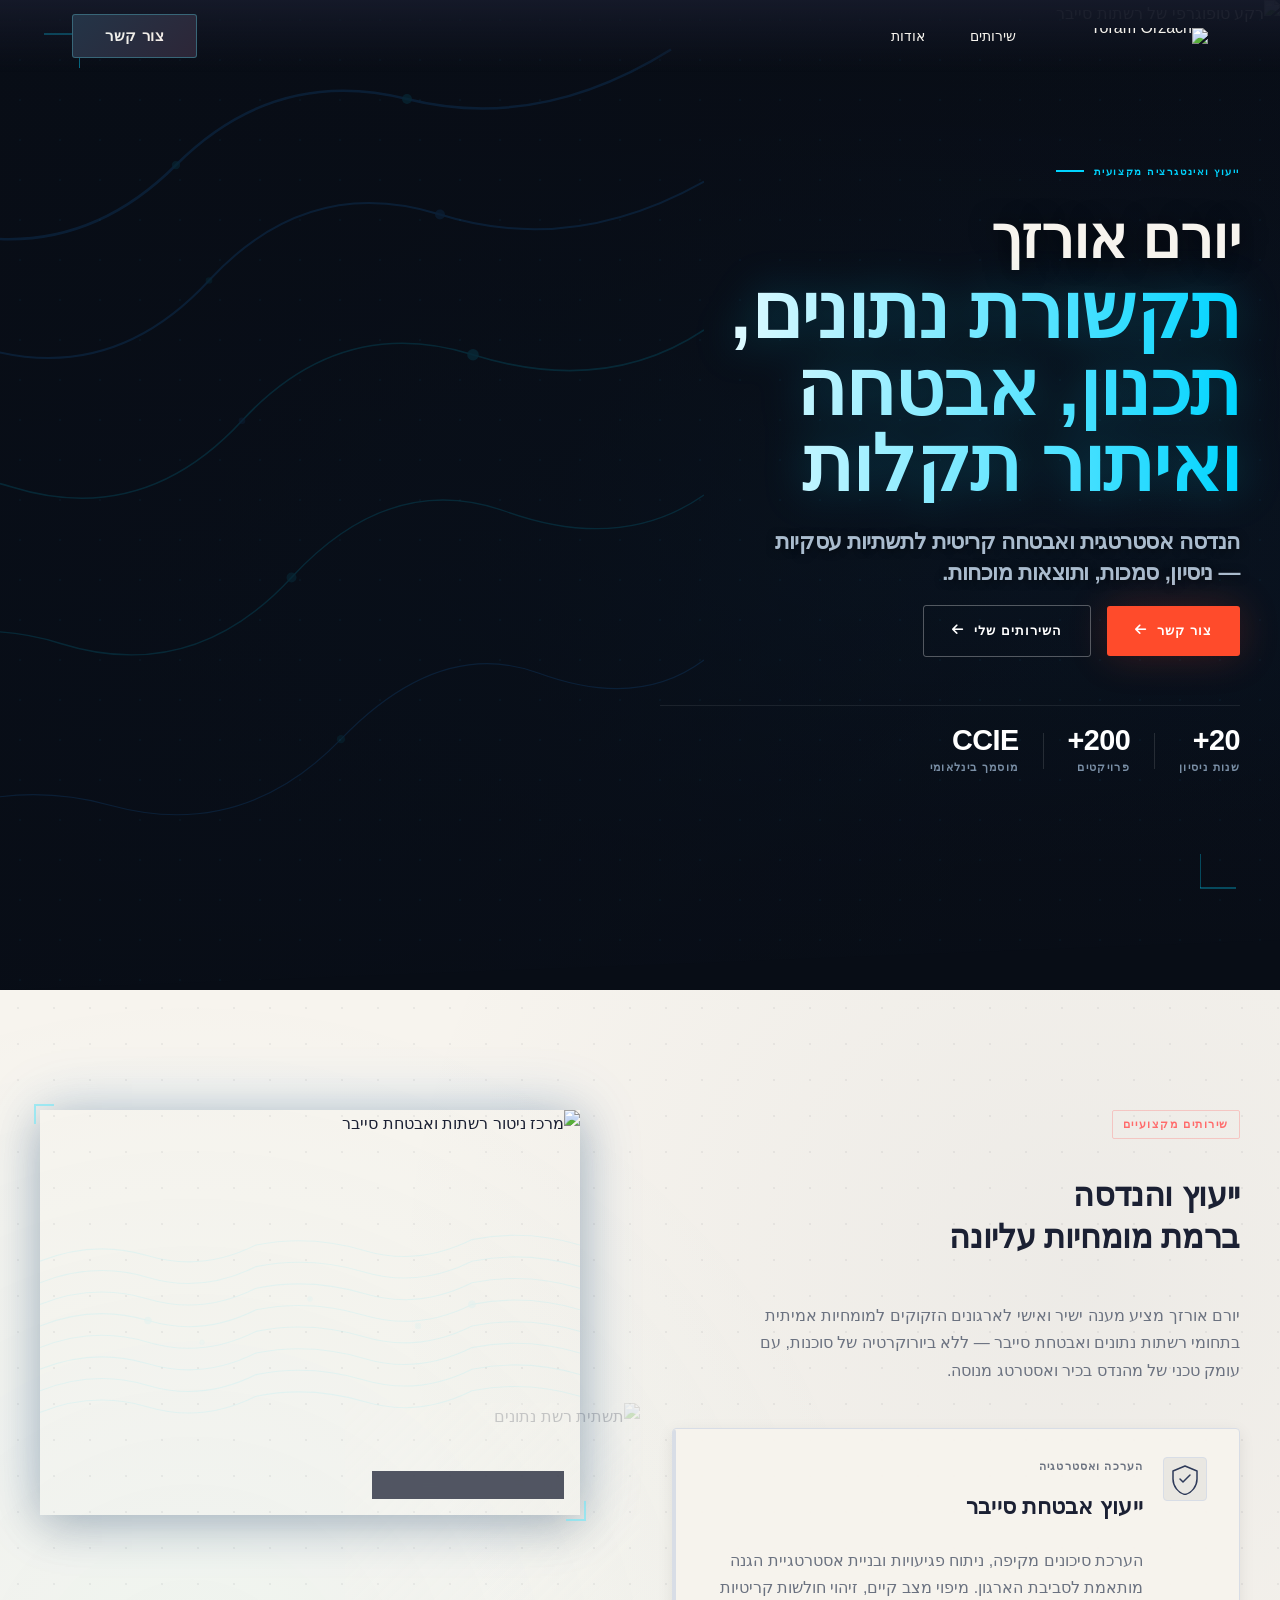
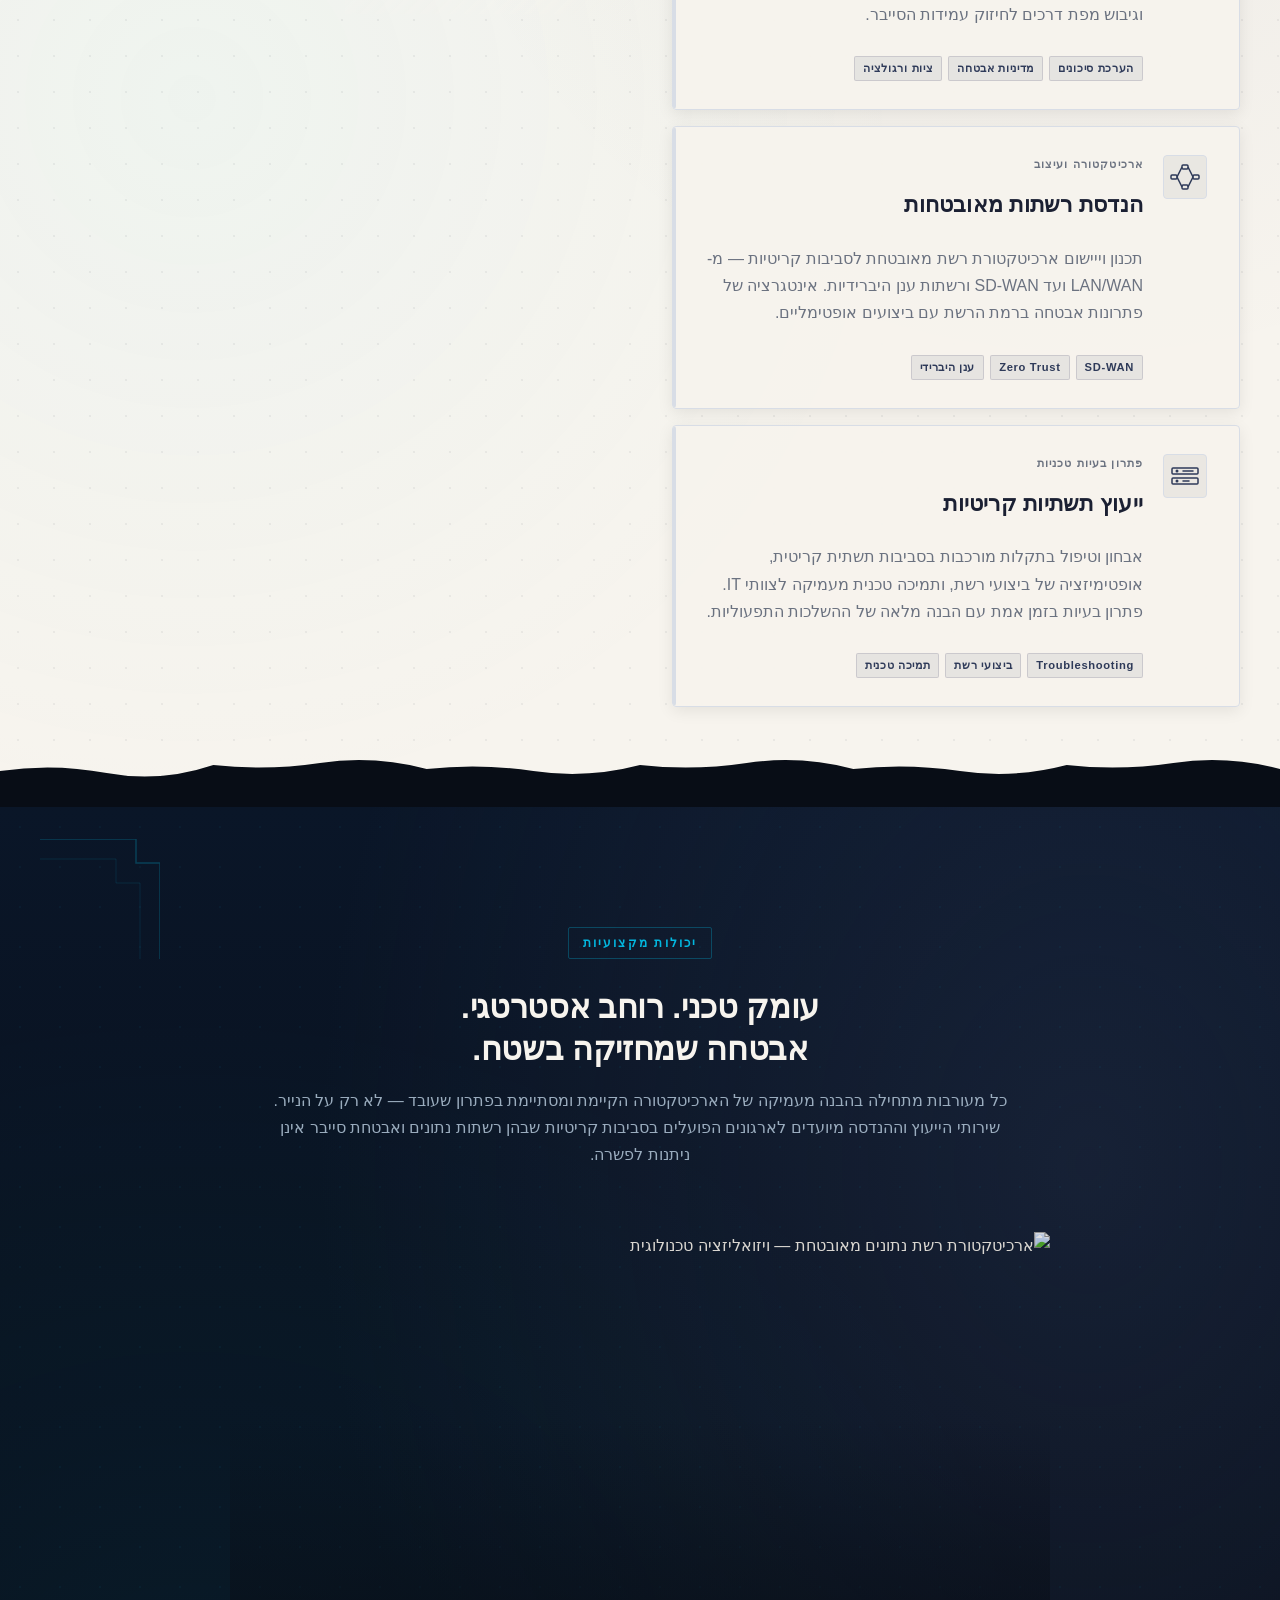
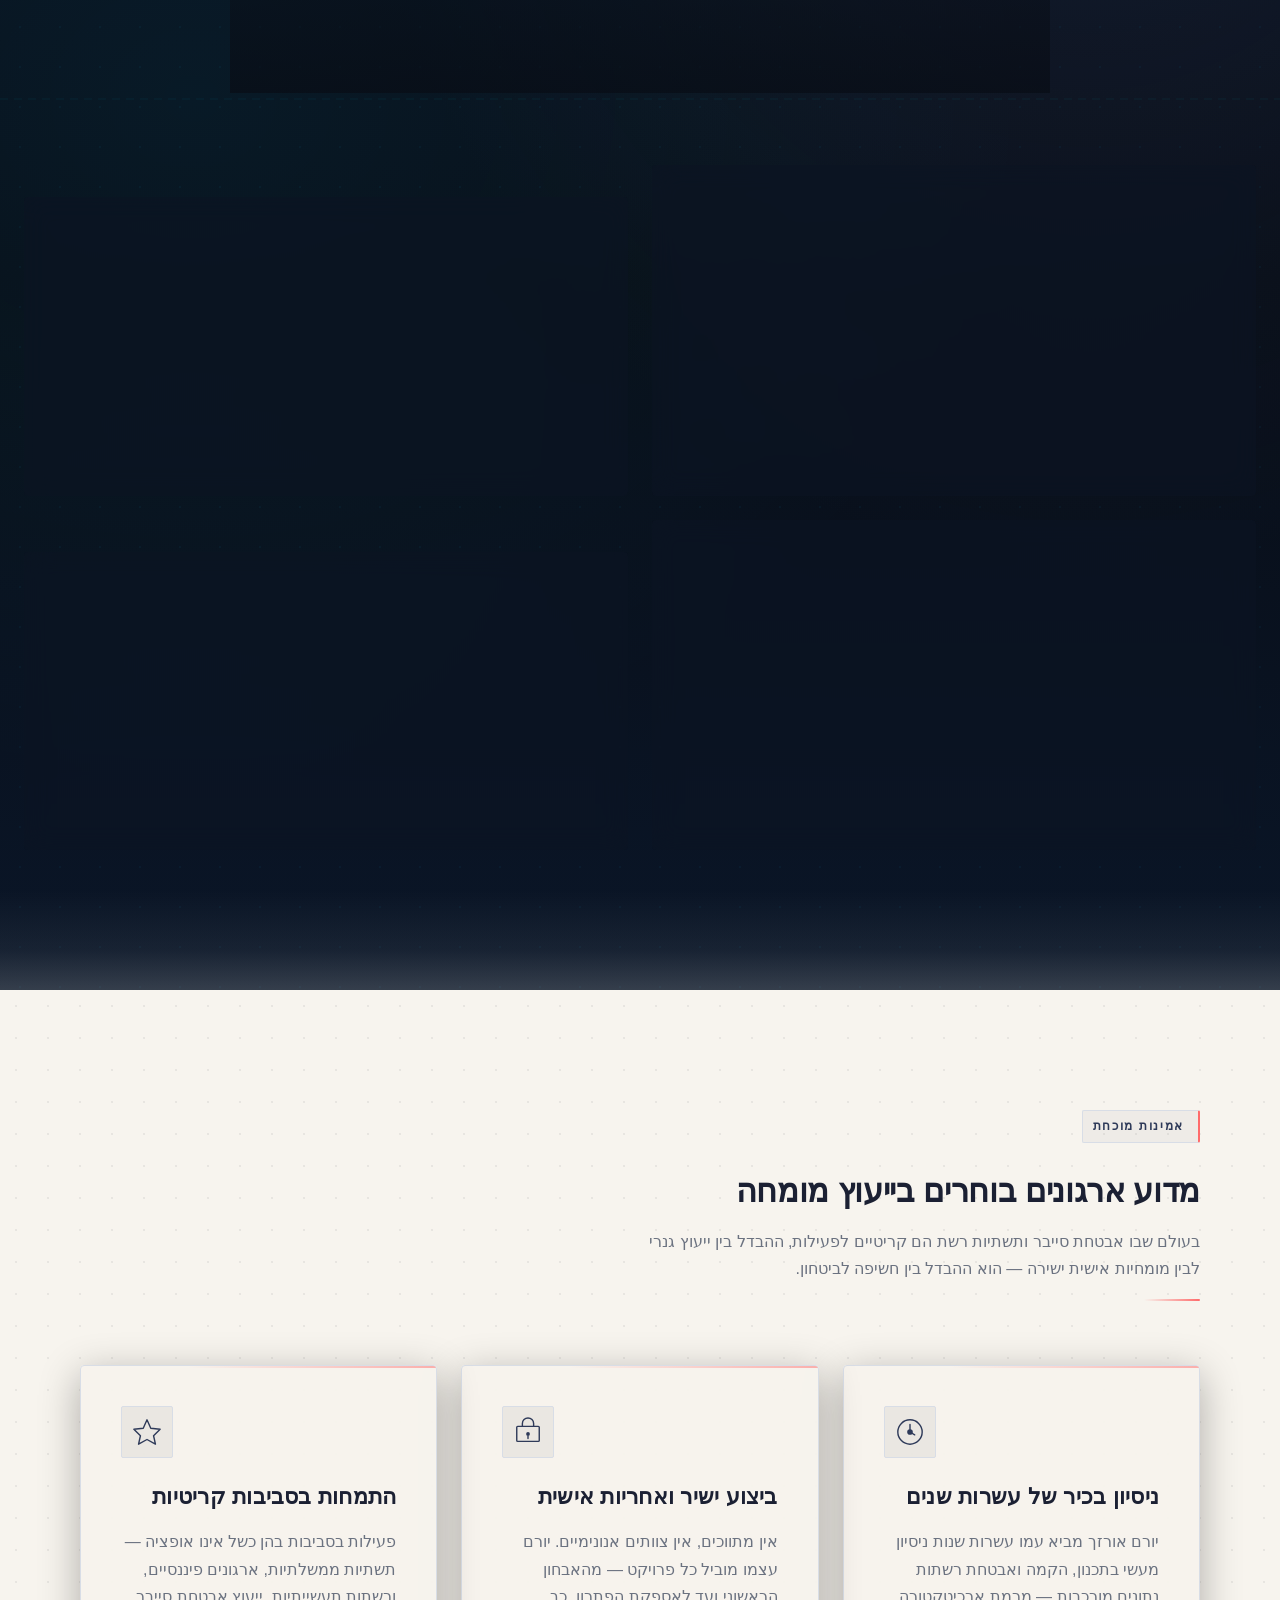
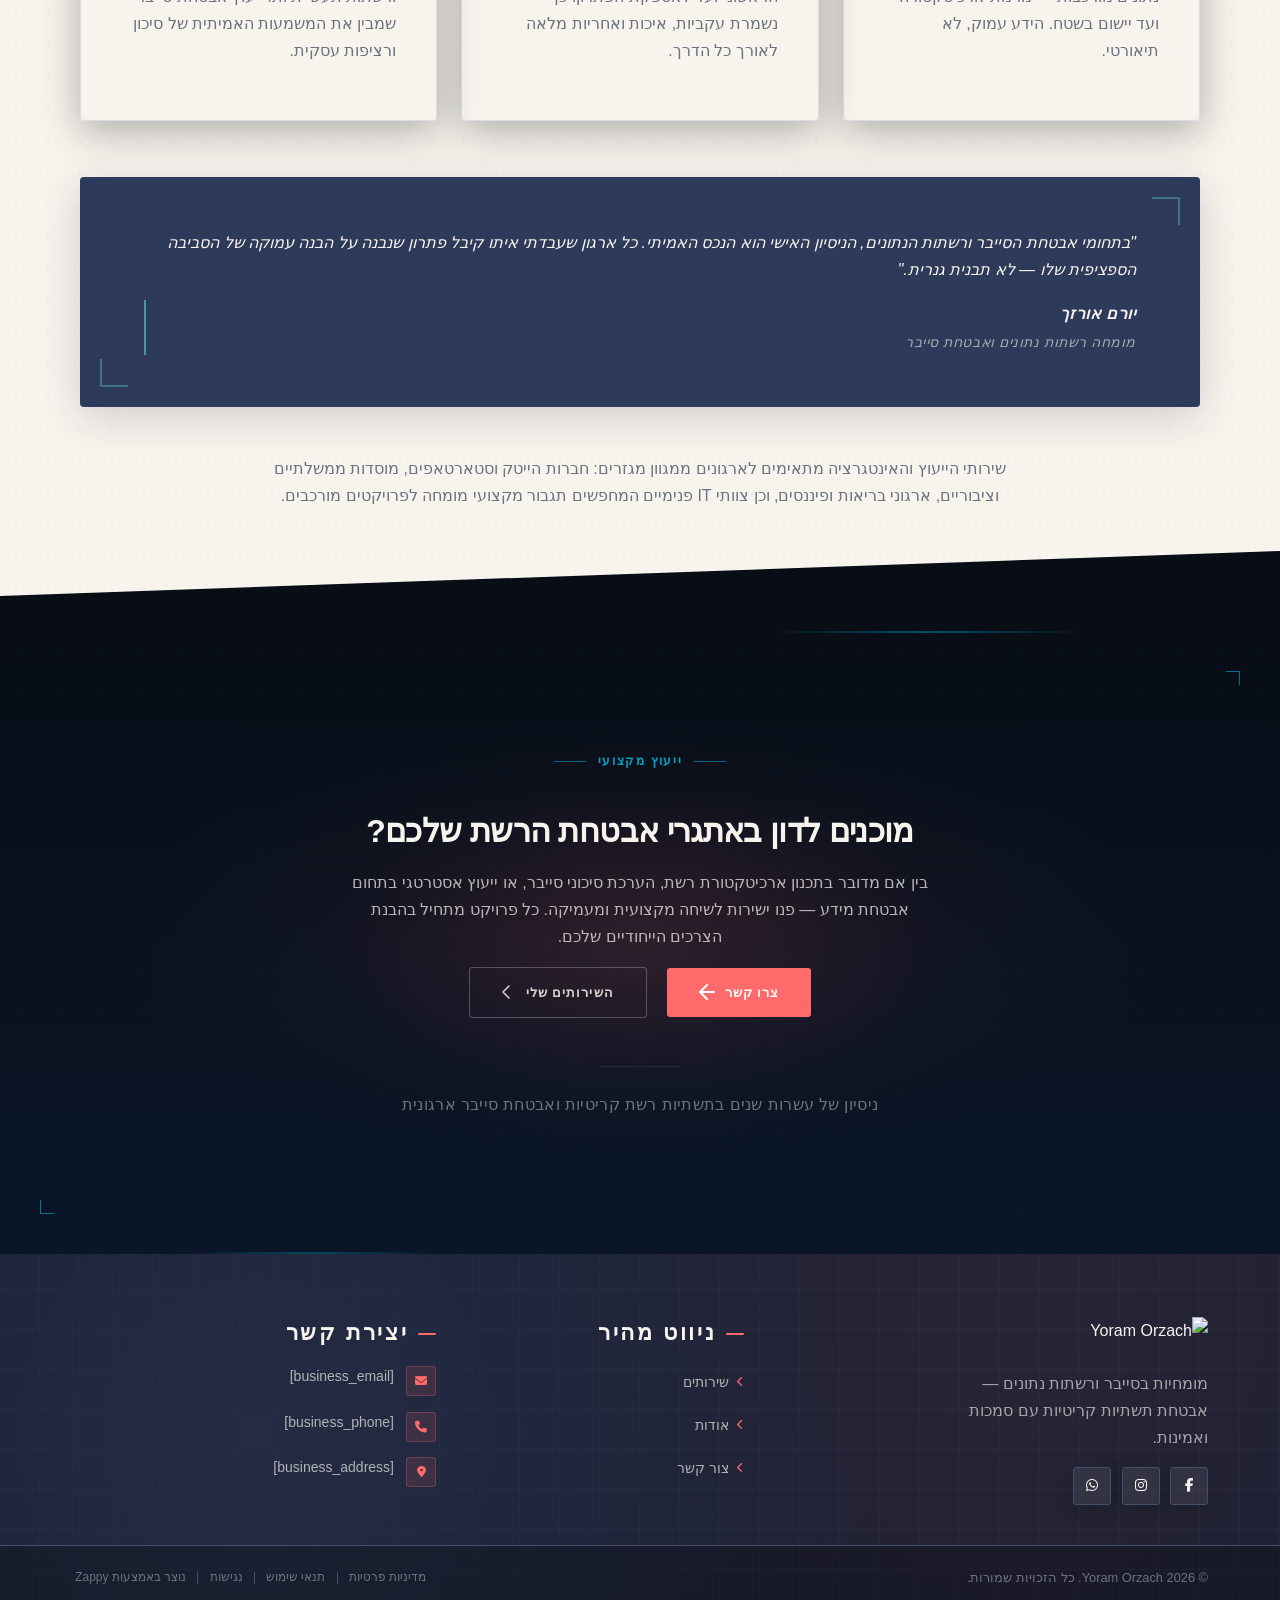
==== commit 0fd8b30d: "Background sync: Progressive GitHub Sync" ====
--- a/public/index.html
+++ b/public/index.html
@@ -1 +1 @@
-<!doctype html><html dir="rtl" lang="he"><head><meta charset="UTF-8"><meta content="width=device-width,initial-scale=1" name="viewport"><meta content="index, follow" name="robots"><title>cyber security consulting — Yoram Orzach</title><meta content="יורם אורזך מציע ייעוץ מקצועי בתחום אבטחת סייבר ורשתות מידע. פתרונות מותאמים אישית לעסקים שמחפשים הגנה אמיתית. צור קשר עוד היום וקבל הגנה מקצועית." name="description"><meta content="cyber security consulting, אבטחת סייבר, ייעוץ רשתות מידע, data network security, הגנת סייבר לעסקים" name="keywords"><link href="/assets/favicon.ico" rel="icon" type="image/x-icon"><link href="/assets/favicon-16x16.png" rel="icon" type="image/png" sizes="16x16"><link href="/assets/favicon-32x32.png" rel="icon" type="image/png" sizes="32x32"><link href="/assets/favicon-48x48.png" rel="icon" type="image/png" sizes="48x48"><link href="/assets/favicon-192x192.png" rel="icon" type="image/png" sizes="192x192"><link href="/assets/favicon-512x512.png" rel="icon" type="image/png" sizes="512x512"><link href="/assets/apple-touch-icon.png" rel="apple-touch-icon"><script>!function(){"use strict";var t="f5deb978-ab27-41dd-b381-dd8f44ed0d78",e="https://api.zappy5.com/api/analytics/track",a=18e5,n=2592e6,o=!0,i=!0,r=!0;var s=function(){var e="zappy_visitor_"+t,a=null;try{if(a=localStorage.getItem(e)){var o=JSON.parse(a),i=Date.now();if(i-o.created<n)return o.lastSeen=i,localStorage.setItem(e,JSON.stringify(o)),o.id}}catch(t){console.warn("Zappy Analytics: LocalStorage not available")}var r="zv_"+Date.now()+"_"+Math.random().toString(36).substr(2,9);try{localStorage.setItem(e,JSON.stringify({id:r,created:Date.now(),lastSeen:Date.now()}))}catch(t){}return r}(),c=function(){var e="zappy_session_"+t,n=null;try{if(n=sessionStorage.getItem(e)){var o=JSON.parse(n),i=Date.now();if(i-o.timestamp<a)return o.timestamp=i,sessionStorage.setItem(e,JSON.stringify(o)),o.id}}catch(t){console.warn("Zappy Analytics: SessionStorage not available")}var r="zs_"+Date.now()+"_"+Math.random().toString(36).substr(2,9);try{sessionStorage.setItem(e,JSON.stringify({id:r,timestamp:Date.now()}))}catch(t){}return r}();function l(a,n){n=n||{};var o={website_id:t,event_type:a,page_path:window.location.pathname,referrer:document.referrer||"direct",visitor_id:s,session_id:c,metadata:n};if(navigator.sendBeacon){var i=new Blob([JSON.stringify(o)],{type:"application/json"});navigator.sendBeacon(e,i)}else fetch(e,{method:"POST",headers:{"Content-Type":"application/json"},body:JSON.stringify(o),keepalive:!0}).catch(function(t){console.warn("Zappy Analytics: Failed to track event",t)})}o&&l("pageview",{title:document.title,url:window.location.href}),i&&document.addEventListener("click",function(t){var e=t.target;if("BUTTON"===e.tagName||e.closest("button")){var a="BUTTON"===e.tagName?e:e.closest("button");l("click",{element:"button",text:a.textContent.trim().substring(0,100),id:a.id||null,class:a.className||null})}else if("A"===e.tagName||e.closest("a")){var n="A"===e.tagName?e:e.closest("a");l("navigation",{element:"link",text:n.textContent.trim().substring(0,100),href:n.href,external:n.hostname!==window.location.hostname})}},!0),r&&document.addEventListener("submit",function(t){var e=t.target;l("form_submit",{form_id:e.id||null,form_name:e.name||null,form_action:e.action||null,form_method:e.method||"GET"})},!0);var d=Date.now();window.addEventListener("beforeunload",function(){l("page_unload",{time_on_page:Math.floor((Date.now()-d)/1e3),page_path:window.location.pathname})}),window.zappyAnalytics={track:l,getVisitorId:function(){return s},getSessionId:function(){return c}}}()</script><meta content="cyber security consulting — Yoram Orzach" property="og:title"><meta content="יורם אורזך מציע ייעוץ מקצועי בתחום אבטחת סייבר ורשתות מידע. פתרונות מותאמים אישית לעסקים שמחפשים הגנה אמיתית. צור קשר עוד היום וקבל הגנה מקצועית." property="og:description"><meta content="summary_large_image" name="twitter:card"><meta content="cyber security consulting — Yoram Orzach" name="twitter:title"><meta content="יורם אורזך מציע ייעוץ מקצועי בתחום אבטחת סייבר ורשתות מידע. פתרונות מותאמים אישית לעסקים שמחפשים הגנה אמיתית. צור קשר עוד היום וקבל הגנה מקצועית." name="twitter:description"><meta content="website" property="og:type"><meta content="he_IL" property="og:locale"><link href="https://cdnjs.cloudflare.com/ajax/libs/font-awesome/6.4.0/css/all.min.css" rel="stylesheet"><link href="/assets/favicon.ico" rel="icon" type="image/x-icon"><link href="/assets/favicon-16x16.png" rel="icon" type="image/png" sizes="16x16"><link href="/assets/favicon-32x32.png" rel="icon" type="image/png" sizes="32x32"><link href="/assets/favicon-48x48.png" rel="icon" type="image/png" sizes="48x48"><link href="/assets/favicon-192x192.png" rel="icon" type="image/png" sizes="192x192"><link href="/assets/favicon-512x512.png" rel="icon" type="image/png" sizes="512x512"><link href="/assets/apple-touch-icon.png" rel="apple-touch-icon"><link href="https://cdn.jsdelivr.net/npm/vanilla-cookieconsent@3/dist/cookieconsent.css" rel="stylesheet"><script src="https://cdn.jsdelivr.net/npm/vanilla-cookieconsent@3/dist/cookieconsent.umd.js"></script><script src="https://cdn.jsdelivr.net/gh/mickidum/acc_toolbar/acctoolbar/acctoolbar.min.js"></script><link href="/styles.css" rel="stylesheet"><style id="zappy-dropdown-submenu-styles">#navMenu li:has(.sub-menu),.nav-menu li:has(.sub-menu),.navbar li:has(.sub-menu),nav li:has(.sub-menu){position:relative}#navMenu .sub-menu,.nav-menu .sub-menu,.navbar .sub-menu,nav .sub-menu{display:block!important;position:absolute!important;top:100%;left:0;min-width:220px;background:#fff;border-radius:8px;box-shadow:0 8px 25px rgba(0,0,0,.15);padding:8px 0;opacity:0;visibility:hidden;transform:translateY(10px);transition:all .3s ease;z-index:1000;list-style:none;pointer-events:none}#navMenu li:hover>.sub-menu,.nav-menu li:hover>.sub-menu,.navbar li:hover>.sub-menu,nav li:hover>.sub-menu{opacity:1!important;visibility:visible!important;transform:translateY(0)!important;pointer-events:auto!important}.sub-menu li{list-style:none;margin:0;padding:0}.sub-menu a{display:block!important;padding:10px 16px!important;color:var(--text-dark,#333)!important;font-weight:500;text-decoration:none;white-space:nowrap;transition:background-color .2s}.sub-menu .zappy-nav-child>a{padding-left:28px!important;font-size:.9em!important;opacity:.85!important}[dir=rtl] .sub-menu .zappy-nav-child>a,html[lang=ar] .sub-menu .zappy-nav-child>a,html[lang=he] .sub-menu .zappy-nav-child>a{padding-left:10px!important;padding-right:28px!important}.sub-menu .zappy-nav-parent>a{font-weight:600!important}.sub-menu a:hover{background-color:#f5f5f5}[dir=rtl] .nav-menu .sub-menu,[dir=rtl] .navbar .sub-menu,[dir=rtl] nav .sub-menu,html[lang=ar] .nav-menu .sub-menu,html[lang=ar] .navbar .sub-menu,html[lang=ar] nav .sub-menu,html[lang=he] .nav-menu .sub-menu,html[lang=he] .navbar .sub-menu,html[lang=he] nav .sub-menu{left:auto!important;right:0!important}.sub-menu:empty,.sub-menu:not(:has(li)):not(:has(> a)),.sub-menu:not(:has(li:not(.zappy-hidden-menu-item))):not(:has(> a)){display:none!important;opacity:0!important;visibility:hidden!important;pointer-events:none!important}li:has(.menu-group-title):hover>.sub-menu{opacity:1!important;visibility:visible!important;transform:translateY(0)!important;pointer-events:auto!important}#navMenu>li>.menu-group-title,.nav-menu>li>.menu-group-title{display:inline-block;padding:.5rem 1rem;cursor:default;user-select:none}@media (max-width:768px){#navMenu .sub-menu,.nav-menu .sub-menu,.navbar .sub-menu,nav .sub-menu{position:static!important;transform:none!important;box-shadow:none!important;background:0 0!important;max-height:0;overflow:hidden;opacity:0;visibility:hidden;transition:max-height .3s ease,opacity .3s ease;padding:0!important;border-radius:0!important}#navMenu .sub-menu.mobile-expanded,.nav-menu .sub-menu.mobile-expanded,.navbar .sub-menu.mobile-expanded{max-height:none!important;overflow-y:visible!important;opacity:1!important;visibility:visible!important;padding:8px 0 8px 16px!important}[dir=rtl] .sub-menu.mobile-expanded,html[lang=he] .sub-menu.mobile-expanded{padding:8px 16px 8px 0!important}#navMenu li:hover>.sub-menu,.nav-menu li:hover>.sub-menu,.navbar li:hover>.sub-menu,nav li:hover>.sub-menu{opacity:0;visibility:hidden;pointer-events:none}#navMenu li>.sub-menu.mobile-expanded,.nav-menu li>.sub-menu.mobile-expanded,.navbar li>.sub-menu.mobile-expanded,nav li>.sub-menu.mobile-expanded{opacity:1!important;visibility:visible!important;pointer-events:auto!important}#navMenu li:has(.sub-menu),.nav-menu li:has(.sub-menu),.navbar li:has(.sub-menu),nav li:has(.sub-menu){display:flex!important;flex-wrap:wrap!important;align-items:center!important;position:relative!important;min-height:44px!important}#navMenu li:has(.sub-menu)>a,.nav-menu li:has(.sub-menu)>a,.navbar li:has(.sub-menu)>a,nav li:has(.sub-menu)>a{flex:1!important;min-width:0!important}#navMenu li:has(.sub-menu)>.menu-group-title,.nav-menu li:has(.sub-menu)>.menu-group-title,.navbar li:has(.sub-menu)>.menu-group-title,nav li:has(.sub-menu)>.menu-group-title{flex:1!important;min-width:0!important;padding:0!important;line-height:inherit!important}#navMenu li:has(.sub-menu)>.sub-menu,.nav-menu li:has(.sub-menu)>.sub-menu,.navbar li:has(.sub-menu)>.sub-menu,nav li:has(.sub-menu)>.sub-menu{flex-basis:100%!important;width:100%!important}#navMenu li:has(.sub-menu)>a [class*=arrow],#navMenu li:has(.sub-menu)>a [class*=chevron],.nav-menu li:has(.sub-menu)>a .fa-angle-down,.nav-menu li:has(.sub-menu)>a .fa-chevron-down,.nav-menu li:has(.sub-menu)>a [class*=arrow],.nav-menu li:has(.sub-menu)>a [class*=chevron],nav li:has(.sub-menu)>a [class*=arrow],nav li:has(.sub-menu)>a [class*=chevron]{display:none!important;visibility:hidden!important}.mobile-submenu-toggle{display:flex!important;align-items:center!important;justify-content:center!important;width:44px!important;height:auto!important;background:0 0!important;border:none!important;cursor:pointer!important;color:var(--text-dark)!important;position:static!important;flex-shrink:0!important;align-self:stretch!important;z-index:2!important;padding:0!important;margin:0!important}.mobile-submenu-toggle::after{content:''!important;width:0!important;height:0!important;border-left:6px solid transparent!important;border-right:6px solid transparent!important;border-top:7px solid currentColor!important;transition:transform .3s ease!important}.mobile-submenu-toggle.expanded::after{transform:rotate(180deg)!important}.sub-menu a{padding:10px 0!important;display:block!important;color:var(--text-dark)!important;white-space:normal!important}.sub-menu .zappy-nav-child>a{padding-left:28px!important;font-size:.9em!important;opacity:.85!important}[dir=rtl] .sub-menu .zappy-nav-child>a,html[lang=ar] .sub-menu .zappy-nav-child>a,html[lang=he] .sub-menu .zappy-nav-child>a{padding-left:0!important;padding-right:28px!important}.sub-menu .zappy-nav-parent>a{font-weight:600!important}#navMenu.active,.nav-menu.active{max-width:100vw!important;overflow-x:hidden!important;box-sizing:border-box!important}.navbar .sub-menu li a,.zappy-products-dropdown .sub-menu a,nav.navbar .sub-menu li a{color:var(--text-dark)!important}}@media (min-width:769px){.mobile-submenu-toggle{display:none!important}}</style><style id="mobile-lang-menu-deployed-css">@media (max-width:768px){.lang-switcher,.nav-container .lang-switcher,.nav-cta-container .lang-switcher,.nav-ecommerce-icons .lang-switcher,.nav-icons-left .lang-switcher,.navbar .lang-switcher,.navbar .nav-cta-container .lang-switcher{display:none!important}.mobile-lang-menu{width:100%;border-top:1px solid rgba(128,128,128,.2);padding:8px 0 0 0;margin-top:8px}.mobile-lang-toggle{display:flex!important;align-items:center;justify-content:space-between;width:100%;padding:12px 16px;background:0 0;border:none;cursor:pointer;font-size:15px;color:inherit;font-family:inherit}.mobile-lang-toggle::after{content:'';display:inline-block;width:8px;height:8px;border-right:2px solid currentColor;border-bottom:2px solid currentColor;transform:rotate(45deg);transition:transform .3s ease;margin-left:8px}.mobile-lang-toggle.expanded::after{transform:rotate(-135deg)}.mobile-lang-options{max-height:0;overflow:hidden;transition:max-height .3s ease}.mobile-lang-options.expanded{max-height:300px}.mobile-lang-option{display:flex!important;align-items:center;gap:10px;padding:10px 24px;text-decoration:none;color:inherit;font-size:14px;font-family:inherit}.mobile-lang-option:hover{background:rgba(128,128,128,.1)}.mobile-lang-option.active{font-weight:600;opacity:.7;pointer-events:none}.mobile-lang-option img{width:20px;height:20px;border-radius:50%}}@media (min-width:769px){.mobile-lang-menu{display:none!important}}</style><style id="zappy-widget-visibility">#mic-access-tool-box,#mic-access-tool-general-button,#mic-init-access-tool #mic-access-tool-box,#mic-init-access-tool #mic-access-tool-general-button,#mic-init-access-tool .mic-access-tool-general-button,._access-icon,._access-menu,.mic-access-tool-box,.mic-access-tool-general-button,div[id*=mic-access-tool-box]{display:none!important;visibility:hidden!important;opacity:0!important;pointer-events:none!important}</style></head><body><nav class="navbar" dir="rtl"><button aria-label="Menu" class="mobile-toggle" id="mobileToggle"><svg viewBox="0 0 24 24" fill="none" height="24" width="24" class="hamburger-icon"><path d="M3 12h18M3 6h18M3 18h18" stroke="currentColor" stroke-width="2" stroke-linecap="round"></path></svg><svg viewBox="0 0 24 24" fill="none" height="24" width="24" class="close-icon" style="display:none"><path d="M18 6L6 18M6 6l12 12" stroke="currentColor" stroke-width="2" stroke-linecap="round"></path></svg></button><button aria-label="Call" class="phone-header-btn" data-phone="[business_phone]"><svg viewBox="0 0 24 24" fill="currentColor" height="20" width="20"><path d="M22 16.92v3a2 2 0 0 1-2.18 2 19.79 19.79 0 0 1-8.63-3.07 19.5 19.5 0 0 1-6-6 19.79 19.79 0 0 1-3.07-8.67A2 2 0 0 1 4.11 2h3a2 2 0 0 1 2 1.72 12.84 12.84 0 0 0 .7 2.81 2 2 0 0 1-.45 2.11L8.09 9.91a16 16 0 0 0 6 6l1.27-1.27a2 2 0 0 1 2.11-.45 12.84 12.84 0 0 0 2.81.7A2 2 0 0 1 22 16.92z"></path></svg></button><div class="nav-container"><div class="nav-right-group"><div class="nav-brand"><a href="/" class="logo-link"><img alt="Yoram Orzach" src="/assets/yoram-orzach-data-networks-and-cyber-security-logo.webp" class="logo"></a></div><ul class="nav-menu" id="navMenu"><li><a href="/services">שירותים</a></li><li><a href="/about">אודות</a></li></ul></div><div class="nav-cta-container"><a href="/contact" class="nav-cta-btn">צור קשר</a></div></div></nav><script>window.addEventListener("load",function(){const e=document.querySelector(".navbar, nav, header");if(!e)return void console.log("[Navbar] Navbar element not found");let t=document.getElementById("mobileToggle")||document.querySelector(".mobile-toggle")||document.querySelector(".hamburger")||document.querySelector(".hamburger-menu")||document.querySelector(".menu-toggle")||document.querySelector(".burger-menu")||document.querySelector('[aria-label="Menu"]')||document.querySelector('[aria-label="תפריט"]');const o=document.querySelector(".phone-header-btn"),n=window.getComputedStyle(e);let r=n.backgroundColor;if(console.log("[Navbar] Initial navbar background:",r),"transparent"===r||"rgba(0, 0, 0, 0)"===r||r.startsWith("rgba")&&r.includes(", 0)")){const e=n.backgroundImage;if(e&&"none"!==e)console.log("[Navbar] Navbar has background image/gradient, using dark text"),r="rgb(240, 240, 240)";else{const e=window.getComputedStyle(document.body).backgroundColor;console.log("[Navbar] Navbar transparent, using body background:",e),r=e}}const i=r.match(/\d+/g);if(i&&i.length>=3){const e=(.299*parseInt(i[0])+.587*parseInt(i[1])+.114*parseInt(i[2]))/255;console.log("[Navbar] Mobile button colors preserved from Claude CSS (luminance:",e.toFixed(2)+")");const n=document.createElement("style");n.id="zappy-mobile-nav-fix";document.documentElement.lang;document.documentElement.dir,n.textContent='\n        /* Hide mobile buttons on desktop, show only on mobile */\n        @media (min-width: 769px) {\n          .mobile-toggle,\n          .phone-header-btn {\n            display: none !important;\n          }\n        }\n        \n        /* Show and position mobile buttons correctly on mobile */\n        @media (max-width: 768px) {\n          .mobile-toggle,\n          .phone-header-btn {\n            position: absolute !important;\n            top: 50% !important;\n            transform: translateY(-50%) !important;\n            z-index: 1001 !important;\n            display: flex !important;\n            align-items: center !important;\n            justify-content: center !important;\n            width: 36px !important;\n            height: 36px !important;\n            border-radius: 50% !important;\n            border: none !important;\n            cursor: pointer !important;\n            padding: 6px !important;\n            background: none !important;\n            color: var(--nav-text, var(--text-dark)) !important;\n          }\n          \n          /* LTR positioning (default): hamburger LEFT, phone RIGHT */\n          html:not([dir="rtl"]):not([lang="he"]):not([lang="ar"]) .mobile-toggle,\n          html[dir="ltr"] .mobile-toggle {\n            left: 12px !important;\n            right: auto !important;\n          }\n          html:not([dir="rtl"]):not([lang="he"]):not([lang="ar"]) .phone-header-btn,\n          html[dir="ltr"] .phone-header-btn {\n            right: 12px !important;\n            left: auto !important;\n          }\n          \n          /* RTL positioning: hamburger RIGHT, phone LEFT */\n          html[dir="rtl"] .mobile-toggle,\n          html[lang="he"] .mobile-toggle,\n          html[lang="ar"] .mobile-toggle {\n            right: 12px !important;\n            left: auto !important;\n          }\n          html[dir="rtl"] .phone-header-btn,\n          html[lang="he"] .phone-header-btn,\n          html[lang="ar"] .phone-header-btn {\n            left: 12px !important;\n            right: auto !important;\n          }\n          \n          /* CRITICAL: Ensure nav-container has min-height on mobile */\n          /* All children are positioned absolutely/fixed on mobile, so height:auto collapses to 0 */\n          .nav-container {\n            min-height: 70px !important;\n            position: relative !important;\n          }\n          \n          /* Ensure SVG icons are properly sized and inherit color */\n          .mobile-toggle svg,\n          .phone-header-btn svg {\n            width: 24px !important;\n            height: 24px !important;\n            /* Don\'t force display - let JavaScript control hamburger/close toggle */\n          }\n          \n          /* Reset nav-cta-container on mobile - remove desktop box-shadow/padding */\n          /* that creates a visible ghost box when CTA button is hidden */\n          .nav-cta-container {\n            box-shadow: none !important;\n            padding: 0 !important;\n          }\n          \n          /* Hide nav-cta-container entirely on mobile when there\'s no lang-switcher */\n          /* (only the CTA button is inside, and it\'s hidden on mobile) */\n          .nav-cta-container:not(:has(.lang-switcher)) {\n            display: none !important;\n          }\n          \n          /* CRITICAL: Prevent hero image fade gradient from bleeding over headline text */\n          /* The .image-fade-gradient has bottom: -30px (extends below parent) */\n          /* On mobile stacked layout, this overlaps the h1 text below the image */\n          .hero-image-column {\n            overflow: hidden !important;\n          }\n          .image-fade-gradient {\n            bottom: 0 !important;\n          }\n          \n          /* Hide desktop language switcher on mobile - hamburger menu handles it */\n          /* High specificity to override stored CSS */\n          .lang-switcher,\n          .nav-cta-container .lang-switcher,\n          .nav-container .lang-switcher,\n          .navbar .lang-switcher,\n          .navbar .nav-cta-container .lang-switcher {\n            display: none !important;\n          }\n        }\n      ';const r=document.getElementById("zappy-mobile-nav-fix");r&&r.remove(),document.head.appendChild(n),console.log("[Navbar] Critical CSS injected for mobile nav positioning");const l=window.innerWidth<=768;if(t){const e=t.querySelector(".hamburger-icon"),o=t.querySelector(".close-icon");e&&(e.style.setProperty("width","24px","important"),e.style.setProperty("height","24px","important"),e.style.setProperty("display","block","important")),o&&(o.style.setProperty("width","24px","important"),o.style.setProperty("height","24px","important"),o.style.setProperty("display","none","important")),l?(t.style.setProperty("position","absolute","important"),t.style.setProperty("top","50%","important"),t.style.setProperty("transform","translateY(-50%)","important"),t.style.setProperty("z-index","1001","important"),t.style.removeProperty("left"),t.style.removeProperty("right"),console.log("[Navbar] Mobile toggle positioning applied (mobile viewport)")):(t.style.removeProperty("position"),t.style.removeProperty("top"),t.style.removeProperty("transform"),t.style.removeProperty("z-index"),t.style.removeProperty("left"),t.style.removeProperty("right"),console.log("[Navbar] Desktop viewport - cleared mobile toggle inline positioning"))}if(o){const e=o.querySelector("svg");e&&(e.style.width="24px",e.style.height="24px",e.setAttribute("width","24"),e.setAttribute("height","24")),l?(o.style.setProperty("position","absolute","important"),o.style.setProperty("top","50%","important"),o.style.setProperty("transform","translateY(-50%)","important"),o.style.setProperty("z-index","1001","important"),o.style.removeProperty("left"),o.style.removeProperty("right"),console.log("[Navbar] Phone button positioning applied (mobile viewport)")):(o.style.removeProperty("position"),o.style.removeProperty("top"),o.style.removeProperty("transform"),o.style.removeProperty("z-index"),o.style.removeProperty("left"),o.style.removeProperty("right"),console.log("[Navbar] Desktop viewport - cleared phone button inline positioning"))}}else console.log("[Navbar] Could not parse background color:",r);t=document.getElementById("mobileToggle")||document.querySelector(".mobile-toggle")||document.querySelector(".hamburger")||document.querySelector(".hamburger-menu")||document.querySelector(".menu-toggle")||document.querySelector(".burger-menu")||document.querySelector('[aria-label="Menu"]')||document.querySelector('[aria-label="תפריט"]');const l=document.getElementById("navMenu")||document.querySelector(".nav-menu")||document.querySelector(".nav-links")||document.querySelector("nav ul:not(.submenu)");if(!t||!l)return void console.log("[Navbar] Mobile toggle or menu not found:",{toggle:!!t,menu:!!l});l.id||(l.id="navMenu"),console.log("[Navbar] Initializing mobile menu...");const a=t.cloneNode(!0);t.parentNode.replaceChild(a,t),a.addEventListener("click",function(e){e.preventDefault(),e.stopPropagation();const t=this.querySelector(".hamburger-icon"),o=this.querySelector(".close-icon");l.classList.contains("active")?(l.classList.remove("active"),t&&t.style.setProperty("display","block","important"),o&&o.style.setProperty("display","none","important"),document.body.style.overflow="",console.log("[Navbar] Menu closed")):(l.classList.add("active"),t&&t.style.setProperty("display","none","important"),o&&o.style.setProperty("display","block","important"),document.body.style.overflow="hidden",console.log("[Navbar] Menu opened"))}),l.querySelectorAll("a").forEach(function(e){e.addEventListener("click",function(){if("#"===this.getAttribute("href"))return;const e=a.querySelector(".hamburger-icon"),t=a.querySelector(".close-icon");l.classList.remove("active"),e&&e.style.setProperty("display","block","important"),t&&t.style.setProperty("display","none","important"),document.body.style.overflow="",console.log("[Navbar] Menu closed (link clicked)")})});var s=l.querySelectorAll(".dropdown-toggle");s.forEach(function(e){e.addEventListener("click",function(e){e.preventDefault(),e.stopPropagation();var t=this.closest(".nav-dropdown");t&&(t.parentNode.querySelectorAll(".nav-dropdown.open").forEach(function(e){e!==t&&e.classList.remove("open")}),t.classList.toggle("open"),console.log("[Navbar] Dropdown toggled:",t.classList.contains("open")?"open":"closed"))})}),document.addEventListener("click",function(e){e.target.closest(".nav-dropdown")||document.querySelectorAll(".nav-dropdown.open").forEach(function(e){e.classList.remove("open")})}),console.log("[Navbar] Dropdown handlers initialized for "+s.length+" dropdowns"),o&&o.addEventListener("click",function(){const e=document.querySelectorAll('a[href^="tel:"]'),t=e.length>0?e[0].getAttribute("href").replace("tel:",""):"[business_phone]";window.location.href="tel:"+t,console.log("[Navbar] Phone button clicked")}),console.log("[Navbar] Mobile menu initialized successfully");const p=function(){const e=document.querySelector(".whatsapp-float");e&&(window.innerWidth>=769?(e.style.setProperty("display","none","important"),e.style.setProperty("visibility","hidden","important"),e.style.setProperty("opacity","0","important"),e.style.setProperty("pointer-events","none","important"),console.log("[WhatsApp] Button hidden on desktop")):(e.style.removeProperty("display"),e.style.removeProperty("visibility"),e.style.removeProperty("opacity"),e.style.removeProperty("pointer-events"),console.log("[WhatsApp] Button visible on mobile")))};let c;p(),window.addEventListener("resize",function(){clearTimeout(c),c=setTimeout(p,100)})})</script><main><section class="index-hero-section" data-layout-spec="בית-hero" dir="rtl" data-hero-type="fullscreen-scrim"><div class="index-hero-bg" aria-hidden="true"><img alt="רקע טופוגרפי של רשתות סייבר" src="/assets/site-index-hero-image-1.webp" data-context="Abstract cyber terrain background: topographic signal lines forming a dark network map, deep midnight blue and near-black gradients, faint glowing infrastructure light traces resembling data flow paths, subtle node intersections with soft cyan luminescence, atmospheric and cinematic mood, ultra-wide aspect ratio for full-bleed hero background" data-placeholder="index-hero-image-1" height="900" width="1440" data-hero-bg="true"></div><div class="index-hero-scrim" aria-hidden="true"></div><svg viewBox="0 0 700 600" xmlns="http://www.w3.org/2000/svg" aria-hidden="true" fill="none" data-no-icon-edit="true" class="index-hero-topo-deco" preserveAspectRatio="xMaxYMid slice"><g opacity="0.13"><path d="M680 30 Q600 80 520 60 Q440 40 380 100 Q320 160 240 140 Q160 120 80 180 Q20 220 0 260" stroke="#1E90FF" stroke-width="1.5" fill="none"></path><path d="M700 110 Q620 155 540 130 Q460 105 400 170 Q340 235 260 210 Q180 185 100 250 Q40 290 0 340" stroke="#1E90FF" stroke-width="1.2" fill="none"></path><path d="M700 200 Q640 240 560 215 Q480 190 420 255 Q360 320 280 295 Q200 270 120 335 Q60 370 0 420" stroke="#00D4FF" stroke-width="1" fill="none"></path><path d="M700 300 Q650 335 580 310 Q510 285 450 350 Q390 415 310 390 Q230 365 150 425 Q80 460 0 500" stroke="#00D4FF" stroke-width="0.8" fill="none"></path><path d="M700 400 Q660 430 600 408 Q540 386 480 448 Q420 510 340 488 Q260 466 180 520 Q110 555 0 580" stroke="#1E90FF" stroke-width="0.7" fill="none"></path><circle cx="520" cy="60" r="3" fill="#00D4FF" opacity="0.7"></circle><circle cx="380" cy="100" r="2.5" fill="#00D4FF" opacity="0.6"></circle><circle cx="540" cy="130" r="3" fill="#1E90FF" opacity="0.7"></circle><circle cx="400" cy="170" r="2" fill="#00D4FF" opacity="0.5"></circle><circle cx="560" cy="215" r="3.5" fill="#00D4FF" opacity="0.8"></circle><circle cx="420" cy="255" r="2" fill="#1E90FF" opacity="0.5"></circle><circle cx="450" cy="350" r="3" fill="#00D4FF" opacity="0.6"></circle><circle cx="480" cy="448" r="2.5" fill="#00D4FF" opacity="0.5"></circle></g></svg><div class="index-hero-bracket-tr" aria-hidden="true"><svg viewBox="0 0 48 48" xmlns="http://www.w3.org/2000/svg" aria-hidden="true" fill="none" height="48" width="48" data-no-icon-edit="true"><path d="M48 2 L12 2 L12 2" stroke="#00D4FF" stroke-width="2" opacity="0.5"></path><path d="M48 2 L48 36" stroke="#00D4FF" stroke-width="2" opacity="0.5"></path></svg></div><div class="index-hero-bracket-bl" aria-hidden="true"><svg viewBox="0 0 48 48" xmlns="http://www.w3.org/2000/svg" aria-hidden="true" fill="none" height="48" width="48" data-no-icon-edit="true"><path d="M0 46 L36 46" stroke="#00D4FF" stroke-width="2" opacity="0.3"></path><path d="M0 46 L0 12" stroke="#00D4FF" stroke-width="2" opacity="0.3"></path></svg></div><div class="index-hero-dotgrid" aria-hidden="true"></div><div class="index-hero-container"><div class="index-hero-content"><div class="index-hero-label">ייעוץ ואינטגרציה מקצועית</div><h1 class="index-hero-h1"><span class="index-hero-h1-main">יורם אורזך</span><span class="index-hero-h1-accent">רשתות נתונים<br>ואבטחת סייבר</span></h1><h3 class="index-hero-subtitle">הנדסה אסטרטגית ואבטחה קריטית לתשתיות עסקיות — ניסיון, סמכות, ותוצאות מוכחות.</h3><div class="index-hero-ctas"><a href="/contact" class="btn-primary index-hero-btn-primary"><span>צור קשר</span><i class="fa-arrow-left fa-solid" aria-hidden="true"></i></a><a href="/services" class="btn-secondary index-hero-btn-secondary"><span>השירותים שלי</span><i class="fa-arrow-left fa-solid" aria-hidden="true"></i></a></div><div class="index-hero-stats"><div class="index-hero-stat"><span class="index-hero-stat-num">20+</span><span class="index-hero-stat-label">שנות ניסיון</span></div><div class="index-hero-stat-divider" aria-hidden="true"></div><div class="index-hero-stat"><span class="index-hero-stat-num">200+</span><span class="index-hero-stat-label">פרויקטים</span></div><div class="index-hero-stat-divider" aria-hidden="true"></div><div class="index-hero-stat"><span class="index-hero-stat-num">CCIE</span><span class="index-hero-stat-label">מוסמך בינלאומי</span></div></div></div></div><div class="index-hero-divider-wrapper"><svg viewBox="0 0 1440 90" xmlns="http://www.w3.org/2000/svg" aria-hidden="true" data-no-icon-edit="true" preserveAspectRatio="none"><defs><linearGradient id="heroFadeGrad" x1="0" x2="0" y1="0" y2="1"><stop offset="0%" stop-color="#080D16" stop-opacity="0"></stop><stop offset="100%" stop-color="#080D16" stop-opacity="1"></stop></linearGradient></defs><polygon points="0,90 1440,40 1440,90" fill="#080D16"></polygon><polygon points="0,90 1440,40 1440,90" fill="url(#heroFadeGrad)" opacity="0.5"></polygon></svg></div></section><section class="index-services-section" data-layout-spec="בית-services" dir="rtl"><div class="index-services-dotgrid" aria-hidden="true"></div><div class="index-services-container"><div class="index-services-content"><div class="index-services-label">שירותים מקצועיים</div><h2 class="index-services-heading">ייעוץ והנדסה<br>ברמת מומחיות עליונה</h2><p class="index-services-intro">יורם אורזך מציע מענה ישיר ואישי לארגונים הזקוקים למומחיות אמיתית בתחומי רשתות נתונים ואבטחת סייבר — ללא ביורוקרטיה של סוכנות, עם עומק טכני של מהנדס בכיר ואסטרטג מנוסה.</p><div class="index-services-cards"><article class="index-services-card"><div class="index-services-card-inner"><div class="index-services-card-icon"><svg viewBox="0 0 32 32" xmlns="http://www.w3.org/2000/svg" aria-hidden="true" fill="none" height="32" width="32" data-element-type="icon" data-icon-type="svg"><path d="M16 3L4 8v8c0 7.18 5.16 13.88 12 15.5C22.84 29.88 28 23.18 28 16V8L16 3z" stroke="currentColor" stroke-width="1.5" stroke-linejoin="round"></path><path d="M11 16l3 3 7-7" stroke="currentColor" stroke-width="1.5" stroke-linecap="round" stroke-linejoin="round"></path></svg></div><div class="index-services-card-body"><div class="index-services-card-tag">הערכה ואסטרטגיה</div><h3 class="index-services-card-title">ייעוץ אבטחת סייבר</h3><p class="index-services-card-text">הערכת סיכונים מקיפה, ניתוח פגיעויות ובניית אסטרטגיית הגנה מותאמת לסביבת הארגון. מיפוי מצב קיים, זיהוי חולשות קריטיות וגיבוש מפת דרכים לחיזוק עמידות הסייבר.</p><div class="index-services-card-footer"><span class="index-services-tag-chip">הערכת סיכונים</span><span class="index-services-tag-chip">מדיניות אבטחה</span><span class="index-services-tag-chip">ציות ורגולציה</span></div></div></div></article><article class="index-services-card"><div class="index-services-card-inner"><div class="index-services-card-icon"><svg viewBox="0 0 32 32" xmlns="http://www.w3.org/2000/svg" aria-hidden="true" fill="none" height="32" width="32" data-element-type="icon" data-icon-type="svg"><rect height="4" width="6" x="2" y="14" rx="1" stroke="currentColor" stroke-width="1.5"></rect><rect height="4" width="6" x="13" y="4" rx="1" stroke="currentColor" stroke-width="1.5"></rect><rect height="4" width="6" x="13" y="24" rx="1" stroke="currentColor" stroke-width="1.5"></rect><rect height="4" width="6" x="24" y="14" rx="1" stroke="currentColor" stroke-width="1.5"></rect><line x1="8" x2="13" y1="16" y2="6" stroke="currentColor" stroke-width="1.5"></line><line x1="8" x2="13" y1="16" y2="26" stroke="currentColor" stroke-width="1.5"></line><line x1="19" x2="24" y1="6" y2="16" stroke="currentColor" stroke-width="1.5"></line><line x1="19" x2="24" y1="26" y2="16" stroke="currentColor" stroke-width="1.5"></line></svg></div><div class="index-services-card-body"><div class="index-services-card-tag">ארכיטקטורה ועיצוב</div><h3 class="index-services-card-title">הנדסת רשתות מאובטחות</h3><p class="index-services-card-text">תכנון וייישום ארכיטקטורת רשת מאובטחת לסביבות קריטיות — מ-LAN/WAN ועד SD-WAN ורשתות ענן היברידיות. אינטגרציה של פתרונות אבטחה ברמת הרשת עם ביצועים אופטימליים.</p><div class="index-services-card-footer"><span class="index-services-tag-chip">SD-WAN</span><span class="index-services-tag-chip">Zero Trust</span><span class="index-services-tag-chip">ענן היברידי</span></div></div></div></article><article class="index-services-card"><div class="index-services-card-inner"><div class="index-services-card-icon"><svg viewBox="0 0 32 32" xmlns="http://www.w3.org/2000/svg" aria-hidden="true" fill="none" height="32" width="32" data-element-type="icon" data-icon-type="svg"><rect height="6" width="26" x="3" y="8" rx="1" stroke="currentColor" stroke-width="1.5"></rect><rect height="6" width="26" x="3" y="18" rx="1" stroke="currentColor" stroke-width="1.5"></rect><circle cx="8" cy="11" r="1.5" fill="currentColor"></circle><circle cx="8" cy="21" r="1.5" fill="currentColor"></circle><line x1="14" x2="24" y1="11" y2="11" stroke="currentColor" stroke-width="1.5" stroke-linecap="round"></line><line x1="14" x2="20" y1="21" y2="21" stroke="currentColor" stroke-width="1.5" stroke-linecap="round"></line></svg></div><div class="index-services-card-body"><div class="index-services-card-tag">פתרון בעיות טכניות</div><h3 class="index-services-card-title">ייעוץ תשתיות קריטיות</h3><p class="index-services-card-text">אבחון וטיפול בתקלות מורכבות בסביבות תשתית קריטית, אופטימיזציה של ביצועי רשת, ותמיכה טכנית מעמיקה לצוותי IT. פתרון בעיות בזמן אמת עם הבנה מלאה של ההשלכות התפעוליות.</p><div class="index-services-card-footer"><span class="index-services-tag-chip">Troubleshooting</span><span class="index-services-tag-chip">ביצועי רשת</span><span class="index-services-tag-chip">תמיכה טכנית</span></div></div></div></article></div></div><div class="index-services-visual"><div class="index-services-main-tile"><div class="index-services-topo-overlay" aria-hidden="true"><svg viewBox="0 0 500 400" xmlns="http://www.w3.org/2000/svg" aria-hidden="true" data-no-icon-edit="true" preserveAspectRatio="xMidYMid slice" height="100%" width="100%"><g opacity="0.12" fill="none" stroke="#6EE7F9" stroke-width="1"><path d="M0,200 Q50,180 100,195 T200,185 Q250,175 300,190 T400,180 Q450,170 500,185"></path><path d="M0,220 Q50,200 100,215 T200,205 Q250,195 300,210 T400,200 Q450,190 500,205"></path><path d="M0,240 Q50,220 100,235 T200,225 Q250,215 300,230 T400,220 Q450,210 500,225"></path><path d="M0,160 Q50,140 100,155 T200,145 Q250,135 300,150 T400,140 Q450,130 500,145"></path><path d="M0,180 Q50,160 100,175 T200,165 Q250,155 300,170 T400,160 Q450,150 500,165"></path><path d="M0,260 Q50,240 100,255 T200,245 Q250,235 300,250 T400,240 Q450,230 500,245"></path><path d="M0,140 Q50,120 100,135 T200,125 Q250,115 300,130 T400,120 Q450,110 500,125"></path><path d="M0,280 Q50,260 100,275 T200,265 Q250,255 300,270 T400,260 Q450,250 500,265"></path><circle cx="100" cy="195" r="3" fill="#6EE7F9" opacity="0.6"></circle><circle cx="250" cy="175" r="2" fill="#6EE7F9" opacity="0.5"></circle><circle cx="400" cy="180" r="3" fill="#6EE7F9" opacity="0.6"></circle><circle cx="150" cy="215" r="2" fill="#6EE7F9" opacity="0.4"></circle><circle cx="350" cy="200" r="2.5" fill="#6EE7F9" opacity="0.5"></circle></g></svg></div><img alt="מרכז ניטור רשתות ואבטחת סייבר" src="/assets/site-index-services-image-1.webp" class="index-services-main-img" data-context="Premium editorial illustration of a cybersecurity and data network operations center: dark atmospheric environment with glowing network topology maps on screens, fiber optic cable connections, server rack silhouettes, and subtle cyan-blue light emanating from monitoring interfaces. The image conveys strategic depth and technical precision, suitable for a senior consulting expert brand." data-placeholder="index-services-image-1" height="420" width="560"><div class="index-services-bracket index-services-bracket-tl" aria-hidden="true"></div><div class="index-services-bracket index-services-bracket-br" aria-hidden="true"></div><div class="index-services-img-label">DATA NETWORK SECURITY</div></div><div class="index-services-backplate"><img alt="תשתית רשת נתונים" src="/assets/site-index-services-image-2.webp" class="index-services-backplate-img" data-context="Abstract close-up of network infrastructure: ethernet cables plugged into a switch, with a shallow depth of field and a cool blue-teal color grade. Represents physical network engineering and infrastructure advisory services for a professional cybersecurity consultant." data-placeholder="index-services-image-2" height="200" width="280"><div class="index-services-backplate-scrim" aria-hidden="true"></div></div></div></div><div class="index-services-divider-wrapper"><svg viewBox="0 0 1440 80" xmlns="http://www.w3.org/2000/svg" aria-hidden="true" data-no-icon-edit="true" preserveAspectRatio="none"><path d="M0,80 L0,44 Q60,36 120,46 T240,38 Q300,44 360,36 T480,42 Q540,36 600,44 T720,38 Q780,44 840,36 T960,42 Q1020,36 1080,44 T1200,38 Q1260,44 1320,36 T1440,42 L1440,80 Z" fill="#080D16"></path></svg></div></section><section class="index-capabilities-section" data-layout-spec="בית-capabilities" dir="rtl"><div class="ic-dot-grid" aria-hidden="true"></div><div class="ic-data-line" aria-hidden="true"><svg viewBox="0 0 1280 2" xmlns="http://www.w3.org/2000/svg" aria-hidden="true" data-no-icon-edit="true" preserveAspectRatio="none"><line x1="0" x2="1280" y1="1" y2="1" stroke="rgba(0,212,255,0.12)" stroke-width="1" stroke-dasharray="8 6"></line></svg></div><div class="ic-corner-accent" aria-hidden="true"><svg viewBox="0 0 120 120" xmlns="http://www.w3.org/2000/svg" aria-hidden="true" fill="none" data-no-icon-edit="true"><path d="M120 0 L24 0 L24 24 L0 24 L0 120" stroke="rgba(0,212,255,0.22)" stroke-width="1.5" fill="none"></path><path d="M120 20 L44 20 L44 44 L20 44 L20 120" stroke="rgba(0,212,255,0.10)" stroke-width="1" fill="none"></path></svg></div><div class="ic-container"><div class="ic-intro"><span class="ic-label">יכולות מקצועיות</span><h2 class="ic-heading">עומק טכני. רוחב אסטרטגי.<br>אבטחה שמחזיקה בשטח.</h2><p class="ic-intro-text">כל מעורבות מתחילה בהבנה מעמיקה של הארכיטקטורה הקיימת ומסתיימת בפתרון שעובד — לא רק על הנייר. שירותי הייעוץ וההנדסה מיועדים לארגונים הפועלים בסביבות קריטיות שבהן רשתות נתונים ואבטחת סייבר אינן ניתנות לפשרה.</p></div><div class="ic-image-wrap"><img alt="ארכיטקטורת רשת נתונים מאובטחת — ויזואליזציה טכנולוגית" src="/assets/site-index-capabilities-image-1.webp" data-context="Abstract dark visualization of a secure data network: glowing cyan network nodes connected by fine lines forming a topographic map pattern, deep indigo and midnight blue background, atmospheric and editorial, suggesting cyber intelligence and network infrastructure command" data-placeholder="index-capabilities-image-1" height="400" width="600"><div class="ic-image-glow" aria-hidden="true"></div></div><div class="ic-grid"><article class="ic-panel ic-panel--1"><div class="ic-panel-inner"><div class="ic-panel-header"><div class="ic-panel-icon" aria-hidden="true"><svg viewBox="0 0 40 40" xmlns="http://www.w3.org/2000/svg" fill="none" height="36" width="36" data-element-type="icon" data-icon-type="svg"><rect height="32" width="32" x="4" y="4" rx="2" stroke="currentColor" stroke-width="1.5"></rect><path d="M4 14h32M14 4v32" stroke="currentColor" stroke-width="1.2" opacity="0.5" stroke-dasharray="3 3"></path><circle cx="20" cy="20" r="4" fill="currentColor" opacity="0.9"></circle><circle cx="10" cy="10" r="2" stroke="currentColor" stroke-width="1.2"></circle><circle cx="30" cy="10" r="2" stroke="currentColor" stroke-width="1.2"></circle><circle cx="10" cy="30" r="2" stroke="currentColor" stroke-width="1.2"></circle><circle cx="30" cy="30" r="2" stroke="currentColor" stroke-width="1.2"></circle></svg></div><span class="ic-panel-num">01</span></div><h3 class="ic-panel-title">סקירת ארכיטקטורת רשת</h3><p class="ic-panel-text">ניתוח מעמיק של תשתית הרשת הקיימת — טופולוגיה, פרוטוקולים, נקודות כשל ובקרות גישה. מיפוי מלא של פערי אבטחה ויצירת תכנית עדיפויות מותאמת לסביבת הארגון.</p><div class="ic-panel-accent" aria-hidden="true"></div></div></article><article class="ic-panel ic-panel--2"><div class="ic-panel-inner"><div class="ic-panel-header"><div class="ic-panel-icon" aria-hidden="true"><svg viewBox="0 0 40 40" xmlns="http://www.w3.org/2000/svg" fill="none" height="36" width="36" data-element-type="icon" data-icon-type="svg"><path d="M6 20h28M20 6v28" stroke="currentColor" stroke-width="1.5"></path><rect height="16" width="16" x="12" y="12" rx="1" stroke="currentColor" stroke-width="1.5"></rect><path d="M8 8l6 6M32 8l-6 6M8 32l6-6M32 32l-6-6" stroke="currentColor" stroke-width="1.2" opacity="0.6"></path><rect height="6" width="6" x="17" y="17" fill="currentColor" opacity="0.8"></rect></svg></div><span class="ic-panel-num">02</span></div><h3 class="ic-panel-title">סגמנטציה והקשחת רשת</h3><p class="ic-panel-text">תכנון ויישום של פילוח רשת מבוסס Zero Trust, הגדרת VLAN, ACL ומדיניות firewall מדויקת. הקשחת תצורות ציוד רשת בהתאם לסטנדרטים בינלאומיים כגון CIS ו-NIST.</p><div class="ic-panel-accent" aria-hidden="true"></div></div></article><article class="ic-panel ic-panel--3"><div class="ic-panel-inner"><div class="ic-panel-header"><div class="ic-panel-icon" aria-hidden="true"><svg viewBox="0 0 40 40" xmlns="http://www.w3.org/2000/svg" fill="none" height="36" width="36" data-element-type="icon" data-icon-type="svg"><path d="M8 20c0-6.627 5.373-12 12-12s12 5.373 12 12" stroke="currentColor" stroke-width="1.5"></path><path d="M14 26l-4 4M26 26l4 4" stroke="currentColor" stroke-width="1.2" opacity="0.6"></path><path d="M16 20a4 4 0 018 0" stroke="currentColor" stroke-width="1.5"></path><circle cx="20" cy="20" r="2.5" fill="currentColor"></circle><path d="M6 34h28" stroke="currentColor" stroke-width="1.5" stroke-linecap="round"></path><path d="M10 34v-4M20 34v-6M30 34v-4" stroke="currentColor" stroke-width="1.2" opacity="0.7"></path></svg></div><span class="ic-panel-num">03</span></div><h3 class="ic-panel-title">תכנון קישוריות מאובטחת</h3><p class="ic-panel-text">עיצוב פתרונות VPN, SD-WAN ו-ZTNA לחיבור מאובטח בין אתרים, ענן וגישה מרחוק. תכנון שמאזן בין ביצועים, זמינות ואבטחה — בהתאם לדרישות הרגולטוריות של הארגון.</p><div class="ic-panel-accent" aria-hidden="true"></div></div></article><article class="ic-panel ic-panel--4"><div class="ic-panel-inner"><div class="ic-panel-header"><div class="ic-panel-icon" aria-hidden="true"><svg viewBox="0 0 40 40" xmlns="http://www.w3.org/2000/svg" fill="none" height="36" width="36" data-element-type="icon" data-icon-type="svg"><path d="M20 4l14 7v10c0 8-6 14-14 15C12 35 6 29 6 21V11l14-7z" stroke="currentColor" stroke-width="1.5"></path><path d="M14 20l4 4 8-8" stroke="currentColor" stroke-width="1.8" stroke-linecap="round" stroke-linejoin="round"></path><path d="M20 10v4M12 14l2.8 2.8M28 14l-2.8 2.8" stroke="currentColor" stroke-width="1.1" opacity="0.5"></path></svg></div><span class="ic-panel-num">04</span></div><h3 class="ic-panel-title">מודרניזציה מונעת סיכונים</h3><p class="ic-panel-text">הנחיית תהליכי שדרוג תשתית ומעבר לענן תוך שמירה על רצף עסקי. ניהול סיכונים מעשי שמתרגם ממצאי cyber security consulting לתכניות עבודה ריאליות עם תעדוף עלות-תועלת.</p><div class="ic-panel-accent" aria-hidden="true"></div></div></article></div></div><div class="ic-fog-divider" aria-hidden="true"></div></section><section class="index-proof-section" data-layout-spec="בית-proof" dir="rtl"><div class="index-proof-dotgrid" aria-hidden="true"></div><div class="index-proof-container"><div class="index-proof-intro"><span class="index-proof-label">אמינות מוכחת</span><h2 class="index-proof-heading">מדוע ארגונים בוחרים בייעוץ מומחה</h2><p class="index-proof-subtext">בעולם שבו אבטחת סייבר ותשתיות רשת הם קריטיים לפעילות, ההבדל בין ייעוץ גנרי לבין מומחיות אישית ישירה — הוא ההבדל בין חשיפה לביטחון.</p><div class="index-proof-rule"></div></div><div class="index-proof-grid"><article class="index-proof-item"><div class="index-proof-item-accent"></div><div class="index-proof-item-inner"><div class="index-proof-icon-wrap"><svg viewBox="0 0 32 32" xmlns="http://www.w3.org/2000/svg" aria-hidden="true" fill="none" height="32" width="32" data-element-type="icon" data-icon-type="svg" stroke="currentColor" stroke-linecap="round" stroke-linejoin="round" stroke-width="1.5"><circle cx="16" cy="16" r="13"></circle><path d="M16 8v8l5 3"></path><circle cx="16" cy="16" r="3" fill="currentColor" stroke="none"></circle></svg></div><div class="index-proof-item-content"><h3 class="index-proof-item-title">ניסיון בכיר של עשרות שנים</h3><p class="index-proof-item-desc">יורם אורזך מביא עמו עשרות שנות ניסיון מעשי בתכנון, הקמה ואבטחת רשתות נתונים מורכבות — מרמת ארכיטקטורה ועד יישום בשטח. הידע עמוק, לא תיאורטי.</p></div></div></article><article class="index-proof-item"><div class="index-proof-item-accent"></div><div class="index-proof-item-inner"><div class="index-proof-icon-wrap"><svg viewBox="0 0 32 32" xmlns="http://www.w3.org/2000/svg" aria-hidden="true" fill="none" height="32" width="32" data-element-type="icon" data-icon-type="svg" stroke="currentColor" stroke-linecap="round" stroke-linejoin="round" stroke-width="1.5"><rect height="16" width="24" x="4" y="10" rx="1"></rect><path d="M10 10V7a6 6 0 0 1 12 0v3"></path><circle cx="16" cy="18" r="2" fill="currentColor" stroke="none"></circle><line x1="16" x2="16" y1="20" y2="23"></line></svg></div><div class="index-proof-item-content"><h3 class="index-proof-item-title">ביצוע ישיר ואחריות אישית</h3><p class="index-proof-item-desc">אין מתווכים, אין צוותים אנונימיים. יורם עצמו מוביל כל פרויקט — מהאבחון הראשוני ועד לאספקת הפתרון. כך נשמרת עקביות, איכות ואחריות מלאה לאורך כל הדרך.</p></div></div></article><article class="index-proof-item"><div class="index-proof-item-accent"></div><div class="index-proof-item-inner"><div class="index-proof-icon-wrap"><svg viewBox="0 0 32 32" xmlns="http://www.w3.org/2000/svg" aria-hidden="true" fill="none" height="32" width="32" data-element-type="icon" data-icon-type="svg" stroke="currentColor" stroke-linecap="round" stroke-linejoin="round" stroke-width="1.5"><polygon points="16,3 20,12 30,13 23,20 25,29 16,24 7,29 9,20 2,13 12,12"></polygon></svg></div><div class="index-proof-item-content"><h3 class="index-proof-item-title">התמחות בסביבות קריטיות</h3><p class="index-proof-item-desc">פעילות בסביבות בהן כשל אינו אופציה — תשתיות ממשלתיות, ארגונים פיננסיים, ורשתות תעשייתיות. ייעוץ אבטחת סייבר שמבין את המשמעות האמיתית של סיכון ורציפות עסקית.</p></div></div></article></div><blockquote class="index-proof-quote"><div class="index-proof-quote-inner"><div class="index-proof-quote-bracket index-proof-quote-bracket--right" aria-hidden="true"></div><div class="index-proof-quote-bracket index-proof-quote-bracket--left" aria-hidden="true"></div><p class="index-proof-quote-text">"בתחומי אבטחת הסייבר ורשתות הנתונים, הניסיון האישי הוא הנכס האמיתי. כל ארגון שעבדתי איתו קיבל פתרון שנבנה על הבנה עמוקה של הסביבה הספציפית שלו — לא תבנית גנרית."</p><footer class="index-proof-quote-footer"><span class="index-proof-quote-name">יורם אורזך</span><span class="index-proof-quote-title">מומחה רשתות נתונים ואבטחת סייבר</span></footer></div></blockquote><p class="index-proof-context">שירותי הייעוץ והאינטגרציה מתאימים לארגונים ממגוון מגזרים: חברות הייטק וסטארטאפים, מוסדות ממשלתיים וציבוריים, ארגוני בריאות ופיננסים, וכן צוותי IT פנימיים המחפשים תגבור מקצועי מומחה לפרויקטים מורכבים.</p></div><div class="index-proof-divider-wrapper"><svg viewBox="0 0 1440 90" xmlns="http://www.w3.org/2000/svg" aria-hidden="true" data-no-icon-edit="true" preserveAspectRatio="none"><path d="M0,90 L0,55 L1440,10 L1440,90 Z" fill="#080D16"></path></svg></div></section><section class="index-cta-section" data-layout-spec="בית-cta" dir="rtl"><div class="index-cta-bg-dots" aria-hidden="true"></div><div class="index-cta-hotspot-coral" aria-hidden="true"></div><div class="index-cta-glow-cyan-top" aria-hidden="true"></div><div class="index-cta-glow-cyan-bottom" aria-hidden="true"></div><svg viewBox="0 0 40 40" xmlns="http://www.w3.org/2000/svg" aria-hidden="true" fill="none" data-no-icon-edit="true" class="index-cta-corner-bracket"><path d="M40 0 L40 14" stroke="#00D4FF" stroke-width="2"></path><path d="M40 0 L26 0" stroke="#00D4FF" stroke-width="2"></path></svg><svg viewBox="0 0 40 40" xmlns="http://www.w3.org/2000/svg" aria-hidden="true" fill="none" data-no-icon-edit="true" class="index-cta-corner-bracket-bl"><path d="M0 40 L0 26" stroke="#00D4FF" stroke-width="2"></path><path d="M0 40 L14 40" stroke="#00D4FF" stroke-width="2"></path></svg><div class="index-cta-container"><div class="index-cta-eyebrow"><span class="index-cta-eyebrow-line"></span><span class="index-cta-eyebrow-text">ייעוץ מקצועי</span><span class="index-cta-eyebrow-line"></span></div><h2 class="index-cta-heading">מוכנים לדון באתגרי אבטחת הרשת שלכם?</h2><p class="index-cta-description">בין אם מדובר בתכנון ארכיטקטורת רשת, הערכת סיכוני סייבר, או ייעוץ אסטרטגי בתחום אבטחת מידע — פנו ישירות לשיחה מקצועית ומעמיקה. כל פרויקט מתחיל בהבנת הצרכים הייחודיים שלכם.</p><div class="index-cta-actions"><a href="/contact" class="btn-primary index-cta-btn-primary"><span>צרו קשר</span><svg viewBox="0 0 16 16" xmlns="http://www.w3.org/2000/svg" aria-hidden="true" fill="none" height="16" width="16" data-element-type="icon" data-icon-type="svg"><path d="M8 1L1 8L8 15" stroke="currentColor" stroke-width="2" stroke-linecap="round" stroke-linejoin="round"></path><path d="M1 8H15" stroke="currentColor" stroke-width="2" stroke-linecap="round"></path></svg></a><a href="/services" class="btn-secondary index-cta-btn-secondary"><span>השירותים שלי</span><svg viewBox="0 0 14 14" xmlns="http://www.w3.org/2000/svg" aria-hidden="true" fill="none" height="14" width="14" data-element-type="icon" data-icon-type="svg"><path d="M7 1L1 7L7 13" stroke="currentColor" stroke-width="1.5" stroke-linecap="round" stroke-linejoin="round"></path></svg></a></div><div class="index-cta-rule" aria-hidden="true"></div><p class="index-cta-trust">ניסיון של עשרות שנים בתשתיות רשת קריטיות ואבטחת סייבר ארגונית</p></div></section></main><footer class="site-footer" dir="rtl"><div class="footer-inner"><div class="footer-grid"><div class="footer-col footer-col--brand"><div class="footer-logo-wrap"><img alt="Yoram Orzach" src="/assets/yoram-orzach-data-networks-and-cyber-security-logo.webp" class="logo"></div><p class="footer-tagline">מומחיות בסייבר ורשתות נתונים — אבטחת תשתיות קריטיות עם סמכות ואמינות.</p><div class="footer-social"><a href="[facebook_handle]" class="social-link" aria-label="Facebook"><i class="fab fa-facebook-f"></i></a><a href="[instagram_handle]" class="social-link" aria-label="Instagram"><i class="fab fa-instagram"></i></a><a href="[whatsapp_handle]" class="social-link" aria-label="WhatsApp"><i class="fab fa-whatsapp"></i></a></div></div><div class="footer-col footer-col--nav"><h3 class="footer-heading"><span class="heading-accent"></span>ניווט מהיר</h3><ul class="footer-nav"><li><a href="/services"><i class="fas fa-chevron-left nav-arrow"></i>שירותים</a></li><li><a href="/about"><i class="fas fa-chevron-left nav-arrow"></i>אודות</a></li><li><a href="/contact"><i class="fas fa-chevron-left nav-arrow"></i>צור קשר</a></li></ul></div><div class="footer-col footer-col--contact"><h3 class="footer-heading"><span class="heading-accent"></span>יצירת קשר</h3><ul class="footer-contact"><li><span class="contact-icon"><i class="fas fa-envelope"></i></span><span class="contact-text"><a href="mailto:[business_email]">[business_email]</a></span></li><li><span class="contact-icon"><i class="fas fa-phone"></i></span><span class="contact-text"><a href="tel:[business_phone]">[business_phone]</a></span></li><li><a href="/"><span class="contact-icon"><i class="fas fa-map-marker-alt"></i></span><span class="contact-text">[business_address]</span></a></li></ul></div></div></div><div class="footer-bottom"><div class="footer-bottom-inner"><div class="footer-copyright"><span>© 2026 Yoram Orzach. כל הזכויות שמורות.</span></div><div class="footer-legal"><a href="/privacy">מדיניות פרטיות</a><span class="legal-sep"></span><a href="/terms">תנאי שימוש</a><span class="legal-sep"></span><a href="/accessibility">נגישות</a><span class="legal-sep"></span><a href="https://zappy5.com" class="zappy-attribution" target="_blank">נוצר באמצעות Zappy</a></div></div></div></footer><a href="https://wa.me/[whatsapp_handle]" class="whatsapp-float" aria-label="WhatsApp"><i class="fab fa-whatsapp"></i></a><div data-integration="accessibility:toolbar"></div><script src="/script.js"></script><script id="zappy-mobile-submenu-script">!function(){function e(){if(window.innerWidth>768)return document.querySelectorAll(".mobile-submenu-toggle").forEach(function(e){e.remove()}),void document.querySelectorAll(".sub-menu.mobile-expanded").forEach(function(e){e.classList.remove("mobile-expanded")});document.querySelectorAll(".nav-menu li:has(.sub-menu), nav li:has(.sub-menu), .navbar li:has(.sub-menu), #navMenu li:has(.sub-menu)").forEach(function(e){if(!e.querySelector(".mobile-submenu-toggle")){var t=e.querySelector(".sub-menu"),n=e.querySelector(":scope > a");if(t&&n){var o=document.createElement("button");o.className="mobile-submenu-toggle",o.setAttribute("aria-label","Toggle submenu"),o.setAttribute("type","button"),n.insertAdjacentElement("afterend",o),o.addEventListener("click",function(e){e.preventDefault(),e.stopPropagation(),document.querySelectorAll(".sub-menu.mobile-expanded").forEach(function(e){if(e!==t){e.classList.remove("mobile-expanded");var n=e.parentElement.querySelector(".mobile-submenu-toggle");n&&n.classList.remove("expanded")}}),t.classList.toggle("mobile-expanded"),o.classList.toggle("expanded")})}}})}var t;"loading"===document.readyState?document.addEventListener("DOMContentLoaded",e):e(),window.addEventListener("resize",function(){clearTimeout(t),t=setTimeout(e,250)});var n=new MutationObserver(function(t){t.forEach(function(t){if("attributes"===t.type){var n=t.target;n.classList&&(n.classList.contains("active")||n.classList.contains("open"))&&setTimeout(e,100)}})});setTimeout(function(){document.querySelectorAll(".mobile-menu, .nav-menu, #navMenu, nav").forEach(function(e){n.observe(e,{attributes:!0,attributeFilter:["class","style"]})})},500)}()</script><script id="zappy-navbar-scroll-effect">!function(){var e=document.querySelector("nav.navbar,.navbar:not(.zappy-catalog-menu)"),t=document.querySelector(".zappy-catalog-menu,#zappy-catalog-menu");if(e){var r="rgba(247,244,238,0.85)",o=getComputedStyle(document.documentElement),a=o.getPropertyValue("--text-dark").trim()||"#1a1a1a",s=(o.getPropertyValue("--text-light").trim(),a);e.style.transition="background 0.3s ease,backdrop-filter 0.3s ease,-webkit-backdrop-filter 0.3s ease,box-shadow 0.3s ease",t&&(t.style.transition="background 0.3s ease,backdrop-filter 0.3s ease,-webkit-backdrop-filter 0.3s ease");var n="a,.navbar-brand,.navbar-brand a,.dropdown-toggle,.mobile-toggle,.phone-header-btn,.mobile-hamburger-btn,.mobile-close-btn,.mobile-submenu-toggle,.nav-link",l=["cart-link","login-link","nav-search-toggle","search-toggle"];window.addEventListener("scroll",f,{passive:!0}),window.addEventListener("resize",f,{passive:!0}),f();var i=document.querySelector('section[class*="hero"],[data-hero-type],main>section:first-child'),d=!1;if(i){var p=getComputedStyle(i),c=p.backgroundImage;if(c&&"none"!==c)if(-1!==c.indexOf("url(")){var b=p.backgroundColor.match(/\d+/g);d=!(b&&b.length>=3)||h(parseInt(b[0]),parseInt(b[1]),parseInt(b[2]))<.4}else if(-1!==c.indexOf("gradient")){var y=c.match(/rgba?\(\s*(\d+)\s*,\s*(\d+)\s*,\s*(\d+)/g);if(y&&y.length>0){for(var g=0,m=0;m<y.length;m++){var u=y[m].match(/\d+/g);g+=h(parseInt(u[0]),parseInt(u[1]),parseInt(u[2]))}d=g/y.length<.4}else d=!0}else d=!0;else{var k=p.backgroundColor.match(/\d+/g);k&&k.length>=3&&(d=h(parseInt(k[0]),parseInt(k[1]),parseInt(k[2]))<.4)}}d||(window.removeEventListener("scroll",f),window.removeEventListener("resize",f),e.classList.add("scrolled"),window.innerWidth>768&&(e.style.setProperty("--frosted-text",s),e.style.setProperty("background-image","none","important"),e.style.setProperty("background-color",r,"important"),e.style.backdropFilter="blur(12px)",e.style.webkitBackdropFilter="blur(12px)",e.style.boxShadow="0 2px 16px rgba(0,0,0,0.12)",w(e,s)),t&&(t.classList.add("scrolled"),window.innerWidth>768&&(t.style.setProperty("background",r,"important"),t.style.setProperty("backdrop-filter","blur(12px)","important"),t.style.setProperty("-webkit-backdrop-filter","blur(12px)","important"),w(t,s))),window._zappyNavNoDarkHero=!0)}function w(e,t){for(var r=e.querySelectorAll(n),o=0;o<r.length;o++){var a=!1;(r[o].closest(".sub-menu")||r[o].closest(".dropdown-menu"))&&(a=!0);for(var s=0;s<l.length;s++)if(r[o].classList.contains(l[s])){a=!0;break}a||r[o].style.setProperty("color",t,"important")}}function v(e){for(var t=e.querySelectorAll(n),r=0;r<t.length;r++)t[r].closest(".sub-menu")||t[r].closest(".dropdown-menu")||t[r].style.removeProperty("color")}function f(){if(!window._zappyNavNoDarkHero){if(window.innerWidth<=768)return e.classList.remove("scrolled"),v(e),void(t&&(t.classList.remove("scrolled"),v(t)));(window.scrollY||window.pageYOffset)>60?(e.classList.add("scrolled"),e.style.setProperty("background-color",r,"important"),e.style.setProperty("background-image","none","important"),e.style.setProperty("--frosted-text",s),e.style.backdropFilter="blur(12px)",e.style.webkitBackdropFilter="blur(12px)",e.style.boxShadow="0 2px 16px rgba(0,0,0,0.12)",w(e,s),t&&(t.classList.add("scrolled"),t.style.setProperty("background",r,"important"),t.style.setProperty("backdrop-filter","blur(12px)","important"),t.style.setProperty("-webkit-backdrop-filter","blur(12px)","important"),w(t,s))):(e.classList.remove("scrolled"),e.style.setProperty("background-color","transparent","important"),e.style.removeProperty("background-image"),e.style.removeProperty("--frosted-text"),e.style.backdropFilter="none",e.style.webkitBackdropFilter="none",e.style.boxShadow="none",v(e),t&&(t.classList.remove("scrolled"),t.style.setProperty("background","transparent","important"),t.style.setProperty("backdrop-filter","none","important"),t.style.setProperty("-webkit-backdrop-filter","none","important"),v(t)))}}function h(e,t,r){return t/=255,r/=255,.2126*(e=(e/=255)<=.03928?e/12.92:Math.pow((e+.055)/1.055,2.4))+.7152*(t=t<=.03928?t/12.92:Math.pow((t+.055)/1.055,2.4))+.0722*(r=r<=.03928?r/12.92:Math.pow((r+.055)/1.055,2.4))}}()</script><script id="zappy-mobile-lang-menu-script">!function(){function e(){if(window.innerWidth>768){var e=document.querySelector(".mobile-lang-menu");e&&e.remove()}else if(!document.querySelector(".mobile-lang-menu")){var n=document.querySelector(".lang-switcher");if(n){var a=n.querySelector(".lang-switcher-dropdown");if(a){var i=a.querySelectorAll(".lang-option");if(0!==i.length){var t=document.getElementById("navMenu")||document.querySelector(".nav-menu")||document.querySelector("nav ul");if(t){var l=document.documentElement.lang||"en",s=document.createElement("div");s.className="mobile-lang-menu";var c={he:{name:"עברית",flag:"https://api.iconify.design/circle-flags/il.svg"},en:{name:"English",flag:"https://api.iconify.design/circle-flags/us.svg"},ar:{name:"العربية",flag:"https://api.iconify.design/circle-flags/sa.svg"},fr:{name:"Français",flag:"https://api.iconify.design/circle-flags/fr.svg"},es:{name:"Español",flag:"https://api.iconify.design/circle-flags/es.svg"},de:{name:"Deutsch",flag:"https://api.iconify.design/circle-flags/de.svg"},ru:{name:"Русский",flag:"https://api.iconify.design/circle-flags/ru.svg"},zh:{name:"中文",flag:"https://api.iconify.design/circle-flags/cn.svg"},ja:{name:"日本語",flag:"https://api.iconify.design/circle-flags/jp.svg"},pt:{name:"Português",flag:"https://api.iconify.design/circle-flags/br.svg"},it:{name:"Italiano",flag:"https://api.iconify.design/circle-flags/it.svg"},ko:{name:"한국어",flag:"https://api.iconify.design/circle-flags/kr.svg"}}[l]||{name:l,flag:""},r=document.createElement("button");r.className="mobile-lang-toggle",r.type="button";var g=c.flag?'<img src="'+c.flag+'" width="20" height="20" alt="" style="border-radius:50%;margin-right:8px;margin-left:8px;">':"";r.innerHTML=g+c.name,s.appendChild(r);var o=document.createElement("div");o.className="mobile-lang-options";var d=document.createElement("a");d.className="mobile-lang-option active",d.href="#",d.innerHTML=g+c.name,o.appendChild(d),i.forEach(function(e){var n=document.createElement("a");n.className="mobile-lang-option",n.href=e.getAttribute("href"),n.innerHTML=e.innerHTML,o.appendChild(n)}),s.appendChild(o),t.appendChild(s),r.addEventListener("click",function(e){e.preventDefault(),e.stopPropagation(),r.classList.toggle("expanded"),o.classList.toggle("expanded")})}}}}}}"loading"===document.readyState?document.addEventListener("DOMContentLoaded",e):e(),window.addEventListener("resize",function(){clearTimeout(window._mlrt),window._mlrt=setTimeout(e,250)})}()</script></body></html>+<!doctype html><html dir="rtl" lang="he"><head><meta charset="UTF-8"><meta content="width=device-width,initial-scale=1" name="viewport"><meta content="index, follow" name="robots"><title>cyber security consulting — Yoram Orzach</title><meta content="יורם אורזך מציע ייעוץ מקצועי בתחום אבטחת סייבר ורשתות מידע. פתרונות מותאמים אישית לעסקים שמחפשים הגנה אמיתית. צור קשר עוד היום וקבל הגנה מקצועית." name="description"><meta content="cyber security consulting, אבטחת סייבר, ייעוץ רשתות מידע, data network security, הגנת סייבר לעסקים" name="keywords"><link href="/assets/favicon.ico" rel="icon" type="image/x-icon"><link href="/assets/favicon-16x16.png" rel="icon" type="image/png" sizes="16x16"><link href="/assets/favicon-32x32.png" rel="icon" type="image/png" sizes="32x32"><link href="/assets/favicon-48x48.png" rel="icon" type="image/png" sizes="48x48"><link href="/assets/favicon-192x192.png" rel="icon" type="image/png" sizes="192x192"><link href="/assets/favicon-512x512.png" rel="icon" type="image/png" sizes="512x512"><link href="/assets/apple-touch-icon.png" rel="apple-touch-icon"><script>!function(){"use strict";var t="f5deb978-ab27-41dd-b381-dd8f44ed0d78",e="https://api.zappy5.com/api/analytics/track",a=18e5,n=2592e6,o=!0,i=!0,r=!0;var s=function(){var e="zappy_visitor_"+t,a=null;try{if(a=localStorage.getItem(e)){var o=JSON.parse(a),i=Date.now();if(i-o.created<n)return o.lastSeen=i,localStorage.setItem(e,JSON.stringify(o)),o.id}}catch(t){console.warn("Zappy Analytics: LocalStorage not available")}var r="zv_"+Date.now()+"_"+Math.random().toString(36).substr(2,9);try{localStorage.setItem(e,JSON.stringify({id:r,created:Date.now(),lastSeen:Date.now()}))}catch(t){}return r}(),c=function(){var e="zappy_session_"+t,n=null;try{if(n=sessionStorage.getItem(e)){var o=JSON.parse(n),i=Date.now();if(i-o.timestamp<a)return o.timestamp=i,sessionStorage.setItem(e,JSON.stringify(o)),o.id}}catch(t){console.warn("Zappy Analytics: SessionStorage not available")}var r="zs_"+Date.now()+"_"+Math.random().toString(36).substr(2,9);try{sessionStorage.setItem(e,JSON.stringify({id:r,timestamp:Date.now()}))}catch(t){}return r}();function l(a,n){n=n||{};var o={website_id:t,event_type:a,page_path:window.location.pathname,referrer:document.referrer||"direct",visitor_id:s,session_id:c,metadata:n};if(navigator.sendBeacon){var i=new Blob([JSON.stringify(o)],{type:"application/json"});navigator.sendBeacon(e,i)}else fetch(e,{method:"POST",headers:{"Content-Type":"application/json"},body:JSON.stringify(o),keepalive:!0}).catch(function(t){console.warn("Zappy Analytics: Failed to track event",t)})}o&&l("pageview",{title:document.title,url:window.location.href}),i&&document.addEventListener("click",function(t){var e=t.target;if("BUTTON"===e.tagName||e.closest("button")){var a="BUTTON"===e.tagName?e:e.closest("button");l("click",{element:"button",text:a.textContent.trim().substring(0,100),id:a.id||null,class:a.className||null})}else if("A"===e.tagName||e.closest("a")){var n="A"===e.tagName?e:e.closest("a");l("navigation",{element:"link",text:n.textContent.trim().substring(0,100),href:n.href,external:n.hostname!==window.location.hostname})}},!0),r&&document.addEventListener("submit",function(t){var e=t.target;l("form_submit",{form_id:e.id||null,form_name:e.name||null,form_action:e.action||null,form_method:e.method||"GET"})},!0);var d=Date.now();window.addEventListener("beforeunload",function(){l("page_unload",{time_on_page:Math.floor((Date.now()-d)/1e3),page_path:window.location.pathname})}),window.zappyAnalytics={track:l,getVisitorId:function(){return s},getSessionId:function(){return c}}}()</script><meta content="cyber security consulting — Yoram Orzach" property="og:title"><meta content="יורם אורזך מציע ייעוץ מקצועי בתחום אבטחת סייבר ורשתות מידע. פתרונות מותאמים אישית לעסקים שמחפשים הגנה אמיתית. צור קשר עוד היום וקבל הגנה מקצועית." property="og:description"><meta content="summary_large_image" name="twitter:card"><meta content="cyber security consulting — Yoram Orzach" name="twitter:title"><meta content="יורם אורזך מציע ייעוץ מקצועי בתחום אבטחת סייבר ורשתות מידע. פתרונות מותאמים אישית לעסקים שמחפשים הגנה אמיתית. צור קשר עוד היום וקבל הגנה מקצועית." name="twitter:description"><meta content="website" property="og:type"><meta content="he_IL" property="og:locale"><link href="https://cdnjs.cloudflare.com/ajax/libs/font-awesome/6.4.0/css/all.min.css" rel="stylesheet"><link href="/assets/favicon.ico" rel="icon" type="image/x-icon"><link href="/assets/favicon-16x16.png" rel="icon" type="image/png" sizes="16x16"><link href="/assets/favicon-32x32.png" rel="icon" type="image/png" sizes="32x32"><link href="/assets/favicon-48x48.png" rel="icon" type="image/png" sizes="48x48"><link href="/assets/favicon-192x192.png" rel="icon" type="image/png" sizes="192x192"><link href="/assets/favicon-512x512.png" rel="icon" type="image/png" sizes="512x512"><link href="/assets/apple-touch-icon.png" rel="apple-touch-icon"><link href="https://cdn.jsdelivr.net/npm/vanilla-cookieconsent@3/dist/cookieconsent.css" rel="stylesheet"><script src="https://cdn.jsdelivr.net/npm/vanilla-cookieconsent@3/dist/cookieconsent.umd.js"></script><script src="https://cdn.jsdelivr.net/gh/mickidum/acc_toolbar/acctoolbar/acctoolbar.min.js"></script><link href="/styles.css" rel="stylesheet"><style id="zappy-dropdown-submenu-styles">#navMenu li:has(.sub-menu),.nav-menu li:has(.sub-menu),.navbar li:has(.sub-menu),nav li:has(.sub-menu){position:relative}#navMenu .sub-menu,.nav-menu .sub-menu,.navbar .sub-menu,nav .sub-menu{display:block!important;position:absolute!important;top:100%;left:0;min-width:220px;background:#fff;border-radius:8px;box-shadow:0 8px 25px rgba(0,0,0,.15);padding:8px 0;opacity:0;visibility:hidden;transform:translateY(10px);transition:all .3s ease;z-index:1000;list-style:none;pointer-events:none}#navMenu li:hover>.sub-menu,.nav-menu li:hover>.sub-menu,.navbar li:hover>.sub-menu,nav li:hover>.sub-menu{opacity:1!important;visibility:visible!important;transform:translateY(0)!important;pointer-events:auto!important}.sub-menu li{list-style:none;margin:0;padding:0}.sub-menu a{display:block!important;padding:10px 16px!important;color:var(--text-dark,#333)!important;font-weight:500;text-decoration:none;white-space:nowrap;transition:background-color .2s}.sub-menu .zappy-nav-child>a{padding-left:28px!important;font-size:.9em!important;opacity:.85!important}[dir=rtl] .sub-menu .zappy-nav-child>a,html[lang=ar] .sub-menu .zappy-nav-child>a,html[lang=he] .sub-menu .zappy-nav-child>a{padding-left:10px!important;padding-right:28px!important}.sub-menu .zappy-nav-parent>a{font-weight:600!important}.sub-menu a:hover{background-color:#f5f5f5}[dir=rtl] .nav-menu .sub-menu,[dir=rtl] .navbar .sub-menu,[dir=rtl] nav .sub-menu,html[lang=ar] .nav-menu .sub-menu,html[lang=ar] .navbar .sub-menu,html[lang=ar] nav .sub-menu,html[lang=he] .nav-menu .sub-menu,html[lang=he] .navbar .sub-menu,html[lang=he] nav .sub-menu{left:auto!important;right:0!important}.sub-menu:empty,.sub-menu:not(:has(li)):not(:has(> a)),.sub-menu:not(:has(li:not(.zappy-hidden-menu-item))):not(:has(> a)){display:none!important;opacity:0!important;visibility:hidden!important;pointer-events:none!important}li:has(.menu-group-title):hover>.sub-menu{opacity:1!important;visibility:visible!important;transform:translateY(0)!important;pointer-events:auto!important}#navMenu>li>.menu-group-title,.nav-menu>li>.menu-group-title{display:inline-block;padding:.5rem 1rem;cursor:default;user-select:none}@media (max-width:768px){#navMenu .sub-menu,.nav-menu .sub-menu,.navbar .sub-menu,nav .sub-menu{position:static!important;transform:none!important;box-shadow:none!important;background:0 0!important;max-height:0;overflow:hidden;opacity:0;visibility:hidden;transition:max-height .3s ease,opacity .3s ease;padding:0!important;border-radius:0!important}#navMenu .sub-menu.mobile-expanded,.nav-menu .sub-menu.mobile-expanded,.navbar .sub-menu.mobile-expanded{max-height:none!important;overflow-y:visible!important;opacity:1!important;visibility:visible!important;padding:8px 0 8px 16px!important}[dir=rtl] .sub-menu.mobile-expanded,html[lang=he] .sub-menu.mobile-expanded{padding:8px 16px 8px 0!important}#navMenu li:hover>.sub-menu,.nav-menu li:hover>.sub-menu,.navbar li:hover>.sub-menu,nav li:hover>.sub-menu{opacity:0;visibility:hidden;pointer-events:none}#navMenu li>.sub-menu.mobile-expanded,.nav-menu li>.sub-menu.mobile-expanded,.navbar li>.sub-menu.mobile-expanded,nav li>.sub-menu.mobile-expanded{opacity:1!important;visibility:visible!important;pointer-events:auto!important}#navMenu li:has(.sub-menu),.nav-menu li:has(.sub-menu),.navbar li:has(.sub-menu),nav li:has(.sub-menu){display:flex!important;flex-wrap:wrap!important;align-items:center!important;position:relative!important;min-height:44px!important}#navMenu li:has(.sub-menu)>a,.nav-menu li:has(.sub-menu)>a,.navbar li:has(.sub-menu)>a,nav li:has(.sub-menu)>a{flex:1!important;min-width:0!important}#navMenu li:has(.sub-menu)>.menu-group-title,.nav-menu li:has(.sub-menu)>.menu-group-title,.navbar li:has(.sub-menu)>.menu-group-title,nav li:has(.sub-menu)>.menu-group-title{flex:1!important;min-width:0!important;padding:0!important;line-height:inherit!important}#navMenu li:has(.sub-menu)>.sub-menu,.nav-menu li:has(.sub-menu)>.sub-menu,.navbar li:has(.sub-menu)>.sub-menu,nav li:has(.sub-menu)>.sub-menu{flex-basis:100%!important;width:100%!important}#navMenu li:has(.sub-menu)>a [class*=arrow],#navMenu li:has(.sub-menu)>a [class*=chevron],.nav-menu li:has(.sub-menu)>a .fa-angle-down,.nav-menu li:has(.sub-menu)>a .fa-chevron-down,.nav-menu li:has(.sub-menu)>a [class*=arrow],.nav-menu li:has(.sub-menu)>a [class*=chevron],nav li:has(.sub-menu)>a [class*=arrow],nav li:has(.sub-menu)>a [class*=chevron]{display:none!important;visibility:hidden!important}.mobile-submenu-toggle{display:flex!important;align-items:center!important;justify-content:center!important;width:44px!important;height:auto!important;background:0 0!important;border:none!important;cursor:pointer!important;color:var(--text-dark)!important;position:static!important;flex-shrink:0!important;align-self:stretch!important;z-index:2!important;padding:0!important;margin:0!important}.mobile-submenu-toggle::after{content:''!important;width:0!important;height:0!important;border-left:6px solid transparent!important;border-right:6px solid transparent!important;border-top:7px solid currentColor!important;transition:transform .3s ease!important}.mobile-submenu-toggle.expanded::after{transform:rotate(180deg)!important}.sub-menu a{padding:10px 0!important;display:block!important;color:var(--text-dark)!important;white-space:normal!important}.sub-menu .zappy-nav-child>a{padding-left:28px!important;font-size:.9em!important;opacity:.85!important}[dir=rtl] .sub-menu .zappy-nav-child>a,html[lang=ar] .sub-menu .zappy-nav-child>a,html[lang=he] .sub-menu .zappy-nav-child>a{padding-left:0!important;padding-right:28px!important}.sub-menu .zappy-nav-parent>a{font-weight:600!important}#navMenu.active,.nav-menu.active{max-width:100vw!important;overflow-x:hidden!important;box-sizing:border-box!important}.navbar .sub-menu li a,.zappy-products-dropdown .sub-menu a,nav.navbar .sub-menu li a{color:var(--text-dark)!important}}@media (min-width:769px){.mobile-submenu-toggle{display:none!important}}</style><style id="mobile-lang-menu-deployed-css">@media (max-width:768px){.lang-switcher,.nav-container .lang-switcher,.nav-cta-container .lang-switcher,.nav-ecommerce-icons .lang-switcher,.nav-icons-left .lang-switcher,.navbar .lang-switcher,.navbar .nav-cta-container .lang-switcher{display:none!important}.mobile-lang-menu{width:100%;border-top:1px solid rgba(128,128,128,.2);padding:8px 0 0 0;margin-top:8px}.mobile-lang-toggle{display:flex!important;align-items:center;justify-content:space-between;width:100%;padding:12px 16px;background:0 0;border:none;cursor:pointer;font-size:15px;color:inherit;font-family:inherit}.mobile-lang-toggle::after{content:'';display:inline-block;width:8px;height:8px;border-right:2px solid currentColor;border-bottom:2px solid currentColor;transform:rotate(45deg);transition:transform .3s ease;margin-left:8px}.mobile-lang-toggle.expanded::after{transform:rotate(-135deg)}.mobile-lang-options{max-height:0;overflow:hidden;transition:max-height .3s ease}.mobile-lang-options.expanded{max-height:300px}.mobile-lang-option{display:flex!important;align-items:center;gap:10px;padding:10px 24px;text-decoration:none;color:inherit;font-size:14px;font-family:inherit}.mobile-lang-option:hover{background:rgba(128,128,128,.1)}.mobile-lang-option.active{font-weight:600;opacity:.7;pointer-events:none}.mobile-lang-option img{width:20px;height:20px;border-radius:50%}}@media (min-width:769px){.mobile-lang-menu{display:none!important}}</style><style id="zappy-widget-visibility">#mic-access-tool-box,#mic-access-tool-general-button,#mic-init-access-tool #mic-access-tool-box,#mic-init-access-tool #mic-access-tool-general-button,#mic-init-access-tool .mic-access-tool-general-button,._access-icon,._access-menu,.mic-access-tool-box,.mic-access-tool-general-button,div[id*=mic-access-tool-box]{display:none!important;visibility:hidden!important;opacity:0!important;pointer-events:none!important}</style></head><body><nav class="navbar" dir="rtl"><button aria-label="Menu" class="mobile-toggle" id="mobileToggle"><svg viewBox="0 0 24 24" fill="none" height="24" width="24" class="hamburger-icon"><path d="M3 12h18M3 6h18M3 18h18" stroke="currentColor" stroke-width="2" stroke-linecap="round"></path></svg><svg viewBox="0 0 24 24" fill="none" height="24" width="24" class="close-icon" style="display:none"><path d="M18 6L6 18M6 6l12 12" stroke="currentColor" stroke-width="2" stroke-linecap="round"></path></svg></button><button aria-label="Call" class="phone-header-btn" data-phone="[business_phone]"><svg viewBox="0 0 24 24" fill="currentColor" height="20" width="20"><path d="M22 16.92v3a2 2 0 0 1-2.18 2 19.79 19.79 0 0 1-8.63-3.07 19.5 19.5 0 0 1-6-6 19.79 19.79 0 0 1-3.07-8.67A2 2 0 0 1 4.11 2h3a2 2 0 0 1 2 1.72 12.84 12.84 0 0 0 .7 2.81 2 2 0 0 1-.45 2.11L8.09 9.91a16 16 0 0 0 6 6l1.27-1.27a2 2 0 0 1 2.11-.45 12.84 12.84 0 0 0 2.81.7A2 2 0 0 1 22 16.92z"></path></svg></button><div class="nav-container"><div class="nav-right-group"><div class="nav-brand"><a href="/" class="logo-link"><img alt="Yoram Orzach" src="/assets/yoram-orzach-data-networks-and-cyber-security-logo.webp" class="logo"></a></div><ul class="nav-menu" id="navMenu"><li><a href="/services">שירותים</a></li><li><a href="/about">אודות</a></li></ul></div><div class="nav-cta-container"><a href="/contact" class="nav-cta-btn">צור קשר</a></div></div></nav><script>window.addEventListener("load",function(){const e=document.querySelector(".navbar, nav, header");if(!e)return void console.log("[Navbar] Navbar element not found");let t=document.getElementById("mobileToggle")||document.querySelector(".mobile-toggle")||document.querySelector(".hamburger")||document.querySelector(".hamburger-menu")||document.querySelector(".menu-toggle")||document.querySelector(".burger-menu")||document.querySelector('[aria-label="Menu"]')||document.querySelector('[aria-label="תפריט"]');const o=document.querySelector(".phone-header-btn"),n=window.getComputedStyle(e);let r=n.backgroundColor;if(console.log("[Navbar] Initial navbar background:",r),"transparent"===r||"rgba(0, 0, 0, 0)"===r||r.startsWith("rgba")&&r.includes(", 0)")){const e=n.backgroundImage;if(e&&"none"!==e)console.log("[Navbar] Navbar has background image/gradient, using dark text"),r="rgb(240, 240, 240)";else{const e=window.getComputedStyle(document.body).backgroundColor;console.log("[Navbar] Navbar transparent, using body background:",e),r=e}}const i=r.match(/\d+/g);if(i&&i.length>=3){const e=(.299*parseInt(i[0])+.587*parseInt(i[1])+.114*parseInt(i[2]))/255;console.log("[Navbar] Mobile button colors preserved from Claude CSS (luminance:",e.toFixed(2)+")");const n=document.createElement("style");n.id="zappy-mobile-nav-fix";document.documentElement.lang;document.documentElement.dir,n.textContent='\n        /* Hide mobile buttons on desktop, show only on mobile */\n        @media (min-width: 769px) {\n          .mobile-toggle,\n          .phone-header-btn {\n            display: none !important;\n          }\n        }\n        \n        /* Show and position mobile buttons correctly on mobile */\n        @media (max-width: 768px) {\n          .mobile-toggle,\n          .phone-header-btn {\n            position: absolute !important;\n            top: 50% !important;\n            transform: translateY(-50%) !important;\n            z-index: 1001 !important;\n            display: flex !important;\n            align-items: center !important;\n            justify-content: center !important;\n            width: 36px !important;\n            height: 36px !important;\n            border-radius: 50% !important;\n            border: none !important;\n            cursor: pointer !important;\n            padding: 6px !important;\n            background: none !important;\n            color: var(--nav-text, var(--text-dark)) !important;\n          }\n          \n          /* LTR positioning (default): hamburger LEFT, phone RIGHT */\n          html:not([dir="rtl"]):not([lang="he"]):not([lang="ar"]) .mobile-toggle,\n          html[dir="ltr"] .mobile-toggle {\n            left: 12px !important;\n            right: auto !important;\n          }\n          html:not([dir="rtl"]):not([lang="he"]):not([lang="ar"]) .phone-header-btn,\n          html[dir="ltr"] .phone-header-btn {\n            right: 12px !important;\n            left: auto !important;\n          }\n          \n          /* RTL positioning: hamburger RIGHT, phone LEFT */\n          html[dir="rtl"] .mobile-toggle,\n          html[lang="he"] .mobile-toggle,\n          html[lang="ar"] .mobile-toggle {\n            right: 12px !important;\n            left: auto !important;\n          }\n          html[dir="rtl"] .phone-header-btn,\n          html[lang="he"] .phone-header-btn,\n          html[lang="ar"] .phone-header-btn {\n            left: 12px !important;\n            right: auto !important;\n          }\n          \n          /* CRITICAL: Ensure nav-container has min-height on mobile */\n          /* All children are positioned absolutely/fixed on mobile, so height:auto collapses to 0 */\n          .nav-container {\n            min-height: 70px !important;\n            position: relative !important;\n          }\n          \n          /* Ensure SVG icons are properly sized and inherit color */\n          .mobile-toggle svg,\n          .phone-header-btn svg {\n            width: 24px !important;\n            height: 24px !important;\n            /* Don\'t force display - let JavaScript control hamburger/close toggle */\n          }\n          \n          /* Reset nav-cta-container on mobile - remove desktop box-shadow/padding */\n          /* that creates a visible ghost box when CTA button is hidden */\n          .nav-cta-container {\n            box-shadow: none !important;\n            padding: 0 !important;\n          }\n          \n          /* Hide nav-cta-container entirely on mobile when there\'s no lang-switcher */\n          /* (only the CTA button is inside, and it\'s hidden on mobile) */\n          .nav-cta-container:not(:has(.lang-switcher)) {\n            display: none !important;\n          }\n          \n          /* CRITICAL: Prevent hero image fade gradient from bleeding over headline text */\n          /* The .image-fade-gradient has bottom: -30px (extends below parent) */\n          /* On mobile stacked layout, this overlaps the h1 text below the image */\n          .hero-image-column {\n            overflow: hidden !important;\n          }\n          .image-fade-gradient {\n            bottom: 0 !important;\n          }\n          \n          /* Hide desktop language switcher on mobile - hamburger menu handles it */\n          /* High specificity to override stored CSS */\n          .lang-switcher,\n          .nav-cta-container .lang-switcher,\n          .nav-container .lang-switcher,\n          .navbar .lang-switcher,\n          .navbar .nav-cta-container .lang-switcher {\n            display: none !important;\n          }\n        }\n      ';const r=document.getElementById("zappy-mobile-nav-fix");r&&r.remove(),document.head.appendChild(n),console.log("[Navbar] Critical CSS injected for mobile nav positioning");const l=window.innerWidth<=768;if(t){const e=t.querySelector(".hamburger-icon"),o=t.querySelector(".close-icon");e&&(e.style.setProperty("width","24px","important"),e.style.setProperty("height","24px","important"),e.style.setProperty("display","block","important")),o&&(o.style.setProperty("width","24px","important"),o.style.setProperty("height","24px","important"),o.style.setProperty("display","none","important")),l?(t.style.setProperty("position","absolute","important"),t.style.setProperty("top","50%","important"),t.style.setProperty("transform","translateY(-50%)","important"),t.style.setProperty("z-index","1001","important"),t.style.removeProperty("left"),t.style.removeProperty("right"),console.log("[Navbar] Mobile toggle positioning applied (mobile viewport)")):(t.style.removeProperty("position"),t.style.removeProperty("top"),t.style.removeProperty("transform"),t.style.removeProperty("z-index"),t.style.removeProperty("left"),t.style.removeProperty("right"),console.log("[Navbar] Desktop viewport - cleared mobile toggle inline positioning"))}if(o){const e=o.querySelector("svg");e&&(e.style.width="24px",e.style.height="24px",e.setAttribute("width","24"),e.setAttribute("height","24")),l?(o.style.setProperty("position","absolute","important"),o.style.setProperty("top","50%","important"),o.style.setProperty("transform","translateY(-50%)","important"),o.style.setProperty("z-index","1001","important"),o.style.removeProperty("left"),o.style.removeProperty("right"),console.log("[Navbar] Phone button positioning applied (mobile viewport)")):(o.style.removeProperty("position"),o.style.removeProperty("top"),o.style.removeProperty("transform"),o.style.removeProperty("z-index"),o.style.removeProperty("left"),o.style.removeProperty("right"),console.log("[Navbar] Desktop viewport - cleared phone button inline positioning"))}}else console.log("[Navbar] Could not parse background color:",r);t=document.getElementById("mobileToggle")||document.querySelector(".mobile-toggle")||document.querySelector(".hamburger")||document.querySelector(".hamburger-menu")||document.querySelector(".menu-toggle")||document.querySelector(".burger-menu")||document.querySelector('[aria-label="Menu"]')||document.querySelector('[aria-label="תפריט"]');const l=document.getElementById("navMenu")||document.querySelector(".nav-menu")||document.querySelector(".nav-links")||document.querySelector("nav ul:not(.submenu)");if(!t||!l)return void console.log("[Navbar] Mobile toggle or menu not found:",{toggle:!!t,menu:!!l});l.id||(l.id="navMenu"),console.log("[Navbar] Initializing mobile menu...");const a=t.cloneNode(!0);t.parentNode.replaceChild(a,t),a.addEventListener("click",function(e){e.preventDefault(),e.stopPropagation();const t=this.querySelector(".hamburger-icon"),o=this.querySelector(".close-icon");l.classList.contains("active")?(l.classList.remove("active"),t&&t.style.setProperty("display","block","important"),o&&o.style.setProperty("display","none","important"),document.body.style.overflow="",console.log("[Navbar] Menu closed")):(l.classList.add("active"),t&&t.style.setProperty("display","none","important"),o&&o.style.setProperty("display","block","important"),document.body.style.overflow="hidden",console.log("[Navbar] Menu opened"))}),l.querySelectorAll("a").forEach(function(e){e.addEventListener("click",function(){if("#"===this.getAttribute("href"))return;const e=a.querySelector(".hamburger-icon"),t=a.querySelector(".close-icon");l.classList.remove("active"),e&&e.style.setProperty("display","block","important"),t&&t.style.setProperty("display","none","important"),document.body.style.overflow="",console.log("[Navbar] Menu closed (link clicked)")})});var s=l.querySelectorAll(".dropdown-toggle");s.forEach(function(e){e.addEventListener("click",function(e){e.preventDefault(),e.stopPropagation();var t=this.closest(".nav-dropdown");t&&(t.parentNode.querySelectorAll(".nav-dropdown.open").forEach(function(e){e!==t&&e.classList.remove("open")}),t.classList.toggle("open"),console.log("[Navbar] Dropdown toggled:",t.classList.contains("open")?"open":"closed"))})}),document.addEventListener("click",function(e){e.target.closest(".nav-dropdown")||document.querySelectorAll(".nav-dropdown.open").forEach(function(e){e.classList.remove("open")})}),console.log("[Navbar] Dropdown handlers initialized for "+s.length+" dropdowns"),o&&o.addEventListener("click",function(){const e=document.querySelectorAll('a[href^="tel:"]'),t=e.length>0?e[0].getAttribute("href").replace("tel:",""):"[business_phone]";window.location.href="tel:"+t,console.log("[Navbar] Phone button clicked")}),console.log("[Navbar] Mobile menu initialized successfully");const p=function(){const e=document.querySelector(".whatsapp-float");e&&(window.innerWidth>=769?(e.style.setProperty("display","none","important"),e.style.setProperty("visibility","hidden","important"),e.style.setProperty("opacity","0","important"),e.style.setProperty("pointer-events","none","important"),console.log("[WhatsApp] Button hidden on desktop")):(e.style.removeProperty("display"),e.style.removeProperty("visibility"),e.style.removeProperty("opacity"),e.style.removeProperty("pointer-events"),console.log("[WhatsApp] Button visible on mobile")))};let c;p(),window.addEventListener("resize",function(){clearTimeout(c),c=setTimeout(p,100)})})</script><main><section class="index-hero-section" data-layout-spec="בית-hero" dir="rtl" data-hero-type="fullscreen-scrim"><div class="index-hero-bg" aria-hidden="true"><img alt="רקע טופוגרפי של רשתות סייבר" src="/assets/site-index-hero-image-1.webp" data-context="Abstract cyber terrain background: topographic signal lines forming a dark network map, deep midnight blue and near-black gradients, faint glowing infrastructure light traces resembling data flow paths, subtle node intersections with soft cyan luminescence, atmospheric and cinematic mood, ultra-wide aspect ratio for full-bleed hero background" data-placeholder="index-hero-image-1" height="900" width="1440" data-hero-bg="true"></div><div class="index-hero-scrim" aria-hidden="true"></div><svg viewBox="0 0 700 600" xmlns="http://www.w3.org/2000/svg" aria-hidden="true" fill="none" data-no-icon-edit="true" class="index-hero-topo-deco" preserveAspectRatio="xMaxYMid slice"><g opacity="0.13"><path d="M680 30 Q600 80 520 60 Q440 40 380 100 Q320 160 240 140 Q160 120 80 180 Q20 220 0 260" stroke="#1E90FF" stroke-width="1.5" fill="none"></path><path d="M700 110 Q620 155 540 130 Q460 105 400 170 Q340 235 260 210 Q180 185 100 250 Q40 290 0 340" stroke="#1E90FF" stroke-width="1.2" fill="none"></path><path d="M700 200 Q640 240 560 215 Q480 190 420 255 Q360 320 280 295 Q200 270 120 335 Q60 370 0 420" stroke="#00D4FF" stroke-width="1" fill="none"></path><path d="M700 300 Q650 335 580 310 Q510 285 450 350 Q390 415 310 390 Q230 365 150 425 Q80 460 0 500" stroke="#00D4FF" stroke-width="0.8" fill="none"></path><path d="M700 400 Q660 430 600 408 Q540 386 480 448 Q420 510 340 488 Q260 466 180 520 Q110 555 0 580" stroke="#1E90FF" stroke-width="0.7" fill="none"></path><circle cx="520" cy="60" r="3" fill="#00D4FF" opacity="0.7"></circle><circle cx="380" cy="100" r="2.5" fill="#00D4FF" opacity="0.6"></circle><circle cx="540" cy="130" r="3" fill="#1E90FF" opacity="0.7"></circle><circle cx="400" cy="170" r="2" fill="#00D4FF" opacity="0.5"></circle><circle cx="560" cy="215" r="3.5" fill="#00D4FF" opacity="0.8"></circle><circle cx="420" cy="255" r="2" fill="#1E90FF" opacity="0.5"></circle><circle cx="450" cy="350" r="3" fill="#00D4FF" opacity="0.6"></circle><circle cx="480" cy="448" r="2.5" fill="#00D4FF" opacity="0.5"></circle></g></svg><div class="index-hero-bracket-tr" aria-hidden="true"><svg viewBox="0 0 48 48" xmlns="http://www.w3.org/2000/svg" aria-hidden="true" fill="none" height="48" width="48" data-no-icon-edit="true"><path d="M48 2 L12 2 L12 2" stroke="#00D4FF" stroke-width="2" opacity="0.5"></path><path d="M48 2 L48 36" stroke="#00D4FF" stroke-width="2" opacity="0.5"></path></svg></div><div class="index-hero-bracket-bl" aria-hidden="true"><svg viewBox="0 0 48 48" xmlns="http://www.w3.org/2000/svg" aria-hidden="true" fill="none" height="48" width="48" data-no-icon-edit="true"><path d="M0 46 L36 46" stroke="#00D4FF" stroke-width="2" opacity="0.3"></path><path d="M0 46 L0 12" stroke="#00D4FF" stroke-width="2" opacity="0.3"></path></svg></div><div class="index-hero-dotgrid" aria-hidden="true"></div><div class="index-hero-container"><div class="index-hero-content"><div class="index-hero-label">ייעוץ ואינטגרציה מקצועית</div><h1 class="index-hero-h1"><span class="index-hero-h1-main">יורם אורזך</span><span class="index-hero-h1-accent">תקשורת נתונים, תכנון, אבטחה ואיתור תקלות</span></h1><h3 class="index-hero-subtitle">הנדסה אסטרטגית ואבטחה קריטית לתשתיות עסקיות — ניסיון, סמכות, ותוצאות מוכחות.</h3><div class="index-hero-ctas"><a href="/contact" class="btn-primary index-hero-btn-primary"><span>צור קשר</span><i class="fa-arrow-left fa-solid" aria-hidden="true"></i></a><a href="/services" class="btn-secondary index-hero-btn-secondary"><span>השירותים שלי</span><i class="fa-arrow-left fa-solid" aria-hidden="true"></i></a></div><div class="index-hero-stats"><div class="index-hero-stat"><span class="index-hero-stat-num">20+</span><span class="index-hero-stat-label">שנות ניסיון</span></div><div class="index-hero-stat-divider" aria-hidden="true"></div><div class="index-hero-stat"><span class="index-hero-stat-num">200+</span><span class="index-hero-stat-label">פרויקטים</span></div><div class="index-hero-stat-divider" aria-hidden="true"></div><div class="index-hero-stat"><span class="index-hero-stat-num">CCIE</span><span class="index-hero-stat-label">מוסמך בינלאומי</span></div></div></div></div><div class="index-hero-divider-wrapper"><svg viewBox="0 0 1440 90" xmlns="http://www.w3.org/2000/svg" aria-hidden="true" data-no-icon-edit="true" preserveAspectRatio="none"><defs><linearGradient id="heroFadeGrad" x1="0" x2="0" y1="0" y2="1"><stop offset="0%" stop-color="#080D16" stop-opacity="0"></stop><stop offset="100%" stop-color="#080D16" stop-opacity="1"></stop></linearGradient></defs><polygon points="0,90 1440,40 1440,90" fill="#080D16"></polygon><polygon points="0,90 1440,40 1440,90" fill="url(#heroFadeGrad)" opacity="0.5"></polygon></svg></div></section><section class="index-services-section" data-layout-spec="בית-services" dir="rtl"><div class="index-services-dotgrid" aria-hidden="true"></div><div class="index-services-container"><div class="index-services-content"><div class="index-services-label">שירותים מקצועיים</div><h2 class="index-services-heading">ייעוץ והנדסה<br>ברמת מומחיות עליונה</h2><p class="index-services-intro">יורם אורזך מציע מענה ישיר ואישי לארגונים הזקוקים למומחיות אמיתית בתחומי רשתות נתונים ואבטחת סייבר — ללא ביורוקרטיה של סוכנות, עם עומק טכני של מהנדס בכיר ואסטרטג מנוסה.</p><div class="index-services-cards"><article class="index-services-card"><div class="index-services-card-inner"><div class="index-services-card-icon"><svg viewBox="0 0 32 32" xmlns="http://www.w3.org/2000/svg" aria-hidden="true" fill="none" height="32" width="32" data-element-type="icon" data-icon-type="svg"><path d="M16 3L4 8v8c0 7.18 5.16 13.88 12 15.5C22.84 29.88 28 23.18 28 16V8L16 3z" stroke="currentColor" stroke-width="1.5" stroke-linejoin="round"></path><path d="M11 16l3 3 7-7" stroke="currentColor" stroke-width="1.5" stroke-linecap="round" stroke-linejoin="round"></path></svg></div><div class="index-services-card-body"><div class="index-services-card-tag">הערכה ואסטרטגיה</div><h3 class="index-services-card-title">ייעוץ אבטחת סייבר</h3><p class="index-services-card-text">הערכת סיכונים מקיפה, ניתוח פגיעויות ובניית אסטרטגיית הגנה מותאמת לסביבת הארגון. מיפוי מצב קיים, זיהוי חולשות קריטיות וגיבוש מפת דרכים לחיזוק עמידות הסייבר.</p><div class="index-services-card-footer"><span class="index-services-tag-chip">הערכת סיכונים</span><span class="index-services-tag-chip">מדיניות אבטחה</span><span class="index-services-tag-chip">ציות ורגולציה</span></div></div></div></article><article class="index-services-card"><div class="index-services-card-inner"><div class="index-services-card-icon"><svg viewBox="0 0 32 32" xmlns="http://www.w3.org/2000/svg" aria-hidden="true" fill="none" height="32" width="32" data-element-type="icon" data-icon-type="svg"><rect height="4" width="6" x="2" y="14" rx="1" stroke="currentColor" stroke-width="1.5"></rect><rect height="4" width="6" x="13" y="4" rx="1" stroke="currentColor" stroke-width="1.5"></rect><rect height="4" width="6" x="13" y="24" rx="1" stroke="currentColor" stroke-width="1.5"></rect><rect height="4" width="6" x="24" y="14" rx="1" stroke="currentColor" stroke-width="1.5"></rect><line x1="8" x2="13" y1="16" y2="6" stroke="currentColor" stroke-width="1.5"></line><line x1="8" x2="13" y1="16" y2="26" stroke="currentColor" stroke-width="1.5"></line><line x1="19" x2="24" y1="6" y2="16" stroke="currentColor" stroke-width="1.5"></line><line x1="19" x2="24" y1="26" y2="16" stroke="currentColor" stroke-width="1.5"></line></svg></div><div class="index-services-card-body"><div class="index-services-card-tag">ארכיטקטורה ועיצוב</div><h3 class="index-services-card-title">הנדסת רשתות מאובטחות</h3><p class="index-services-card-text">תכנון וייישום ארכיטקטורת רשת מאובטחת לסביבות קריטיות — מ-LAN/WAN ועד SD-WAN ורשתות ענן היברידיות. אינטגרציה של פתרונות אבטחה ברמת הרשת עם ביצועים אופטימליים.</p><div class="index-services-card-footer"><span class="index-services-tag-chip">SD-WAN</span><span class="index-services-tag-chip">Zero Trust</span><span class="index-services-tag-chip">ענן היברידי</span></div></div></div></article><article class="index-services-card"><div class="index-services-card-inner"><div class="index-services-card-icon"><svg viewBox="0 0 32 32" xmlns="http://www.w3.org/2000/svg" aria-hidden="true" fill="none" height="32" width="32" data-element-type="icon" data-icon-type="svg"><rect height="6" width="26" x="3" y="8" rx="1" stroke="currentColor" stroke-width="1.5"></rect><rect height="6" width="26" x="3" y="18" rx="1" stroke="currentColor" stroke-width="1.5"></rect><circle cx="8" cy="11" r="1.5" fill="currentColor"></circle><circle cx="8" cy="21" r="1.5" fill="currentColor"></circle><line x1="14" x2="24" y1="11" y2="11" stroke="currentColor" stroke-width="1.5" stroke-linecap="round"></line><line x1="14" x2="20" y1="21" y2="21" stroke="currentColor" stroke-width="1.5" stroke-linecap="round"></line></svg></div><div class="index-services-card-body"><div class="index-services-card-tag">פתרון בעיות טכניות</div><h3 class="index-services-card-title">ייעוץ תשתיות קריטיות</h3><p class="index-services-card-text">אבחון וטיפול בתקלות מורכבות בסביבות תשתית קריטית, אופטימיזציה של ביצועי רשת, ותמיכה טכנית מעמיקה לצוותי IT. פתרון בעיות בזמן אמת עם הבנה מלאה של ההשלכות התפעוליות.</p><div class="index-services-card-footer"><span class="index-services-tag-chip">Troubleshooting</span><span class="index-services-tag-chip">ביצועי רשת</span><span class="index-services-tag-chip">תמיכה טכנית</span></div></div></div></article></div></div><div class="index-services-visual"><div class="index-services-main-tile"><div class="index-services-topo-overlay" aria-hidden="true"><svg viewBox="0 0 500 400" xmlns="http://www.w3.org/2000/svg" aria-hidden="true" data-no-icon-edit="true" preserveAspectRatio="xMidYMid slice" height="100%" width="100%"><g opacity="0.12" fill="none" stroke="#6EE7F9" stroke-width="1"><path d="M0,200 Q50,180 100,195 T200,185 Q250,175 300,190 T400,180 Q450,170 500,185"></path><path d="M0,220 Q50,200 100,215 T200,205 Q250,195 300,210 T400,200 Q450,190 500,205"></path><path d="M0,240 Q50,220 100,235 T200,225 Q250,215 300,230 T400,220 Q450,210 500,225"></path><path d="M0,160 Q50,140 100,155 T200,145 Q250,135 300,150 T400,140 Q450,130 500,145"></path><path d="M0,180 Q50,160 100,175 T200,165 Q250,155 300,170 T400,160 Q450,150 500,165"></path><path d="M0,260 Q50,240 100,255 T200,245 Q250,235 300,250 T400,240 Q450,230 500,245"></path><path d="M0,140 Q50,120 100,135 T200,125 Q250,115 300,130 T400,120 Q450,110 500,125"></path><path d="M0,280 Q50,260 100,275 T200,265 Q250,255 300,270 T400,260 Q450,250 500,265"></path><circle cx="100" cy="195" r="3" fill="#6EE7F9" opacity="0.6"></circle><circle cx="250" cy="175" r="2" fill="#6EE7F9" opacity="0.5"></circle><circle cx="400" cy="180" r="3" fill="#6EE7F9" opacity="0.6"></circle><circle cx="150" cy="215" r="2" fill="#6EE7F9" opacity="0.4"></circle><circle cx="350" cy="200" r="2.5" fill="#6EE7F9" opacity="0.5"></circle></g></svg></div><img alt="מרכז ניטור רשתות ואבטחת סייבר" src="/assets/site-index-services-image-1.webp" class="index-services-main-img" data-context="Premium editorial illustration of a cybersecurity and data network operations center: dark atmospheric environment with glowing network topology maps on screens, fiber optic cable connections, server rack silhouettes, and subtle cyan-blue light emanating from monitoring interfaces. The image conveys strategic depth and technical precision, suitable for a senior consulting expert brand." data-placeholder="index-services-image-1" height="420" width="560"><div class="index-services-bracket index-services-bracket-tl" aria-hidden="true"></div><div class="index-services-bracket index-services-bracket-br" aria-hidden="true"></div><div class="index-services-img-label">DATA NETWORK SECURITY</div></div><div class="index-services-backplate"><img alt="תשתית רשת נתונים" src="/assets/site-index-services-image-2.webp" class="index-services-backplate-img" data-context="Abstract close-up of network infrastructure: ethernet cables plugged into a switch, with a shallow depth of field and a cool blue-teal color grade. Represents physical network engineering and infrastructure advisory services for a professional cybersecurity consultant." data-placeholder="index-services-image-2" height="200" width="280"><div class="index-services-backplate-scrim" aria-hidden="true"></div></div></div></div><div class="index-services-divider-wrapper"><svg viewBox="0 0 1440 80" xmlns="http://www.w3.org/2000/svg" aria-hidden="true" data-no-icon-edit="true" preserveAspectRatio="none"><path d="M0,80 L0,44 Q60,36 120,46 T240,38 Q300,44 360,36 T480,42 Q540,36 600,44 T720,38 Q780,44 840,36 T960,42 Q1020,36 1080,44 T1200,38 Q1260,44 1320,36 T1440,42 L1440,80 Z" fill="#080D16"></path></svg></div></section><section class="index-capabilities-section" data-layout-spec="בית-capabilities" dir="rtl"><div class="ic-dot-grid" aria-hidden="true"></div><div class="ic-data-line" aria-hidden="true"><svg viewBox="0 0 1280 2" xmlns="http://www.w3.org/2000/svg" aria-hidden="true" data-no-icon-edit="true" preserveAspectRatio="none"><line x1="0" x2="1280" y1="1" y2="1" stroke="rgba(0,212,255,0.12)" stroke-width="1" stroke-dasharray="8 6"></line></svg></div><div class="ic-corner-accent" aria-hidden="true"><svg viewBox="0 0 120 120" xmlns="http://www.w3.org/2000/svg" aria-hidden="true" fill="none" data-no-icon-edit="true"><path d="M120 0 L24 0 L24 24 L0 24 L0 120" stroke="rgba(0,212,255,0.22)" stroke-width="1.5" fill="none"></path><path d="M120 20 L44 20 L44 44 L20 44 L20 120" stroke="rgba(0,212,255,0.10)" stroke-width="1" fill="none"></path></svg></div><div class="ic-container"><div class="ic-intro"><span class="ic-label">יכולות מקצועיות</span><h2 class="ic-heading">עומק טכני. רוחב אסטרטגי.<br>אבטחה שמחזיקה בשטח.</h2><p class="ic-intro-text">כל מעורבות מתחילה בהבנה מעמיקה של הארכיטקטורה הקיימת ומסתיימת בפתרון שעובד — לא רק על הנייר. שירותי הייעוץ וההנדסה מיועדים לארגונים הפועלים בסביבות קריטיות שבהן רשתות נתונים ואבטחת סייבר אינן ניתנות לפשרה.</p></div><div class="ic-image-wrap"><img alt="ארכיטקטורת רשת נתונים מאובטחת — ויזואליזציה טכנולוגית" src="/assets/site-index-capabilities-image-1.webp" data-context="Abstract dark visualization of a secure data network: glowing cyan network nodes connected by fine lines forming a topographic map pattern, deep indigo and midnight blue background, atmospheric and editorial, suggesting cyber intelligence and network infrastructure command" data-placeholder="index-capabilities-image-1" height="400" width="600"><div class="ic-image-glow" aria-hidden="true"></div></div><div class="ic-grid"><article class="ic-panel ic-panel--1"><div class="ic-panel-inner"><div class="ic-panel-header"><div class="ic-panel-icon" aria-hidden="true"><svg viewBox="0 0 40 40" xmlns="http://www.w3.org/2000/svg" fill="none" height="36" width="36" data-element-type="icon" data-icon-type="svg"><rect height="32" width="32" x="4" y="4" rx="2" stroke="currentColor" stroke-width="1.5"></rect><path d="M4 14h32M14 4v32" stroke="currentColor" stroke-width="1.2" opacity="0.5" stroke-dasharray="3 3"></path><circle cx="20" cy="20" r="4" fill="currentColor" opacity="0.9"></circle><circle cx="10" cy="10" r="2" stroke="currentColor" stroke-width="1.2"></circle><circle cx="30" cy="10" r="2" stroke="currentColor" stroke-width="1.2"></circle><circle cx="10" cy="30" r="2" stroke="currentColor" stroke-width="1.2"></circle><circle cx="30" cy="30" r="2" stroke="currentColor" stroke-width="1.2"></circle></svg></div><span class="ic-panel-num">01</span></div><h3 class="ic-panel-title">סקירת ארכיטקטורת רשת</h3><p class="ic-panel-text">ניתוח מעמיק של תשתית הרשת הקיימת — טופולוגיה, פרוטוקולים, נקודות כשל ובקרות גישה. מיפוי מלא של פערי אבטחה ויצירת תכנית עדיפויות מותאמת לסביבת הארגון.</p><div class="ic-panel-accent" aria-hidden="true"></div></div></article><article class="ic-panel ic-panel--2"><div class="ic-panel-inner"><div class="ic-panel-header"><div class="ic-panel-icon" aria-hidden="true"><svg viewBox="0 0 40 40" xmlns="http://www.w3.org/2000/svg" fill="none" height="36" width="36" data-element-type="icon" data-icon-type="svg"><path d="M6 20h28M20 6v28" stroke="currentColor" stroke-width="1.5"></path><rect height="16" width="16" x="12" y="12" rx="1" stroke="currentColor" stroke-width="1.5"></rect><path d="M8 8l6 6M32 8l-6 6M8 32l6-6M32 32l-6-6" stroke="currentColor" stroke-width="1.2" opacity="0.6"></path><rect height="6" width="6" x="17" y="17" fill="currentColor" opacity="0.8"></rect></svg></div><span class="ic-panel-num">02</span></div><h3 class="ic-panel-title">סגמנטציה והקשחת רשת</h3><p class="ic-panel-text">תכנון ויישום של פילוח רשת מבוסס Zero Trust, הגדרת VLAN, ACL ומדיניות firewall מדויקת. הקשחת תצורות ציוד רשת בהתאם לסטנדרטים בינלאומיים כגון CIS ו-NIST.</p><div class="ic-panel-accent" aria-hidden="true"></div></div></article><article class="ic-panel ic-panel--3"><div class="ic-panel-inner"><div class="ic-panel-header"><div class="ic-panel-icon" aria-hidden="true"><svg viewBox="0 0 40 40" xmlns="http://www.w3.org/2000/svg" fill="none" height="36" width="36" data-element-type="icon" data-icon-type="svg"><path d="M8 20c0-6.627 5.373-12 12-12s12 5.373 12 12" stroke="currentColor" stroke-width="1.5"></path><path d="M14 26l-4 4M26 26l4 4" stroke="currentColor" stroke-width="1.2" opacity="0.6"></path><path d="M16 20a4 4 0 018 0" stroke="currentColor" stroke-width="1.5"></path><circle cx="20" cy="20" r="2.5" fill="currentColor"></circle><path d="M6 34h28" stroke="currentColor" stroke-width="1.5" stroke-linecap="round"></path><path d="M10 34v-4M20 34v-6M30 34v-4" stroke="currentColor" stroke-width="1.2" opacity="0.7"></path></svg></div><span class="ic-panel-num">03</span></div><h3 class="ic-panel-title">תכנון קישוריות מאובטחת</h3><p class="ic-panel-text">עיצוב פתרונות VPN, SD-WAN ו-ZTNA לחיבור מאובטח בין אתרים, ענן וגישה מרחוק. תכנון שמאזן בין ביצועים, זמינות ואבטחה — בהתאם לדרישות הרגולטוריות של הארגון.</p><div class="ic-panel-accent" aria-hidden="true"></div></div></article><article class="ic-panel ic-panel--4"><div class="ic-panel-inner"><div class="ic-panel-header"><div class="ic-panel-icon" aria-hidden="true"><svg viewBox="0 0 40 40" xmlns="http://www.w3.org/2000/svg" fill="none" height="36" width="36" data-element-type="icon" data-icon-type="svg"><path d="M20 4l14 7v10c0 8-6 14-14 15C12 35 6 29 6 21V11l14-7z" stroke="currentColor" stroke-width="1.5"></path><path d="M14 20l4 4 8-8" stroke="currentColor" stroke-width="1.8" stroke-linecap="round" stroke-linejoin="round"></path><path d="M20 10v4M12 14l2.8 2.8M28 14l-2.8 2.8" stroke="currentColor" stroke-width="1.1" opacity="0.5"></path></svg></div><span class="ic-panel-num">04</span></div><h3 class="ic-panel-title">מודרניזציה מונעת סיכונים</h3><p class="ic-panel-text">הנחיית תהליכי שדרוג תשתית ומעבר לענן תוך שמירה על רצף עסקי. ניהול סיכונים מעשי שמתרגם ממצאי cyber security consulting לתכניות עבודה ריאליות עם תעדוף עלות-תועלת.</p><div class="ic-panel-accent" aria-hidden="true"></div></div></article></div></div><div class="ic-fog-divider" aria-hidden="true"></div></section><section class="index-proof-section" data-layout-spec="בית-proof" dir="rtl"><div class="index-proof-dotgrid" aria-hidden="true"></div><div class="index-proof-container"><div class="index-proof-intro"><span class="index-proof-label">אמינות מוכחת</span><h2 class="index-proof-heading">מדוע ארגונים בוחרים בייעוץ מומחה</h2><p class="index-proof-subtext">בעולם שבו אבטחת סייבר ותשתיות רשת הם קריטיים לפעילות, ההבדל בין ייעוץ גנרי לבין מומחיות אישית ישירה — הוא ההבדל בין חשיפה לביטחון.</p><div class="index-proof-rule"></div></div><div class="index-proof-grid"><article class="index-proof-item"><div class="index-proof-item-accent"></div><div class="index-proof-item-inner"><div class="index-proof-icon-wrap"><svg viewBox="0 0 32 32" xmlns="http://www.w3.org/2000/svg" aria-hidden="true" fill="none" height="32" width="32" data-element-type="icon" data-icon-type="svg" stroke="currentColor" stroke-linecap="round" stroke-linejoin="round" stroke-width="1.5"><circle cx="16" cy="16" r="13"></circle><path d="M16 8v8l5 3"></path><circle cx="16" cy="16" r="3" fill="currentColor" stroke="none"></circle></svg></div><div class="index-proof-item-content"><h3 class="index-proof-item-title">ניסיון בכיר של עשרות שנים</h3><p class="index-proof-item-desc">יורם אורזך מביא עמו עשרות שנות ניסיון מעשי בתכנון, הקמה ואבטחת רשתות נתונים מורכבות — מרמת ארכיטקטורה ועד יישום בשטח. הידע עמוק, לא תיאורטי.</p></div></div></article><article class="index-proof-item"><div class="index-proof-item-accent"></div><div class="index-proof-item-inner"><div class="index-proof-icon-wrap"><svg viewBox="0 0 32 32" xmlns="http://www.w3.org/2000/svg" aria-hidden="true" fill="none" height="32" width="32" data-element-type="icon" data-icon-type="svg" stroke="currentColor" stroke-linecap="round" stroke-linejoin="round" stroke-width="1.5"><rect height="16" width="24" x="4" y="10" rx="1"></rect><path d="M10 10V7a6 6 0 0 1 12 0v3"></path><circle cx="16" cy="18" r="2" fill="currentColor" stroke="none"></circle><line x1="16" x2="16" y1="20" y2="23"></line></svg></div><div class="index-proof-item-content"><h3 class="index-proof-item-title">ביצוע ישיר ואחריות אישית</h3><p class="index-proof-item-desc">אין מתווכים, אין צוותים אנונימיים. יורם עצמו מוביל כל פרויקט — מהאבחון הראשוני ועד לאספקת הפתרון. כך נשמרת עקביות, איכות ואחריות מלאה לאורך כל הדרך.</p></div></div></article><article class="index-proof-item"><div class="index-proof-item-accent"></div><div class="index-proof-item-inner"><div class="index-proof-icon-wrap"><svg viewBox="0 0 32 32" xmlns="http://www.w3.org/2000/svg" aria-hidden="true" fill="none" height="32" width="32" data-element-type="icon" data-icon-type="svg" stroke="currentColor" stroke-linecap="round" stroke-linejoin="round" stroke-width="1.5"><polygon points="16,3 20,12 30,13 23,20 25,29 16,24 7,29 9,20 2,13 12,12"></polygon></svg></div><div class="index-proof-item-content"><h3 class="index-proof-item-title">התמחות בסביבות קריטיות</h3><p class="index-proof-item-desc">פעילות בסביבות בהן כשל אינו אופציה — תשתיות ממשלתיות, ארגונים פיננסיים, ורשתות תעשייתיות. ייעוץ אבטחת סייבר שמבין את המשמעות האמיתית של סיכון ורציפות עסקית.</p></div></div></article></div><blockquote class="index-proof-quote"><div class="index-proof-quote-inner"><div class="index-proof-quote-bracket index-proof-quote-bracket--right" aria-hidden="true"></div><div class="index-proof-quote-bracket index-proof-quote-bracket--left" aria-hidden="true"></div><p class="index-proof-quote-text">"בתחומי אבטחת הסייבר ורשתות הנתונים, הניסיון האישי הוא הנכס האמיתי. כל ארגון שעבדתי איתו קיבל פתרון שנבנה על הבנה עמוקה של הסביבה הספציפית שלו — לא תבנית גנרית."</p><footer class="index-proof-quote-footer"><span class="index-proof-quote-name">יורם אורזך</span><span class="index-proof-quote-title">מומחה רשתות נתונים ואבטחת סייבר</span></footer></div></blockquote><p class="index-proof-context">שירותי הייעוץ והאינטגרציה מתאימים לארגונים ממגוון מגזרים: חברות הייטק וסטארטאפים, מוסדות ממשלתיים וציבוריים, ארגוני בריאות ופיננסים, וכן צוותי IT פנימיים המחפשים תגבור מקצועי מומחה לפרויקטים מורכבים.</p></div><div class="index-proof-divider-wrapper"><svg viewBox="0 0 1440 90" xmlns="http://www.w3.org/2000/svg" aria-hidden="true" data-no-icon-edit="true" preserveAspectRatio="none"><path d="M0,90 L0,55 L1440,10 L1440,90 Z" fill="#080D16"></path></svg></div></section><section class="index-cta-section" data-layout-spec="בית-cta" dir="rtl"><div class="index-cta-bg-dots" aria-hidden="true"></div><div class="index-cta-hotspot-coral" aria-hidden="true"></div><div class="index-cta-glow-cyan-top" aria-hidden="true"></div><div class="index-cta-glow-cyan-bottom" aria-hidden="true"></div><svg viewBox="0 0 40 40" xmlns="http://www.w3.org/2000/svg" aria-hidden="true" fill="none" data-no-icon-edit="true" class="index-cta-corner-bracket"><path d="M40 0 L40 14" stroke="#00D4FF" stroke-width="2"></path><path d="M40 0 L26 0" stroke="#00D4FF" stroke-width="2"></path></svg><svg viewBox="0 0 40 40" xmlns="http://www.w3.org/2000/svg" aria-hidden="true" fill="none" data-no-icon-edit="true" class="index-cta-corner-bracket-bl"><path d="M0 40 L0 26" stroke="#00D4FF" stroke-width="2"></path><path d="M0 40 L14 40" stroke="#00D4FF" stroke-width="2"></path></svg><div class="index-cta-container"><div class="index-cta-eyebrow"><span class="index-cta-eyebrow-line"></span><span class="index-cta-eyebrow-text">ייעוץ מקצועי</span><span class="index-cta-eyebrow-line"></span></div><h2 class="index-cta-heading">מוכנים לדון באתגרי אבטחת הרשת שלכם?</h2><p class="index-cta-description">בין אם מדובר בתכנון ארכיטקטורת רשת, הערכת סיכוני סייבר, או ייעוץ אסטרטגי בתחום אבטחת מידע — פנו ישירות לשיחה מקצועית ומעמיקה. כל פרויקט מתחיל בהבנת הצרכים הייחודיים שלכם.</p><div class="index-cta-actions"><a href="/contact" class="btn-primary index-cta-btn-primary"><span>צרו קשר</span><svg viewBox="0 0 16 16" xmlns="http://www.w3.org/2000/svg" aria-hidden="true" fill="none" height="16" width="16" data-element-type="icon" data-icon-type="svg"><path d="M8 1L1 8L8 15" stroke="currentColor" stroke-width="2" stroke-linecap="round" stroke-linejoin="round"></path><path d="M1 8H15" stroke="currentColor" stroke-width="2" stroke-linecap="round"></path></svg></a><a href="/services" class="btn-secondary index-cta-btn-secondary"><span>השירותים שלי</span><svg viewBox="0 0 14 14" xmlns="http://www.w3.org/2000/svg" aria-hidden="true" fill="none" height="14" width="14" data-element-type="icon" data-icon-type="svg"><path d="M7 1L1 7L7 13" stroke="currentColor" stroke-width="1.5" stroke-linecap="round" stroke-linejoin="round"></path></svg></a></div><div class="index-cta-rule" aria-hidden="true"></div><p class="index-cta-trust">ניסיון של עשרות שנים בתשתיות רשת קריטיות ואבטחת סייבר ארגונית</p></div></section></main><footer class="site-footer" dir="rtl"><div class="footer-inner"><div class="footer-grid"><div class="footer-col footer-col--brand"><div class="footer-logo-wrap"><img alt="Yoram Orzach" src="/assets/yoram-orzach-data-networks-and-cyber-security-logo.webp" class="logo"></div><p class="footer-tagline">מומחיות בסייבר ורשתות נתונים — אבטחת תשתיות קריטיות עם סמכות ואמינות.</p><div class="footer-social"><a href="[facebook_handle]" class="social-link" aria-label="Facebook"><i class="fab fa-facebook-f"></i></a><a href="[instagram_handle]" class="social-link" aria-label="Instagram"><i class="fab fa-instagram"></i></a><a href="[whatsapp_handle]" class="social-link" aria-label="WhatsApp"><i class="fab fa-whatsapp"></i></a></div></div><div class="footer-col footer-col--nav"><h3 class="footer-heading"><span class="heading-accent"></span>ניווט מהיר</h3><ul class="footer-nav"><li><a href="/services"><i class="fas fa-chevron-left nav-arrow"></i>שירותים</a></li><li><a href="/about"><i class="fas fa-chevron-left nav-arrow"></i>אודות</a></li><li><a href="/contact"><i class="fas fa-chevron-left nav-arrow"></i>צור קשר</a></li></ul></div><div class="footer-col footer-col--contact"><h3 class="footer-heading"><span class="heading-accent"></span>יצירת קשר</h3><ul class="footer-contact"><li><span class="contact-icon"><i class="fas fa-envelope"></i></span><span class="contact-text"><a href="mailto:[business_email]">[business_email]</a></span></li><li><span class="contact-icon"><i class="fas fa-phone"></i></span><span class="contact-text"><a href="tel:[business_phone]">[business_phone]</a></span></li><li><a href="/"><span class="contact-icon"><i class="fas fa-map-marker-alt"></i></span><span class="contact-text">[business_address]</span></a></li></ul></div></div></div><div class="footer-bottom"><div class="footer-bottom-inner"><div class="footer-copyright"><span>© 2026 Yoram Orzach. כל הזכויות שמורות.</span></div><div class="footer-legal"><a href="/privacy">מדיניות פרטיות</a><span class="legal-sep"></span><a href="/terms">תנאי שימוש</a><span class="legal-sep"></span><a href="/accessibility">נגישות</a><span class="legal-sep"></span><a href="https://zappy5.com" class="zappy-attribution" target="_blank">נוצר באמצעות Zappy</a></div></div></div></footer><a href="https://wa.me/[whatsapp_handle]" class="whatsapp-float" aria-label="WhatsApp"><i class="fab fa-whatsapp"></i></a><div data-integration="accessibility:toolbar"></div><script src="/script.js"></script><script id="zappy-mobile-submenu-script">!function(){function e(){if(window.innerWidth>768)return document.querySelectorAll(".mobile-submenu-toggle").forEach(function(e){e.remove()}),void document.querySelectorAll(".sub-menu.mobile-expanded").forEach(function(e){e.classList.remove("mobile-expanded")});document.querySelectorAll(".nav-menu li:has(.sub-menu), nav li:has(.sub-menu), .navbar li:has(.sub-menu), #navMenu li:has(.sub-menu)").forEach(function(e){if(!e.querySelector(".mobile-submenu-toggle")){var t=e.querySelector(".sub-menu"),n=e.querySelector(":scope > a");if(t&&n){var o=document.createElement("button");o.className="mobile-submenu-toggle",o.setAttribute("aria-label","Toggle submenu"),o.setAttribute("type","button"),n.insertAdjacentElement("afterend",o),o.addEventListener("click",function(e){e.preventDefault(),e.stopPropagation(),document.querySelectorAll(".sub-menu.mobile-expanded").forEach(function(e){if(e!==t){e.classList.remove("mobile-expanded");var n=e.parentElement.querySelector(".mobile-submenu-toggle");n&&n.classList.remove("expanded")}}),t.classList.toggle("mobile-expanded"),o.classList.toggle("expanded")})}}})}var t;"loading"===document.readyState?document.addEventListener("DOMContentLoaded",e):e(),window.addEventListener("resize",function(){clearTimeout(t),t=setTimeout(e,250)});var n=new MutationObserver(function(t){t.forEach(function(t){if("attributes"===t.type){var n=t.target;n.classList&&(n.classList.contains("active")||n.classList.contains("open"))&&setTimeout(e,100)}})});setTimeout(function(){document.querySelectorAll(".mobile-menu, .nav-menu, #navMenu, nav").forEach(function(e){n.observe(e,{attributes:!0,attributeFilter:["class","style"]})})},500)}()</script><script id="zappy-navbar-scroll-effect">!function(){var e=document.querySelector("nav.navbar,.navbar:not(.zappy-catalog-menu)"),t=document.querySelector(".zappy-catalog-menu,#zappy-catalog-menu");if(e){var r="rgba(247,244,238,0.85)",o=getComputedStyle(document.documentElement),a=o.getPropertyValue("--text-dark").trim()||"#1a1a1a",s=(o.getPropertyValue("--text-light").trim(),a);e.style.transition="background 0.3s ease,backdrop-filter 0.3s ease,-webkit-backdrop-filter 0.3s ease,box-shadow 0.3s ease",t&&(t.style.transition="background 0.3s ease,backdrop-filter 0.3s ease,-webkit-backdrop-filter 0.3s ease");var n="a,.navbar-brand,.navbar-brand a,.dropdown-toggle,.mobile-toggle,.phone-header-btn,.mobile-hamburger-btn,.mobile-close-btn,.mobile-submenu-toggle,.nav-link",l=["cart-link","login-link","nav-search-toggle","search-toggle"];window.addEventListener("scroll",f,{passive:!0}),window.addEventListener("resize",f,{passive:!0}),f();var i=document.querySelector('section[class*="hero"],[data-hero-type],main>section:first-child'),d=!1;if(i){var p=getComputedStyle(i),c=p.backgroundImage;if(c&&"none"!==c)if(-1!==c.indexOf("url(")){var b=p.backgroundColor.match(/\d+/g);d=!(b&&b.length>=3)||h(parseInt(b[0]),parseInt(b[1]),parseInt(b[2]))<.4}else if(-1!==c.indexOf("gradient")){var y=c.match(/rgba?\(\s*(\d+)\s*,\s*(\d+)\s*,\s*(\d+)/g);if(y&&y.length>0){for(var g=0,m=0;m<y.length;m++){var u=y[m].match(/\d+/g);g+=h(parseInt(u[0]),parseInt(u[1]),parseInt(u[2]))}d=g/y.length<.4}else d=!0}else d=!0;else{var k=p.backgroundColor.match(/\d+/g);k&&k.length>=3&&(d=h(parseInt(k[0]),parseInt(k[1]),parseInt(k[2]))<.4)}}d||(window.removeEventListener("scroll",f),window.removeEventListener("resize",f),e.classList.add("scrolled"),window.innerWidth>768&&(e.style.setProperty("--frosted-text",s),e.style.setProperty("background-image","none","important"),e.style.setProperty("background-color",r,"important"),e.style.backdropFilter="blur(12px)",e.style.webkitBackdropFilter="blur(12px)",e.style.boxShadow="0 2px 16px rgba(0,0,0,0.12)",w(e,s)),t&&(t.classList.add("scrolled"),window.innerWidth>768&&(t.style.setProperty("background",r,"important"),t.style.setProperty("backdrop-filter","blur(12px)","important"),t.style.setProperty("-webkit-backdrop-filter","blur(12px)","important"),w(t,s))),window._zappyNavNoDarkHero=!0)}function w(e,t){for(var r=e.querySelectorAll(n),o=0;o<r.length;o++){var a=!1;(r[o].closest(".sub-menu")||r[o].closest(".dropdown-menu"))&&(a=!0);for(var s=0;s<l.length;s++)if(r[o].classList.contains(l[s])){a=!0;break}a||r[o].style.setProperty("color",t,"important")}}function v(e){for(var t=e.querySelectorAll(n),r=0;r<t.length;r++)t[r].closest(".sub-menu")||t[r].closest(".dropdown-menu")||t[r].style.removeProperty("color")}function f(){if(!window._zappyNavNoDarkHero){if(window.innerWidth<=768)return e.classList.remove("scrolled"),v(e),void(t&&(t.classList.remove("scrolled"),v(t)));(window.scrollY||window.pageYOffset)>60?(e.classList.add("scrolled"),e.style.setProperty("background-color",r,"important"),e.style.setProperty("background-image","none","important"),e.style.setProperty("--frosted-text",s),e.style.backdropFilter="blur(12px)",e.style.webkitBackdropFilter="blur(12px)",e.style.boxShadow="0 2px 16px rgba(0,0,0,0.12)",w(e,s),t&&(t.classList.add("scrolled"),t.style.setProperty("background",r,"important"),t.style.setProperty("backdrop-filter","blur(12px)","important"),t.style.setProperty("-webkit-backdrop-filter","blur(12px)","important"),w(t,s))):(e.classList.remove("scrolled"),e.style.setProperty("background-color","transparent","important"),e.style.removeProperty("background-image"),e.style.removeProperty("--frosted-text"),e.style.backdropFilter="none",e.style.webkitBackdropFilter="none",e.style.boxShadow="none",v(e),t&&(t.classList.remove("scrolled"),t.style.setProperty("background","transparent","important"),t.style.setProperty("backdrop-filter","none","important"),t.style.setProperty("-webkit-backdrop-filter","none","important"),v(t)))}}function h(e,t,r){return t/=255,r/=255,.2126*(e=(e/=255)<=.03928?e/12.92:Math.pow((e+.055)/1.055,2.4))+.7152*(t=t<=.03928?t/12.92:Math.pow((t+.055)/1.055,2.4))+.0722*(r=r<=.03928?r/12.92:Math.pow((r+.055)/1.055,2.4))}}()</script><script id="zappy-mobile-lang-menu-script">!function(){function e(){if(window.innerWidth>768){var e=document.querySelector(".mobile-lang-menu");e&&e.remove()}else if(!document.querySelector(".mobile-lang-menu")){var n=document.querySelector(".lang-switcher");if(n){var a=n.querySelector(".lang-switcher-dropdown");if(a){var i=a.querySelectorAll(".lang-option");if(0!==i.length){var t=document.getElementById("navMenu")||document.querySelector(".nav-menu")||document.querySelector("nav ul");if(t){var l=document.documentElement.lang||"en",s=document.createElement("div");s.className="mobile-lang-menu";var c={he:{name:"עברית",flag:"https://api.iconify.design/circle-flags/il.svg"},en:{name:"English",flag:"https://api.iconify.design/circle-flags/us.svg"},ar:{name:"العربية",flag:"https://api.iconify.design/circle-flags/sa.svg"},fr:{name:"Français",flag:"https://api.iconify.design/circle-flags/fr.svg"},es:{name:"Español",flag:"https://api.iconify.design/circle-flags/es.svg"},de:{name:"Deutsch",flag:"https://api.iconify.design/circle-flags/de.svg"},ru:{name:"Русский",flag:"https://api.iconify.design/circle-flags/ru.svg"},zh:{name:"中文",flag:"https://api.iconify.design/circle-flags/cn.svg"},ja:{name:"日本語",flag:"https://api.iconify.design/circle-flags/jp.svg"},pt:{name:"Português",flag:"https://api.iconify.design/circle-flags/br.svg"},it:{name:"Italiano",flag:"https://api.iconify.design/circle-flags/it.svg"},ko:{name:"한국어",flag:"https://api.iconify.design/circle-flags/kr.svg"}}[l]||{name:l,flag:""},r=document.createElement("button");r.className="mobile-lang-toggle",r.type="button";var g=c.flag?'<img src="'+c.flag+'" width="20" height="20" alt="" style="border-radius:50%;margin-right:8px;margin-left:8px;">':"";r.innerHTML=g+c.name,s.appendChild(r);var o=document.createElement("div");o.className="mobile-lang-options";var d=document.createElement("a");d.className="mobile-lang-option active",d.href="#",d.innerHTML=g+c.name,o.appendChild(d),i.forEach(function(e){var n=document.createElement("a");n.className="mobile-lang-option",n.href=e.getAttribute("href"),n.innerHTML=e.innerHTML,o.appendChild(n)}),s.appendChild(o),t.appendChild(s),r.addEventListener("click",function(e){e.preventDefault(),e.stopPropagation(),r.classList.toggle("expanded"),o.classList.toggle("expanded")})}}}}}}"loading"===document.readyState?document.addEventListener("DOMContentLoaded",e):e(),window.addEventListener("resize",function(){clearTimeout(window._mlrt),window._mlrt=setTimeout(e,250)})}()</script></body></html>
